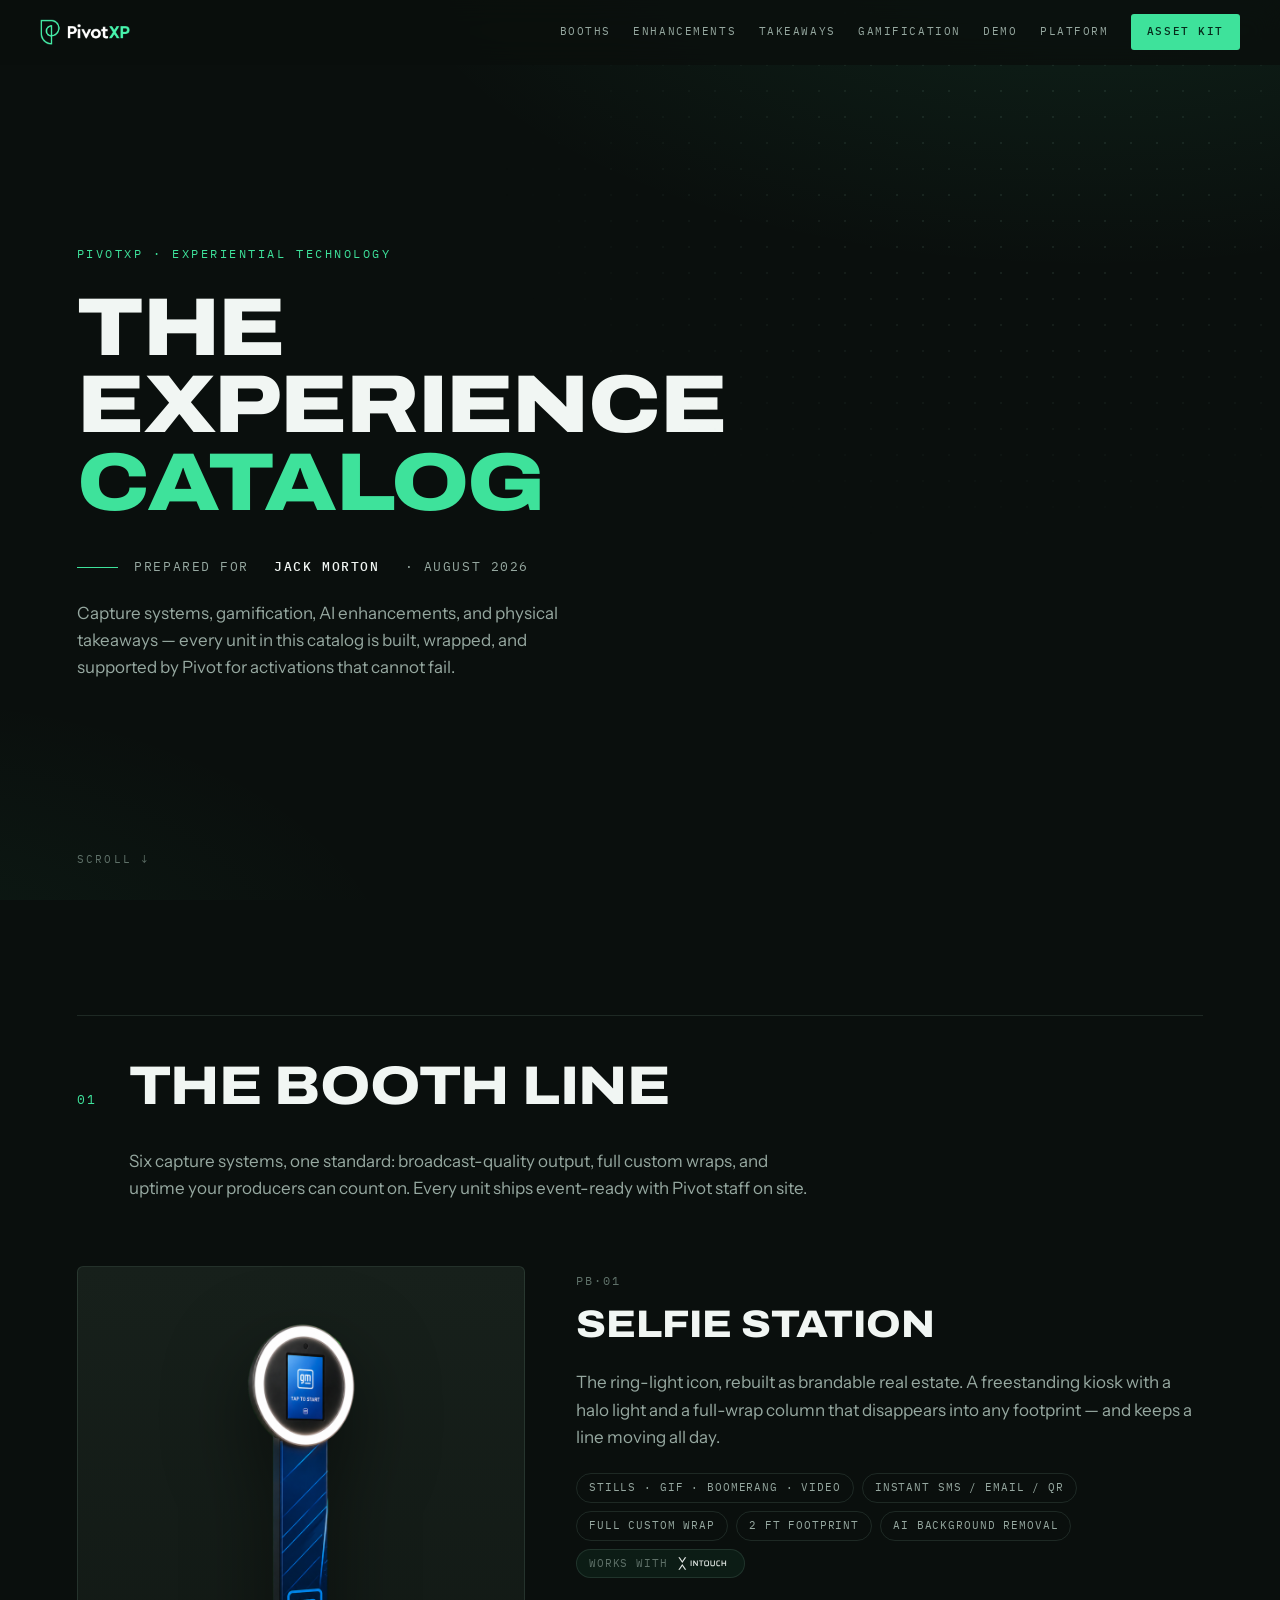
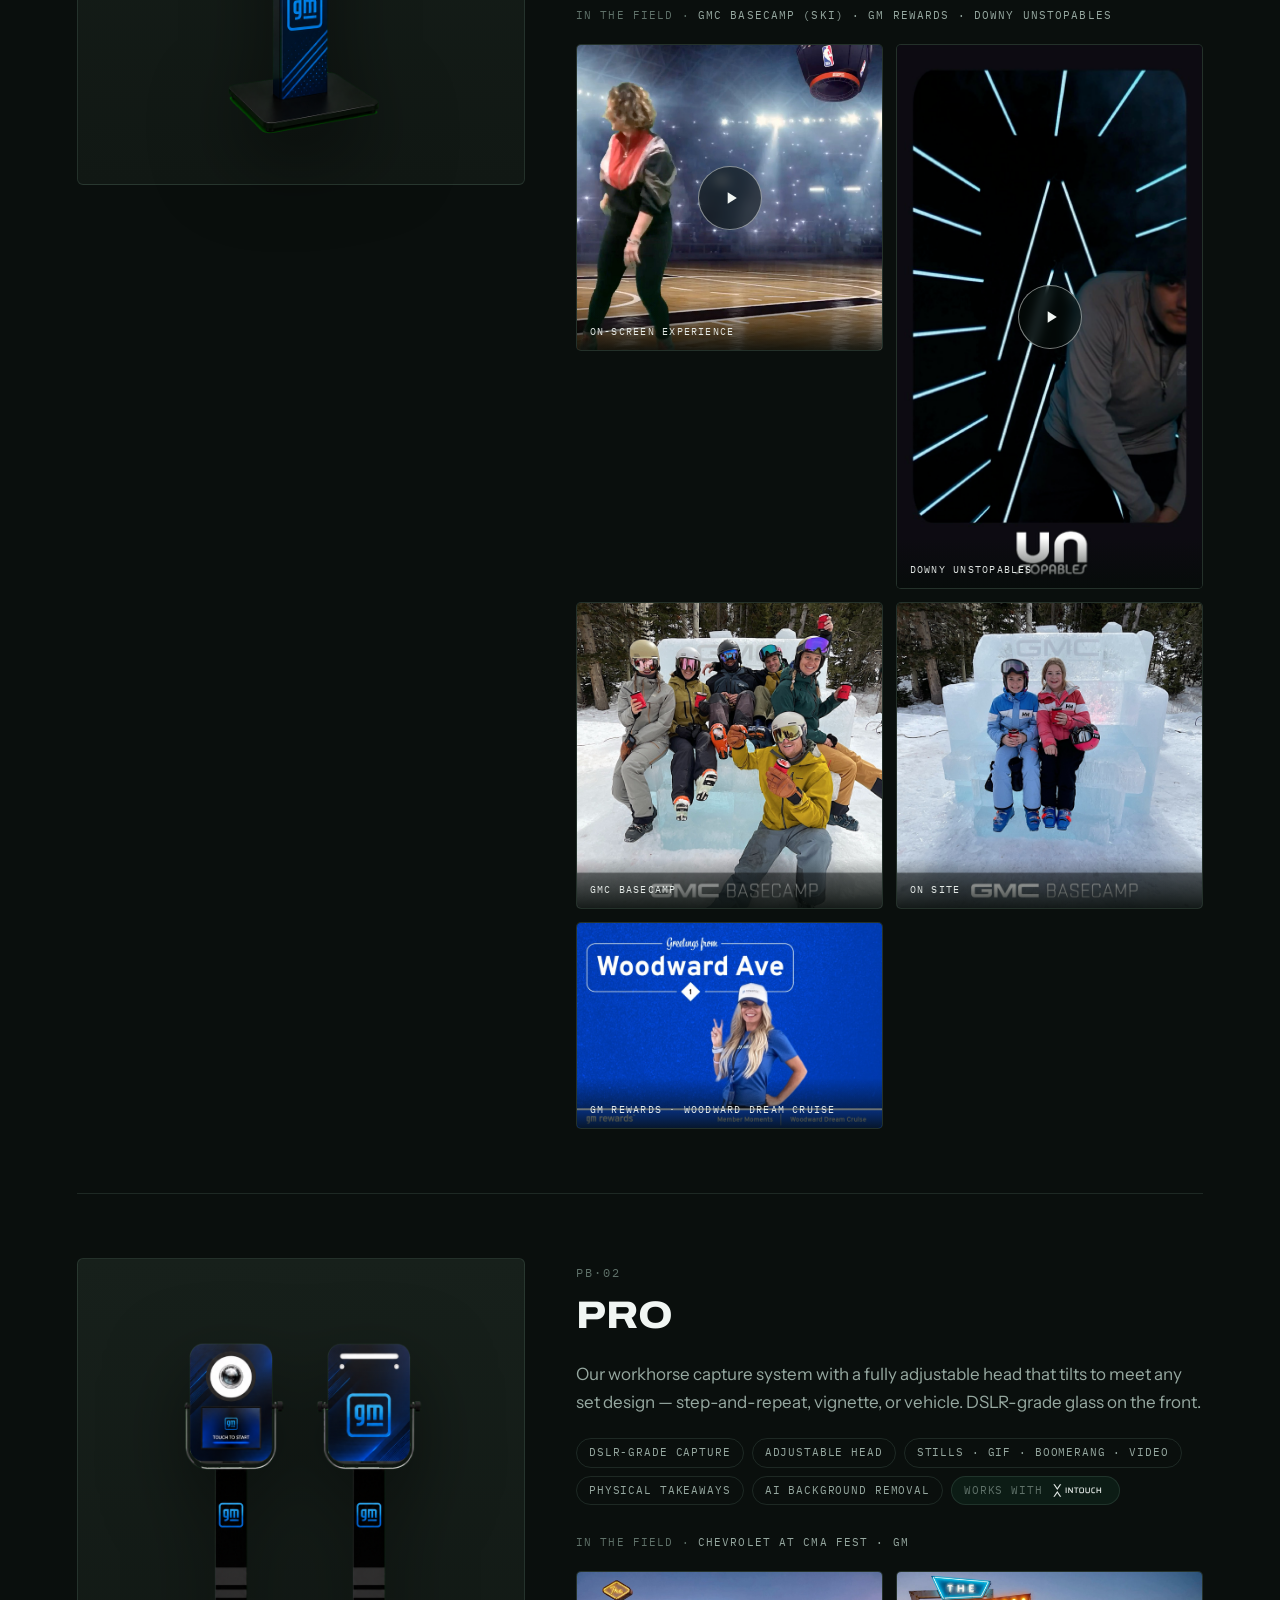
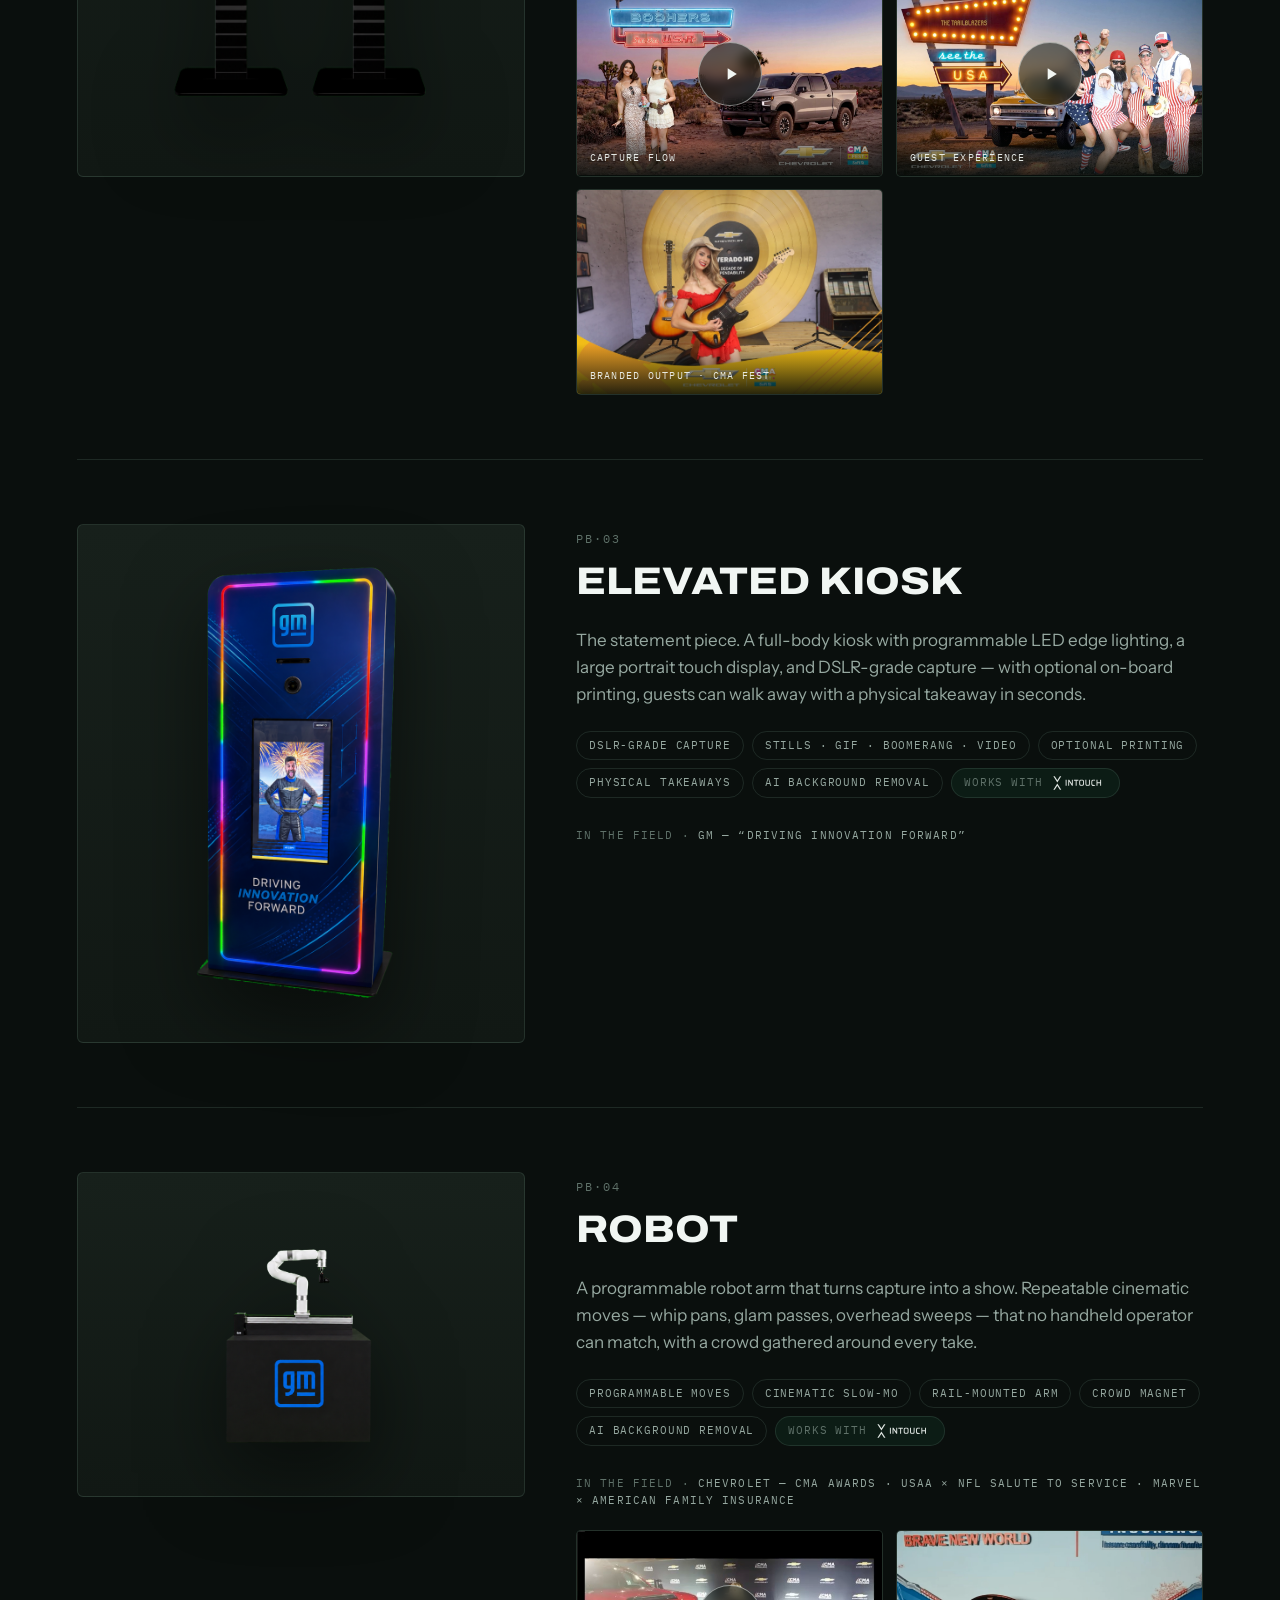
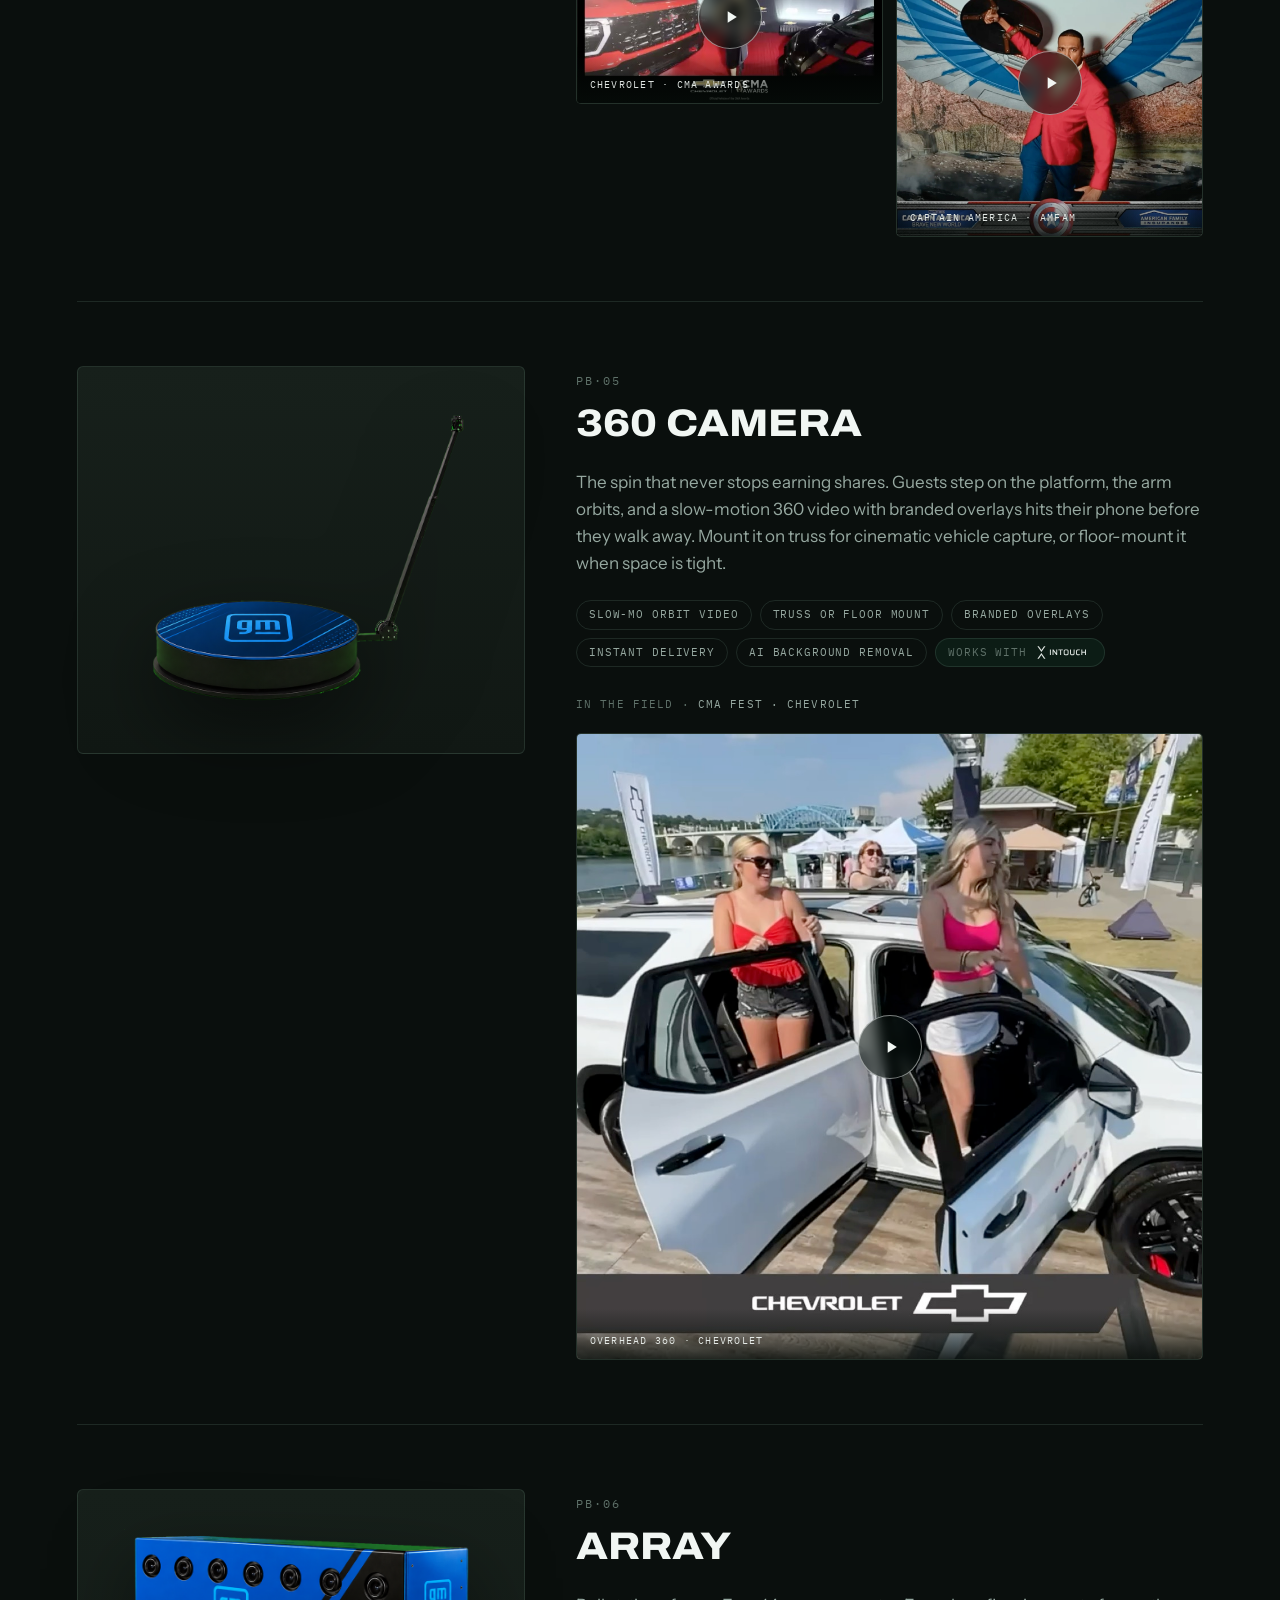
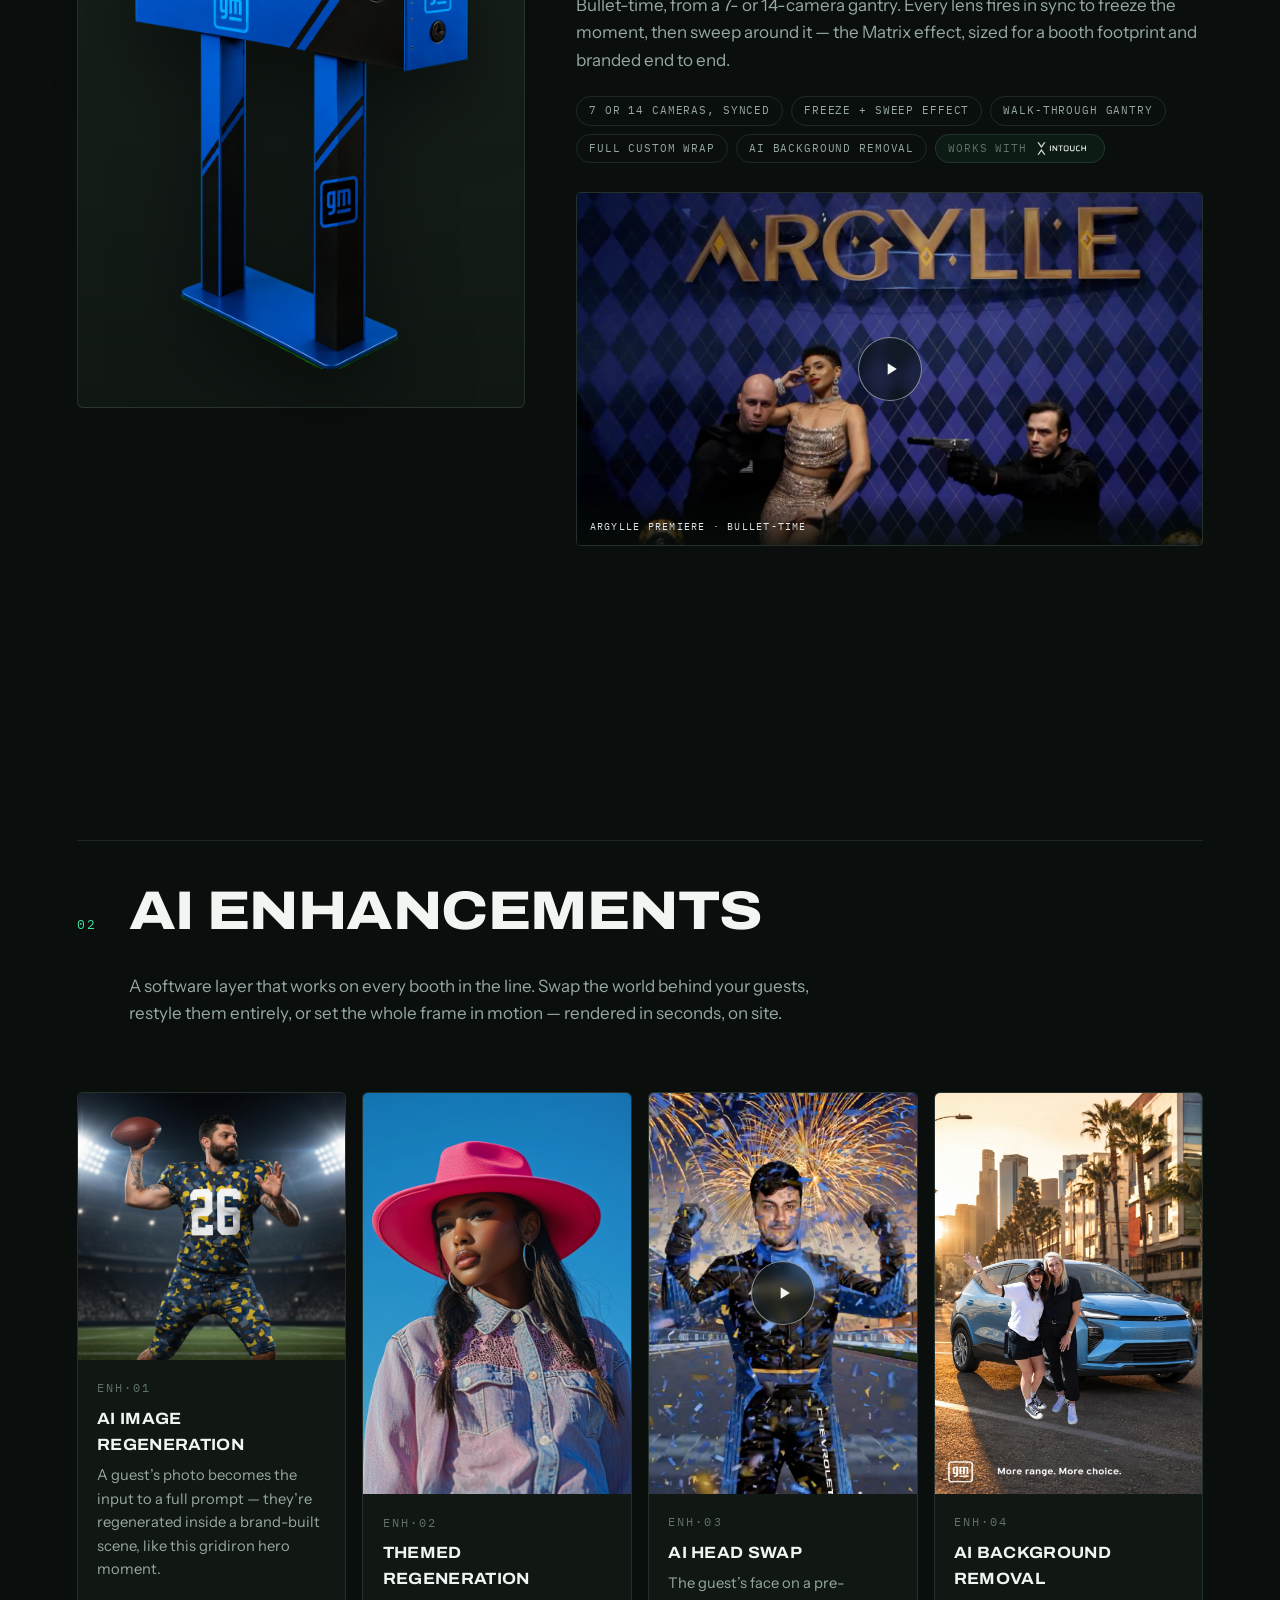
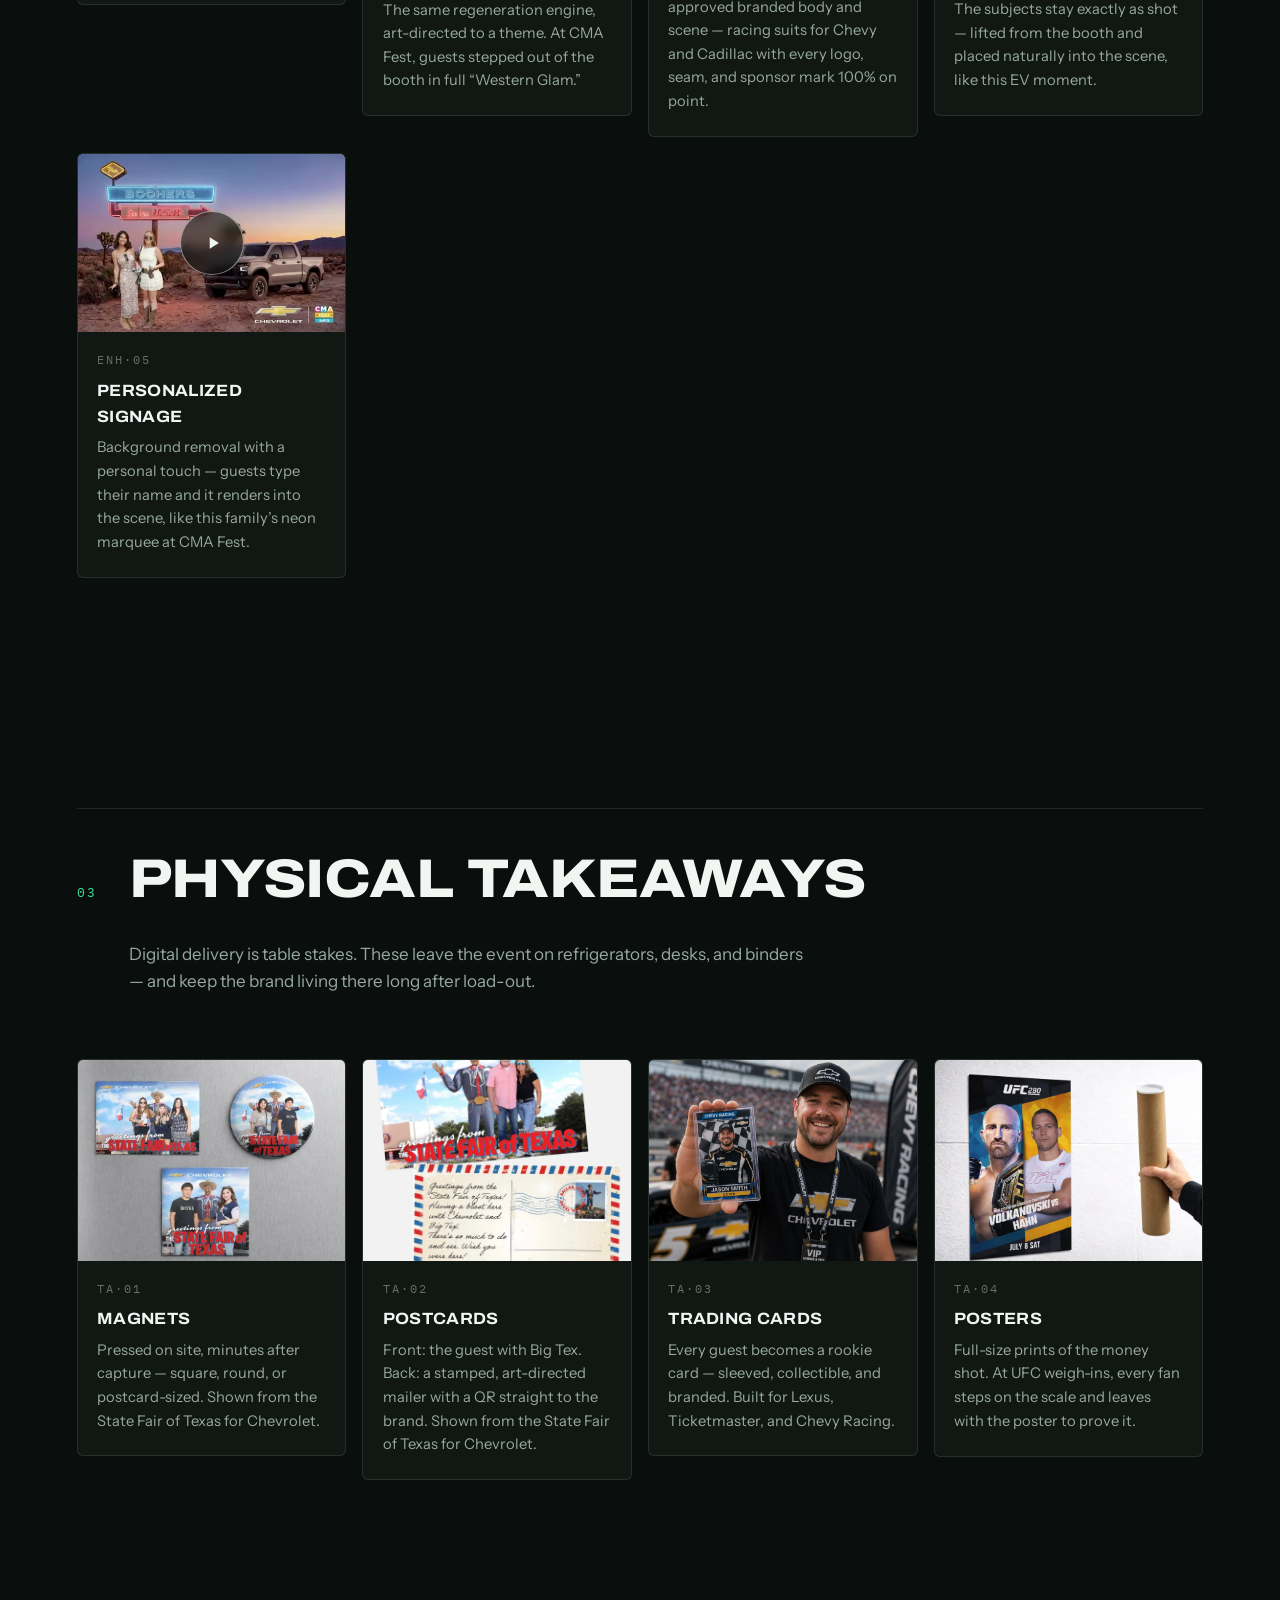
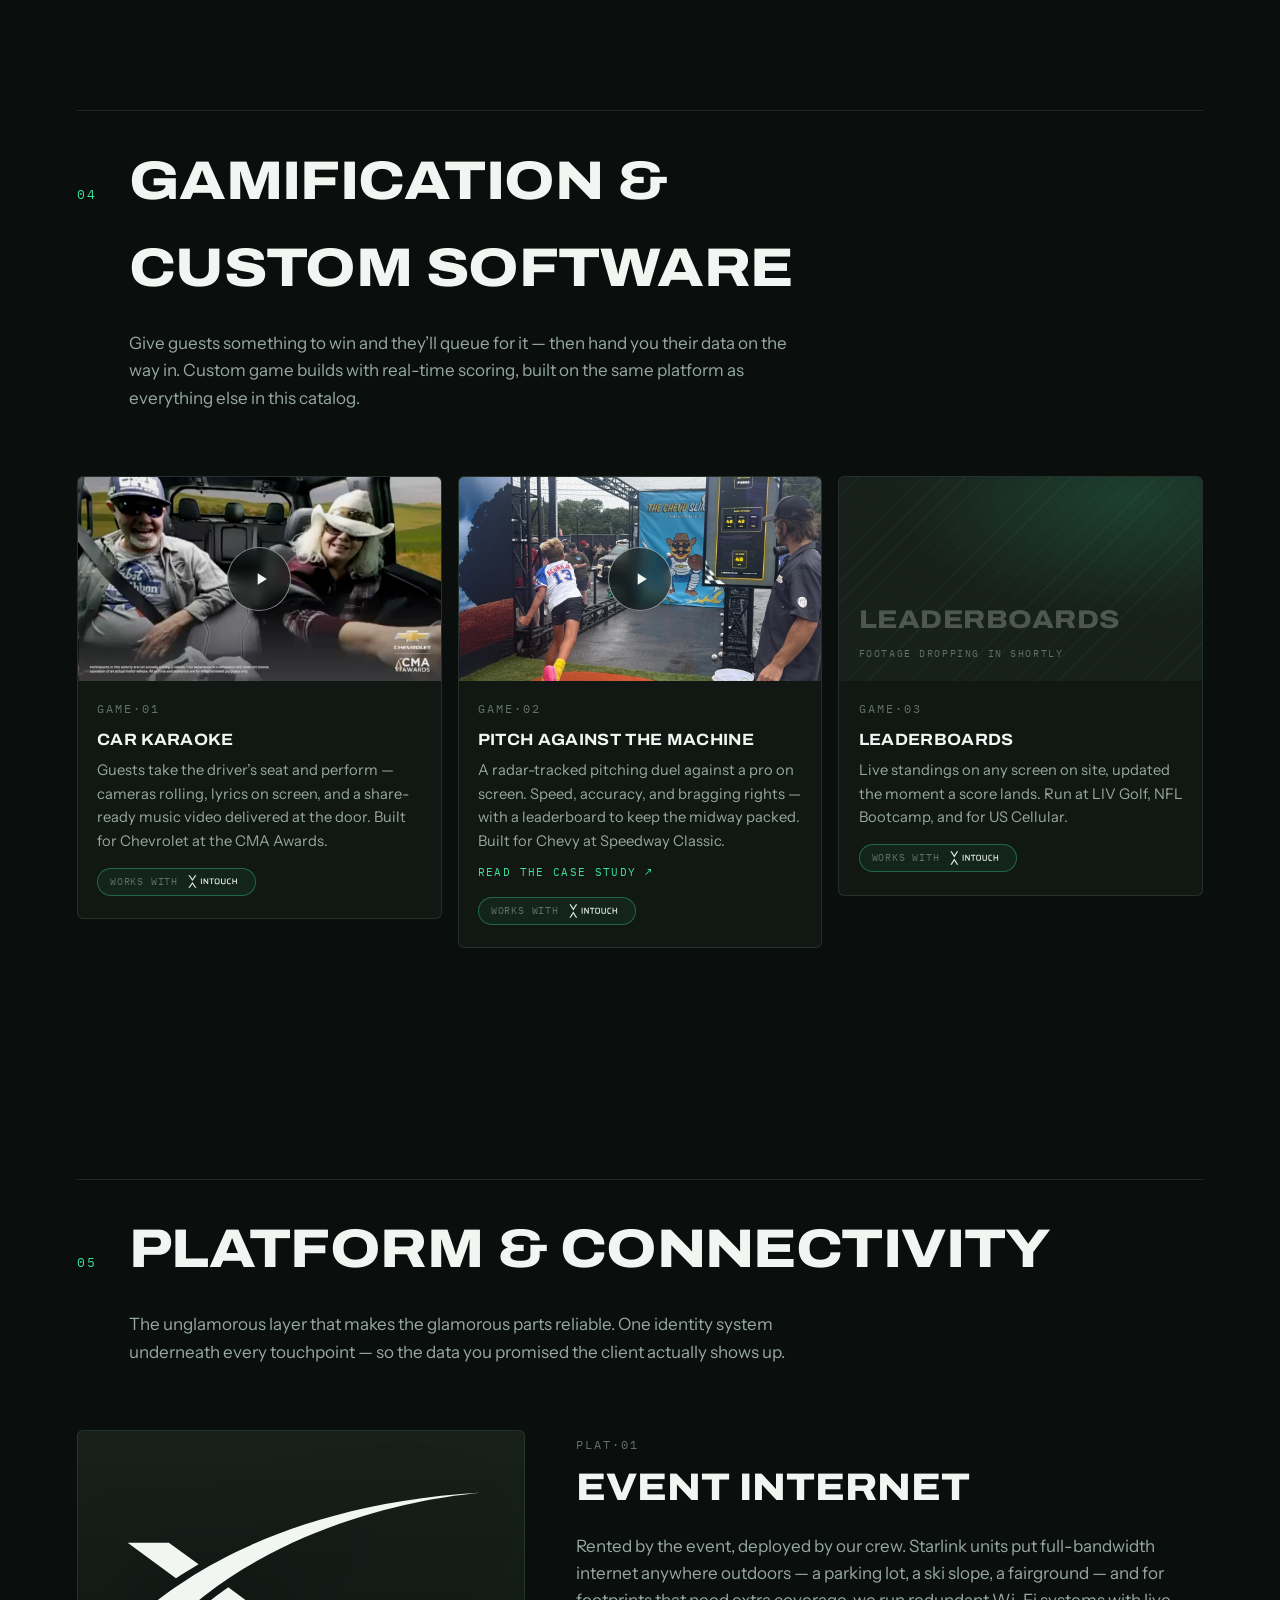
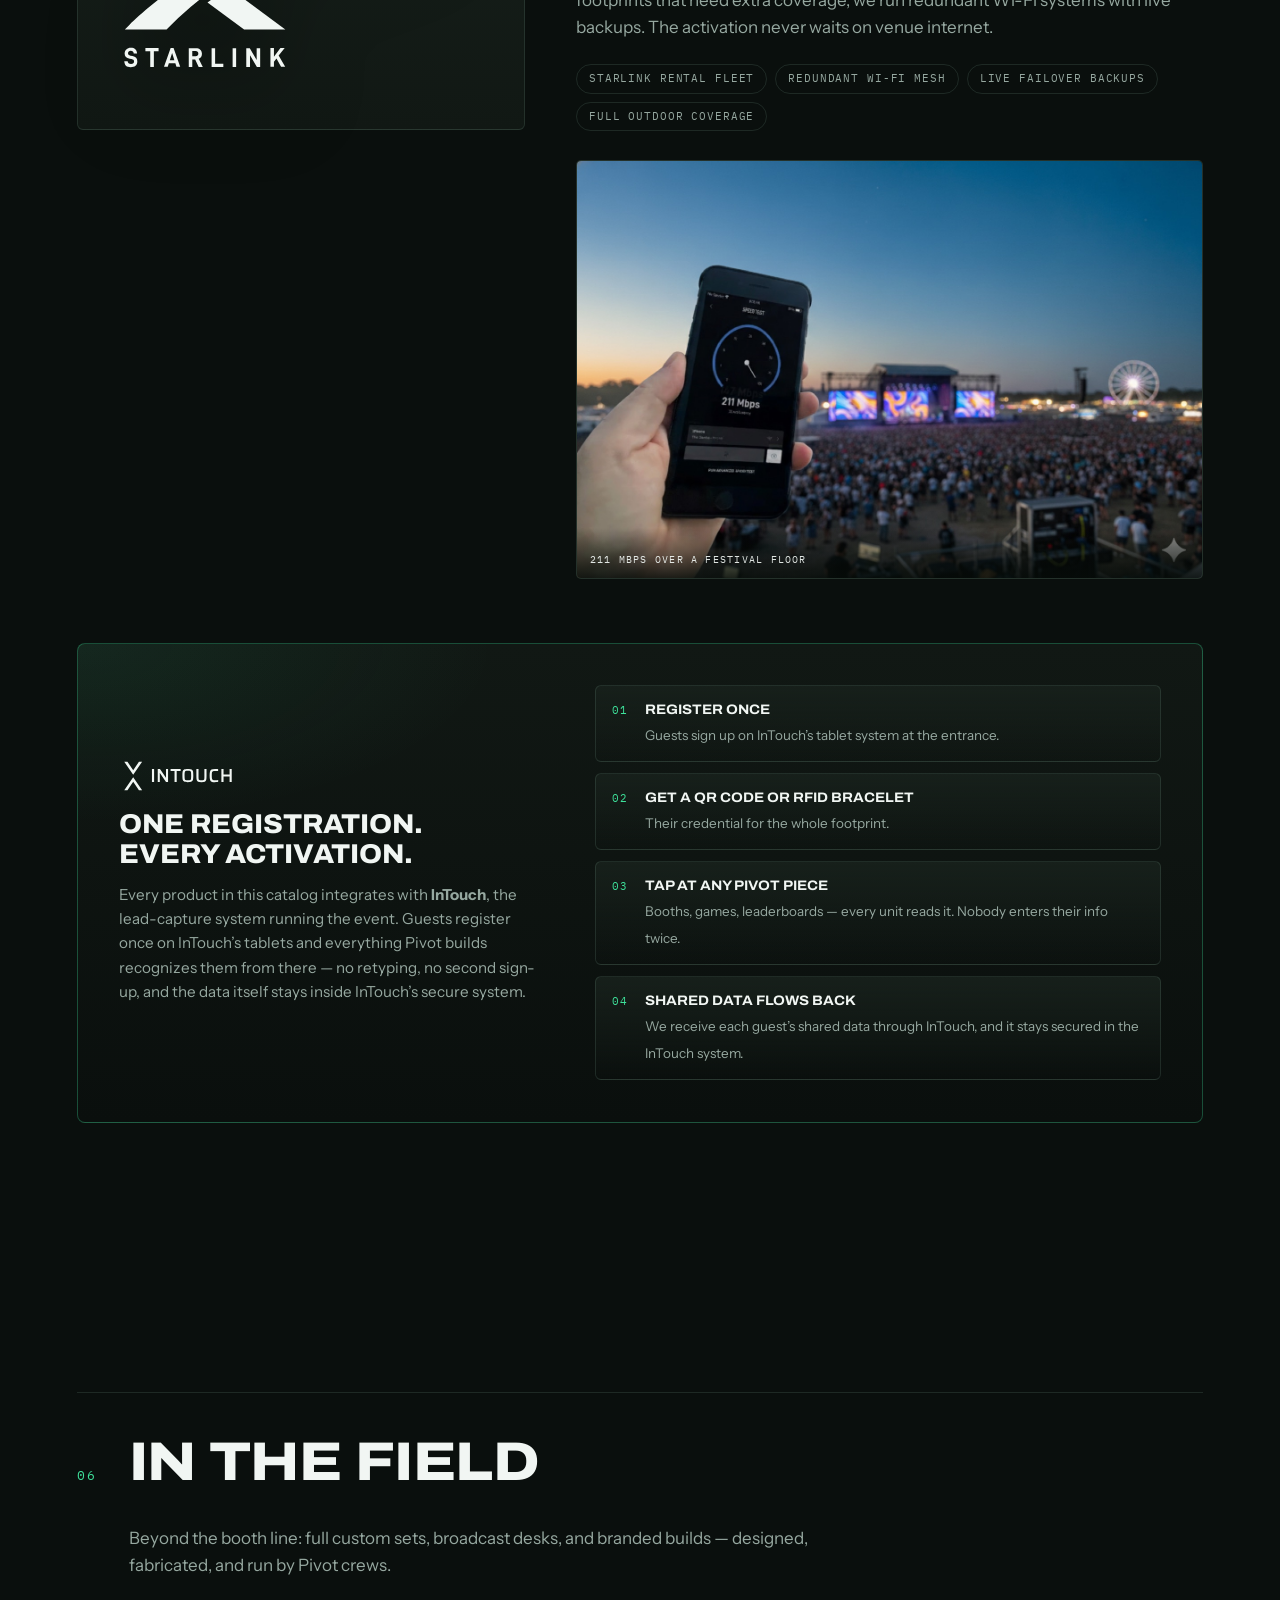
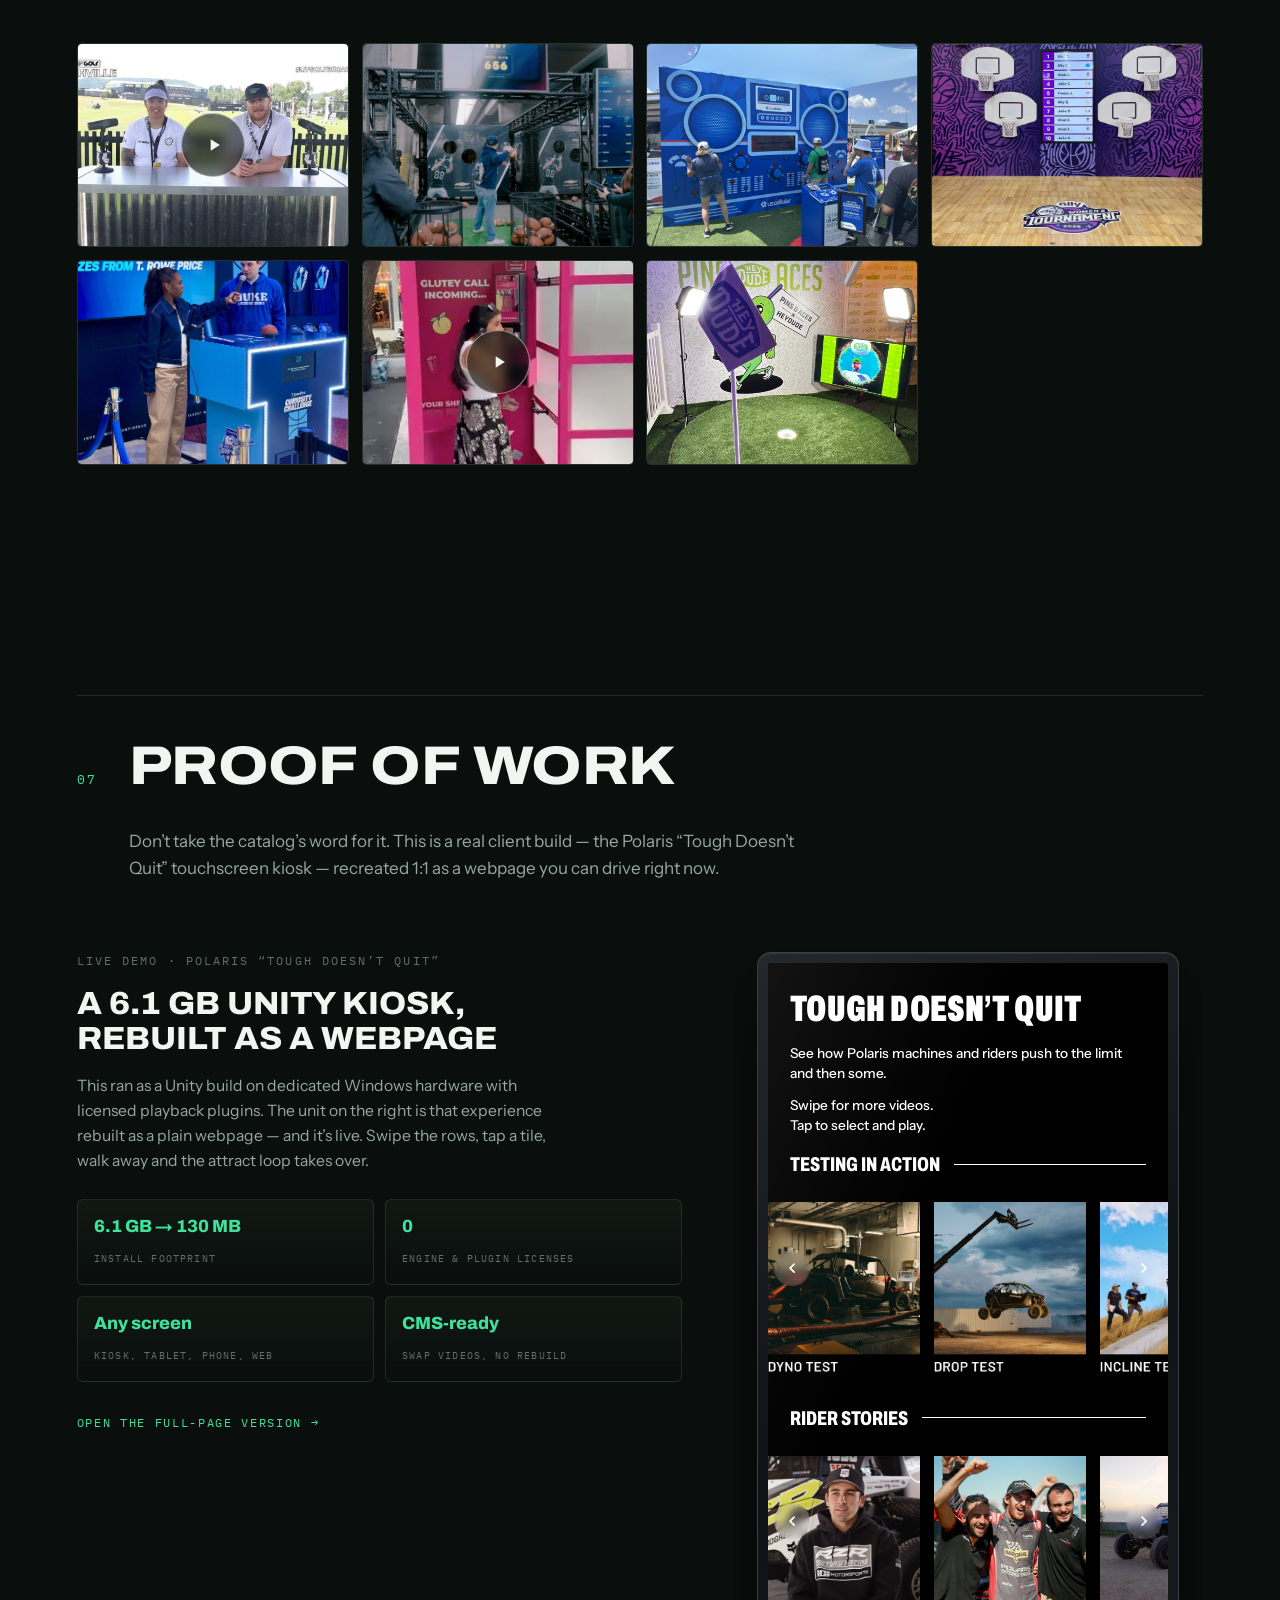
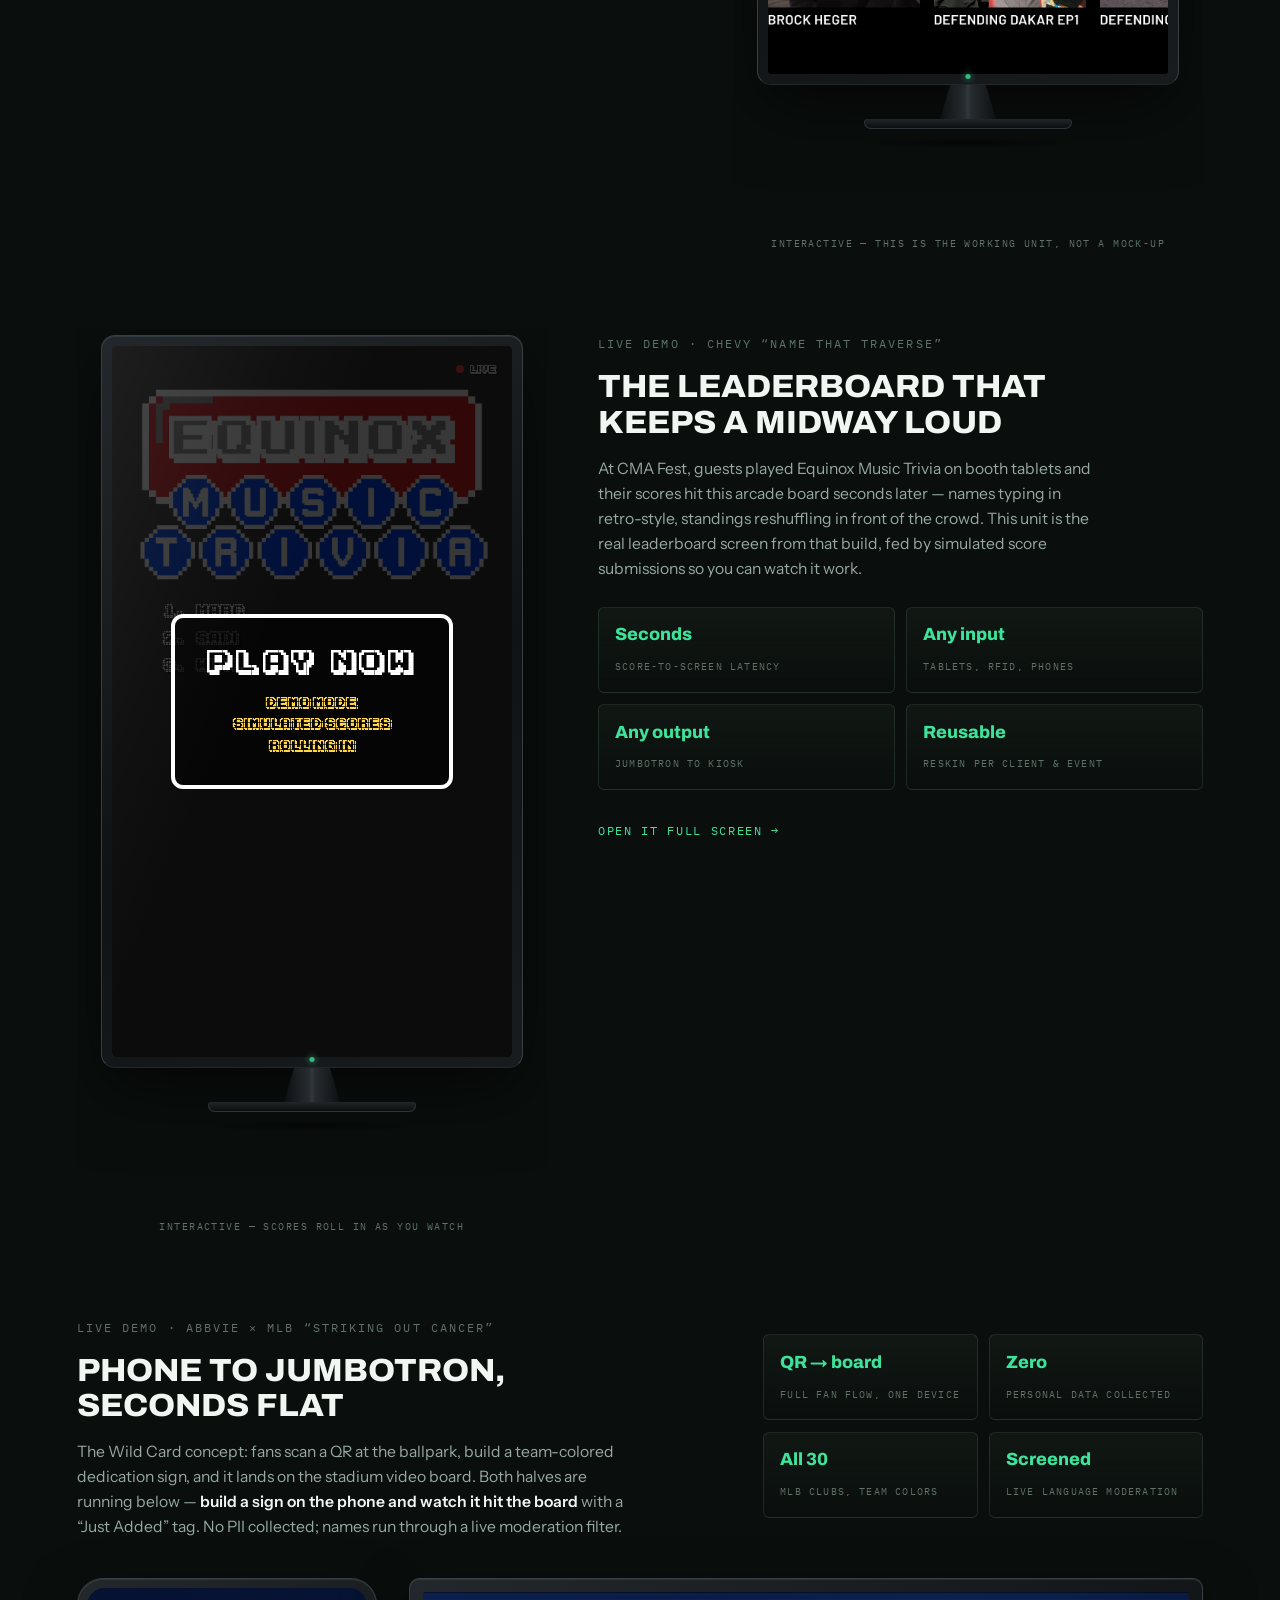
==== index.html @ 0d9f963c "Content pass: specs, AI enhancement corrections, InTouch scoping, Event Internet, field gallery - Bo" ====
<!doctype html>
<html lang="en">
<head>
<meta charset="utf-8">
<meta name="viewport" content="width=device-width, initial-scale=1">
<meta name="robots" content="noindex, nofollow">
<title>Pivot × Jack Morton — The Experience Catalog</title>
<meta name="description" content="PivotXP experiential product catalog, prepared for Jack Morton.">
<link rel="preconnect" href="https://fonts.googleapis.com">
<link rel="preconnect" href="https://fonts.gstatic.com" crossorigin>
<link rel="stylesheet" href="https://fonts.googleapis.com/css2?family=Archivo:wdth,wght@62..125,100..900&family=Instrument+Sans:wght@400;500;600&family=IBM+Plex+Mono:wght@400;500&display=swap">
<link rel="icon" href="data:image/svg+xml,%3Csvg xmlns='http://www.w3.org/2000/svg' viewBox='0 0 100 100'%3E%3Ccircle cx='50' cy='50' r='42' fill='none' stroke='%233EE29B' stroke-width='10'/%3E%3C/svg%3E">
<style>
:root{
  --bg:#0A0F0D; --surface:#111814; --raise:#17201B; --line:rgba(151,199,178,.14);
  --ink:#F1F6F3; --muted:#96A8A0; --dim:#5F7169;
  --mint:#3EE29B; --mint-deep:#1FA06C; --mint-ink:#062A1B;
  --disp:"Archivo",system-ui,sans-serif; --body:"Instrument Sans",system-ui,sans-serif; --mono:"IBM Plex Mono",ui-monospace,monospace;
}
*{margin:0;padding:0;box-sizing:border-box}
html{scroll-behavior:smooth}
body{background:var(--bg);color:var(--ink);font-family:var(--body);font-size:17px;line-height:1.6;-webkit-font-smoothing:antialiased}
img,video{max-width:100%;display:block}
a{color:var(--mint);text-decoration:none}
a:focus-visible,button:focus-visible{outline:2px solid var(--mint);outline-offset:3px}
::selection{background:var(--mint);color:var(--mint-ink)}

/* ---------- type ---------- */
h1,h2,h3{font-family:var(--disp);text-wrap:balance}
.eyebrow{font-family:var(--mono);font-size:.72rem;letter-spacing:.22em;text-transform:uppercase;color:var(--mint)}
.kicker{font-family:var(--mono);font-size:.72rem;letter-spacing:.18em;text-transform:uppercase;color:var(--dim)}

/* ---------- nav ---------- */
.nav{position:fixed;inset:0 0 auto 0;z-index:50;display:flex;align-items:center;gap:1.5rem;padding:.9rem clamp(1.2rem,4vw,2.5rem);background:color-mix(in srgb,var(--bg) 82%,transparent);backdrop-filter:blur(14px);border-bottom:1px solid transparent;transition:border-color .3s}
.nav.scrolled{border-bottom-color:var(--line)}
.nav img{height:26px;width:auto}
.nav-links{display:flex;gap:1.4rem;margin-left:auto;align-items:center}
.nav-links a{font-family:var(--mono);font-size:.7rem;letter-spacing:.14em;text-transform:uppercase;color:var(--muted);transition:color .2s}
.nav-links a:hover{color:var(--ink)}
.btn-kit{background:var(--mint);color:var(--mint-ink)!important;padding:.55rem 1rem;border-radius:3px;font-weight:500}
.btn-kit:hover{background:#5BEFAF;color:var(--mint-ink)!important}
@media(max-width:900px){.nav-links a:not(.btn-kit){display:none}}

/* ---------- cover ---------- */
.cover{min-height:100svh;display:flex;flex-direction:column;justify-content:center;padding:clamp(5rem,10vh,8rem) clamp(1.2rem,6vw,5rem) 4rem;position:relative;overflow:hidden;background:
  radial-gradient(1200px 600px at 85% -10%,rgba(62,226,155,.10),transparent 60%),
  radial-gradient(900px 500px at -10% 110%,rgba(62,226,155,.06),transparent 60%),
  var(--bg)}
.cover::after{content:"";position:absolute;inset:0;background-image:radial-gradient(rgba(151,199,178,.10) 1px,transparent 1px);background-size:26px 26px;mask-image:radial-gradient(700px 500px at 80% 20%,#000 20%,transparent 75%);pointer-events:none}
.cover .eyebrow{margin-bottom:1.6rem}
.cover h1{font-size:clamp(2.1rem,6.4vw,6.4rem);font-weight:840;font-stretch:118%;line-height:.95;letter-spacing:-.015em;text-transform:uppercase;max-width:12ch}
.cover h1 em{font-style:normal;color:var(--mint)}
.cover .prep{margin-top:2.2rem;display:flex;flex-wrap:wrap;align-items:center;gap:.6rem 1rem;font-family:var(--mono);font-size:.8rem;letter-spacing:.12em;text-transform:uppercase;color:var(--muted)}
.cover .prep b{color:var(--ink);font-weight:500}
.cover .prep::before{content:"";width:2.6rem;height:1px;background:var(--mint)}
.cover p.lede{margin-top:1.4rem;max-width:46ch;color:var(--muted);font-size:1.06rem}
.cover .scroll-cue{position:absolute;bottom:2rem;left:clamp(1.2rem,6vw,5rem);font-family:var(--mono);font-size:.68rem;letter-spacing:.2em;text-transform:uppercase;color:var(--dim);animation:cue 2.6s ease-in-out infinite}
@keyframes cue{50%{transform:translateY(6px);opacity:.5}}
@media(prefers-reduced-motion:reduce){.cover .scroll-cue{animation:none}.reveal{transition:none!important}}

/* ---------- section chrome ---------- */
section{padding:clamp(4rem,9vw,7.5rem) clamp(1.2rem,6vw,5rem)}
.sec-head{display:grid;grid-template-columns:auto 1fr;gap:1.2rem 2rem;align-items:baseline;border-top:1px solid var(--line);padding-top:1.6rem;margin-bottom:clamp(2.5rem,5vw,4rem)}
.sec-head .num{font-family:var(--mono);font-size:.8rem;color:var(--mint);letter-spacing:.15em}
.sec-head h2{font-size:clamp(1.45rem,4.5vw,3.4rem);font-weight:800;font-stretch:115%;text-transform:uppercase;letter-spacing:-.01em;overflow-wrap:anywhere}
.sec-head p{grid-column:2;max-width:62ch;color:var(--muted)}

/* ---------- product spreads ---------- */
.product{display:grid;grid-template-columns:minmax(0,5fr) minmax(0,7fr);gap:clamp(1.5rem,4vw,4rem);align-items:start;padding:clamp(2.5rem,5vw,4rem) 0;border-top:1px solid var(--line)}
.product:first-of-type{border-top:none;padding-top:0}
.product .stage{background:linear-gradient(180deg,var(--raise),var(--surface));border:1px solid var(--line);border-radius:6px;padding:clamp(1.5rem,3vw,2.6rem);display:flex;align-items:center;justify-content:center;position:sticky;top:5.2rem}
.product .stage img{max-height:440px;width:auto;max-width:100%;filter:drop-shadow(0 30px 40px rgba(0,0,0,.5))}
.product .info .kicker{margin-bottom:.5rem}
.product h3{font-size:clamp(1.6rem,3.2vw,2.4rem);font-weight:800;font-stretch:112%;text-transform:uppercase;margin-bottom:.9rem}
.product .desc{color:var(--muted);max-width:60ch;margin-bottom:1.4rem}
.specs{display:flex;flex-wrap:wrap;gap:.5rem;margin-bottom:1.8rem}
.specs span{font-family:var(--mono);font-size:.68rem;letter-spacing:.08em;text-transform:uppercase;color:var(--muted);border:1px solid var(--line);border-radius:99px;padding:.32rem .75rem}
.seen{font-family:var(--mono);font-size:.7rem;letter-spacing:.1em;text-transform:uppercase;color:var(--dim);margin-bottom:1.2rem}
.seen b{color:var(--muted);font-weight:400}
@media(max-width:960px){.product{grid-template-columns:1fr}.product .stage{position:static}.product .stage img{max-height:320px}}

/* ---------- media grids ---------- */
.media{display:grid;gap:.8rem;grid-template-columns:repeat(auto-fit,minmax(230px,1fr));align-items:start}
.media figure{position:relative;border-radius:5px;overflow:hidden;background:var(--surface);border:1px solid var(--line);cursor:zoom-in}
.media img,.media video{width:100%;height:auto}

.media figcaption{position:absolute;inset:auto 0 0 0;padding:1.5rem .8rem .6rem;font-family:var(--mono);font-size:.64rem;letter-spacing:.12em;text-transform:uppercase;color:rgba(241,246,243,.92);background:linear-gradient(transparent,rgba(6,12,9,.85));pointer-events:none}
.vwrap{position:relative;cursor:pointer}
.vwrap .playbtn{position:absolute;inset:0;margin:auto;width:64px;height:64px;border-radius:50%;border:1px solid rgba(241,246,243,.5);background:rgba(6,15,11,.55);backdrop-filter:blur(6px);display:flex;align-items:center;justify-content:center;transition:transform .2s,background .2s;pointer-events:none}
.vwrap:hover .playbtn{transform:scale(1.08);background:rgba(62,226,155,.25)}
.playbtn svg{width:20px;height:20px;fill:var(--ink);margin-left:3px}
.vwrap.playing .playbtn{display:none}
.vwrap video{cursor:pointer}

/* ---------- enhancement / takeaway cards ---------- */
.cards{display:grid;gap:1rem;grid-template-columns:repeat(auto-fit,minmax(260px,1fr));align-items:start}
.card{background:var(--surface);border:1px solid var(--line);border-radius:6px;overflow:hidden;display:flex;flex-direction:column}
.card .art{aspect-ratio:4/3;overflow:hidden;position:relative;background:var(--raise)}
#gamification-cards .card .art{aspect-ratio:16/9}
#enhancements .card .art{aspect-ratio:auto}
.cards .card .art:not(#gamification-cards .art){cursor:zoom-in}
.card .art img,.card .art video{width:100%;height:100%;object-fit:cover}
#enhancements .card .art img,#enhancements .card .art video{height:auto;object-fit:initial;display:block}
.card .txt{padding:1.2rem 1.2rem 1.4rem}
.card h4{font-family:var(--disp);font-weight:700;font-stretch:108%;text-transform:uppercase;font-size:1.02rem;letter-spacing:.02em;margin-bottom:.4rem}
.card p{color:var(--muted);font-size:.92rem}
.card .kicker{display:block;margin-bottom:.5rem}
.card a.case{display:inline-block;margin-top:.7rem;font-family:var(--mono);font-size:.7rem;letter-spacing:.12em;text-transform:uppercase}
.card a.case::after{content:" ↗"}

/* placeholder art for media pending upload */
.ph{width:100%;height:100%;aspect-ratio:4/3;display:flex;flex-direction:column;align-items:flex-start;justify-content:flex-end;gap:.3rem;padding:1.2rem;background:
  radial-gradient(400px 200px at 80% 10%,rgba(62,226,155,.16),transparent 60%),
  repeating-linear-gradient(135deg,transparent 0 14px,rgba(151,199,178,.05) 14px 15px),var(--raise)}
.ph b{font-family:var(--disp);font-weight:800;font-stretch:115%;text-transform:uppercase;font-size:1.6rem;color:rgba(241,246,243,.25);letter-spacing:.02em}
.ph span{font-family:var(--mono);font-size:.62rem;letter-spacing:.16em;text-transform:uppercase;color:var(--dim)}

/* ---------- platform ---------- */
.plat{display:grid;gap:1rem;grid-template-columns:repeat(auto-fit,minmax(240px,1fr))}
.plat .p{border:1px solid var(--line);border-radius:6px;padding:1.5rem;background:linear-gradient(180deg,var(--surface),transparent)}
.plat .p svg{width:26px;height:26px;stroke:var(--mint);fill:none;stroke-width:1.5;margin-bottom:1rem}
.plat h4{font-family:var(--disp);font-weight:700;font-stretch:108%;text-transform:uppercase;font-size:.98rem;margin-bottom:.45rem}
.plat p{color:var(--muted);font-size:.9rem}

/* ---------- asset kit band ---------- */
.kit{margin:0 clamp(1.2rem,6vw,5rem);border:1px solid var(--mint-deep);border-radius:8px;background:
  radial-gradient(600px 300px at 90% 0%,rgba(62,226,155,.14),transparent 60%),var(--surface);
  padding:clamp(2rem,5vw,3.5rem);display:grid;grid-template-columns:1fr auto;gap:2rem;align-items:center}
.kit h2{font-size:clamp(1.5rem,3.4vw,2.4rem);font-weight:800;font-stretch:112%;text-transform:uppercase;margin-bottom:.7rem}
.kit p{color:var(--muted);max-width:52ch}
.kit .actions{display:flex;flex-direction:column;gap:.7rem}
.kit .actions a{font-family:var(--mono);font-size:.78rem;letter-spacing:.1em;text-transform:uppercase;text-align:center;padding:.9rem 1.6rem;border-radius:4px}
.kit .actions .primary{background:var(--mint);color:var(--mint-ink);font-weight:500}
.kit .actions .primary:hover{background:#5BEFAF}
.kit .actions .ghost{border:1px solid var(--line);color:var(--muted)}
.kit .actions .ghost:hover{color:var(--ink);border-color:var(--muted)}
@media(max-width:800px){.kit{grid-template-columns:1fr}}

.connect-strip{display:flex;gap:1.2rem;align-items:flex-start;border:1px solid var(--line);border-radius:8px;
  padding:clamp(1.2rem,2.5vw,1.8rem) clamp(1.4rem,3vw,2.2rem);background:linear-gradient(180deg,var(--surface),transparent)}
.connect-strip svg{width:26px;height:26px;flex:none;stroke:var(--mint);fill:none;stroke-width:1.5;margin-top:.2rem}
.connect-strip p{color:var(--muted);font-size:.95rem;max-width:90ch}
.connect-strip b{color:var(--ink);font-weight:600}

.stage-logo{background:radial-gradient(420px 220px at 50% 42%,rgba(62,226,155,.10),transparent 70%),linear-gradient(180deg,var(--raise),var(--surface));min-height:300px}
.stage-logo img{width:min(340px,70%);max-height:none;filter:drop-shadow(0 0 34px rgba(241,246,243,.18))}

/* ---------- proof of work ---------- */
.proof-grid{display:grid;grid-template-columns:minmax(300px,1fr) minmax(320px,470px);gap:clamp(2rem,4vw,4rem);align-items:start}
.pg-copy h3{font-family:var(--disp);font-weight:800;font-stretch:105%;text-transform:uppercase;font-size:clamp(1.35rem,2.6vw,2rem);line-height:1.1;margin:.8rem 0 1rem}
.pg-copy>p{color:var(--muted);font-size:.98rem;max-width:50ch}
.pg-stats{display:grid;grid-template-columns:1fr 1fr;gap:.7rem;margin:1.6rem 0}
.pg-stats .s{border:1px solid var(--line);border-radius:6px;padding:.85rem 1rem;background:linear-gradient(180deg,var(--surface),transparent)}
.pg-stats .s b{display:block;font-family:var(--disp);font-weight:800;font-size:1.1rem;color:var(--mint);margin-bottom:.1rem}
.pg-stats .s span{font-family:var(--mono);font-size:.62rem;letter-spacing:.12em;text-transform:uppercase;color:var(--dim)}
.pc-cta{display:inline-block;font-family:var(--mono);font-size:.74rem;letter-spacing:.14em;text-transform:uppercase;color:var(--mint)}
.pg-unit iframe{display:block;width:100%;aspect-ratio:100/188;border:none;overflow:hidden}
.pg-cap{margin-top:.4rem;font-family:var(--mono);font-size:.64rem;letter-spacing:.14em;text-transform:uppercase;color:var(--dim);text-align:center}
.proof-grid+.proof-grid{margin-top:clamp(3rem,6vw,5rem)}
.proof-grid.flip{grid-template-columns:minmax(320px,470px) minmax(300px,1fr)}
.proof-grid.flip .pg-copy{order:2}
@media(max-width:820px){.proof-grid,.proof-grid.flip{grid-template-columns:1fr}.proof-grid.flip .pg-copy{order:0}.pg-unit{max-width:440px;margin:0 auto;width:100%}}

.field-grid img,.field-grid video{aspect-ratio:4/3;height:100%;object-fit:cover}

/* ---------- InTouch integration ---------- */
.intouch{display:inline-flex;align-items:center;gap:.5rem;font-family:var(--mono);font-size:.62rem;letter-spacing:.08em;
  text-transform:uppercase;color:var(--mint);border:1px solid rgba(62,226,155,.35);border-radius:99px;padding:.32rem .75rem;
  background:rgba(62,226,155,.06)}
.intouch em{font-style:normal;color:var(--dim)}
.intouch img{height:.85rem;width:auto;display:inline-block;opacity:.92}
.cards .card .txt .intouch{margin-top:.9rem;align-self:flex-start}
.cards .card .txt{display:flex;flex-direction:column;align-items:flex-start}
.intouch-band{border:1px solid rgba(62,226,155,.3);border-radius:8px;margin-bottom:clamp(1.6rem,3vw,2.4rem);
  padding:clamp(1.5rem,3.5vw,2.6rem);display:grid;grid-template-columns:minmax(280px,1.05fr) 1.4fr;gap:clamp(1.5rem,4vw,3.5rem);align-items:center;
  background:radial-gradient(700px 300px at 0% 0%,rgba(62,226,155,.08),transparent 60%),linear-gradient(180deg,var(--surface),var(--bg))}
.intouch-band .ib-logo{height:30px;width:auto;margin-bottom:1.1rem}
.intouch-band h3{font-family:var(--disp);font-weight:800;font-stretch:105%;text-transform:uppercase;font-size:clamp(1.2rem,2.2vw,1.7rem);line-height:1.12;margin-bottom:.8rem}
.intouch-band .ib-copy p{color:var(--muted);font-size:.95rem;max-width:48ch}
.ib-flow{display:grid;gap:.7rem}
.ib-flow .step{display:flex;gap:1rem;align-items:baseline;border:1px solid var(--line);border-radius:6px;padding:.8rem 1rem;background:linear-gradient(180deg,var(--raise),transparent)}
.ib-flow .step i{font-family:var(--mono);font-style:normal;font-size:.7rem;color:var(--mint);letter-spacing:.12em}
.ib-flow .step div b{display:block;font-family:var(--disp);font-weight:700;font-stretch:108%;text-transform:uppercase;font-size:.86rem}
.ib-flow .step div span{color:var(--muted);font-size:.84rem}
@media(max-width:820px){.intouch-band{grid-template-columns:1fr}}

/* ---------- strikeout duo demo ---------- */
.duo-block{margin-top:clamp(3rem,6vw,5rem)}
.duo-head{display:grid;grid-template-columns:minmax(300px,1fr) minmax(280px,440px);gap:clamp(2rem,4vw,4rem);align-items:center;margin-bottom:clamp(1.6rem,3vw,2.5rem)}
.duo-head h3{font-family:var(--disp);font-weight:800;font-stretch:105%;text-transform:uppercase;font-size:clamp(1.35rem,2.6vw,2rem);line-height:1.1;margin:.8rem 0 1rem}
.duo-head p{color:var(--muted);font-size:.98rem;max-width:56ch}
.duo-head b{color:var(--ink);font-weight:600}
.duo-head .pg-stats{margin:0}
.duo{display:grid;grid-template-columns:minmax(220px,300px) 1fr;gap:clamp(1.2rem,2.5vw,2.2rem);align-items:start}
.phone{border-radius:26px;padding:9px;background:linear-gradient(150deg,#23282c,#101315 60%,#181c1f);border:1px solid #383f44;
  box-shadow:inset 0 1px 0 rgba(255,255,255,.08),0 18px 50px rgba(0,0,0,.55)}
.phone iframe{display:block;width:100%;aspect-ratio:9/17.5;border:none;border-radius:18px;background:#000}
.board{border-radius:10px;padding:clamp(8px,1.2vw,13px);background:linear-gradient(150deg,#23282c,#101315 60%,#181c1f);border:1px solid #383f44;
  box-shadow:inset 0 1px 0 rgba(255,255,255,.08),0 18px 50px rgba(0,0,0,.55)}
.board iframe{display:block;width:100%;aspect-ratio:16/9;border:none;border-radius:4px;background:#000}
@media(max-width:820px){.duo-head{grid-template-columns:1fr}.duo{grid-template-columns:1fr}.duo-phone{max-width:300px;margin:0 auto;width:100%}}

/* ---------- lightbox ---------- */
#lightbox{position:fixed;inset:0;z-index:100;display:none;align-items:center;justify-content:center;flex-direction:column;gap:.9rem;
  background:rgba(4,8,6,.9);backdrop-filter:blur(10px);padding:clamp(1rem,4vw,3rem)}
#lightbox.open{display:flex}
#lightbox .lb-media{max-width:min(1100px,94vw);max-height:82vh;display:flex;align-items:center;justify-content:center}
#lightbox img,#lightbox video{max-width:100%;max-height:82vh;width:auto;height:auto;border-radius:6px;box-shadow:0 30px 90px rgba(0,0,0,.6)}
#lightbox .lb-cap{font-family:var(--mono);font-size:.7rem;letter-spacing:.14em;text-transform:uppercase;color:var(--muted)}
#lightbox .lb-close{position:absolute;top:1rem;right:1.2rem;width:44px;height:44px;border:1px solid var(--line);border-radius:50%;
  background:rgba(17,24,20,.8);color:var(--ink);font-size:1.15rem;line-height:1;cursor:pointer;display:flex;align-items:center;justify-content:center;transition:border-color .2s}
#lightbox .lb-close:hover{border-color:var(--mint)}

/* ---------- footer ---------- */
footer{padding:4rem clamp(1.2rem,6vw,5rem) 3rem;display:flex;flex-wrap:wrap;gap:2rem;align-items:center;justify-content:space-between;border-top:1px solid var(--line);margin-top:clamp(4rem,8vw,6rem)}
footer img{height:24px;width:auto}
footer .fine{font-family:var(--mono);font-size:.68rem;letter-spacing:.12em;text-transform:uppercase;color:var(--dim)}
footer .fine a{color:var(--muted)}

/* ---------- reveal ---------- */
.reveal{opacity:0;transform:translateY(24px);transition:opacity .7s ease,transform .7s ease}
.reveal.in{opacity:1;transform:none}
</style>
</head>
<body>

<nav class="nav" id="nav" aria-label="Catalog sections">
  <img src="assets/img/pivot-logo.png" alt="PivotXP">
  <div class="nav-links">
    <a href="#booths">Booths</a>
    <a href="#enhancements">Enhancements</a>
    <a href="#takeaways">Takeaways</a>
    <a href="#gamification">Gamification</a>
    <a href="#proof">Demo</a>
    <a href="#platform">Platform</a>
    <a class="btn-kit" href="https://drive.google.com/drive/folders/12oyMfS5YtjwqjWB_iHk6fWnoakLCNZFn" target="_blank" rel="noopener">Asset Kit</a>
  </div>
</nav>

<header class="cover">
  <p class="eyebrow">PivotXP · Experiential Technology</p>
  <h1>The<br>Experience<br><em>Catalog</em></h1>
  <p class="prep">Prepared for <b>&nbsp;Jack Morton</b>&nbsp;· August 2026</p>
  <p class="lede">Capture systems, gamification, AI enhancements, and physical takeaways — every unit in this catalog is built, wrapped, and supported by Pivot for activations that cannot fail.</p>
  <span class="scroll-cue">Scroll ↓</span>
</header>

<!-- ==================== 01 BOOTHS ==================== -->
<section id="booths">
  <div class="sec-head reveal">
    <span class="num">01</span>
    <h2>The Booth Line</h2>
    <p>Six capture systems, one standard: broadcast-quality output, full custom wraps, and uptime your producers can count on. Every unit ships event-ready with Pivot staff on site.</p>
  </div>

  <!-- Selfie Station -->
  <article class="product reveal">
    <div class="stage"><img src="assets/img/render-lite.png" alt="Selfie Station kiosk with halo ring light, shown in a GM custom wrap" loading="lazy"></div>
    <div class="info">
      <span class="kicker">PB·01</span>
      <h3>Selfie Station</h3>
      <p class="desc">The ring-light icon, rebuilt as brandable real estate. A freestanding kiosk with a halo light and a full-wrap column that disappears into any footprint — and keeps a line moving all day.</p>
      <div class="specs"><span>Stills · GIF · Boomerang · Video</span><span>Instant SMS / Email / QR</span><span>Full custom wrap</span><span>2 ft footprint</span><span>AI background removal</span><span class="intouch"><em>works with</em><img src="assets/img/intouch-logo.svg" alt="InTouch"></span></div>
      <p class="seen">In the field&nbsp;· <b>GMC Basecamp (ski) · GM Rewards · Downy Unstopables</b></p>
      <div class="media">
        <figure class="vwrap"><video preload="none" poster="assets/poster/selfie-demo.jpg" src="assets/video/selfie-demo.mp4" playsinline></video><span class="playbtn"><svg viewBox="0 0 24 24"><path d="M8 5v14l11-7z"/></svg></span><figcaption>On-screen experience</figcaption></figure>
        <figure class="vwrap"><video preload="none" poster="assets/poster/selfie-unstopables.jpg" src="assets/video/selfie-unstopables.mp4" playsinline></video><span class="playbtn"><svg viewBox="0 0 24 24"><path d="M8 5v14l11-7z"/></svg></span><figcaption>Downy Unstopables</figcaption></figure>
        <figure><img src="assets/img/selfie-event-1.jpg" alt="Group of skiers on an ice couch at GMC Basecamp with branded photo overlay" loading="lazy"><figcaption>GMC Basecamp</figcaption></figure>
        <figure><img src="assets/img/selfie-event-2.jpg" alt="Selfie Station activation on site" loading="lazy"><figcaption>On site</figcaption></figure>
        <figure><img src="assets/img/selfie-event-3.jpg" alt="GM Rewards Woodward Dream Cruise photo output with blue Greetings from Woodward Ave frame" loading="lazy"><figcaption>GM Rewards · Woodward Dream Cruise</figcaption></figure>
      </div>
    </div>
  </article>

  <!-- PRO -->
  <article class="product reveal">
    <div class="stage"><img src="assets/img/render-pro.png" alt="PRO booth, front and back, with adjustable tilting head unit" loading="lazy"></div>
    <div class="info">
      <span class="kicker">PB·02</span>
      <h3>PRO</h3>
      <p class="desc">Our workhorse capture system with a fully adjustable head that tilts to meet any set design — step-and-repeat, vignette, or vehicle. DSLR-grade glass on the front.</p>
      <div class="specs"><span>DSLR-grade capture</span><span>Adjustable head</span><span>Stills · GIF · Boomerang · Video</span><span>Physical takeaways</span><span>AI background removal</span><span class="intouch"><em>works with</em><img src="assets/img/intouch-logo.svg" alt="InTouch"></span></div>
      <p class="seen">In the field&nbsp;· <b>Chevrolet at CMA Fest · GM</b></p>
      <div class="media">
        <figure class="vwrap"><video preload="none" poster="assets/poster/pro-demo-1.jpg" src="assets/video/pro-demo-1.mp4" playsinline></video><span class="playbtn"><svg viewBox="0 0 24 24"><path d="M8 5v14l11-7z"/></svg></span><figcaption>Capture flow</figcaption></figure>
        <figure class="vwrap"><video preload="none" poster="assets/poster/pro-demo-2.jpg" src="assets/video/pro-demo-2.mp4" playsinline></video><span class="playbtn"><svg viewBox="0 0 24 24"><path d="M8 5v14l11-7z"/></svg></span><figcaption>Guest experience</figcaption></figure>
        <figure><img src="assets/img/pro-output.jpg" alt="Branded Chevrolet CMA Fest photo output of a guest with guitar in front of a gold record" loading="lazy"><figcaption>Branded output · CMA Fest</figcaption></figure>
      </div>
    </div>
  </article>

  <!-- Elevated Kiosk -->
  <article class="product reveal">
    <div class="stage"><img src="assets/img/render-kiosk.png" alt="Elevated Kiosk with LED edge lighting, large touch screen, and integrated printer" loading="lazy"></div>
    <div class="info">
      <span class="kicker">PB·03</span>
      <h3>Elevated Kiosk</h3>
      <p class="desc">The statement piece. A full-body kiosk with programmable LED edge lighting, a large portrait touch display, and DSLR-grade capture — with optional on-board printing, guests can walk away with a physical takeaway in seconds.</p>
      <div class="specs"><span>DSLR-grade capture</span><span>Stills · GIF · Boomerang · Video</span><span>Optional printing</span><span>Physical takeaways</span><span>AI background removal</span><span class="intouch"><em>works with</em><img src="assets/img/intouch-logo.svg" alt="InTouch"></span></div>
      <p class="seen">In the field&nbsp;· <b>GM — “Driving Innovation Forward”</b></p>
    </div>
  </article>

  <!-- Robot -->
  <article class="product reveal">
    <div class="stage"><img src="assets/img/render-robot.png" alt="Robotic camera arm mounted on a rail atop a branded base cabinet" loading="lazy"></div>
    <div class="info">
      <span class="kicker">PB·04</span>
      <h3>Robot</h3>
      <p class="desc">A programmable robot arm that turns capture into a show. Repeatable cinematic moves — whip pans, glam passes, overhead sweeps — that no handheld operator can match, with a crowd gathered around every take.</p>
      <div class="specs"><span>Programmable moves</span><span>Cinematic slow-mo</span><span>Rail-mounted arm</span><span>Crowd magnet</span><span>AI background removal</span><span class="intouch"><em>works with</em><img src="assets/img/intouch-logo.svg" alt="InTouch"></span></div>
      <p class="seen">In the field&nbsp;· <b>Chevrolet — CMA Awards · USAA × NFL Salute to Service · Marvel × American Family Insurance</b></p>
      <div class="media">
        <figure class="vwrap"><video preload="none" poster="assets/poster/robot-cma.jpg" src="assets/video/robot-cma.mp4" playsinline></video><span class="playbtn"><svg viewBox="0 0 24 24"><path d="M8 5v14l11-7z"/></svg></span><figcaption>Chevrolet · CMA Awards</figcaption></figure>
        <figure class="vwrap"><video preload="none" poster="assets/poster/robot-marvel.jpg" src="assets/video/robot-marvel.mp4" playsinline></video><span class="playbtn"><svg viewBox="0 0 24 24"><path d="M8 5v14l11-7z"/></svg></span><figcaption>Captain America · AmFam</figcaption></figure>
      </div>
    </div>
  </article>

  <!-- 360 -->
  <article class="product reveal">
    <div class="stage"><img src="assets/img/render-360.png" alt="360 camera platform with rotating boom arm, shown in GM wrap" loading="lazy"></div>
    <div class="info">
      <span class="kicker">PB·05</span>
      <h3>360 Camera</h3>
      <p class="desc">The spin that never stops earning shares. Guests step on the platform, the arm orbits, and a slow-motion 360 video with branded overlays hits their phone before they walk away. Mount it on truss for cinematic vehicle capture, or floor-mount it when space is tight.</p>
      <div class="specs"><span>Slow-mo orbit video</span><span>Truss or floor mount</span><span>Branded overlays</span><span>Instant delivery</span><span>AI background removal</span><span class="intouch"><em>works with</em><img src="assets/img/intouch-logo.svg" alt="InTouch"></span></div>
      <p class="seen">In the field&nbsp;· <b>CMA Fest · Chevrolet</b></p>
      <div class="media">
        <figure class="vwrap"><video preload="none" poster="assets/poster/360-overhead.jpg" src="assets/video/360-overhead.mp4" playsinline></video><span class="playbtn"><svg viewBox="0 0 24 24"><path d="M8 5v14l11-7z"/></svg></span><figcaption>Overhead 360 · Chevrolet</figcaption></figure>
      </div>
    </div>
  </article>

  <!-- Array -->
  <article class="product reveal">
    <div class="stage"><img src="assets/img/render-array.png" alt="Array multi-camera gantry with seven camera lenses across the top beam" loading="lazy"></div>
    <div class="info">
      <span class="kicker">PB·06</span>
      <h3>Array</h3>
      <p class="desc">Bullet-time, from a 7- or 14-camera gantry. Every lens fires in sync to freeze the moment, then sweep around it — the Matrix effect, sized for a booth footprint and branded end to end.</p>
      <div class="specs"><span>7 or 14 cameras, synced</span><span>Freeze + sweep effect</span><span>Walk-through gantry</span><span>Full custom wrap</span><span>AI background removal</span><span class="intouch"><em>works with</em><img src="assets/img/intouch-logo.svg" alt="InTouch"></span></div>
      <div class="media">
        <figure class="vwrap"><video preload="none" poster="assets/poster/array-demo.jpg?v=2" src="assets/video/array-demo.mp4?v=2" playsinline></video><span class="playbtn"><svg viewBox="0 0 24 24"><path d="M8 5v14l11-7z"/></svg></span><figcaption>Argylle premiere · bullet-time</figcaption></figure>
      </div>
    </div>
  </article>
</section>

<!-- ==================== 02 ENHANCEMENTS ==================== -->
<section id="enhancements">
  <div class="sec-head reveal">
    <span class="num">02</span>
    <h2>AI Enhancements</h2>
    <p>A software layer that works on every booth in the line. Swap the world behind your guests, restyle them entirely, or set the whole frame in motion — rendered in seconds, on site.</p>
  </div>
  <div class="cards reveal">
    <div class="card">
      <div class="art"><img src="assets/img/enhance-throwing.jpg" alt="AI image regeneration example" loading="lazy"></div>
      <div class="txt"><span class="kicker">ENH·01</span><h4>AI Image Regeneration</h4><p>A guest’s photo becomes the input to a full prompt — they’re regenerated inside a brand-built scene, like this gridiron hero moment.</p></div>
    </div>
    <div class="card">
      <div class="art"><img src="assets/img/enhance-western-glam.png" alt="Western Glam themed AI regeneration of a guest in a pink hat" loading="lazy"></div>
      <div class="txt"><span class="kicker">ENH·02</span><h4>Themed Regeneration</h4><p>The same regeneration engine, art-directed to a theme. At CMA Fest, guests stepped out of the booth in full “Western Glam.”</p></div>
    </div>
    <div class="card">
      <div class="art vwrap"><video preload="none" poster="assets/poster/ai-suit.jpg" src="assets/video/ai-suit.mp4" playsinline></video><span class="playbtn"><svg viewBox="0 0 24 24"><path d="M8 5v14l11-7z"/></svg></span></div>
      <div class="txt"><span class="kicker">ENH·03</span><h4>AI Head Swap</h4><p>The guest’s face on a pre-approved branded body and scene — racing suits for Chevy and Cadillac with every logo, seam, and sponsor mark 100% on point.</p></div>
    </div>
    <div class="card">
      <div class="art"><img src="assets/img/enhance-1.jpg" alt="AI background removal example with guests beside an EV" loading="lazy"></div>
      <div class="txt"><span class="kicker">ENH·04</span><h4>AI Background Removal</h4><p>The subjects stay exactly as shot — lifted from the booth and placed naturally into the scene, like this EV moment.</p></div>
    </div>
    <div class="card">
      <div class="art vwrap"><video preload="none" poster="assets/poster/enhance-name-sign.jpg" src="assets/video/enhance-name-sign.mp4" playsinline></video><span class="playbtn"><svg viewBox="0 0 24 24"><path d="M8 5v14l11-7z"/></svg></span></div>
      <div class="txt"><span class="kicker">ENH·05</span><h4>Personalized Signage</h4><p>Background removal with a personal touch — guests type their name and it renders into the scene, like this family’s neon marquee at CMA Fest.</p></div>
    </div>
  </div>
</section>

<!-- ==================== 03 TAKEAWAYS ==================== -->
<section id="takeaways">
  <div class="sec-head reveal">
    <span class="num">03</span>
    <h2>Physical Takeaways</h2>
    <p>Digital delivery is table stakes. These leave the event on refrigerators, desks, and binders — and keep the brand living there long after load-out.</p>
  </div>
  <div class="cards reveal">
    <div class="card">
      <div class="art"><img src="assets/img/takeaway-magnets.webp" alt="Chevrolet State Fair of Texas magnets on a refrigerator" loading="lazy"></div>
      <div class="txt"><span class="kicker">TA·01</span><h4>Magnets</h4><p>Pressed on site, minutes after capture — square, round, or postcard-sized. Shown from the State Fair of Texas for Chevrolet.</p></div>
    </div>
    <div class="card">
      <div class="art"><img src="assets/img/takeaway-postcard.jpg" alt="Chevrolet State Fair of Texas postcard, front and back with QR code" loading="lazy"></div>
      <div class="txt"><span class="kicker">TA·02</span><h4>Postcards</h4><p>Front: the guest with Big Tex. Back: a stamped, art-directed mailer with a QR straight to the brand. Shown from the State Fair of Texas for Chevrolet.</p></div>
    </div>
    <div class="card">
      <div class="art"><img src="assets/img/takeaway-cards.png" alt="Fan holding a Chevy Racing trading card of himself at the racetrack" loading="lazy"></div>
      <div class="txt"><span class="kicker">TA·03</span><h4>Trading Cards</h4><p>Every guest becomes a rookie card — sleeved, collectible, and branded. Built for Lexus, Ticketmaster, and Chevy Racing.</p></div>
    </div>
    <div class="card">
      <div class="art"><img src="assets/img/takeaway-poster.webp" alt="UFC 290 personalized fight poster with mailing tube" loading="lazy"></div>
      <div class="txt"><span class="kicker">TA·04</span><h4>Posters</h4><p>Full-size prints of the money shot. At UFC weigh-ins, every fan steps on the scale and leaves with the poster to prove it.</p></div>
    </div>
  </div>
</section>

<!-- ==================== 04 GAMIFICATION ==================== -->
<section id="gamification">
  <div class="sec-head reveal">
    <span class="num">04</span>
    <h2>Gamification &amp; Custom Software</h2>
    <p>Give guests something to win and they’ll queue for it — then hand you their data on the way in. Custom game builds with real-time scoring, built on the same platform as everything else in this catalog.</p>
  </div>
  <div class="cards reveal" id="gamification-cards">
    <div class="card">
      <div class="art" data-video="assets/video/karaoke.mp4?v=2" data-poster="assets/poster/karaoke.jpg?v=2"><div class="ph"><b>Car Karaoke</b><span>Footage dropping in shortly</span></div></div>
      <div class="txt"><span class="kicker">GAME·01</span><h4>Car Karaoke</h4><p>Guests take the driver’s seat and perform — cameras rolling, lyrics on screen, and a share-ready music video delivered at the door. Built for Chevrolet at the CMA Awards.</p><span class="intouch"><em>works with</em><img src="assets/img/intouch-logo.svg" alt="InTouch"></span></div>
    </div>
    <div class="card">
      <div class="art" data-video="assets/video/pitch.mp4" data-poster="assets/poster/pitch.jpg"><div class="ph"><b>Pitch ATM</b><span>Footage dropping in shortly</span></div></div>
      <div class="txt"><span class="kicker">GAME·02</span><h4>Pitch Against the Machine</h4><p>A radar-tracked pitching duel against a pro on screen. Speed, accuracy, and bragging rights — with a leaderboard to keep the midway packed. Built for Chevy at Speedway Classic.</p>
      <a class="case" href="https://pivotxp.com/case-studies/chevy-baseball-pitch-interactive-activation-system" target="_blank" rel="noopener">Read the case study</a><span class="intouch"><em>works with</em><img src="assets/img/intouch-logo.svg" alt="InTouch"></span></div>
    </div>
    <div class="card">
      <div class="art" data-video="assets/video/leaderboards.mp4" data-poster="assets/poster/leaderboards.jpg"><div class="ph"><b>Leaderboards</b><span>Footage dropping in shortly</span></div></div>
      <div class="txt"><span class="kicker">GAME·03</span><h4>Leaderboards</h4><p>Live standings on any screen on site, updated the moment a score lands. Run at LIV Golf, NFL Bootcamp, and for US Cellular.</p><span class="intouch"><em>works with</em><img src="assets/img/intouch-logo.svg" alt="InTouch"></span></div>
    </div>
  </div>
</section>

<!-- ==================== 05 PLATFORM ==================== -->
<section id="platform">
  <div class="sec-head reveal">
    <span class="num">05</span>
    <h2>Platform &amp; Connectivity</h2>
    <p>The unglamorous layer that makes the glamorous parts reliable. One identity system underneath every touchpoint — so the data you promised the client actually shows up.</p>
  </div>
  <article class="product reveal" style="border-top:none;padding-top:0">
    <div class="stage stage-logo"><img src="assets/img/starlink-logo.svg" alt="Starlink" loading="lazy"></div>
    <div class="info">
      <span class="kicker">PLAT·01</span>
      <h3>Event Internet</h3>
      <p class="desc">Rented by the event, deployed by our crew. Starlink units put full-bandwidth internet anywhere outdoors — a parking lot, a ski slope, a fairground — and for footprints that need extra coverage, we run redundant Wi-Fi systems with live backups. The activation never waits on venue internet.</p>
      <div class="specs"><span>Starlink rental fleet</span><span>Redundant Wi-Fi mesh</span><span>Live failover backups</span><span>Full outdoor coverage</span></div>
      <div class="media">
        <figure><img src="assets/img/starlink-event.jpg" alt="Speed test showing 211 Mbps over a festival crowd" loading="lazy"><figcaption>211 Mbps over a festival floor</figcaption></figure>
      </div>
    </div>
  </article>
  <div class="intouch-band reveal">
    <div class="ib-copy">
      <img class="ib-logo" src="assets/img/intouch-logo.svg" alt="InTouch">
      <h3>One registration.<br>Every activation.</h3>
      <p>Every product in this catalog integrates with <b>InTouch</b>, the lead-capture system running the event. Guests register once on InTouch’s tablets and everything Pivot builds recognizes them from there — no retyping, no second sign-up, and the data itself stays inside InTouch’s secure system.</p>
    </div>
    <div class="ib-flow">
      <div class="step"><i>01</i><div><b>Register once</b><span>Guests sign up on InTouch’s tablet system at the entrance.</span></div></div>
      <div class="step"><i>02</i><div><b>Get a QR code or RFID bracelet</b><span>Their credential for the whole footprint.</span></div></div>
      <div class="step"><i>03</i><div><b>Tap at any Pivot piece</b><span>Booths, games, leaderboards — every unit reads it. Nobody enters their info twice.</span></div></div>
      <div class="step"><i>04</i><div><b>Shared data flows back</b><span>We receive each guest’s shared data through InTouch, and it stays secured in the InTouch system.</span></div></div>
    </div>
  </div>
</section>

<!-- ==================== 06 INSTALLS ==================== -->
<section id="installs">
  <div class="sec-head reveal">
    <span class="num">06</span>
    <h2>In The Field</h2>
    <p>Beyond the booth line: full custom sets, broadcast desks, and branded builds — designed, fabricated, and run by Pivot crews.</p>
  </div>
  <div class="media reveal field-grid">
    <figure class="vwrap"><video preload="none" poster="assets/poster/install-liv.jpg" src="assets/video/install-liv.mp4" playsinline></video><span class="playbtn"><svg viewBox="0 0 24 24"><path d="M8 5v14l11-7z"/></svg></span></figure>
    <figure><img src="assets/img/field-armynavy.jpg" alt="Chevrolet football toss cage at the Army-Navy game with live scoreboard and leaderboard" loading="lazy"></figure>
    <figure><img src="assets/img/field-uscellular.jpg" alt="US Cellular giant boombox button wall at Summerfest" loading="lazy"></figure>
    <figure><img src="assets/img/field-ally.jpg" alt="Ally ACC Women's Tournament basketball bucket wall with live leaderboard" loading="lazy"></figure>
    <figure><img src="assets/img/field-trowe.jpg" alt="T. Rowe Price Curiosity Challenge trivia podium at the ACC Men's Tournament" loading="lazy"></figure>
    <figure class="vwrap"><video preload="none" poster="assets/poster/field-experience.jpg" src="assets/video/field-experience.mp4" playsinline></video><span class="playbtn"><svg viewBox="0 0 24 24"><path d="M8 5v14l11-7z"/></svg></span></figure>
    <figure><img src="assets/img/install-photo.jpg" alt="Custom activation install" loading="lazy"></figure>
  </div>
</section>

<!-- ==================== 07 PROOF OF WORK ==================== -->
<section id="proof">
  <div class="sec-head reveal">
    <span class="num">07</span>
    <h2>Proof of Work</h2>
    <p>Don’t take the catalog’s word for it. This is a real client build — the Polaris “Tough Doesn’t Quit” touchscreen kiosk — recreated 1:1 as a webpage you can drive right now.</p>
  </div>
  <div class="proof-grid reveal">
    <div class="pg-copy">
      <span class="kicker">Live demo · Polaris “Tough Doesn’t Quit”</span>
      <h3>A 6.1 GB Unity kiosk,<br>rebuilt as a webpage</h3>
      <p>This ran as a Unity build on dedicated Windows hardware with licensed playback plugins. The unit on the right is that experience rebuilt as a plain webpage — and it’s live. Swipe the rows, tap a tile, walk away and the attract loop takes over.</p>
      <div class="pg-stats">
        <div class="s"><b>6.1 GB → 130 MB</b><span>Install footprint</span></div>
        <div class="s"><b>0</b><span>Engine &amp; plugin licenses</span></div>
        <div class="s"><b>Any screen</b><span>Kiosk, tablet, phone, web</span></div>
        <div class="s"><b>CMS-ready</b><span>Swap videos, no rebuild</span></div>
      </div>
      <a class="pc-cta" href="polaris.html">Open the full-page version →</a>
    </div>
    <div class="pg-unit">
      <iframe src="polaris-embed.html" title="Polaris Tough Doesn't Quit — interactive kiosk demo" loading="lazy" scrolling="no"></iframe>
      <p class="pg-cap">Interactive — this is the working unit, not a mock-up</p>
    </div>
  </div>

  <div class="proof-grid flip reveal">
    <div class="pg-copy">
      <span class="kicker">Live demo · Chevy “Name That Traverse”</span>
      <h3>The leaderboard that<br>keeps a midway loud</h3>
      <p>At CMA Fest, guests played Equinox Music Trivia on booth tablets and their scores hit this arcade board seconds later — names typing in retro-style, standings reshuffling in front of the crowd. This unit is the real leaderboard screen from that build, fed by simulated score submissions so you can watch it work.</p>
      <div class="pg-stats">
        <div class="s"><b>Seconds</b><span>Score-to-screen latency</span></div>
        <div class="s"><b>Any input</b><span>Tablets, RFID, phones</span></div>
        <div class="s"><b>Any output</b><span>Jumbotron to kiosk</span></div>
        <div class="s"><b>Reusable</b><span>Reskin per client &amp; event</span></div>
      </div>
      <a class="pc-cta" href="leaderboard-embed.html" target="_blank" rel="noopener">Open it full screen →</a>
    </div>
    <div class="pg-unit">
      <iframe src="leaderboard-embed.html" title="Name That Traverse — live leaderboard demo" loading="lazy" scrolling="no"></iframe>
      <p class="pg-cap">Interactive — scores roll in as you watch</p>
    </div>
  </div>

  <div class="duo-block reveal">
    <div class="duo-head">
      <div>
        <span class="kicker">Live demo · AbbVie × MLB “Striking Out Cancer”</span>
        <h3>Phone to jumbotron,<br>seconds flat</h3>
        <p>The Wild Card concept: fans scan a QR at the ballpark, build a team-colored dedication sign, and it lands on the stadium video board. Both halves are running below — <b>build a sign on the phone and watch it hit the board</b> with a “Just Added” tag. No PII collected; names run through a live moderation filter.</p>
      </div>
      <div class="pg-stats">
        <div class="s"><b>QR → board</b><span>Full fan flow, one device</span></div>
        <div class="s"><b>Zero</b><span>Personal data collected</span></div>
        <div class="s"><b>All 30</b><span>MLB clubs, team colors</span></div>
        <div class="s"><b>Screened</b><span>Live language moderation</span></div>
      </div>
    </div>
    <div class="duo">
      <div class="duo-phone">
        <div class="phone"><iframe src="strikeout/index.html" title="Striking Out Cancer — fan sign builder" loading="lazy"></iframe></div>
        <p class="pg-cap">The fan’s phone — build &amp; post a sign</p>
      </div>
      <div class="duo-board">
        <div class="board"><iframe src="strikeout/wall.html" title="Striking Out Cancer — stadium wall display" loading="lazy" scrolling="no"></iframe></div>
        <p class="pg-cap">The video board — your sign arrives with a “Just Added” tag</p>
      </div>
    </div>
  </div>
</section>

<!-- ==================== ASSET KIT ==================== -->
<div class="kit reveal" id="assets">
  <div>
    <p class="eyebrow" style="margin-bottom:.8rem">For your pitch decks</p>
    <h2>Take these assets with you</h2>
    <p>Every photo, video, and render in this catalog — full resolution, organized by product, ready to drop into your client presentations. If you need a specific format, wrap mock-up, or client-branded comp, we’ll turn it around.</p>
  </div>
  <div class="actions">
    <a class="primary" href="https://drive.google.com/drive/folders/12oyMfS5YtjwqjWB_iHk6fWnoakLCNZFn" target="_blank" rel="noopener">Open the Asset Kit</a>
    <a class="ghost" href="mailto:matt@pivotxp.com?subject=Jack%20Morton%20%C3%97%20Pivot%20%E2%80%94%20Asset%20request">Request a custom comp</a>
  </div>
</div>

<footer>
  <img src="assets/img/pivot-logo.png" alt="PivotXP">
  <p class="fine">Built for activations that cannot fail&nbsp;·&nbsp;<a href="https://pivotxp.com" target="_blank" rel="noopener">pivotxp.com</a>&nbsp;·&nbsp;<a href="mailto:matt@pivotxp.com">matt@pivotxp.com</a></p>
</footer>

<div id="lightbox" role="dialog" aria-modal="true">
  <button class="lb-close" aria-label="Close">✕</button>
  <div class="lb-media"></div>
  <p class="lb-cap"></p>
</div>
<script>
// nav border on scroll
const nav=document.getElementById('nav');
addEventListener('scroll',()=>nav.classList.toggle('scrolled',scrollY>40),{passive:true});

// gallery lightbox: images and videos open enlarged in a frame
const lb=document.getElementById('lightbox'),lbMedia=lb.querySelector('.lb-media'),lbCap=lb.querySelector('.lb-cap');
function lbOpen(node,cap){lbMedia.innerHTML='';lbMedia.appendChild(node);lbCap.textContent=cap||'';lb.classList.add('open');document.body.style.overflow='hidden'}
function lbClose(){const v=lbMedia.querySelector('video');if(v)v.pause();lbMedia.innerHTML='';lb.classList.remove('open');document.body.style.overflow=''}
lb.addEventListener('click',e=>{if(e.target===lb||e.target.classList.contains('lb-close'))lbClose()});
document.addEventListener('keydown',e=>{if(e.key==='Escape')lbClose()});
document.querySelectorAll('.media figure').forEach(f=>{
  f.addEventListener('click',()=>{
    const cap=f.querySelector('figcaption')?.textContent||'';
    const vid=f.querySelector('video');
    if(vid){
      const v=document.createElement('video');
      v.src=vid.getAttribute('src');v.poster=vid.getAttribute('poster')||'';
      v.controls=true;v.playsInline=true;v.autoplay=true;
      lbOpen(v,cap);
    }else{
      const img=f.querySelector('img');if(!img)return;
      const big=document.createElement('img');big.src=img.src;big.alt=img.alt||'';
      lbOpen(big,cap);
    }
  });
});
// card artwork opens full-size in the lightbox (gamification keeps in-place play)
document.querySelectorAll('.cards .card .art').forEach(a=>{
  if(a.closest('#gamification-cards'))return;
  a.addEventListener('click',()=>{
    const cap=a.parentElement.querySelector('.txt h4')?.textContent||'';
    const vid=a.querySelector('video');
    if(vid){
      const v=document.createElement('video');
      v.src=vid.getAttribute('src');v.poster=vid.getAttribute('poster')||'';
      v.controls=true;v.playsInline=true;v.autoplay=true;
      lbOpen(v,cap);
    }else{
      const img=a.querySelector('img');if(!img)return;
      const big=document.createElement('img');big.src=img.src;big.alt=img.alt||'';
      lbOpen(big,cap);
    }
  });
});
// click-to-play video wraps (legacy, now unused for .media)
document.querySelectorAll('.vwrap:not(.media .vwrap):not(.cards .art)').forEach(w=>{
  const v=w.querySelector('video');if(!v)return;
  w.addEventListener('click',()=>{
    if(w.classList.contains('playing')){if(v.paused)v.play();else v.pause();return}
    document.querySelectorAll('.vwrap.playing video').forEach(o=>{if(o!==v){o.pause();}});
    w.classList.add('playing');v.controls=true;v.play();
  });
  v.addEventListener('ended',()=>{w.classList.remove('playing');v.controls=false;v.load();});
});

// scroll reveal
const io=new IntersectionObserver(es=>es.forEach(e=>{if(e.isIntersecting){e.target.classList.add('in');io.unobserve(e.target)}}),{threshold:.08});
document.querySelectorAll('.reveal').forEach(el=>io.observe(el));

// gamification: swap image for video player when video assets exist
document.querySelectorAll('[data-video]').forEach(async art=>{
  try{
    const head=await fetch(art.dataset.video,{method:'HEAD'});
    if(!head.ok)return;
    const img=art.querySelector('img,.ph');
    const v=document.createElement('video');
    v.preload='none';v.playsInline=true;v.poster=art.dataset.poster||'';v.src=art.dataset.video;
    const btn=document.createElement('span');btn.className='playbtn';btn.innerHTML='<svg viewBox="0 0 24 24"><path d="M8 5v14l11-7z"/></svg>';
    art.classList.add('vwrap');img.replaceWith(v);art.appendChild(btn);
    art.addEventListener('click',()=>{
      if(art.classList.contains('playing')){if(v.paused)v.play();else v.pause();return}
      art.classList.add('playing');v.controls=true;v.play();
    });
    v.addEventListener('ended',()=>{art.classList.remove('playing');v.controls=false;v.load();});
  }catch(e){}
});
</script>
</body>
</html>
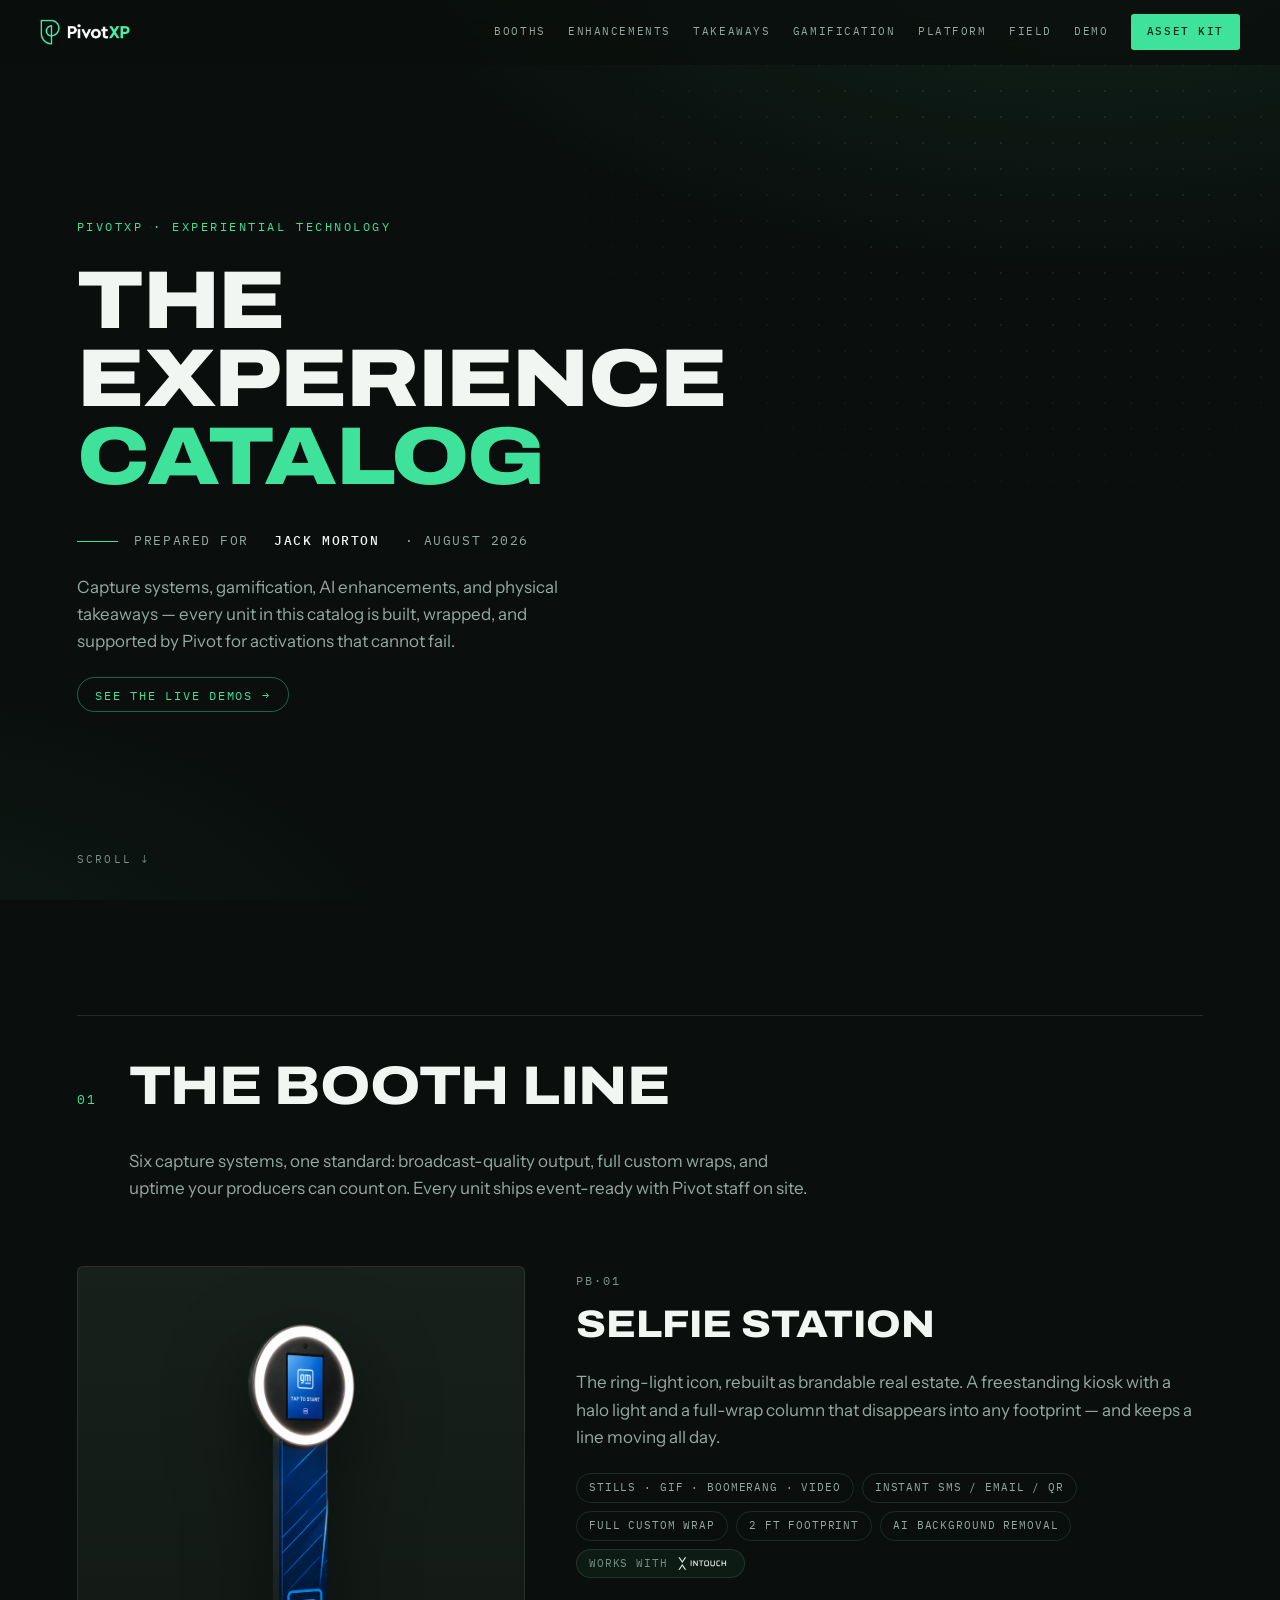
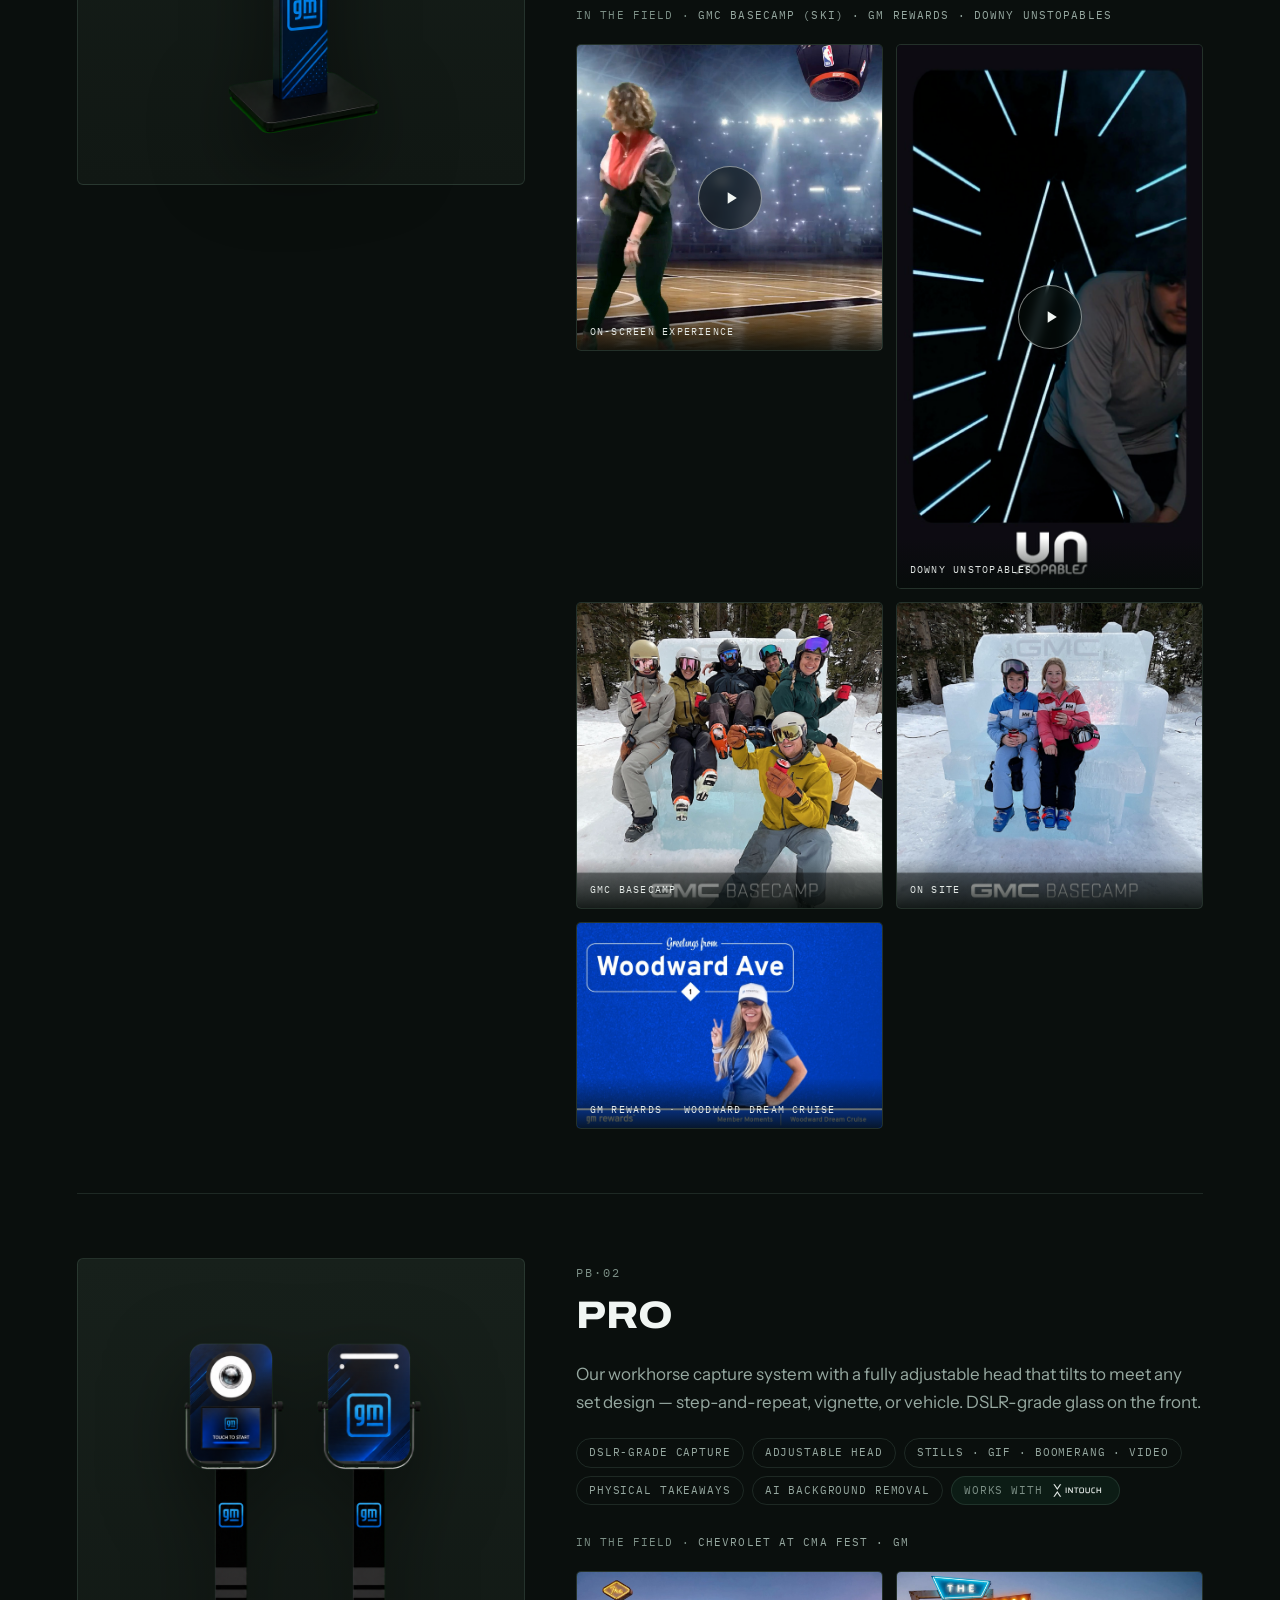
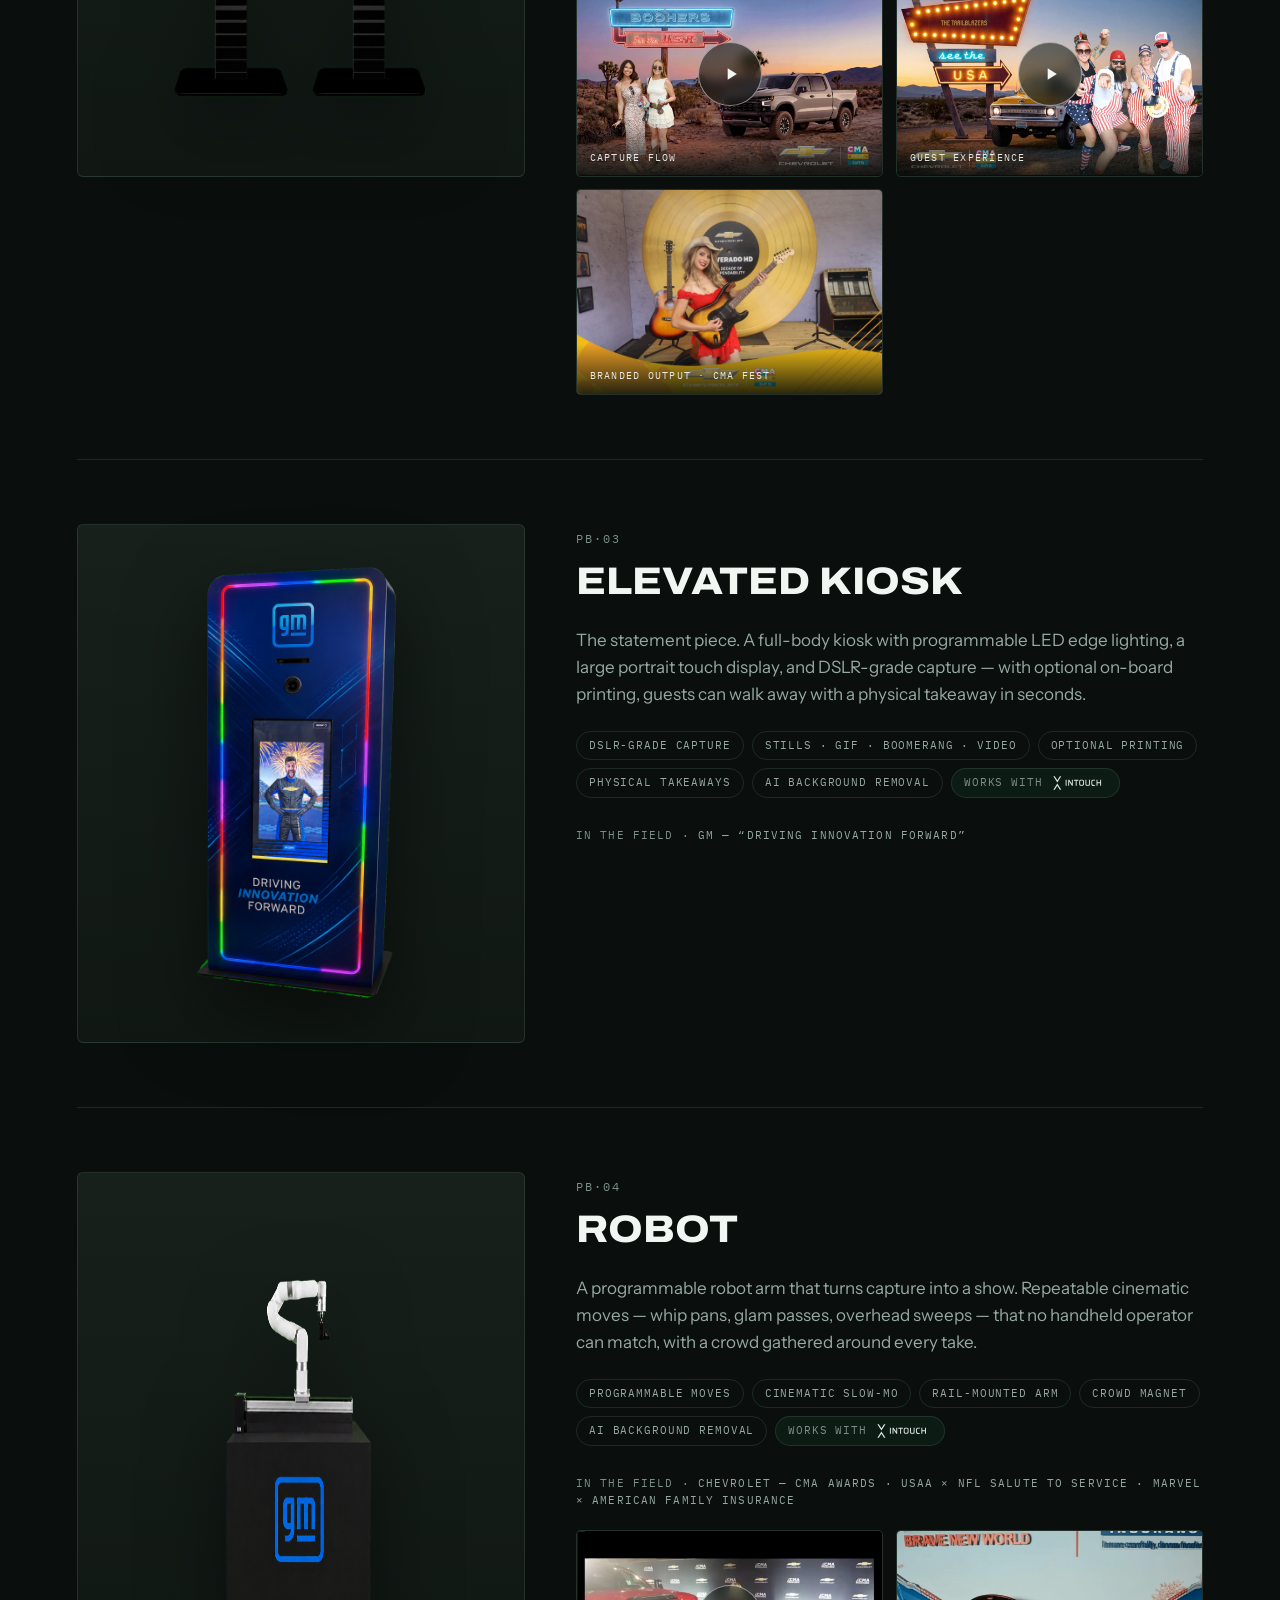
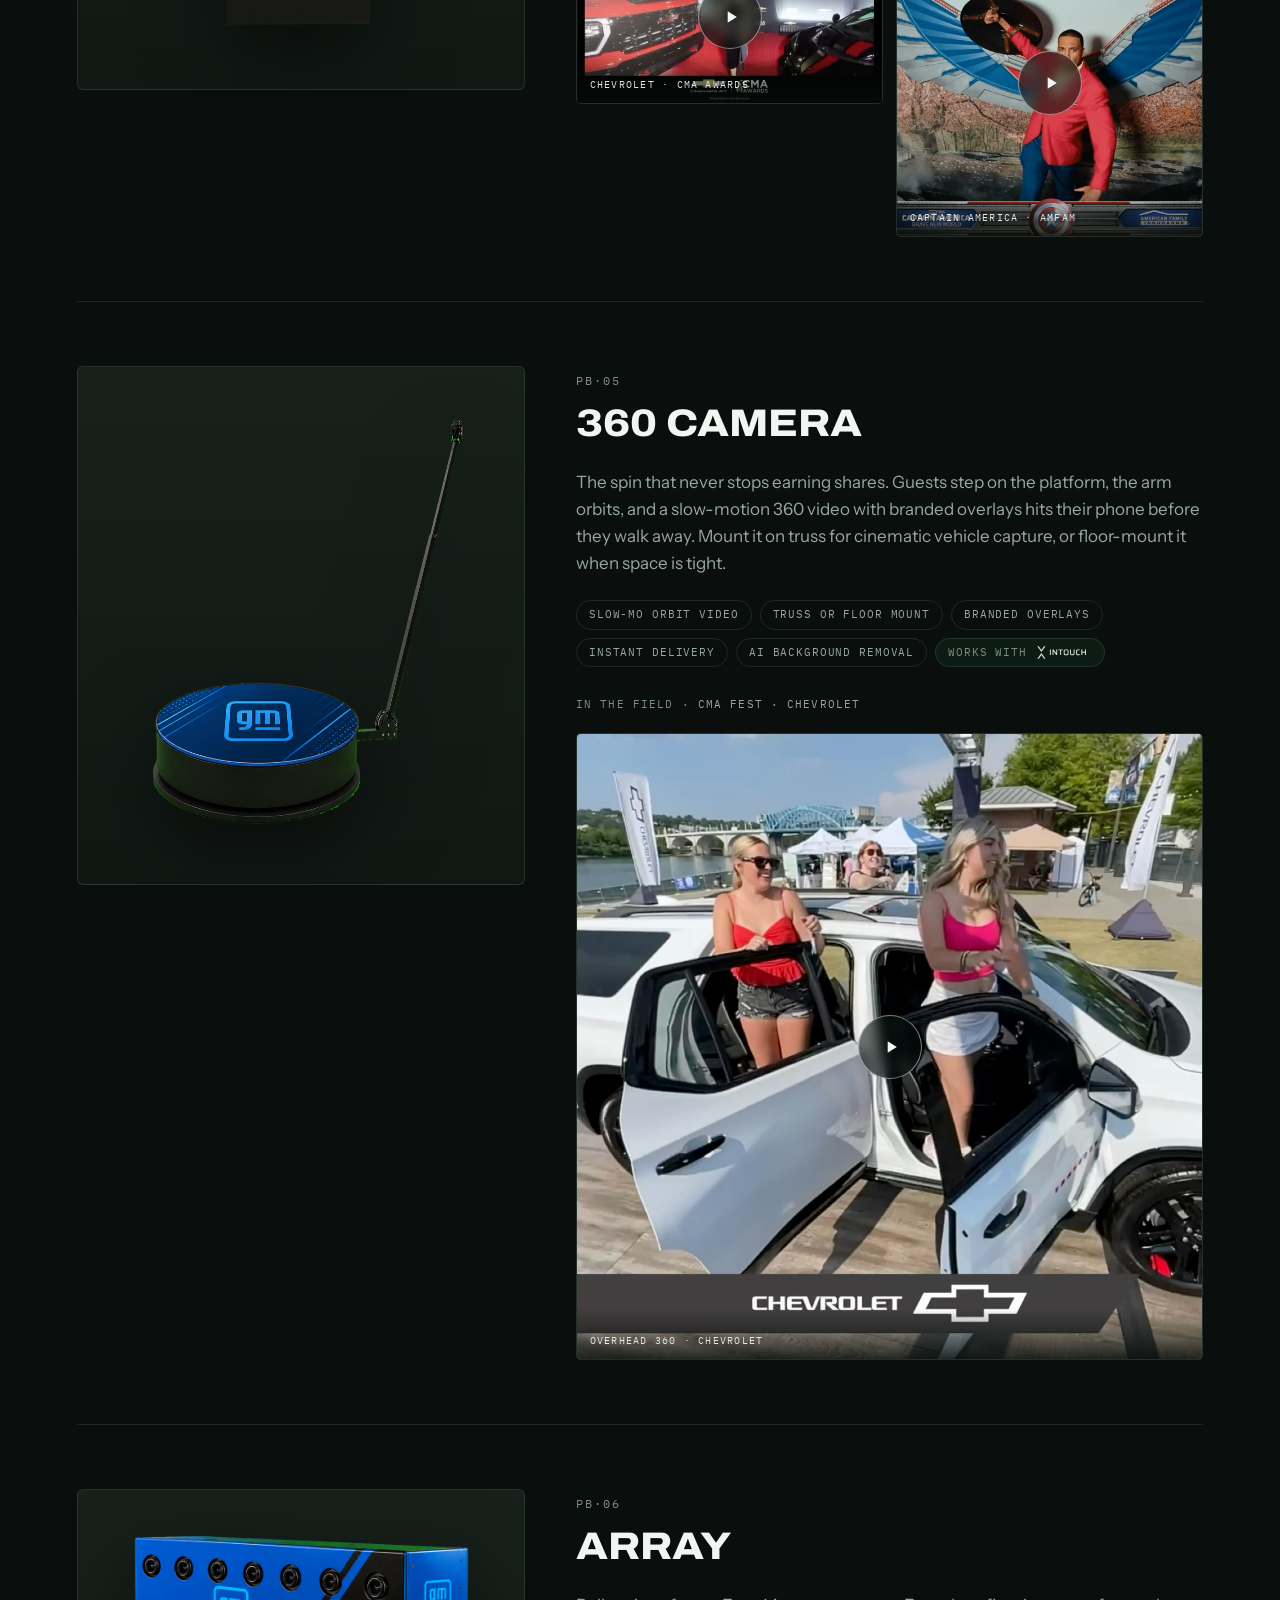
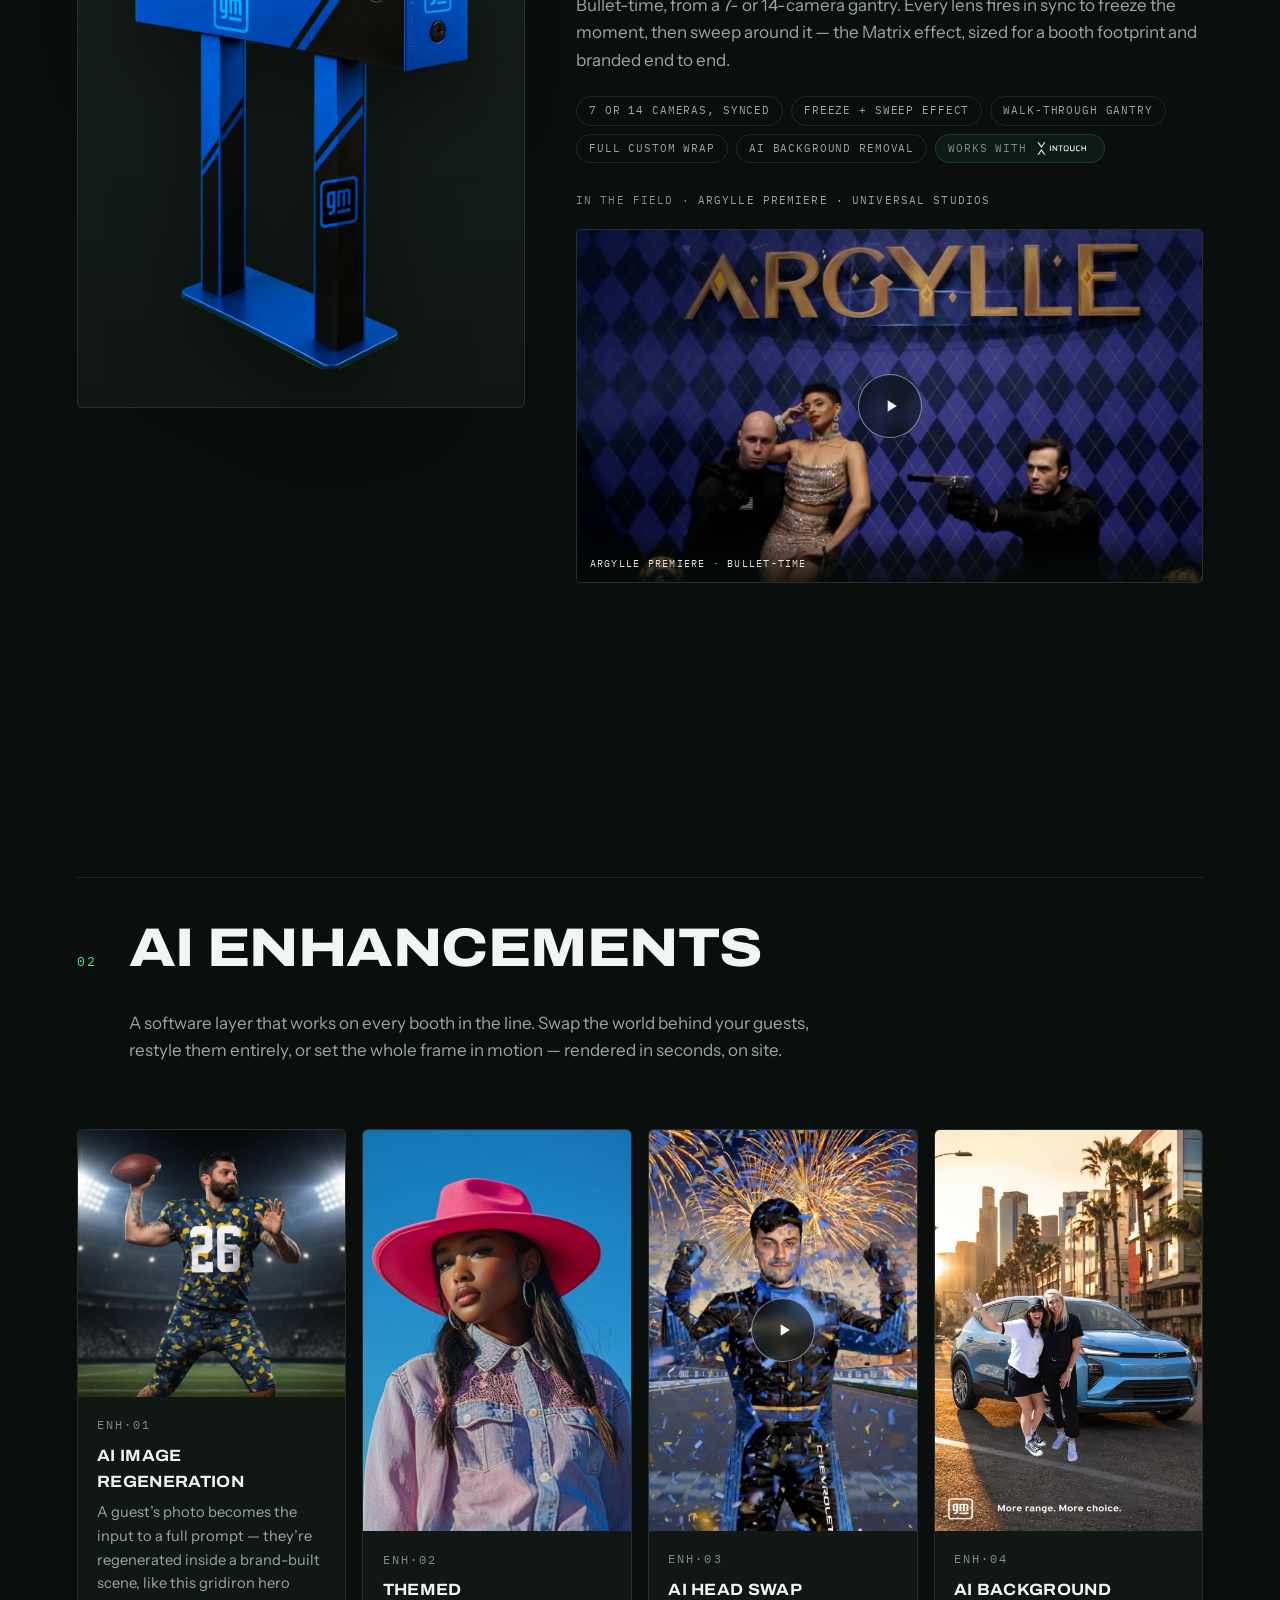
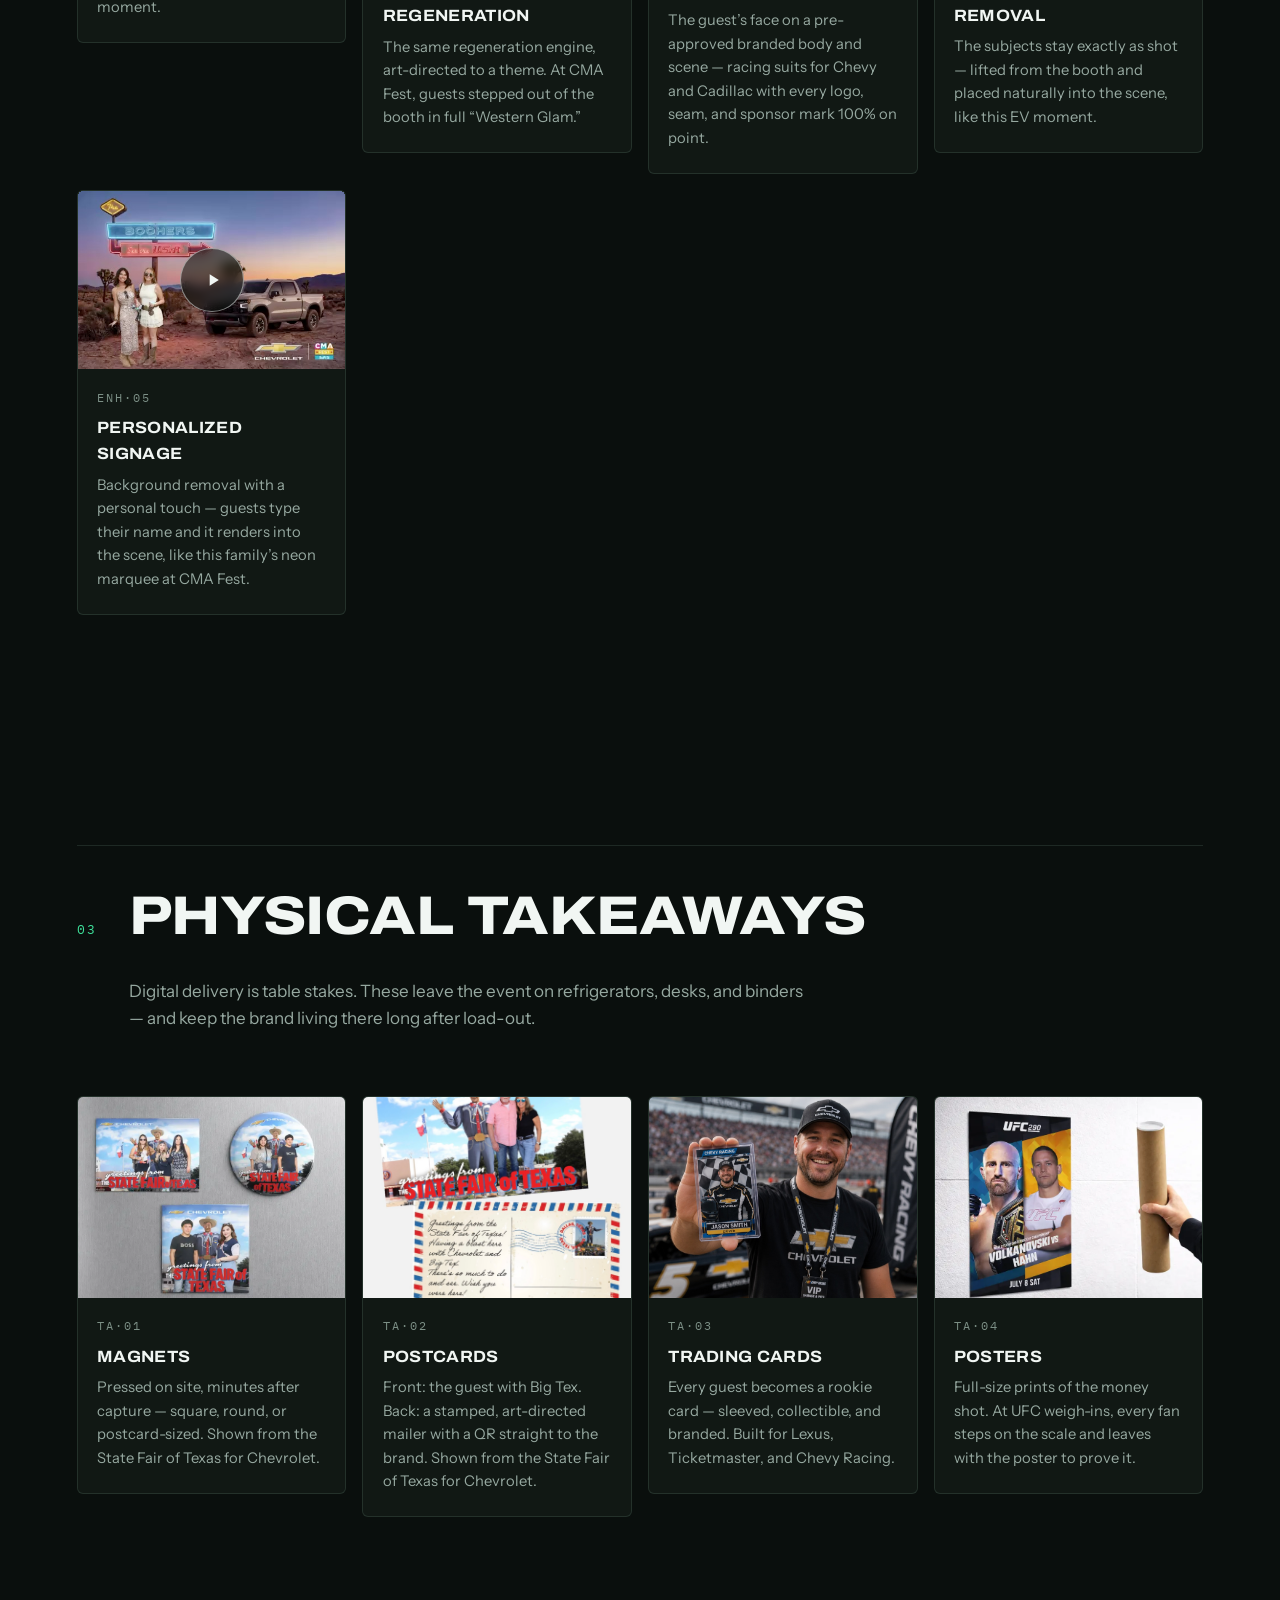
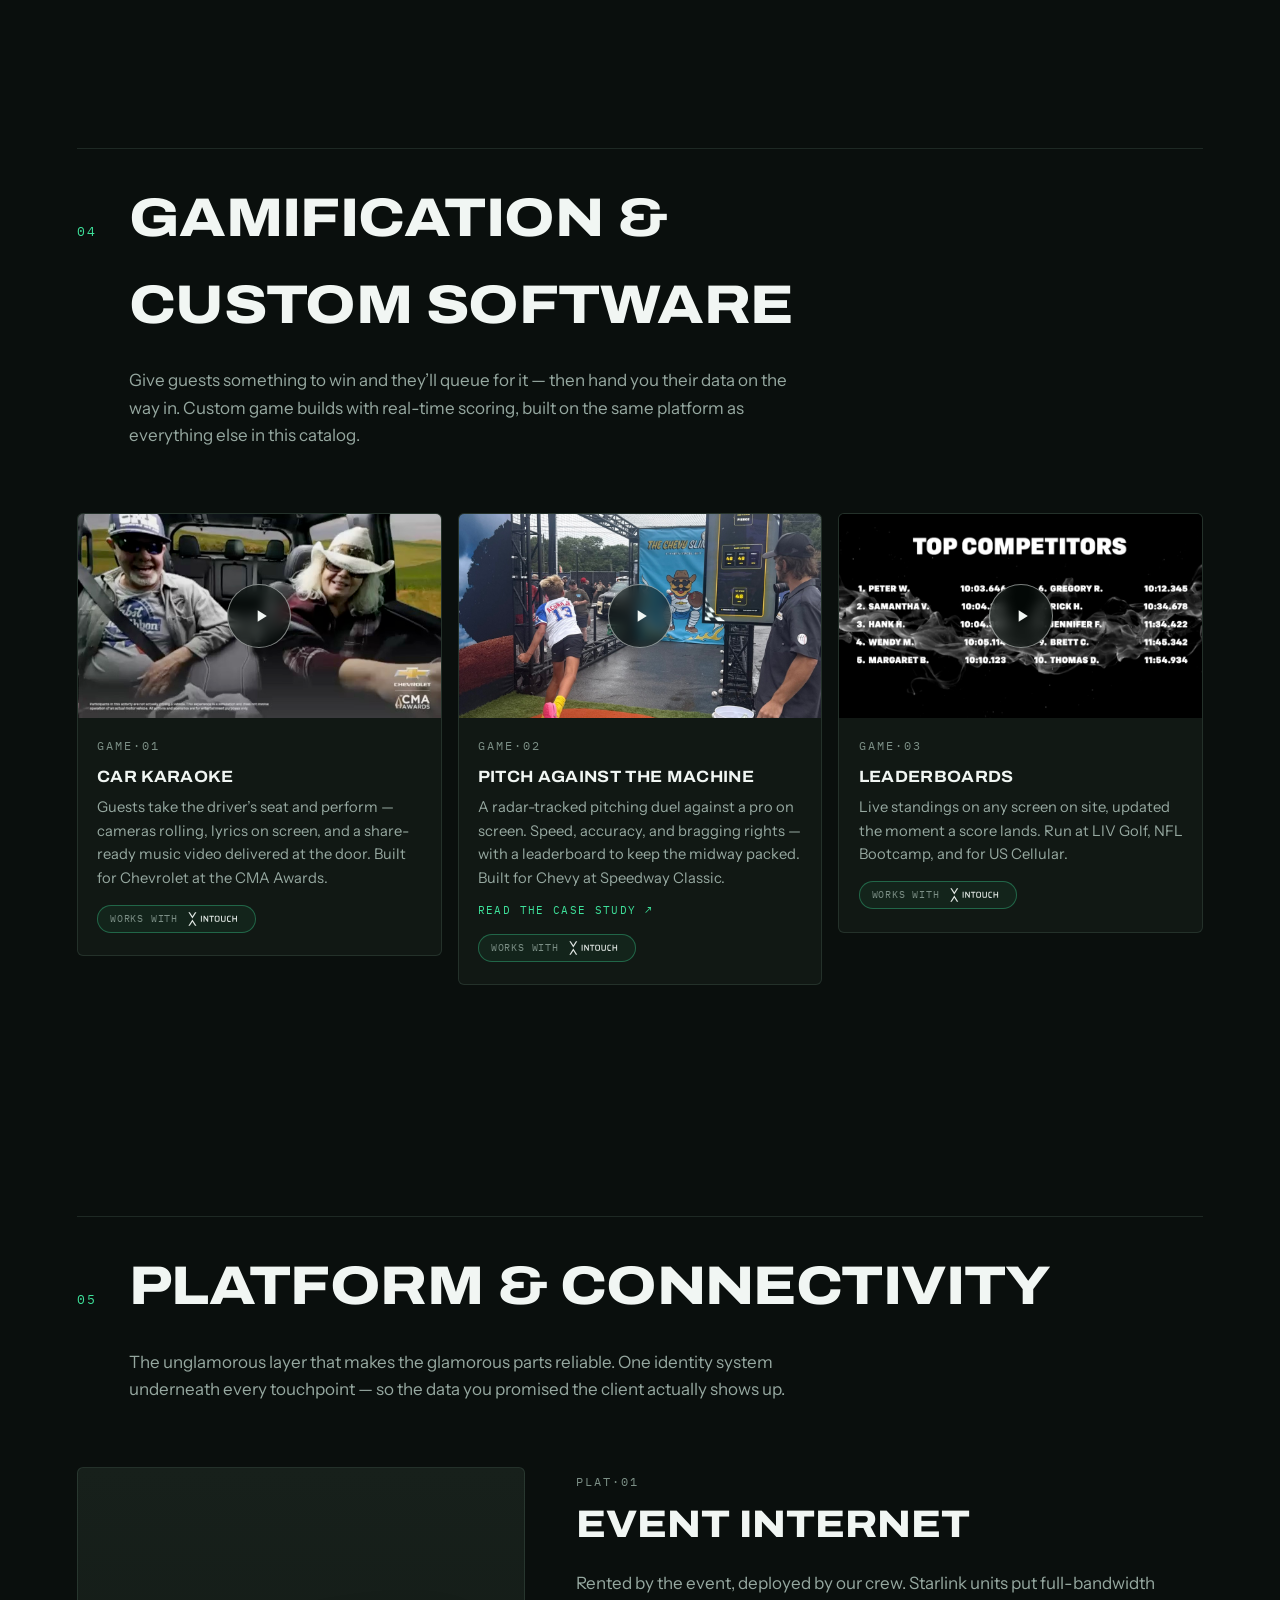
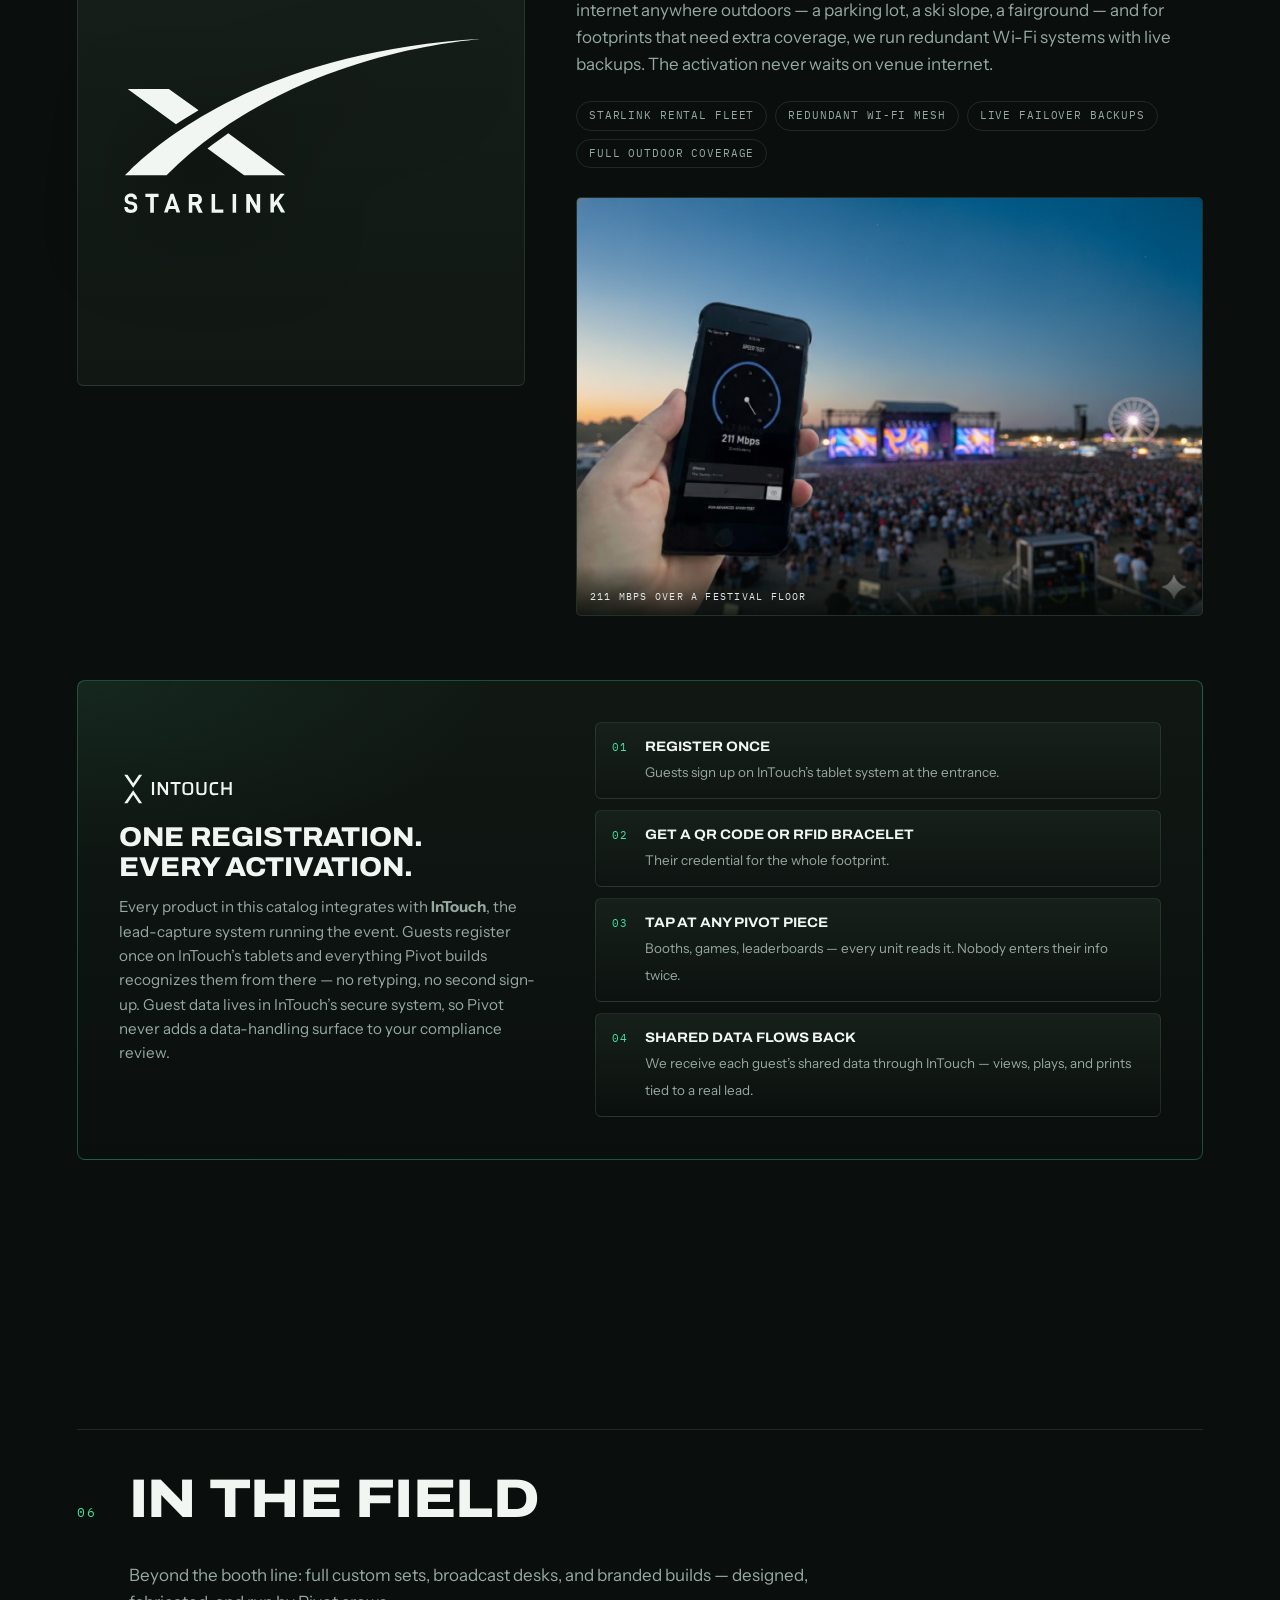
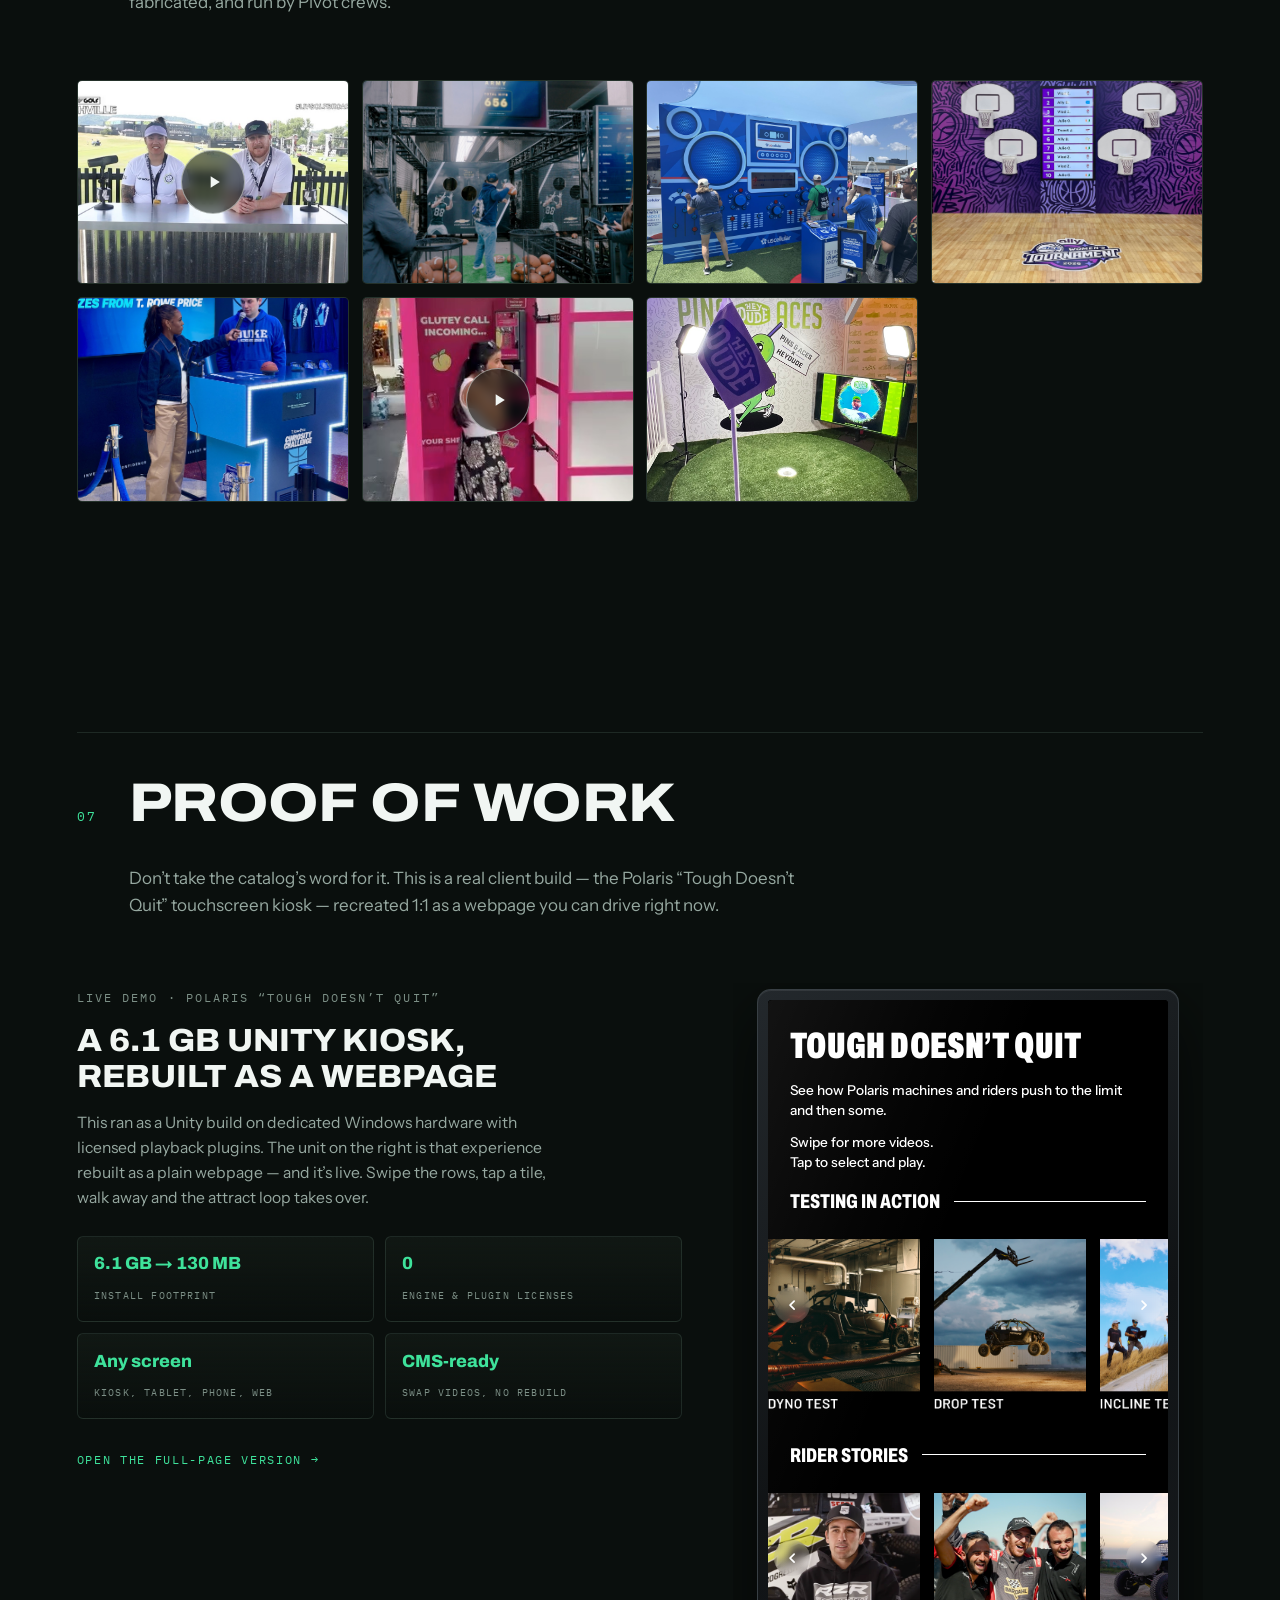
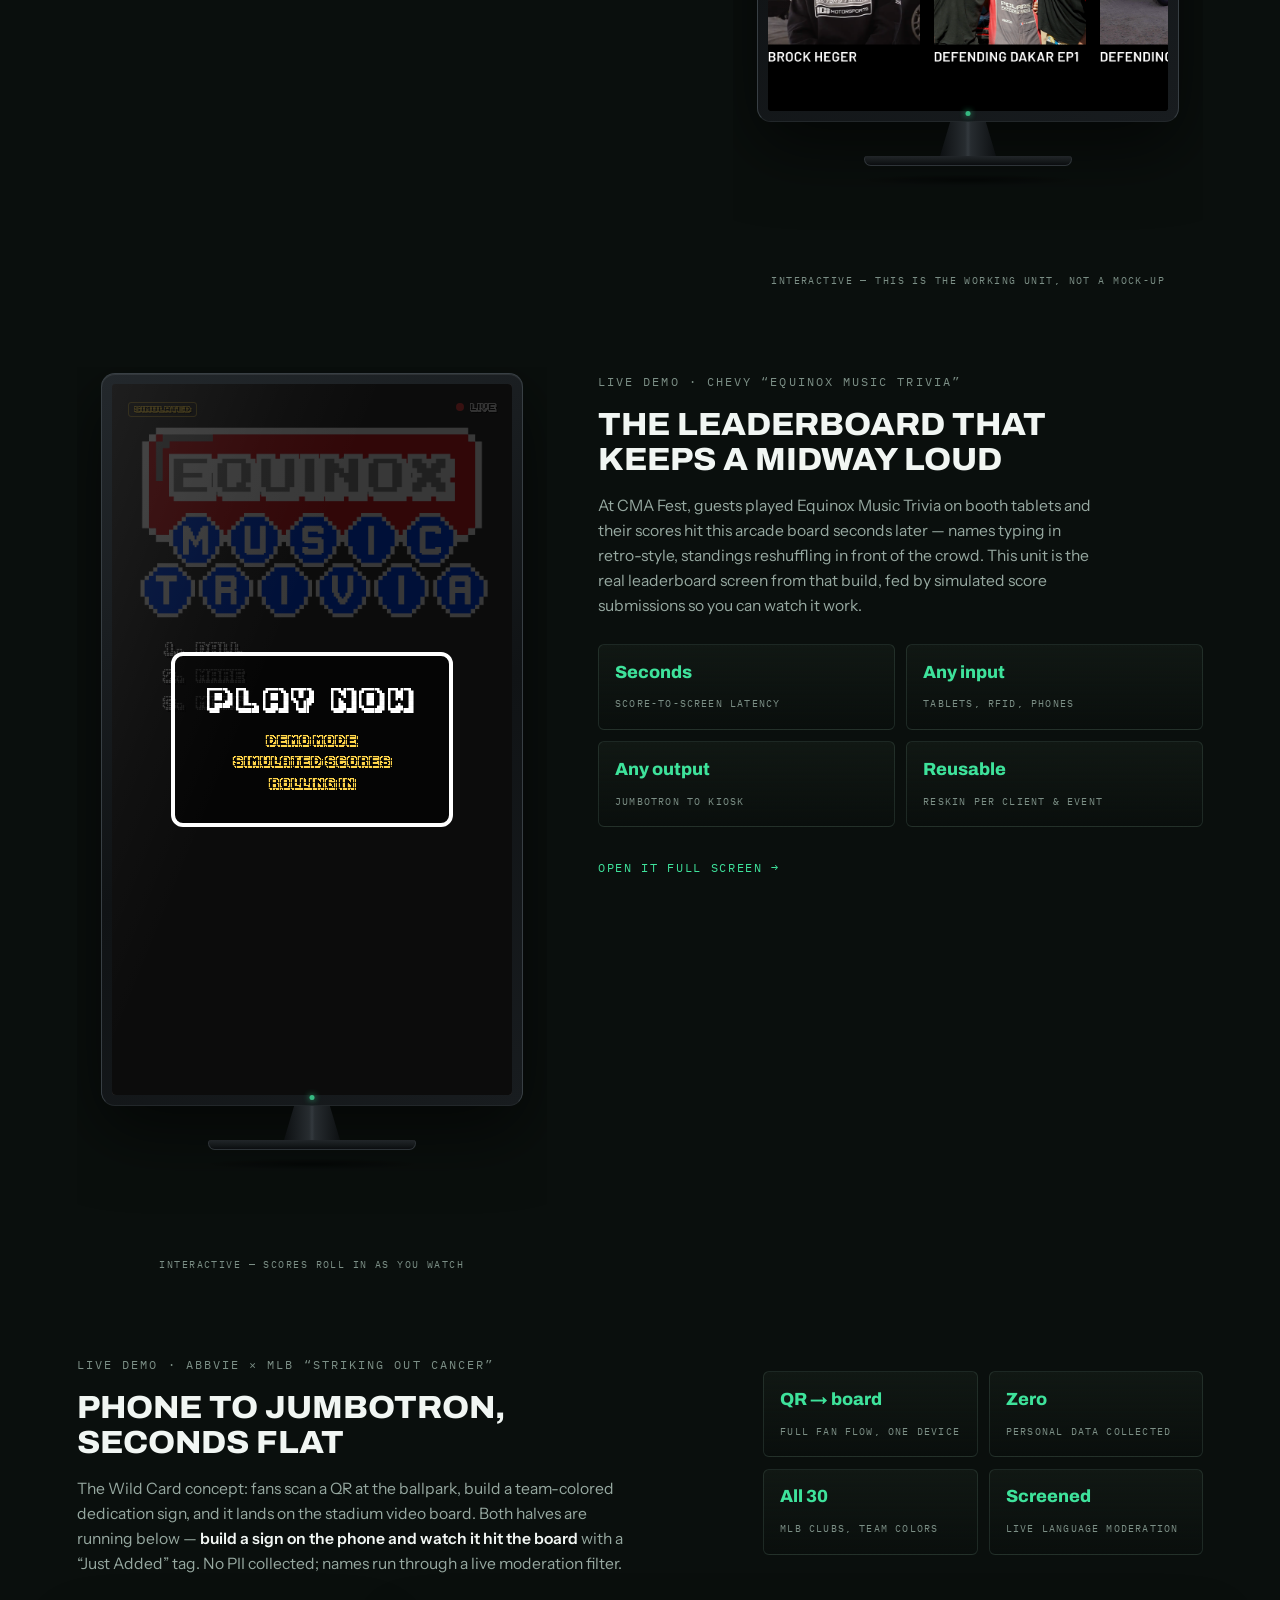
==== commit de6b4f15: "Audit remediation: P0-P2 fixes, strategy items, GitHub-hosted asset kit P0: Equinox Music Trivia nam" ====
--- a/index.html
+++ b/index.html
@@ -6,14 +6,20 @@
 <meta name="robots" content="noindex, nofollow">
 <title>Pivot × Jack Morton — The Experience Catalog</title>
 <meta name="description" content="PivotXP experiential product catalog, prepared for Jack Morton.">
+<meta property="og:title" content="Pivot × Jack Morton — The Experience Catalog">
+<meta property="og:description" content="Capture systems, gamification, AI enhancements, and physical takeaways — with three live demos you can drive in the browser.">
+<meta property="og:image" content="https://pivotxp.github.io/jack-morton-catalog/assets/img/og-cover.jpg">
+<meta property="og:url" content="https://pivotxp.github.io/jack-morton-catalog/">
+<meta property="og:type" content="website">
+<meta name="twitter:card" content="summary_large_image">
 <link rel="preconnect" href="https://fonts.googleapis.com">
 <link rel="preconnect" href="https://fonts.gstatic.com" crossorigin>
-<link rel="stylesheet" href="https://fonts.googleapis.com/css2?family=Archivo:wdth,wght@62..125,100..900&family=Instrument+Sans:wght@400;500;600&family=IBM+Plex+Mono:wght@400;500&display=swap">
+<link rel="stylesheet" href="https://fonts.googleapis.com/css2?family=Archivo:wdth,wght@62..125,100..900&amp;family=Instrument+Sans:wght@400;500;600&amp;family=IBM+Plex+Mono:wght@400;500&amp;display=swap">
 <link rel="icon" href="data:image/svg+xml,%3Csvg xmlns='http://www.w3.org/2000/svg' viewBox='0 0 100 100'%3E%3Ccircle cx='50' cy='50' r='42' fill='none' stroke='%233EE29B' stroke-width='10'/%3E%3C/svg%3E">
 <style>
 :root{
   --bg:#0A0F0D; --surface:#111814; --raise:#17201B; --line:rgba(151,199,178,.14);
-  --ink:#F1F6F3; --muted:#96A8A0; --dim:#5F7169;
+  --ink:#F1F6F3; --muted:#96A8A0; --dim:#7C8F86;
   --mint:#3EE29B; --mint-deep:#1FA06C; --mint-ink:#062A1B;
   --disp:"Archivo",system-ui,sans-serif; --body:"Instrument Sans",system-ui,sans-serif; --mono:"IBM Plex Mono",ui-monospace,monospace;
 }
@@ -39,7 +45,13 @@
 .nav-links a:hover{color:var(--ink)}
 .btn-kit{background:var(--mint);color:var(--mint-ink)!important;padding:.55rem 1rem;border-radius:3px;font-weight:500}
 .btn-kit:hover{background:#5BEFAF;color:var(--mint-ink)!important}
-@media(max-width:900px){.nav-links a:not(.btn-kit){display:none}}
+@media(max-width:900px){
+  .nav{flex-wrap:wrap;row-gap:.4rem;padding-bottom:.6rem}
+  .nav-links{order:3;width:100%;margin-left:0;overflow-x:auto;scrollbar-width:none;gap:1.1rem;padding-bottom:.2rem}
+  .nav-links::-webkit-scrollbar{display:none}
+  .nav-links a{white-space:nowrap}
+  .btn-kit{order:2;margin-left:auto}
+}
 
 /* ---------- cover ---------- */
 .cover{min-height:100svh;display:flex;flex-direction:column;justify-content:center;padding:clamp(5rem,10vh,8rem) clamp(1.2rem,6vw,5rem) 4rem;position:relative;overflow:hidden;background:
@@ -54,6 +66,9 @@
 .cover .prep b{color:var(--ink);font-weight:500}
 .cover .prep::before{content:"";width:2.6rem;height:1px;background:var(--mint)}
 .cover p.lede{margin-top:1.4rem;max-width:46ch;color:var(--muted);font-size:1.06rem}
+.cover .demo-cue{margin-top:1.6rem}
+.cover .demo-cue a{font-family:var(--mono);font-size:.78rem;letter-spacing:.14em;text-transform:uppercase;border:1px solid rgba(62,226,155,.4);border-radius:99px;padding:.55rem 1.1rem;transition:background .2s,border-color .2s}
+.cover .demo-cue a:hover{background:rgba(62,226,155,.12);border-color:var(--mint)}
 .cover .scroll-cue{position:absolute;bottom:2rem;left:clamp(1.2rem,6vw,5rem);font-family:var(--mono);font-size:.68rem;letter-spacing:.2em;text-transform:uppercase;color:var(--dim);animation:cue 2.6s ease-in-out infinite}
 @keyframes cue{50%{transform:translateY(6px);opacity:.5}}
 @media(prefers-reduced-motion:reduce){.cover .scroll-cue{animation:none}.reveal{transition:none!important}}
@@ -107,13 +122,6 @@
 .card .kicker{display:block;margin-bottom:.5rem}
 .card a.case{display:inline-block;margin-top:.7rem;font-family:var(--mono);font-size:.7rem;letter-spacing:.12em;text-transform:uppercase}
 .card a.case::after{content:" ↗"}
-
-/* placeholder art for media pending upload */
-.ph{width:100%;height:100%;aspect-ratio:4/3;display:flex;flex-direction:column;align-items:flex-start;justify-content:flex-end;gap:.3rem;padding:1.2rem;background:
-  radial-gradient(400px 200px at 80% 10%,rgba(62,226,155,.16),transparent 60%),
-  repeating-linear-gradient(135deg,transparent 0 14px,rgba(151,199,178,.05) 14px 15px),var(--raise)}
-.ph b{font-family:var(--disp);font-weight:800;font-stretch:115%;text-transform:uppercase;font-size:1.6rem;color:rgba(241,246,243,.25);letter-spacing:.02em}
-.ph span{font-family:var(--mono);font-size:.62rem;letter-spacing:.16em;text-transform:uppercase;color:var(--dim)}
 
 /* ---------- platform ---------- */
 .plat{display:grid;gap:1rem;grid-template-columns:repeat(auto-fit,minmax(240px,1fr))}
@@ -225,15 +233,16 @@
 <body>
 
 <nav class="nav" id="nav" aria-label="Catalog sections">
-  <img src="assets/img/pivot-logo.png" alt="PivotXP">
+  <img src="assets/img/pivot-logo.png" alt="PivotXP" width="2101" height="607">
   <div class="nav-links">
     <a href="#booths">Booths</a>
     <a href="#enhancements">Enhancements</a>
     <a href="#takeaways">Takeaways</a>
     <a href="#gamification">Gamification</a>
+    <a href="#platform">Platform</a>
+    <a href="#installs">Field</a>
     <a href="#proof">Demo</a>
-    <a href="#platform">Platform</a>
-    <a class="btn-kit" href="https://drive.google.com/drive/folders/12oyMfS5YtjwqjWB_iHk6fWnoakLCNZFn" target="_blank" rel="noopener">Asset Kit</a>
+    <a class="btn-kit" href="kit.html">Asset Kit</a>
   </div>
 </nav>
 
@@ -242,6 +251,7 @@
   <h1>The<br>Experience<br><em>Catalog</em></h1>
   <p class="prep">Prepared for <b>&nbsp;Jack Morton</b>&nbsp;· August 2026</p>
   <p class="lede">Capture systems, gamification, AI enhancements, and physical takeaways — every unit in this catalog is built, wrapped, and supported by Pivot for activations that cannot fail.</p>
+  <p class="demo-cue"><a href="#proof">See the live demos →</a></p>
   <span class="scroll-cue">Scroll ↓</span>
 </header>
 
@@ -255,60 +265,60 @@
 
   <!-- Selfie Station -->
   <article class="product reveal">
-    <div class="stage"><img src="assets/img/render-lite.png" alt="Selfie Station kiosk with halo ring light, shown in a GM custom wrap" loading="lazy"></div>
+    <div class="stage"><img src="assets/img/render-lite.png" alt="Selfie Station kiosk with halo ring light, shown in a GM custom wrap" loading="lazy" width="487" height="1000"></div>
     <div class="info">
       <span class="kicker">PB·01</span>
       <h3>Selfie Station</h3>
       <p class="desc">The ring-light icon, rebuilt as brandable real estate. A freestanding kiosk with a halo light and a full-wrap column that disappears into any footprint — and keeps a line moving all day.</p>
-      <div class="specs"><span>Stills · GIF · Boomerang · Video</span><span>Instant SMS / Email / QR</span><span>Full custom wrap</span><span>2 ft footprint</span><span>AI background removal</span><span class="intouch"><em>works with</em><img src="assets/img/intouch-logo.svg" alt="InTouch"></span></div>
+      <div class="specs"><span>Stills · GIF · Boomerang · Video</span><span>Instant SMS / Email / QR</span><span>Full custom wrap</span><span>2 ft footprint</span><span>AI background removal</span><span class="intouch"><em>works with</em><img src="assets/img/intouch-logo.svg" alt="InTouch" width="142" height="34"></span></div>
       <p class="seen">In the field&nbsp;· <b>GMC Basecamp (ski) · GM Rewards · Downy Unstopables</b></p>
       <div class="media">
         <figure class="vwrap"><video preload="none" poster="assets/poster/selfie-demo.jpg" src="assets/video/selfie-demo.mp4" playsinline></video><span class="playbtn"><svg viewBox="0 0 24 24"><path d="M8 5v14l11-7z"/></svg></span><figcaption>On-screen experience</figcaption></figure>
         <figure class="vwrap"><video preload="none" poster="assets/poster/selfie-unstopables.jpg" src="assets/video/selfie-unstopables.mp4" playsinline></video><span class="playbtn"><svg viewBox="0 0 24 24"><path d="M8 5v14l11-7z"/></svg></span><figcaption>Downy Unstopables</figcaption></figure>
-        <figure><img src="assets/img/selfie-event-1.jpg" alt="Group of skiers on an ice couch at GMC Basecamp with branded photo overlay" loading="lazy"><figcaption>GMC Basecamp</figcaption></figure>
-        <figure><img src="assets/img/selfie-event-2.jpg" alt="Selfie Station activation on site" loading="lazy"><figcaption>On site</figcaption></figure>
-        <figure><img src="assets/img/selfie-event-3.jpg" alt="GM Rewards Woodward Dream Cruise photo output with blue Greetings from Woodward Ave frame" loading="lazy"><figcaption>GM Rewards · Woodward Dream Cruise</figcaption></figure>
+        <figure><img src="assets/img/selfie-event-1.jpg" alt="Group of skiers on an ice couch at GMC Basecamp with branded photo overlay" loading="lazy" width="1400" height="1400"><figcaption>GMC Basecamp</figcaption></figure>
+        <figure><img src="assets/img/selfie-event-2.jpg" alt="Selfie Station activation on site" loading="lazy" width="1400" height="1400"><figcaption>On site</figcaption></figure>
+        <figure><img src="assets/img/selfie-event-3.jpg" alt="GM Rewards Woodward Dream Cruise photo output with blue Greetings from Woodward Ave frame" loading="lazy" width="1400" height="941"><figcaption>GM Rewards · Woodward Dream Cruise</figcaption></figure>
       </div>
     </div>
   </article>
 
   <!-- PRO -->
   <article class="product reveal">
-    <div class="stage"><img src="assets/img/render-pro.png" alt="PRO booth, front and back, with adjustable tilting head unit" loading="lazy"></div>
+    <div class="stage"><img src="assets/img/render-pro.png" alt="PRO booth, front and back, with adjustable tilting head unit" loading="lazy" width="793" height="1000"></div>
     <div class="info">
       <span class="kicker">PB·02</span>
       <h3>PRO</h3>
       <p class="desc">Our workhorse capture system with a fully adjustable head that tilts to meet any set design — step-and-repeat, vignette, or vehicle. DSLR-grade glass on the front.</p>
-      <div class="specs"><span>DSLR-grade capture</span><span>Adjustable head</span><span>Stills · GIF · Boomerang · Video</span><span>Physical takeaways</span><span>AI background removal</span><span class="intouch"><em>works with</em><img src="assets/img/intouch-logo.svg" alt="InTouch"></span></div>
+      <div class="specs"><span>DSLR-grade capture</span><span>Adjustable head</span><span>Stills · GIF · Boomerang · Video</span><span>Physical takeaways</span><span>AI background removal</span><span class="intouch"><em>works with</em><img src="assets/img/intouch-logo.svg" alt="InTouch" width="142" height="34"></span></div>
       <p class="seen">In the field&nbsp;· <b>Chevrolet at CMA Fest · GM</b></p>
       <div class="media">
         <figure class="vwrap"><video preload="none" poster="assets/poster/pro-demo-1.jpg" src="assets/video/pro-demo-1.mp4" playsinline></video><span class="playbtn"><svg viewBox="0 0 24 24"><path d="M8 5v14l11-7z"/></svg></span><figcaption>Capture flow</figcaption></figure>
         <figure class="vwrap"><video preload="none" poster="assets/poster/pro-demo-2.jpg" src="assets/video/pro-demo-2.mp4" playsinline></video><span class="playbtn"><svg viewBox="0 0 24 24"><path d="M8 5v14l11-7z"/></svg></span><figcaption>Guest experience</figcaption></figure>
-        <figure><img src="assets/img/pro-output.jpg" alt="Branded Chevrolet CMA Fest photo output of a guest with guitar in front of a gold record" loading="lazy"><figcaption>Branded output · CMA Fest</figcaption></figure>
+        <figure><img src="assets/img/pro-output.jpg" alt="Branded Chevrolet CMA Fest photo output of a guest with guitar in front of a gold record" loading="lazy" width="1400" height="933"><figcaption>Branded output · CMA Fest</figcaption></figure>
       </div>
     </div>
   </article>
 
   <!-- Elevated Kiosk -->
   <article class="product reveal">
-    <div class="stage"><img src="assets/img/render-kiosk.png" alt="Elevated Kiosk with LED edge lighting, large touch screen, and integrated printer" loading="lazy"></div>
+    <div class="stage"><img src="assets/img/render-kiosk.png" alt="Elevated Kiosk with LED edge lighting, large touch screen, and integrated printer" loading="lazy" width="750" height="1000"></div>
     <div class="info">
       <span class="kicker">PB·03</span>
       <h3>Elevated Kiosk</h3>
       <p class="desc">The statement piece. A full-body kiosk with programmable LED edge lighting, a large portrait touch display, and DSLR-grade capture — with optional on-board printing, guests can walk away with a physical takeaway in seconds.</p>
-      <div class="specs"><span>DSLR-grade capture</span><span>Stills · GIF · Boomerang · Video</span><span>Optional printing</span><span>Physical takeaways</span><span>AI background removal</span><span class="intouch"><em>works with</em><img src="assets/img/intouch-logo.svg" alt="InTouch"></span></div>
+      <div class="specs"><span>DSLR-grade capture</span><span>Stills · GIF · Boomerang · Video</span><span>Optional printing</span><span>Physical takeaways</span><span>AI background removal</span><span class="intouch"><em>works with</em><img src="assets/img/intouch-logo.svg" alt="InTouch" width="142" height="34"></span></div>
       <p class="seen">In the field&nbsp;· <b>GM — “Driving Innovation Forward”</b></p>
     </div>
   </article>
 
   <!-- Robot -->
   <article class="product reveal">
-    <div class="stage"><img src="assets/img/render-robot.png" alt="Robotic camera arm mounted on a rail atop a branded base cabinet" loading="lazy"></div>
+    <div class="stage"><img src="assets/img/render-robot.png" alt="Robotic camera arm mounted on a rail atop a branded base cabinet" loading="lazy" width="1000" height="667"></div>
     <div class="info">
       <span class="kicker">PB·04</span>
       <h3>Robot</h3>
       <p class="desc">A programmable robot arm that turns capture into a show. Repeatable cinematic moves — whip pans, glam passes, overhead sweeps — that no handheld operator can match, with a crowd gathered around every take.</p>
-      <div class="specs"><span>Programmable moves</span><span>Cinematic slow-mo</span><span>Rail-mounted arm</span><span>Crowd magnet</span><span>AI background removal</span><span class="intouch"><em>works with</em><img src="assets/img/intouch-logo.svg" alt="InTouch"></span></div>
+      <div class="specs"><span>Programmable moves</span><span>Cinematic slow-mo</span><span>Rail-mounted arm</span><span>Crowd magnet</span><span>AI background removal</span><span class="intouch"><em>works with</em><img src="assets/img/intouch-logo.svg" alt="InTouch" width="142" height="34"></span></div>
       <p class="seen">In the field&nbsp;· <b>Chevrolet — CMA Awards · USAA × NFL Salute to Service · Marvel × American Family Insurance</b></p>
       <div class="media">
         <figure class="vwrap"><video preload="none" poster="assets/poster/robot-cma.jpg" src="assets/video/robot-cma.mp4" playsinline></video><span class="playbtn"><svg viewBox="0 0 24 24"><path d="M8 5v14l11-7z"/></svg></span><figcaption>Chevrolet · CMA Awards</figcaption></figure>
@@ -319,12 +329,12 @@
 
   <!-- 360 -->
   <article class="product reveal">
-    <div class="stage"><img src="assets/img/render-360.png" alt="360 camera platform with rotating boom arm, shown in GM wrap" loading="lazy"></div>
+    <div class="stage"><img src="assets/img/render-360.png" alt="360 camera platform with rotating boom arm, shown in GM wrap" loading="lazy" width="1000" height="839"></div>
     <div class="info">
       <span class="kicker">PB·05</span>
       <h3>360 Camera</h3>
       <p class="desc">The spin that never stops earning shares. Guests step on the platform, the arm orbits, and a slow-motion 360 video with branded overlays hits their phone before they walk away. Mount it on truss for cinematic vehicle capture, or floor-mount it when space is tight.</p>
-      <div class="specs"><span>Slow-mo orbit video</span><span>Truss or floor mount</span><span>Branded overlays</span><span>Instant delivery</span><span>AI background removal</span><span class="intouch"><em>works with</em><img src="assets/img/intouch-logo.svg" alt="InTouch"></span></div>
+      <div class="specs"><span>Slow-mo orbit video</span><span>Truss or floor mount</span><span>Branded overlays</span><span>Instant delivery</span><span>AI background removal</span><span class="intouch"><em>works with</em><img src="assets/img/intouch-logo.svg" alt="InTouch" width="142" height="34"></span></div>
       <p class="seen">In the field&nbsp;· <b>CMA Fest · Chevrolet</b></p>
       <div class="media">
         <figure class="vwrap"><video preload="none" poster="assets/poster/360-overhead.jpg" src="assets/video/360-overhead.mp4" playsinline></video><span class="playbtn"><svg viewBox="0 0 24 24"><path d="M8 5v14l11-7z"/></svg></span><figcaption>Overhead 360 · Chevrolet</figcaption></figure>
@@ -334,12 +344,13 @@
 
   <!-- Array -->
   <article class="product reveal">
-    <div class="stage"><img src="assets/img/render-array.png" alt="Array multi-camera gantry with seven camera lenses across the top beam" loading="lazy"></div>
+    <div class="stage"><img src="assets/img/render-array.png" alt="Array multi-camera gantry with seven camera lenses across the top beam" loading="lazy" width="803" height="1000"></div>
     <div class="info">
       <span class="kicker">PB·06</span>
       <h3>Array</h3>
       <p class="desc">Bullet-time, from a 7- or 14-camera gantry. Every lens fires in sync to freeze the moment, then sweep around it — the Matrix effect, sized for a booth footprint and branded end to end.</p>
-      <div class="specs"><span>7 or 14 cameras, synced</span><span>Freeze + sweep effect</span><span>Walk-through gantry</span><span>Full custom wrap</span><span>AI background removal</span><span class="intouch"><em>works with</em><img src="assets/img/intouch-logo.svg" alt="InTouch"></span></div>
+      <div class="specs"><span>7 or 14 cameras, synced</span><span>Freeze + sweep effect</span><span>Walk-through gantry</span><span>Full custom wrap</span><span>AI background removal</span><span class="intouch"><em>works with</em><img src="assets/img/intouch-logo.svg" alt="InTouch" width="142" height="34"></span></div>
+      <p class="seen">In the field&nbsp;· <b>Argylle premiere · Universal Studios</b></p>
       <div class="media">
         <figure class="vwrap"><video preload="none" poster="assets/poster/array-demo.jpg?v=2" src="assets/video/array-demo.mp4?v=2" playsinline></video><span class="playbtn"><svg viewBox="0 0 24 24"><path d="M8 5v14l11-7z"/></svg></span><figcaption>Argylle premiere · bullet-time</figcaption></figure>
       </div>
@@ -356,11 +367,11 @@
   </div>
   <div class="cards reveal">
     <div class="card">
-      <div class="art"><img src="assets/img/enhance-throwing.jpg" alt="AI image regeneration example" loading="lazy"></div>
+      <div class="art"><img src="assets/img/enhance-throwing.jpg" alt="AI image regeneration example" loading="lazy" width="1400" height="1400"></div>
       <div class="txt"><span class="kicker">ENH·01</span><h4>AI Image Regeneration</h4><p>A guest’s photo becomes the input to a full prompt — they’re regenerated inside a brand-built scene, like this gridiron hero moment.</p></div>
     </div>
     <div class="card">
-      <div class="art"><img src="assets/img/enhance-western-glam.png" alt="Western Glam themed AI regeneration of a guest in a pink hat" loading="lazy"></div>
+      <div class="art"><img src="assets/img/enhance-western-glam.jpg" alt="Western Glam themed AI regeneration of a guest in a pink hat" loading="lazy" width="666" height="1000"></div>
       <div class="txt"><span class="kicker">ENH·02</span><h4>Themed Regeneration</h4><p>The same regeneration engine, art-directed to a theme. At CMA Fest, guests stepped out of the booth in full “Western Glam.”</p></div>
     </div>
     <div class="card">
@@ -368,7 +379,7 @@
       <div class="txt"><span class="kicker">ENH·03</span><h4>AI Head Swap</h4><p>The guest’s face on a pre-approved branded body and scene — racing suits for Chevy and Cadillac with every logo, seam, and sponsor mark 100% on point.</p></div>
     </div>
     <div class="card">
-      <div class="art"><img src="assets/img/enhance-1.jpg" alt="AI background removal example with guests beside an EV" loading="lazy"></div>
+      <div class="art"><img src="assets/img/enhance-1.jpg" alt="AI background removal example with guests beside an EV" loading="lazy" width="933" height="1400"></div>
       <div class="txt"><span class="kicker">ENH·04</span><h4>AI Background Removal</h4><p>The subjects stay exactly as shot — lifted from the booth and placed naturally into the scene, like this EV moment.</p></div>
     </div>
     <div class="card">
@@ -387,19 +398,19 @@
   </div>
   <div class="cards reveal">
     <div class="card">
-      <div class="art"><img src="assets/img/takeaway-magnets.webp" alt="Chevrolet State Fair of Texas magnets on a refrigerator" loading="lazy"></div>
+      <div class="art"><img src="assets/img/takeaway-magnets.webp" alt="Chevrolet State Fair of Texas magnets on a refrigerator" loading="lazy" width="828" height="552"></div>
       <div class="txt"><span class="kicker">TA·01</span><h4>Magnets</h4><p>Pressed on site, minutes after capture — square, round, or postcard-sized. Shown from the State Fair of Texas for Chevrolet.</p></div>
     </div>
     <div class="card">
-      <div class="art"><img src="assets/img/takeaway-postcard.jpg" alt="Chevrolet State Fair of Texas postcard, front and back with QR code" loading="lazy"></div>
+      <div class="art"><img src="assets/img/takeaway-postcard.jpg" alt="Chevrolet State Fair of Texas postcard, front and back with QR code" loading="lazy" width="1119" height="1400"></div>
       <div class="txt"><span class="kicker">TA·02</span><h4>Postcards</h4><p>Front: the guest with Big Tex. Back: a stamped, art-directed mailer with a QR straight to the brand. Shown from the State Fair of Texas for Chevrolet.</p></div>
     </div>
     <div class="card">
-      <div class="art"><img src="assets/img/takeaway-cards.png" alt="Fan holding a Chevy Racing trading card of himself at the racetrack" loading="lazy"></div>
+      <div class="art"><img src="assets/img/takeaway-cards.jpg" alt="Fan holding a Chevy Racing trading card of himself at the racetrack" loading="lazy" width="1000" height="666"></div>
       <div class="txt"><span class="kicker">TA·03</span><h4>Trading Cards</h4><p>Every guest becomes a rookie card — sleeved, collectible, and branded. Built for Lexus, Ticketmaster, and Chevy Racing.</p></div>
     </div>
     <div class="card">
-      <div class="art"><img src="assets/img/takeaway-poster.webp" alt="UFC 290 personalized fight poster with mailing tube" loading="lazy"></div>
+      <div class="art"><img src="assets/img/takeaway-poster.webp" alt="UFC 290 personalized fight poster with mailing tube" loading="lazy" width="828" height="552"></div>
       <div class="txt"><span class="kicker">TA·04</span><h4>Posters</h4><p>Full-size prints of the money shot. At UFC weigh-ins, every fan steps on the scale and leaves with the poster to prove it.</p></div>
     </div>
   </div>
@@ -414,17 +425,17 @@
   </div>
   <div class="cards reveal" id="gamification-cards">
     <div class="card">
-      <div class="art" data-video="assets/video/karaoke.mp4?v=2" data-poster="assets/poster/karaoke.jpg?v=2"><div class="ph"><b>Car Karaoke</b><span>Footage dropping in shortly</span></div></div>
-      <div class="txt"><span class="kicker">GAME·01</span><h4>Car Karaoke</h4><p>Guests take the driver’s seat and perform — cameras rolling, lyrics on screen, and a share-ready music video delivered at the door. Built for Chevrolet at the CMA Awards.</p><span class="intouch"><em>works with</em><img src="assets/img/intouch-logo.svg" alt="InTouch"></span></div>
-    </div>
-    <div class="card">
-      <div class="art" data-video="assets/video/pitch.mp4" data-poster="assets/poster/pitch.jpg"><div class="ph"><b>Pitch ATM</b><span>Footage dropping in shortly</span></div></div>
+      <div class="art vwrap"><video preload="none" poster="assets/poster/karaoke.jpg?v=2" src="assets/video/karaoke.mp4?v=2" playsinline></video><span class="playbtn"><svg viewBox="0 0 24 24"><path d="M8 5v14l11-7z"/></svg></span></div>
+      <div class="txt"><span class="kicker">GAME·01</span><h4>Car Karaoke</h4><p>Guests take the driver’s seat and perform — cameras rolling, lyrics on screen, and a share-ready music video delivered at the door. Built for Chevrolet at the CMA Awards.</p><span class="intouch"><em>works with</em><img src="assets/img/intouch-logo.svg" alt="InTouch" width="142" height="34"></span></div>
+    </div>
+    <div class="card">
+      <div class="art vwrap"><video preload="none" poster="assets/poster/pitch.jpg" src="assets/video/pitch.mp4" playsinline></video><span class="playbtn"><svg viewBox="0 0 24 24"><path d="M8 5v14l11-7z"/></svg></span></div>
       <div class="txt"><span class="kicker">GAME·02</span><h4>Pitch Against the Machine</h4><p>A radar-tracked pitching duel against a pro on screen. Speed, accuracy, and bragging rights — with a leaderboard to keep the midway packed. Built for Chevy at Speedway Classic.</p>
-      <a class="case" href="https://pivotxp.com/case-studies/chevy-baseball-pitch-interactive-activation-system" target="_blank" rel="noopener">Read the case study</a><span class="intouch"><em>works with</em><img src="assets/img/intouch-logo.svg" alt="InTouch"></span></div>
-    </div>
-    <div class="card">
-      <div class="art" data-video="assets/video/leaderboards.mp4" data-poster="assets/poster/leaderboards.jpg"><div class="ph"><b>Leaderboards</b><span>Footage dropping in shortly</span></div></div>
-      <div class="txt"><span class="kicker">GAME·03</span><h4>Leaderboards</h4><p>Live standings on any screen on site, updated the moment a score lands. Run at LIV Golf, NFL Bootcamp, and for US Cellular.</p><span class="intouch"><em>works with</em><img src="assets/img/intouch-logo.svg" alt="InTouch"></span></div>
+      <a class="case" href="https://pivotxp.com/case-studies/chevy-baseball-pitch-interactive-activation-system" target="_blank" rel="noopener">Read the case study</a><span class="intouch"><em>works with</em><img src="assets/img/intouch-logo.svg" alt="InTouch" width="142" height="34"></span></div>
+    </div>
+    <div class="card">
+      <div class="art vwrap"><video preload="none" poster="assets/poster/leaderboards.jpg" src="assets/video/leaderboards.mp4" playsinline></video><span class="playbtn"><svg viewBox="0 0 24 24"><path d="M8 5v14l11-7z"/></svg></span></div>
+      <div class="txt"><span class="kicker">GAME·03</span><h4>Leaderboards</h4><p>Live standings on any screen on site, updated the moment a score lands. Run at LIV Golf, NFL Bootcamp, and for US Cellular.</p><span class="intouch"><em>works with</em><img src="assets/img/intouch-logo.svg" alt="InTouch" width="142" height="34"></span></div>
     </div>
   </div>
 </section>
@@ -437,28 +448,28 @@
     <p>The unglamorous layer that makes the glamorous parts reliable. One identity system underneath every touchpoint — so the data you promised the client actually shows up.</p>
   </div>
   <article class="product reveal" style="border-top:none;padding-top:0">
-    <div class="stage stage-logo"><img src="assets/img/starlink-logo.svg" alt="Starlink" loading="lazy"></div>
+    <div class="stage stage-logo"><img src="assets/img/starlink-logo.svg" alt="Starlink" loading="lazy" width="1032" height="524"></div>
     <div class="info">
       <span class="kicker">PLAT·01</span>
       <h3>Event Internet</h3>
       <p class="desc">Rented by the event, deployed by our crew. Starlink units put full-bandwidth internet anywhere outdoors — a parking lot, a ski slope, a fairground — and for footprints that need extra coverage, we run redundant Wi-Fi systems with live backups. The activation never waits on venue internet.</p>
       <div class="specs"><span>Starlink rental fleet</span><span>Redundant Wi-Fi mesh</span><span>Live failover backups</span><span>Full outdoor coverage</span></div>
       <div class="media">
-        <figure><img src="assets/img/starlink-event.jpg" alt="Speed test showing 211 Mbps over a festival crowd" loading="lazy"><figcaption>211 Mbps over a festival floor</figcaption></figure>
+        <figure><img src="assets/img/starlink-event.jpg" alt="Speed test showing 211 Mbps over a festival crowd" loading="lazy" width="1400" height="933"><figcaption>211 Mbps over a festival floor</figcaption></figure>
       </div>
     </div>
   </article>
   <div class="intouch-band reveal">
     <div class="ib-copy">
-      <img class="ib-logo" src="assets/img/intouch-logo.svg" alt="InTouch">
+      <img class="ib-logo" src="assets/img/intouch-logo.svg" alt="InTouch" width="142" height="34">
       <h3>One registration.<br>Every activation.</h3>
-      <p>Every product in this catalog integrates with <b>InTouch</b>, the lead-capture system running the event. Guests register once on InTouch’s tablets and everything Pivot builds recognizes them from there — no retyping, no second sign-up, and the data itself stays inside InTouch’s secure system.</p>
+      <p>Every product in this catalog integrates with <b>InTouch</b>, the lead-capture system running the event. Guests register once on InTouch’s tablets and everything Pivot builds recognizes them from there — no retyping, no second sign-up. Guest data lives in InTouch’s secure system, so Pivot never adds a data-handling surface to your compliance review.</p>
     </div>
     <div class="ib-flow">
       <div class="step"><i>01</i><div><b>Register once</b><span>Guests sign up on InTouch’s tablet system at the entrance.</span></div></div>
       <div class="step"><i>02</i><div><b>Get a QR code or RFID bracelet</b><span>Their credential for the whole footprint.</span></div></div>
       <div class="step"><i>03</i><div><b>Tap at any Pivot piece</b><span>Booths, games, leaderboards — every unit reads it. Nobody enters their info twice.</span></div></div>
-      <div class="step"><i>04</i><div><b>Shared data flows back</b><span>We receive each guest’s shared data through InTouch, and it stays secured in the InTouch system.</span></div></div>
+      <div class="step"><i>04</i><div><b>Shared data flows back</b><span>We receive each guest’s shared data through InTouch — views, plays, and prints tied to a real lead.</span></div></div>
     </div>
   </div>
 </section>
@@ -472,12 +483,12 @@
   </div>
   <div class="media reveal field-grid">
     <figure class="vwrap"><video preload="none" poster="assets/poster/install-liv.jpg" src="assets/video/install-liv.mp4" playsinline></video><span class="playbtn"><svg viewBox="0 0 24 24"><path d="M8 5v14l11-7z"/></svg></span></figure>
-    <figure><img src="assets/img/field-armynavy.jpg" alt="Chevrolet football toss cage at the Army-Navy game with live scoreboard and leaderboard" loading="lazy"></figure>
-    <figure><img src="assets/img/field-uscellular.jpg" alt="US Cellular giant boombox button wall at Summerfest" loading="lazy"></figure>
-    <figure><img src="assets/img/field-ally.jpg" alt="Ally ACC Women's Tournament basketball bucket wall with live leaderboard" loading="lazy"></figure>
-    <figure><img src="assets/img/field-trowe.jpg" alt="T. Rowe Price Curiosity Challenge trivia podium at the ACC Men's Tournament" loading="lazy"></figure>
+    <figure><img src="assets/img/field-armynavy.jpg" alt="Chevrolet football toss cage at the Army-Navy game with live scoreboard and leaderboard" loading="lazy" width="1600" height="900"></figure>
+    <figure><img src="assets/img/field-uscellular.jpg" alt="US Cellular giant boombox button wall at Summerfest" loading="lazy" width="1600" height="1200"></figure>
+    <figure><img src="assets/img/field-ally.jpg" alt="Ally ACC Women's Tournament basketball bucket wall with live leaderboard" loading="lazy" width="1299" height="1400"></figure>
+    <figure><img src="assets/img/field-trowe.jpg" alt="T. Rowe Price Curiosity Challenge trivia podium at the ACC Men's Tournament" loading="lazy" width="1233" height="1600"></figure>
     <figure class="vwrap"><video preload="none" poster="assets/poster/field-experience.jpg" src="assets/video/field-experience.mp4" playsinline></video><span class="playbtn"><svg viewBox="0 0 24 24"><path d="M8 5v14l11-7z"/></svg></span></figure>
-    <figure><img src="assets/img/install-photo.jpg" alt="Custom activation install" loading="lazy"></figure>
+    <figure><img src="assets/img/install-photo.jpg" alt="Custom activation install" loading="lazy" width="1400" height="1050"></figure>
   </div>
 </section>
 
@@ -499,7 +510,7 @@
         <div class="s"><b>Any screen</b><span>Kiosk, tablet, phone, web</span></div>
         <div class="s"><b>CMS-ready</b><span>Swap videos, no rebuild</span></div>
       </div>
-      <a class="pc-cta" href="polaris.html">Open the full-page version →</a>
+      <a class="pc-cta" href="polaris.html" target="_blank" rel="noopener">Open the full-page version →</a>
     </div>
     <div class="pg-unit">
       <iframe src="polaris-embed.html" title="Polaris Tough Doesn't Quit — interactive kiosk demo" loading="lazy" scrolling="no"></iframe>
@@ -509,7 +520,7 @@
 
   <div class="proof-grid flip reveal">
     <div class="pg-copy">
-      <span class="kicker">Live demo · Chevy “Name That Traverse”</span>
+      <span class="kicker">Live demo · Chevy “Equinox Music Trivia”</span>
       <h3>The leaderboard that<br>keeps a midway loud</h3>
       <p>At CMA Fest, guests played Equinox Music Trivia on booth tablets and their scores hit this arcade board seconds later — names typing in retro-style, standings reshuffling in front of the crowd. This unit is the real leaderboard screen from that build, fed by simulated score submissions so you can watch it work.</p>
       <div class="pg-stats">
@@ -521,7 +532,7 @@
       <a class="pc-cta" href="leaderboard-embed.html" target="_blank" rel="noopener">Open it full screen →</a>
     </div>
     <div class="pg-unit">
-      <iframe src="leaderboard-embed.html" title="Name That Traverse — live leaderboard demo" loading="lazy" scrolling="no"></iframe>
+      <iframe src="leaderboard-embed.html" title="Equinox Music Trivia — live leaderboard demo" loading="lazy" scrolling="no"></iframe>
       <p class="pg-cap">Interactive — scores roll in as you watch</p>
     </div>
   </div>
@@ -561,14 +572,14 @@
     <p>Every photo, video, and render in this catalog — full resolution, organized by product, ready to drop into your client presentations. If you need a specific format, wrap mock-up, or client-branded comp, we’ll turn it around.</p>
   </div>
   <div class="actions">
-    <a class="primary" href="https://drive.google.com/drive/folders/12oyMfS5YtjwqjWB_iHk6fWnoakLCNZFn" target="_blank" rel="noopener">Open the Asset Kit</a>
-    <a class="ghost" href="mailto:matt@pivotxp.com?subject=Jack%20Morton%20%C3%97%20Pivot%20%E2%80%94%20Asset%20request">Request a custom comp</a>
+    <a class="primary" href="kit.html">Open the Asset Kit</a>
+    <a class="ghost" href="mailto:mikah@pivotxp.com?subject=Jack%20Morton%20%C3%97%20Pivot%20%E2%80%94%20Asset%20request">Request a custom comp</a>
   </div>
 </div>
 
 <footer>
-  <img src="assets/img/pivot-logo.png" alt="PivotXP">
-  <p class="fine">Built for activations that cannot fail&nbsp;·&nbsp;<a href="https://pivotxp.com" target="_blank" rel="noopener">pivotxp.com</a>&nbsp;·&nbsp;<a href="mailto:matt@pivotxp.com">matt@pivotxp.com</a></p>
+  <img src="assets/img/pivot-logo.png" alt="PivotXP" width="2101" height="607">
+  <p class="fine">Built for activations that cannot fail&nbsp;·&nbsp;<a href="https://pivotxp.com" target="_blank" rel="noopener">pivotxp.com</a>&nbsp;·&nbsp;<a href="mailto:mikah@pivotxp.com">mikah@pivotxp.com</a></p>
 </footer>
 
 <div id="lightbox" role="dialog" aria-modal="true">
@@ -581,13 +592,25 @@
 const nav=document.getElementById('nav');
 addEventListener('scroll',()=>nav.classList.toggle('scrolled',scrollY>40),{passive:true});
 
+// pause live demo iframes while off-screen
+const frameIO=new IntersectionObserver(es=>es.forEach(e=>{
+  try{e.target.contentWindow.postMessage({cmd:e.isIntersecting?'resume':'pause'},'*')}catch(_){}
+}),{threshold:.05});
+document.querySelectorAll('.pg-unit iframe,.duo iframe').forEach(f=>{
+  if(f.complete||true)f.addEventListener('load',()=>frameIO.observe(f));
+  frameIO.observe(f);
+});
+
 // gallery lightbox: images and videos open enlarged in a frame
 const lb=document.getElementById('lightbox'),lbMedia=lb.querySelector('.lb-media'),lbCap=lb.querySelector('.lb-cap');
-function lbOpen(node,cap){lbMedia.innerHTML='';lbMedia.appendChild(node);lbCap.textContent=cap||'';lb.classList.add('open');document.body.style.overflow='hidden'}
-function lbClose(){const v=lbMedia.querySelector('video');if(v)v.pause();lbMedia.innerHTML='';lb.classList.remove('open');document.body.style.overflow=''}
+let lbPrevFocus=null;
+function lbOpen(node,cap){lbPrevFocus=document.activeElement;lbMedia.innerHTML='';lbMedia.appendChild(node);lbCap.textContent=cap||'';lb.classList.add('open');document.body.style.overflow='hidden';lb.querySelector('.lb-close')?.focus()}
+function lbClose(){const v=lbMedia.querySelector('video');if(v)v.pause();lbMedia.innerHTML='';lb.classList.remove('open');document.body.style.overflow='';lbPrevFocus?.focus?.()}
 lb.addEventListener('click',e=>{if(e.target===lb||e.target.classList.contains('lb-close'))lbClose()});
 document.addEventListener('keydown',e=>{if(e.key==='Escape')lbClose()});
 document.querySelectorAll('.media figure').forEach(f=>{
+  f.setAttribute('role','button');f.setAttribute('tabindex','0');
+  f.addEventListener('keydown',e=>{if(e.key==='Enter'||e.key===' '){e.preventDefault();f.click()}});
   f.addEventListener('click',()=>{
     const cap=f.querySelector('figcaption')?.textContent||'';
     const vid=f.querySelector('video');
@@ -606,6 +629,8 @@
 // card artwork opens full-size in the lightbox (gamification keeps in-place play)
 document.querySelectorAll('.cards .card .art').forEach(a=>{
   if(a.closest('#gamification-cards'))return;
+  a.setAttribute('role','button');a.setAttribute('tabindex','0');
+  a.addEventListener('keydown',e=>{if(e.key==='Enter'||e.key===' '){e.preventDefault();a.click()}});
   a.addEventListener('click',()=>{
     const cap=a.parentElement.querySelector('.txt h4')?.textContent||'';
     const vid=a.querySelector('video');
@@ -622,7 +647,7 @@
   });
 });
 // click-to-play video wraps (legacy, now unused for .media)
-document.querySelectorAll('.vwrap:not(.media .vwrap):not(.cards .art)').forEach(w=>{
+document.querySelectorAll('#gamification-cards .art.vwrap').forEach(w=>{
   const v=w.querySelector('video');if(!v)return;
   w.addEventListener('click',()=>{
     if(w.classList.contains('playing')){if(v.paused)v.play();else v.pause();return}
@@ -636,23 +661,7 @@
 const io=new IntersectionObserver(es=>es.forEach(e=>{if(e.isIntersecting){e.target.classList.add('in');io.unobserve(e.target)}}),{threshold:.08});
 document.querySelectorAll('.reveal').forEach(el=>io.observe(el));
 
-// gamification: swap image for video player when video assets exist
-document.querySelectorAll('[data-video]').forEach(async art=>{
-  try{
-    const head=await fetch(art.dataset.video,{method:'HEAD'});
-    if(!head.ok)return;
-    const img=art.querySelector('img,.ph');
-    const v=document.createElement('video');
-    v.preload='none';v.playsInline=true;v.poster=art.dataset.poster||'';v.src=art.dataset.video;
-    const btn=document.createElement('span');btn.className='playbtn';btn.innerHTML='<svg viewBox="0 0 24 24"><path d="M8 5v14l11-7z"/></svg>';
-    art.classList.add('vwrap');img.replaceWith(v);art.appendChild(btn);
-    art.addEventListener('click',()=>{
-      if(art.classList.contains('playing')){if(v.paused)v.play();else v.pause();return}
-      art.classList.add('playing');v.controls=true;v.play();
-    });
-    v.addEventListener('ended',()=>{art.classList.remove('playing');v.controls=false;v.load();});
-  }catch(e){}
-});
 </script>
+<script data-goatcounter="https://pivotxp-jm.goatcounter.com/count" async src="https://gc.zgo.at/count.js"></script>
 </body>
 </html>
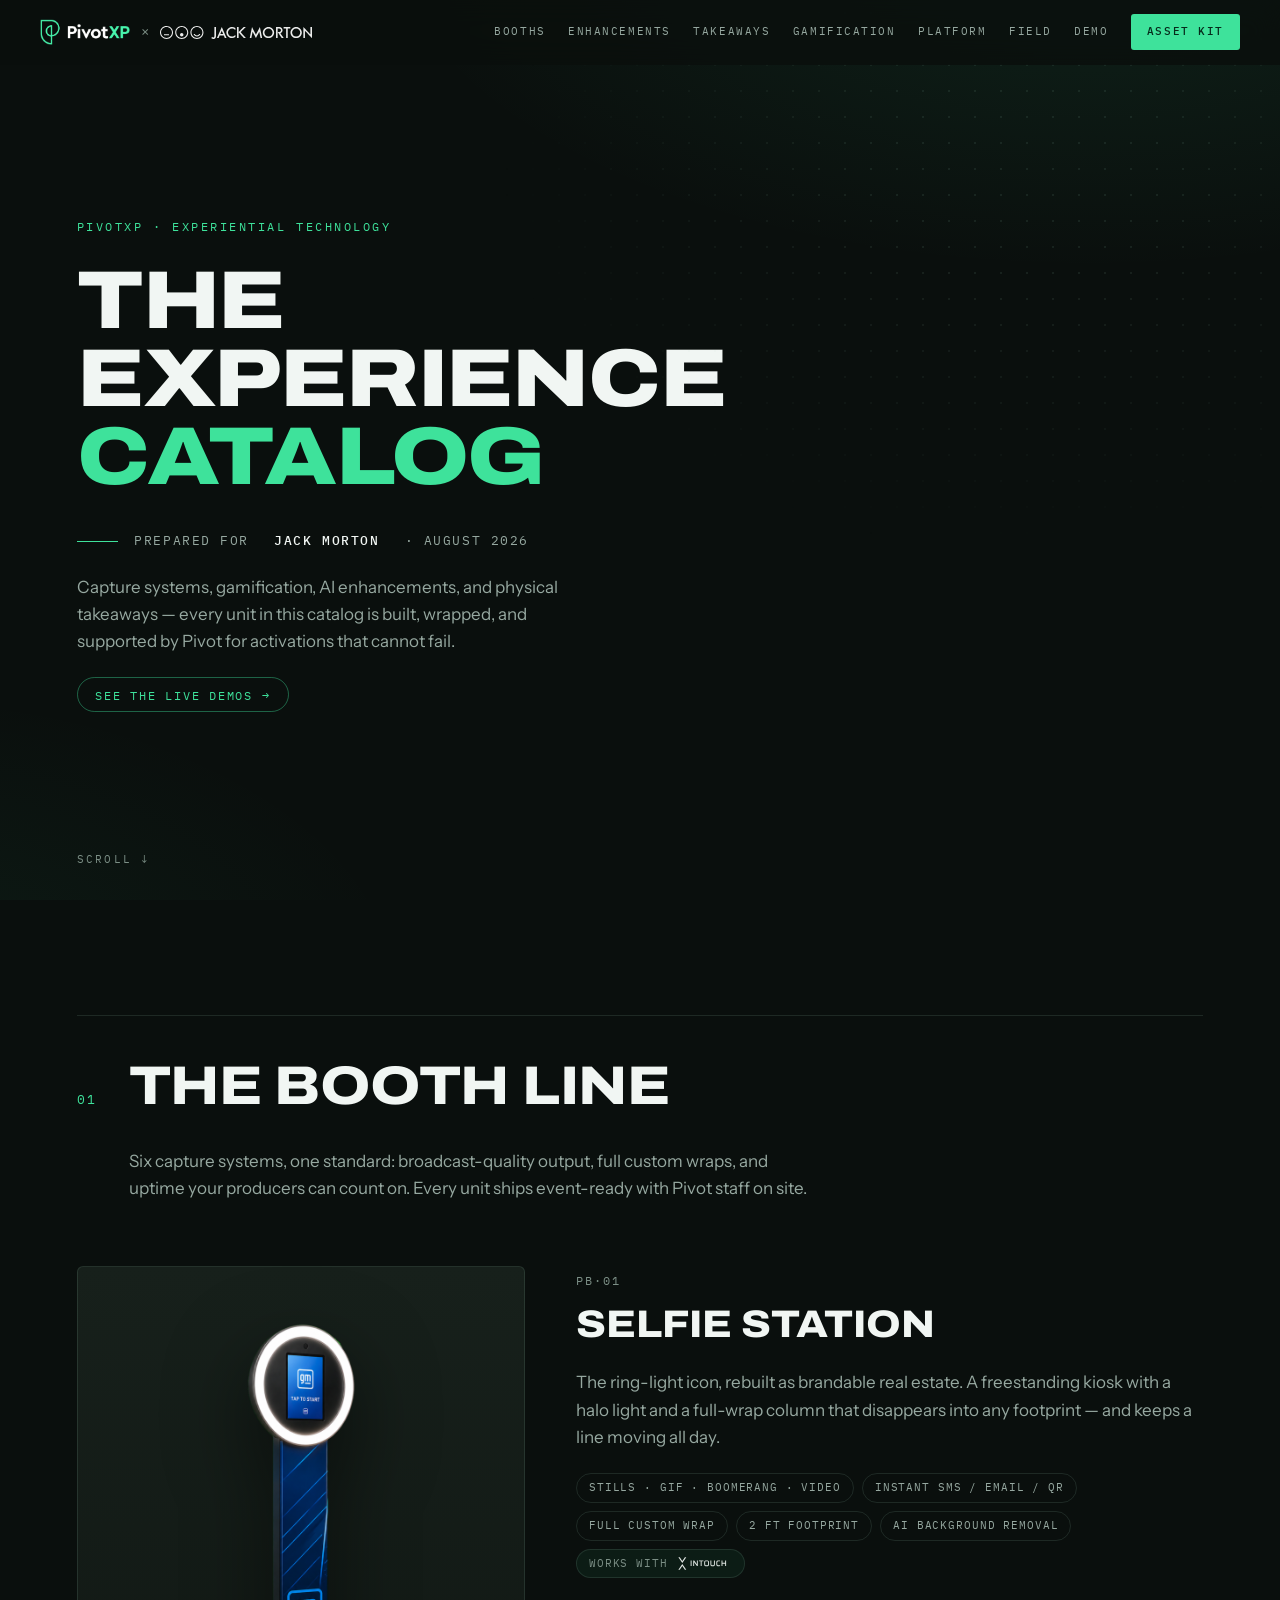
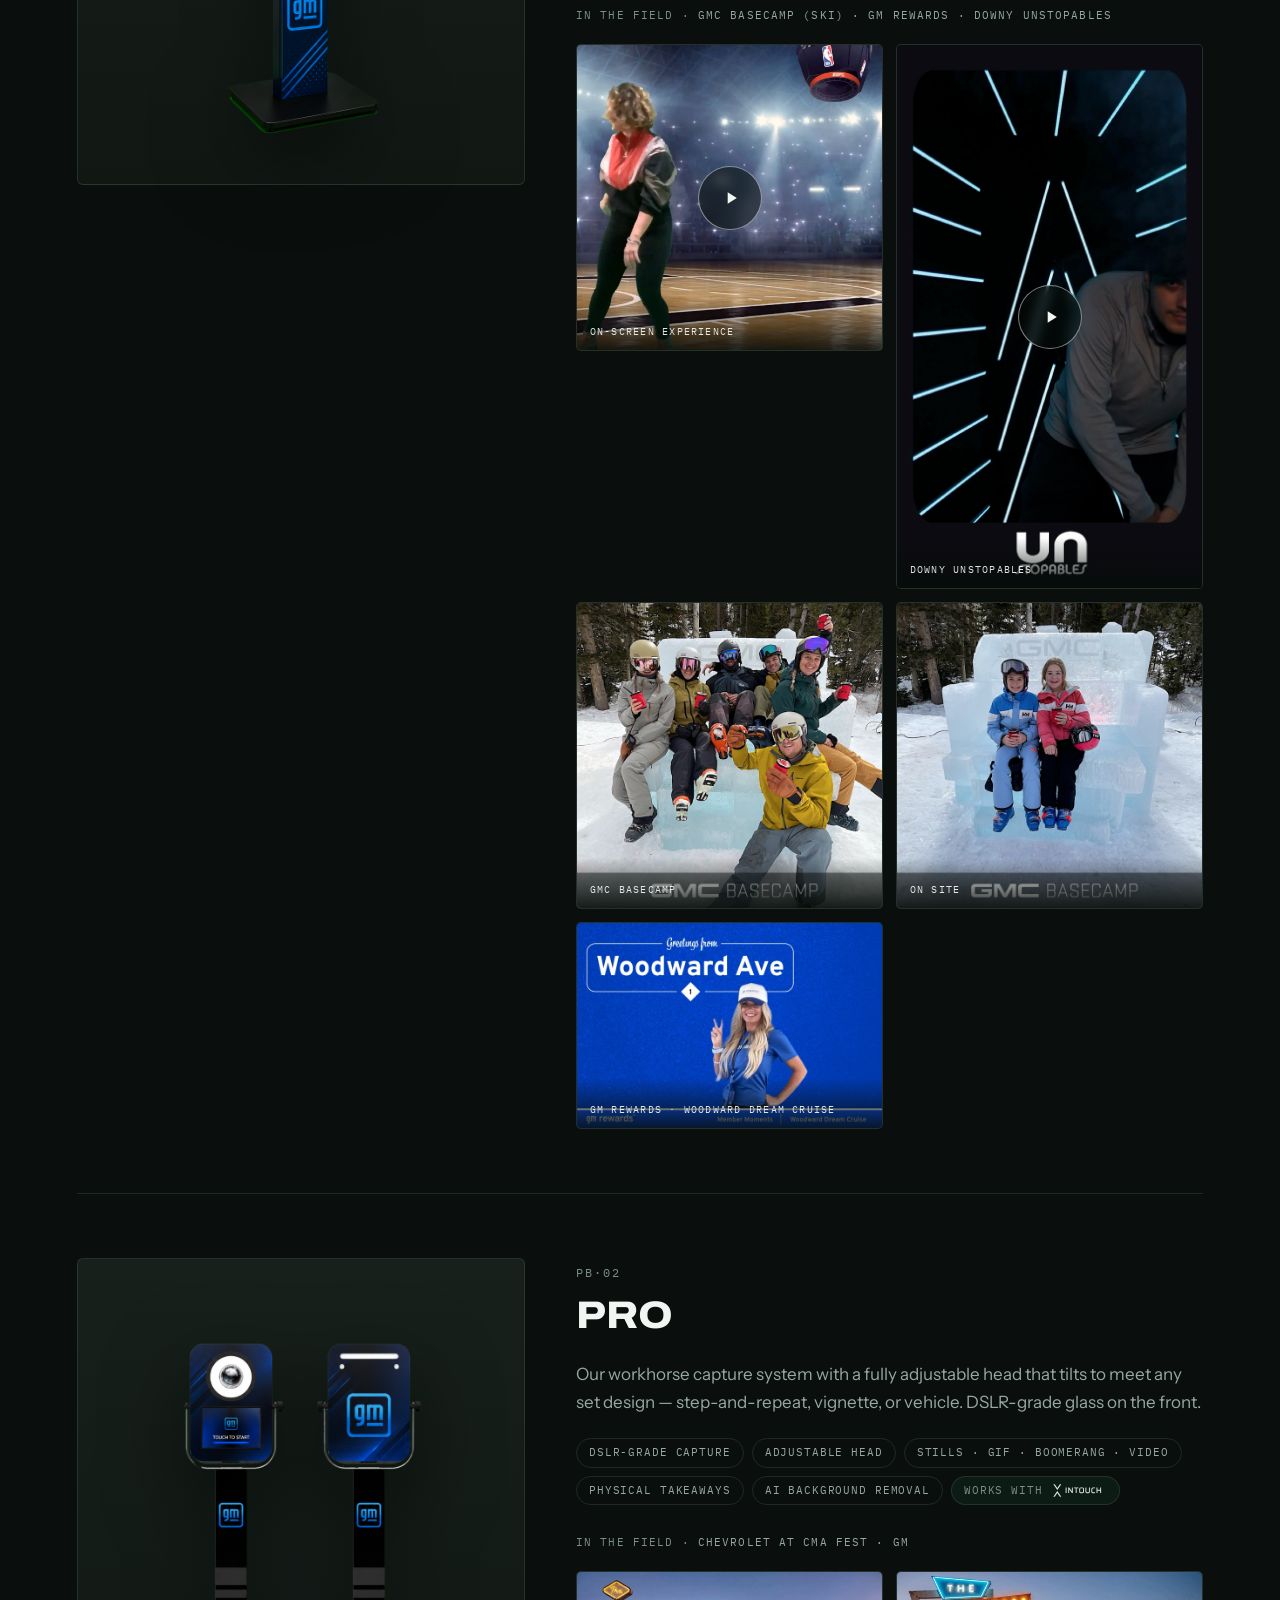
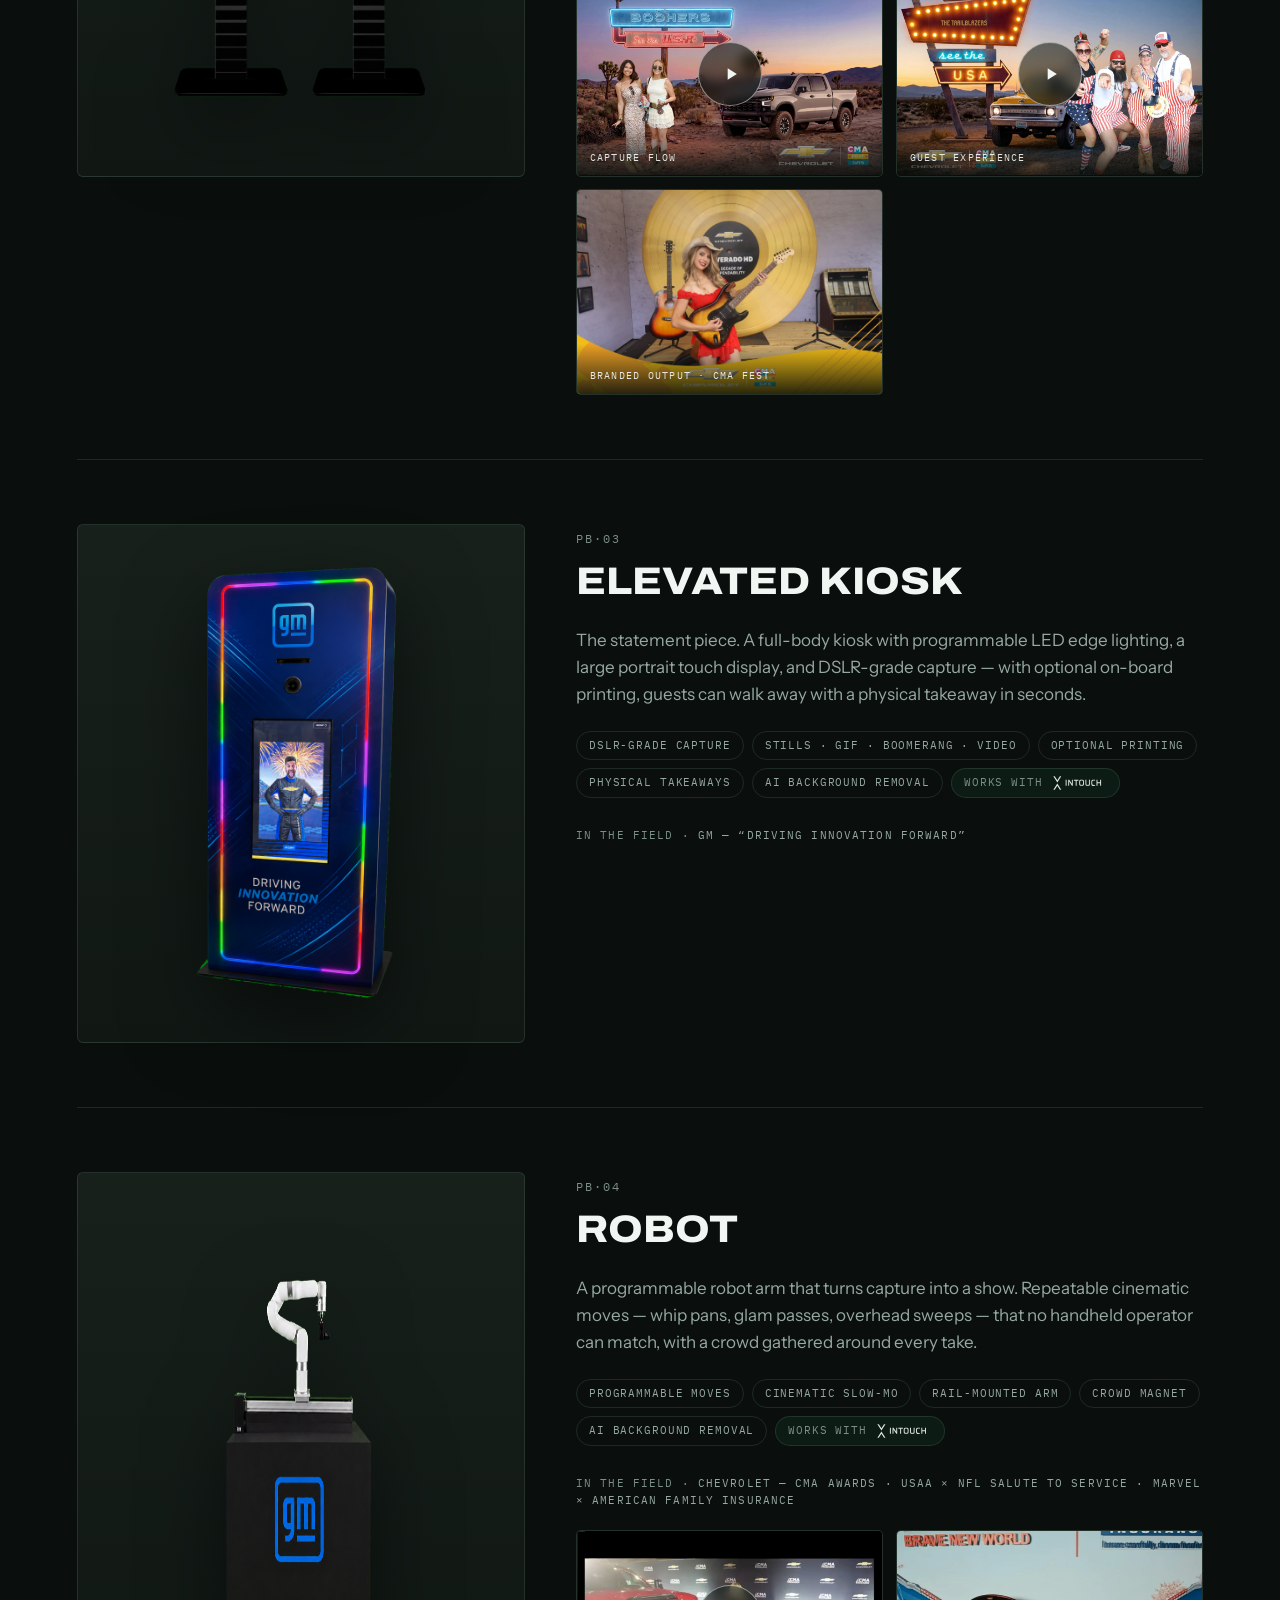
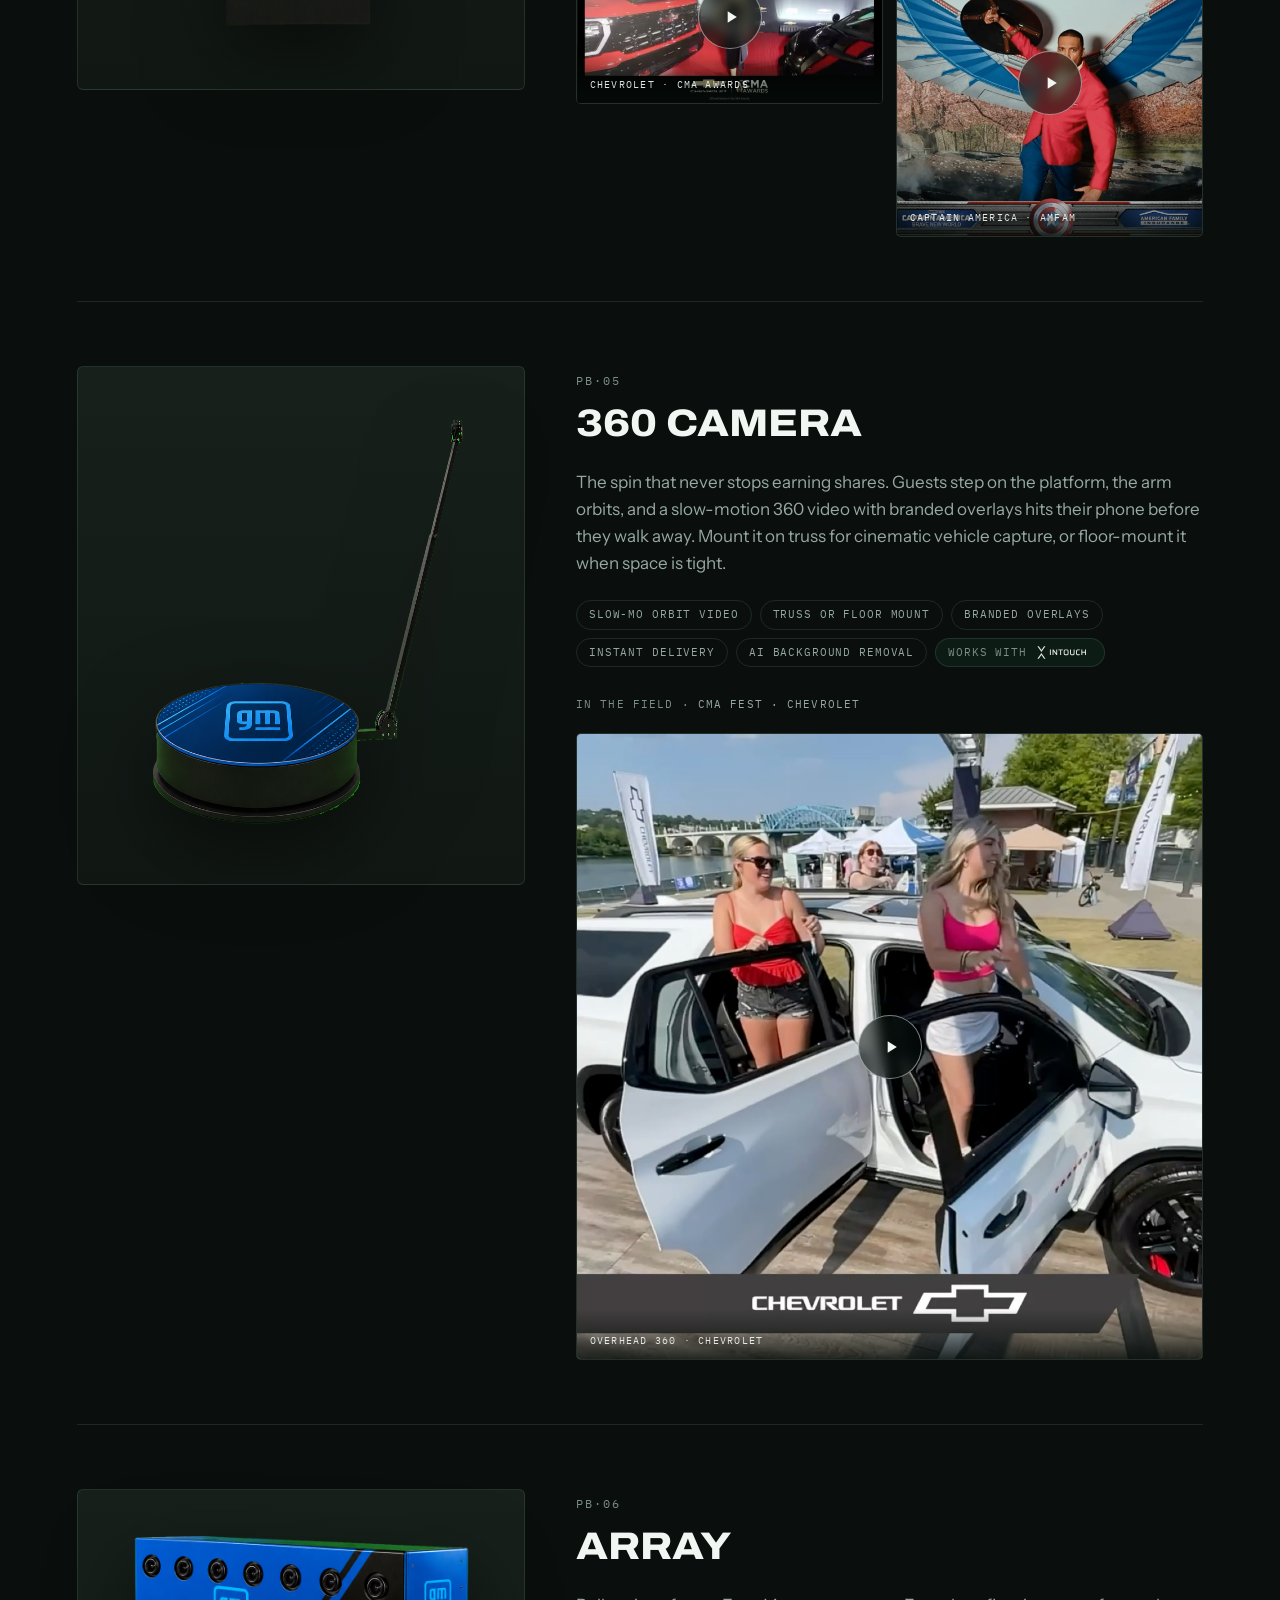
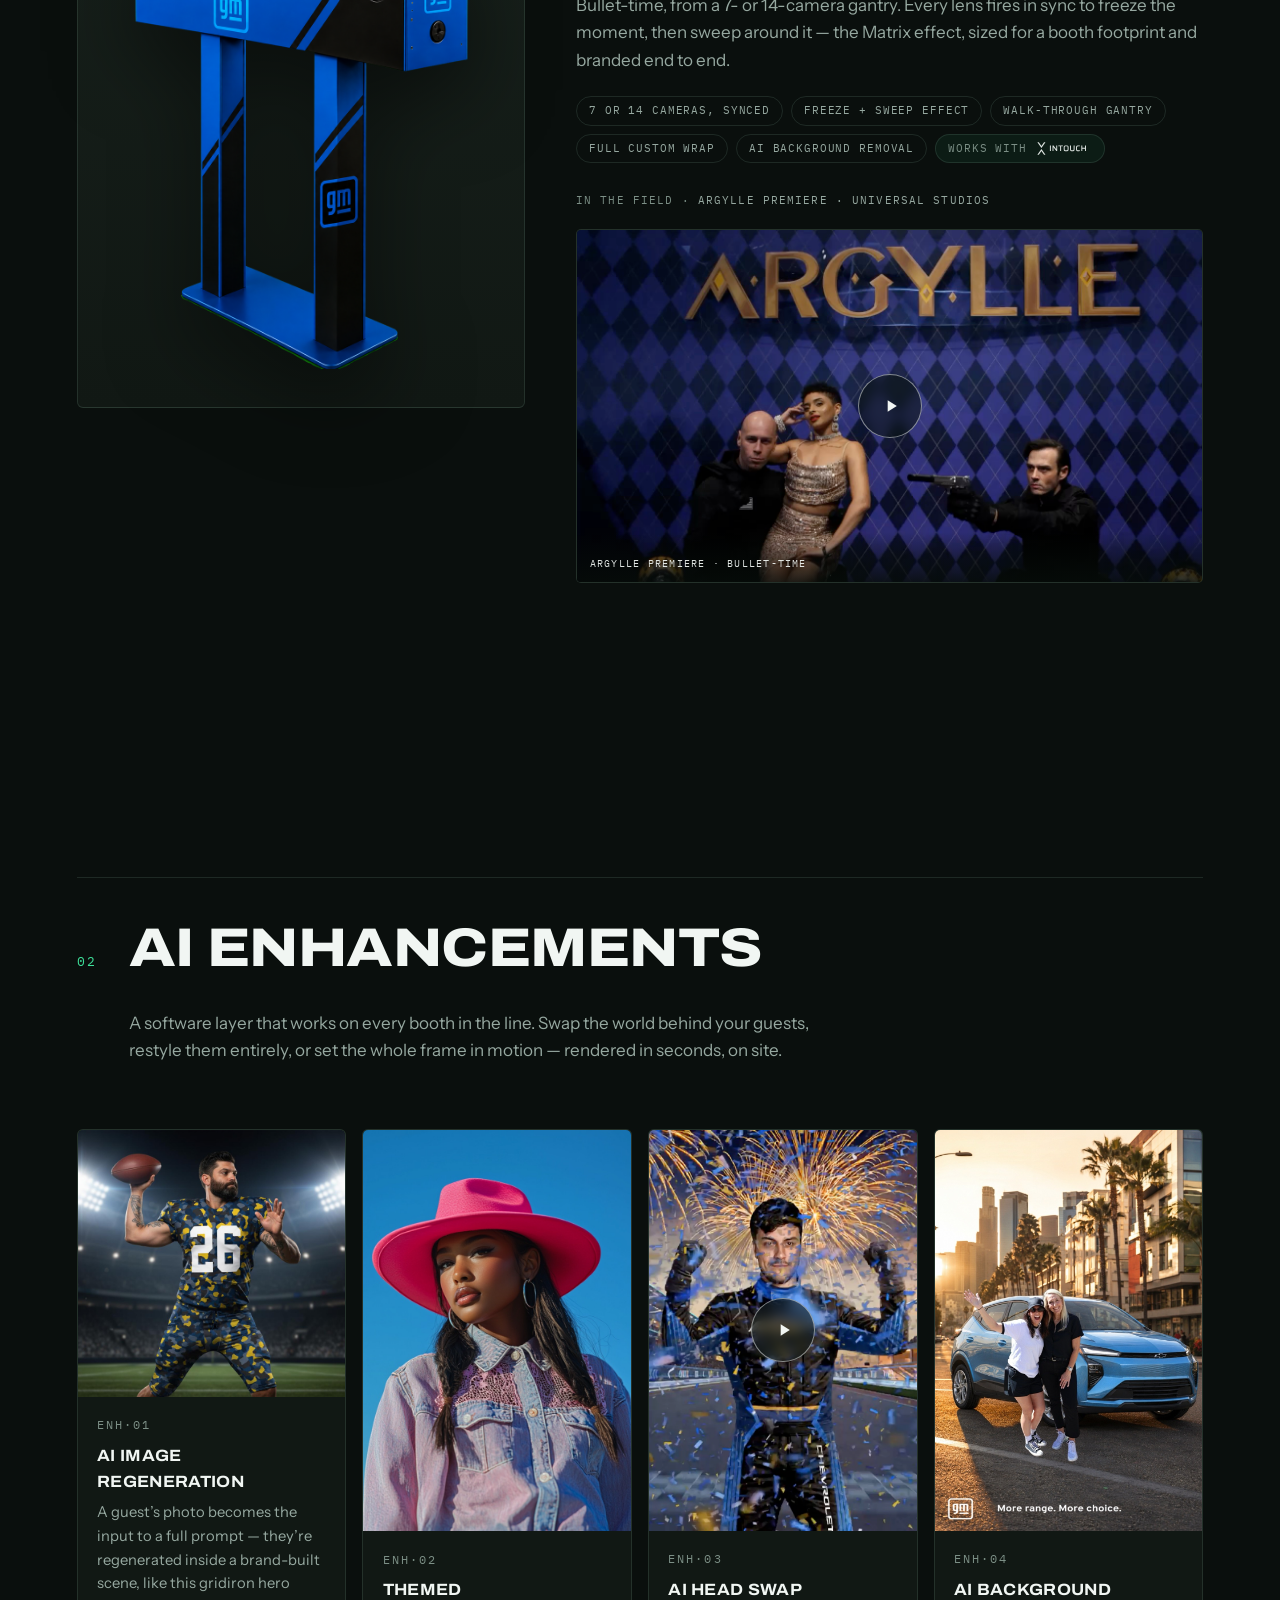
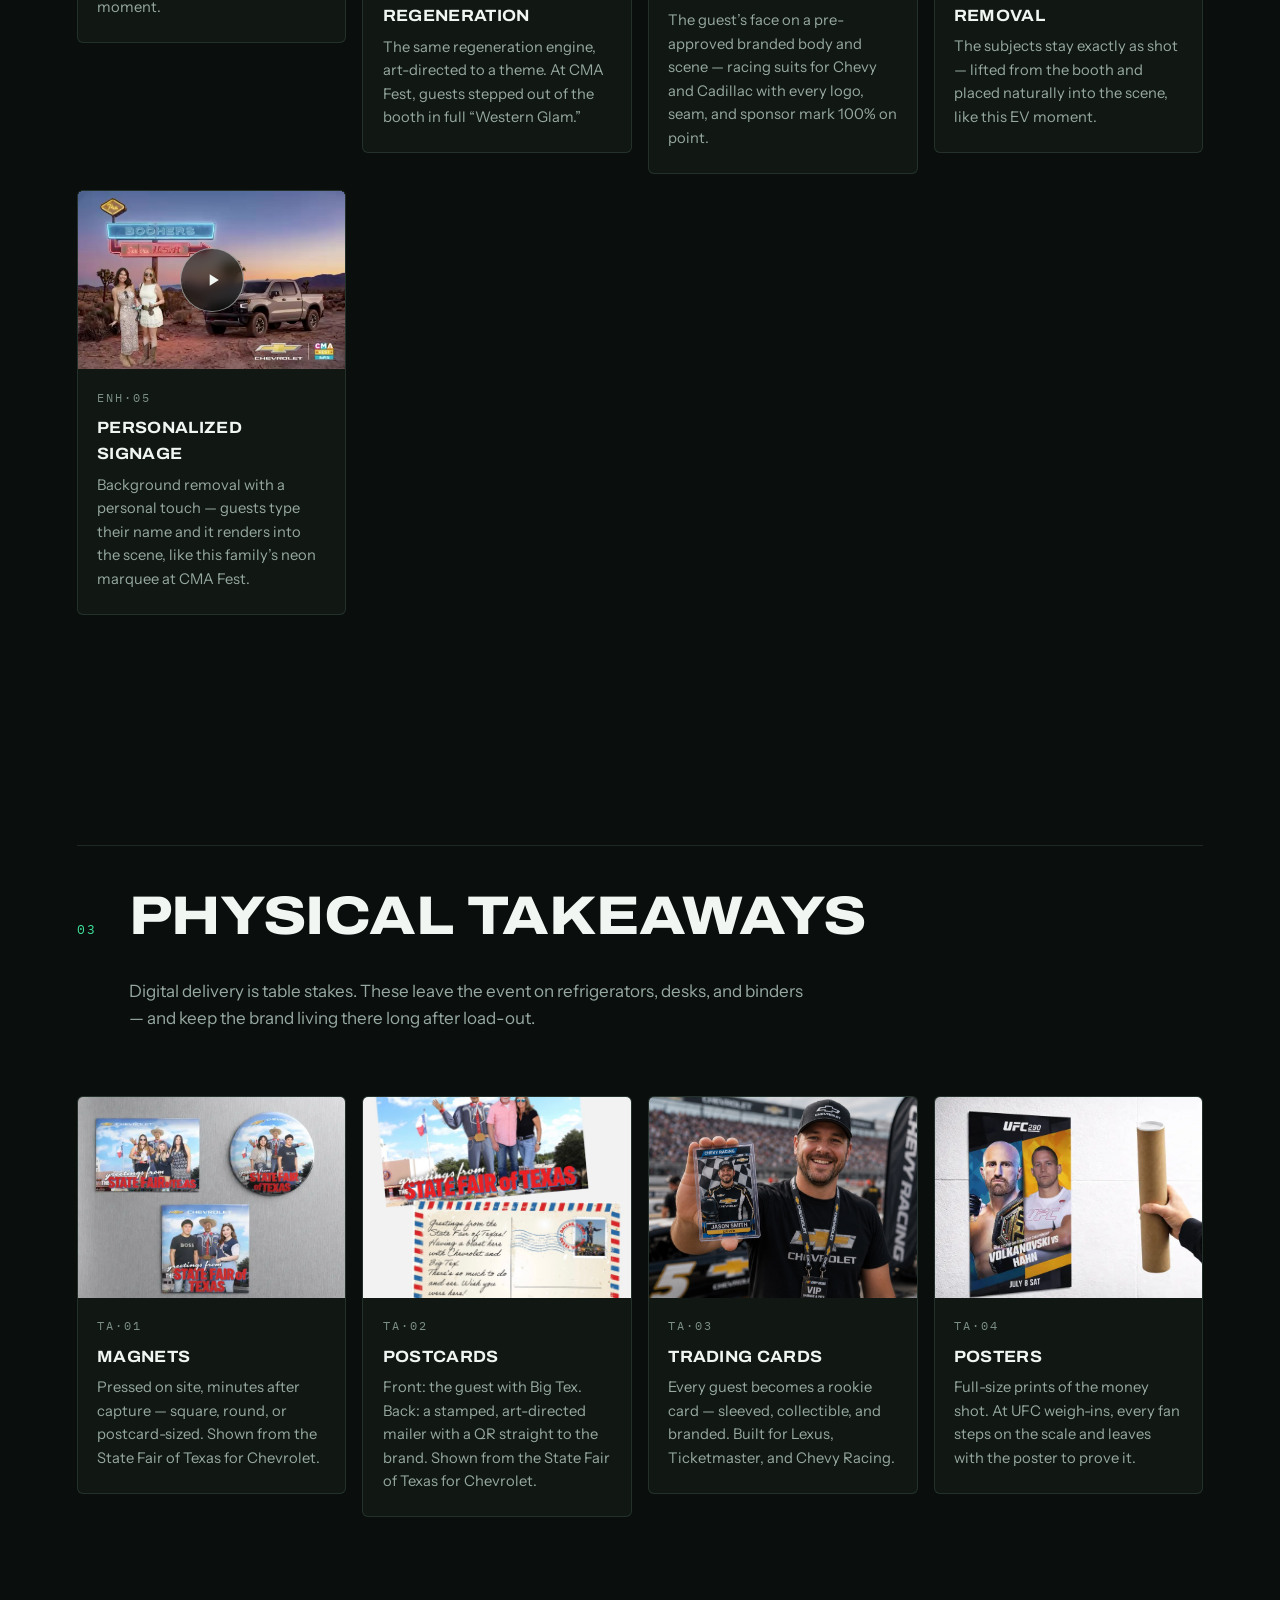
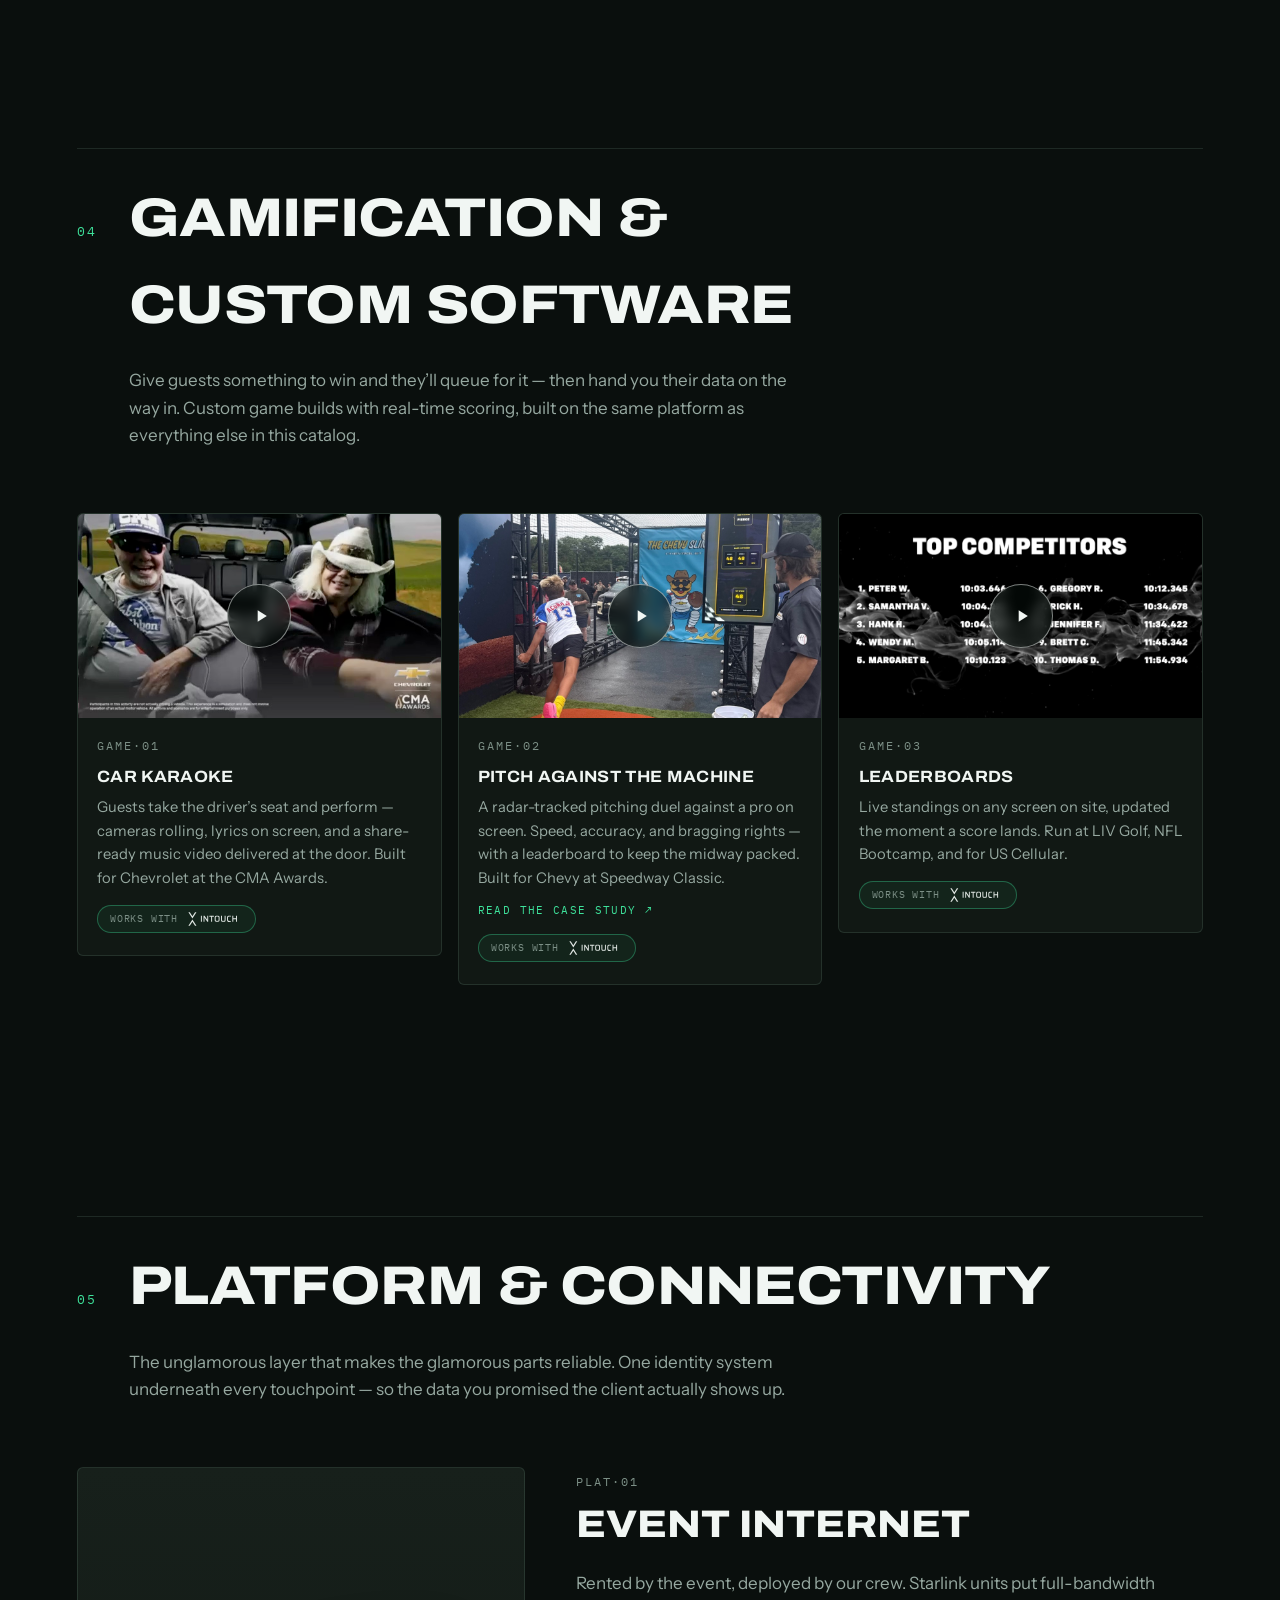
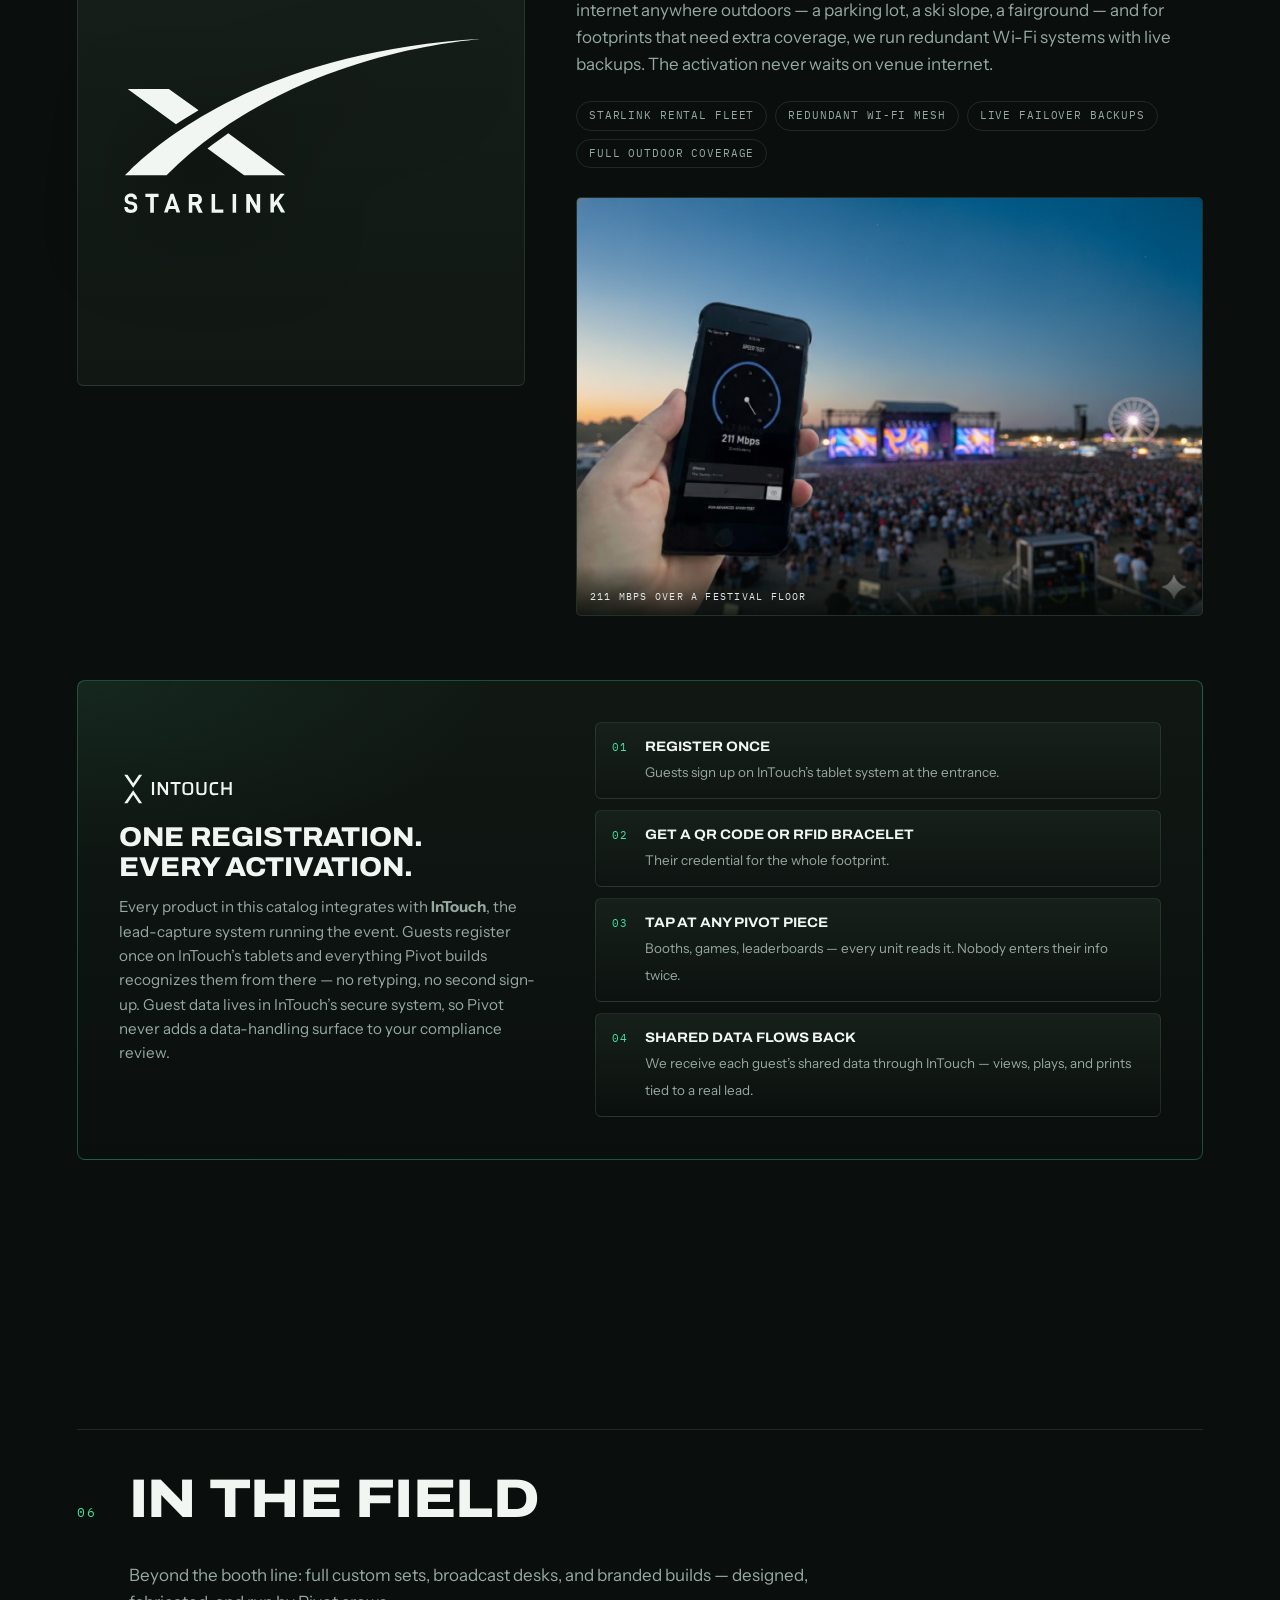
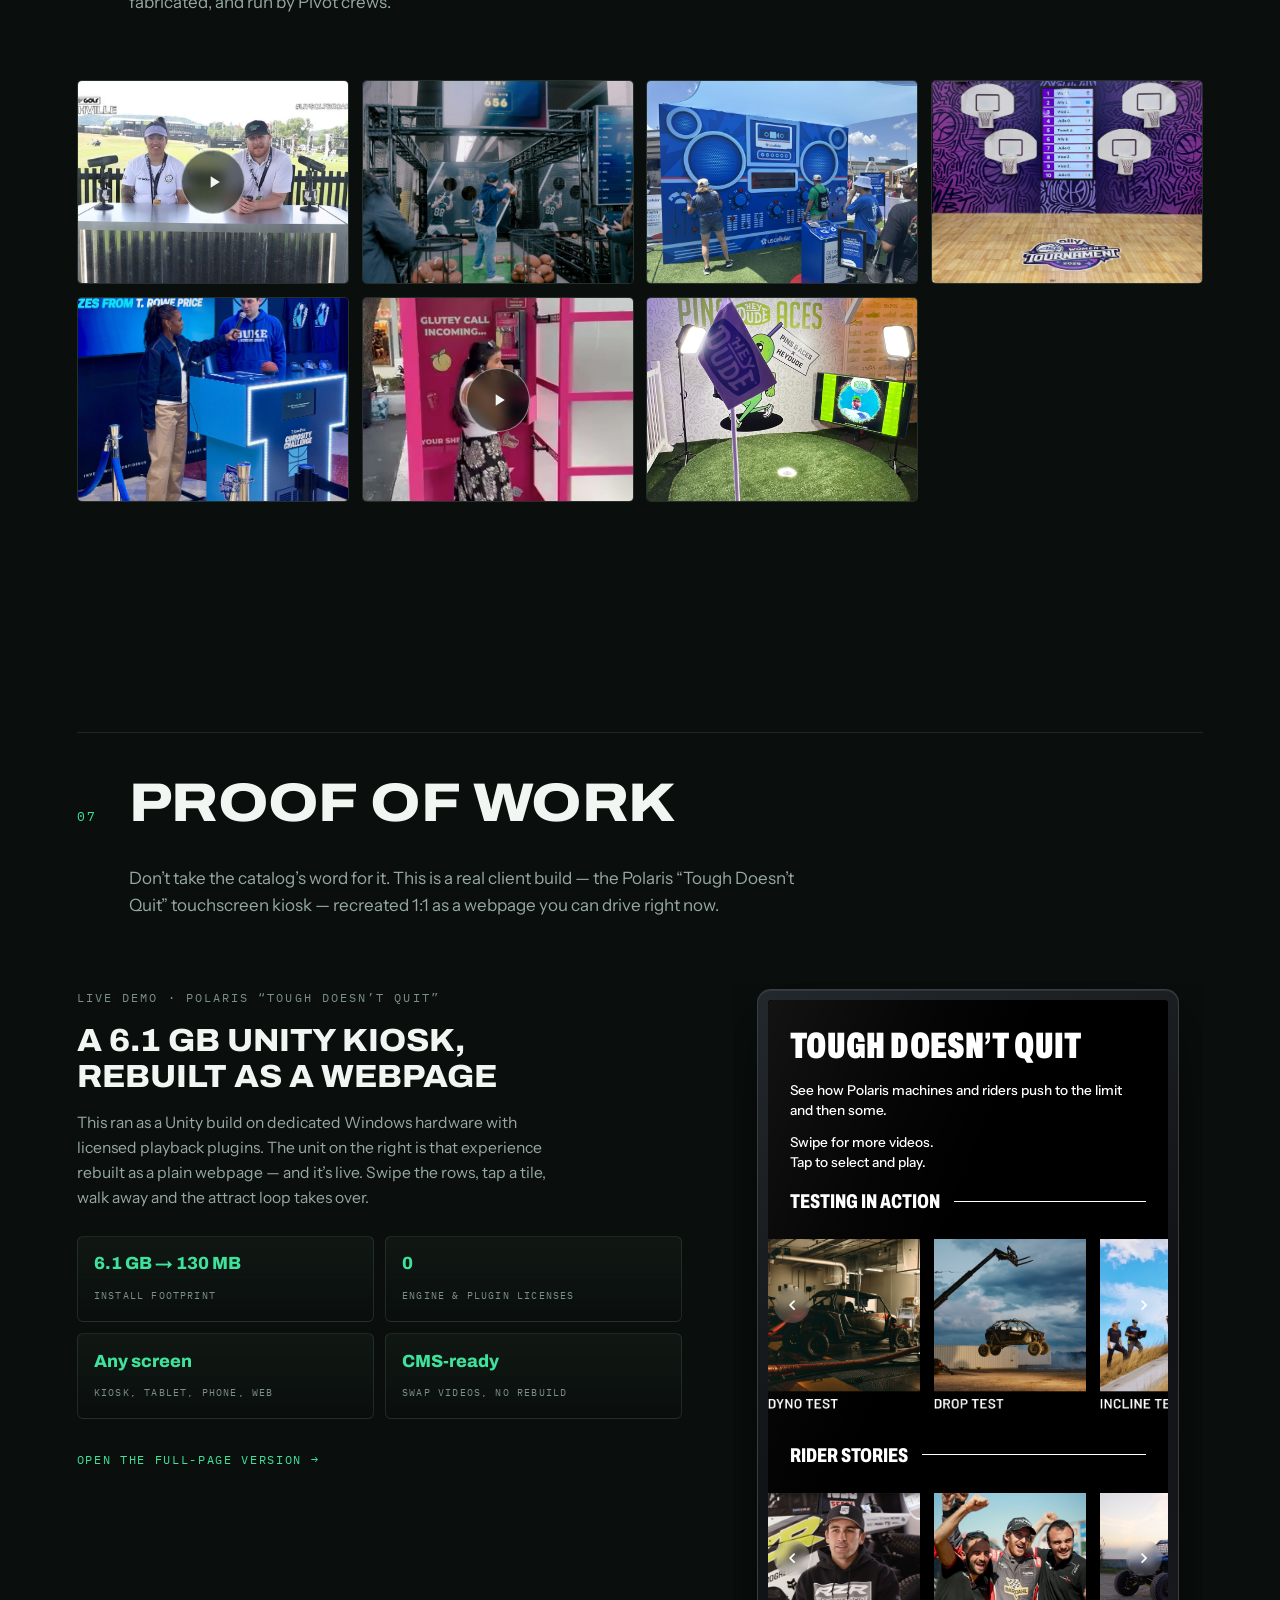
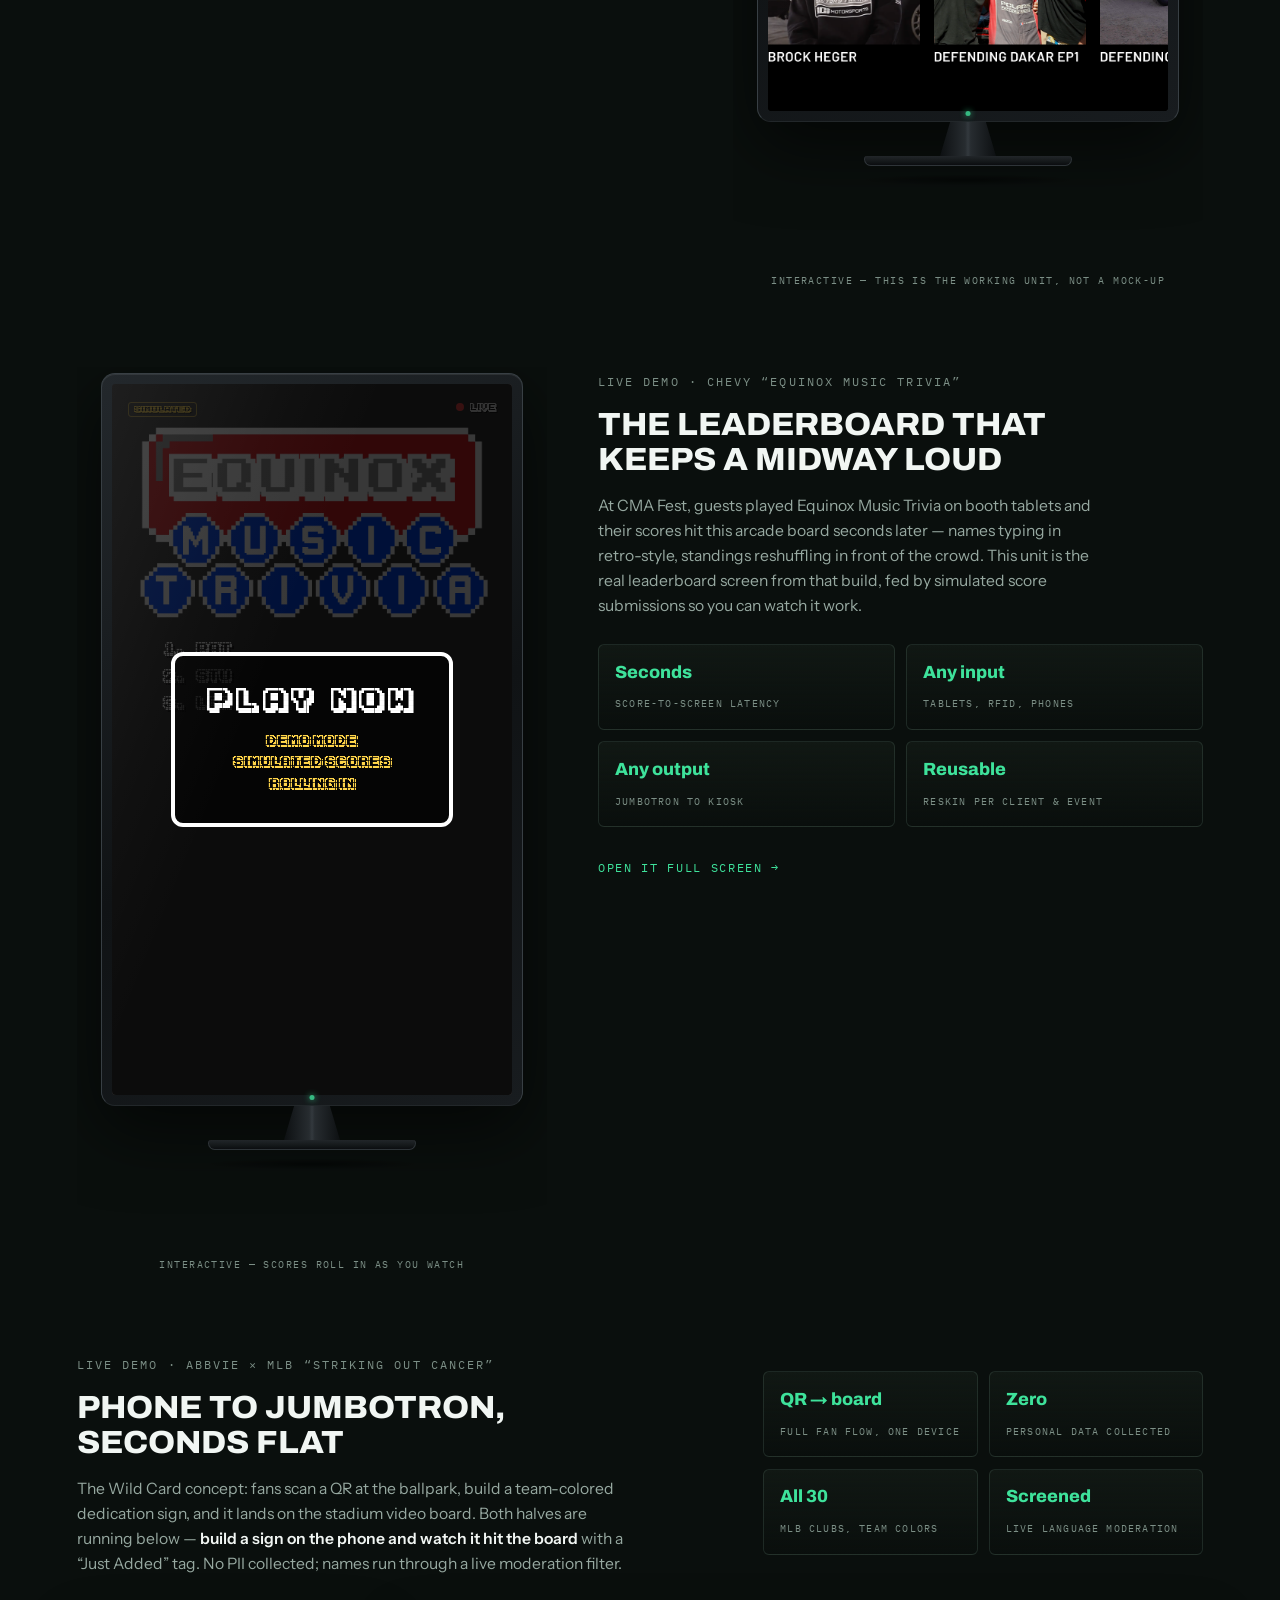
==== commit 5eac085c: "PivotXP x Jack Morton co-brand lockup in nav, footer, and subpage headers Co-Authored-By: Claude Fab" ====
--- a/index.html
+++ b/index.html
@@ -39,7 +39,10 @@
 /* ---------- nav ---------- */
 .nav{position:fixed;inset:0 0 auto 0;z-index:50;display:flex;align-items:center;gap:1.5rem;padding:.9rem clamp(1.2rem,4vw,2.5rem);background:color-mix(in srgb,var(--bg) 82%,transparent);backdrop-filter:blur(14px);border-bottom:1px solid transparent;transition:border-color .3s}
 .nav.scrolled{border-bottom-color:var(--line)}
+.nav .brand{display:flex;align-items:center;gap:.7rem}
 .nav img{height:26px;width:auto}
+.brand .bx{font-family:var(--mono);font-size:.85rem;color:var(--dim)}
+.brand img.jm{height:13px;width:auto;opacity:.92}
 .nav-links{display:flex;gap:1.4rem;margin-left:auto;align-items:center}
 .nav-links a{font-family:var(--mono);font-size:.7rem;letter-spacing:.14em;text-transform:uppercase;color:var(--muted);transition:color .2s}
 .nav-links a:hover{color:var(--ink)}
@@ -233,7 +236,7 @@
 <body>
 
 <nav class="nav" id="nav" aria-label="Catalog sections">
-  <img src="assets/img/pivot-logo.png" alt="PivotXP" width="2101" height="607">
+  <a class="brand" href="#top"><img src="assets/img/pivot-logo.png" alt="PivotXP" width="142" height="34"><span class="bx">×</span><img class="jm" src="assets/img/jackmorton-logo.svg" alt="Jack Morton"></a>
   <div class="nav-links">
     <a href="#booths">Booths</a>
     <a href="#enhancements">Enhancements</a>
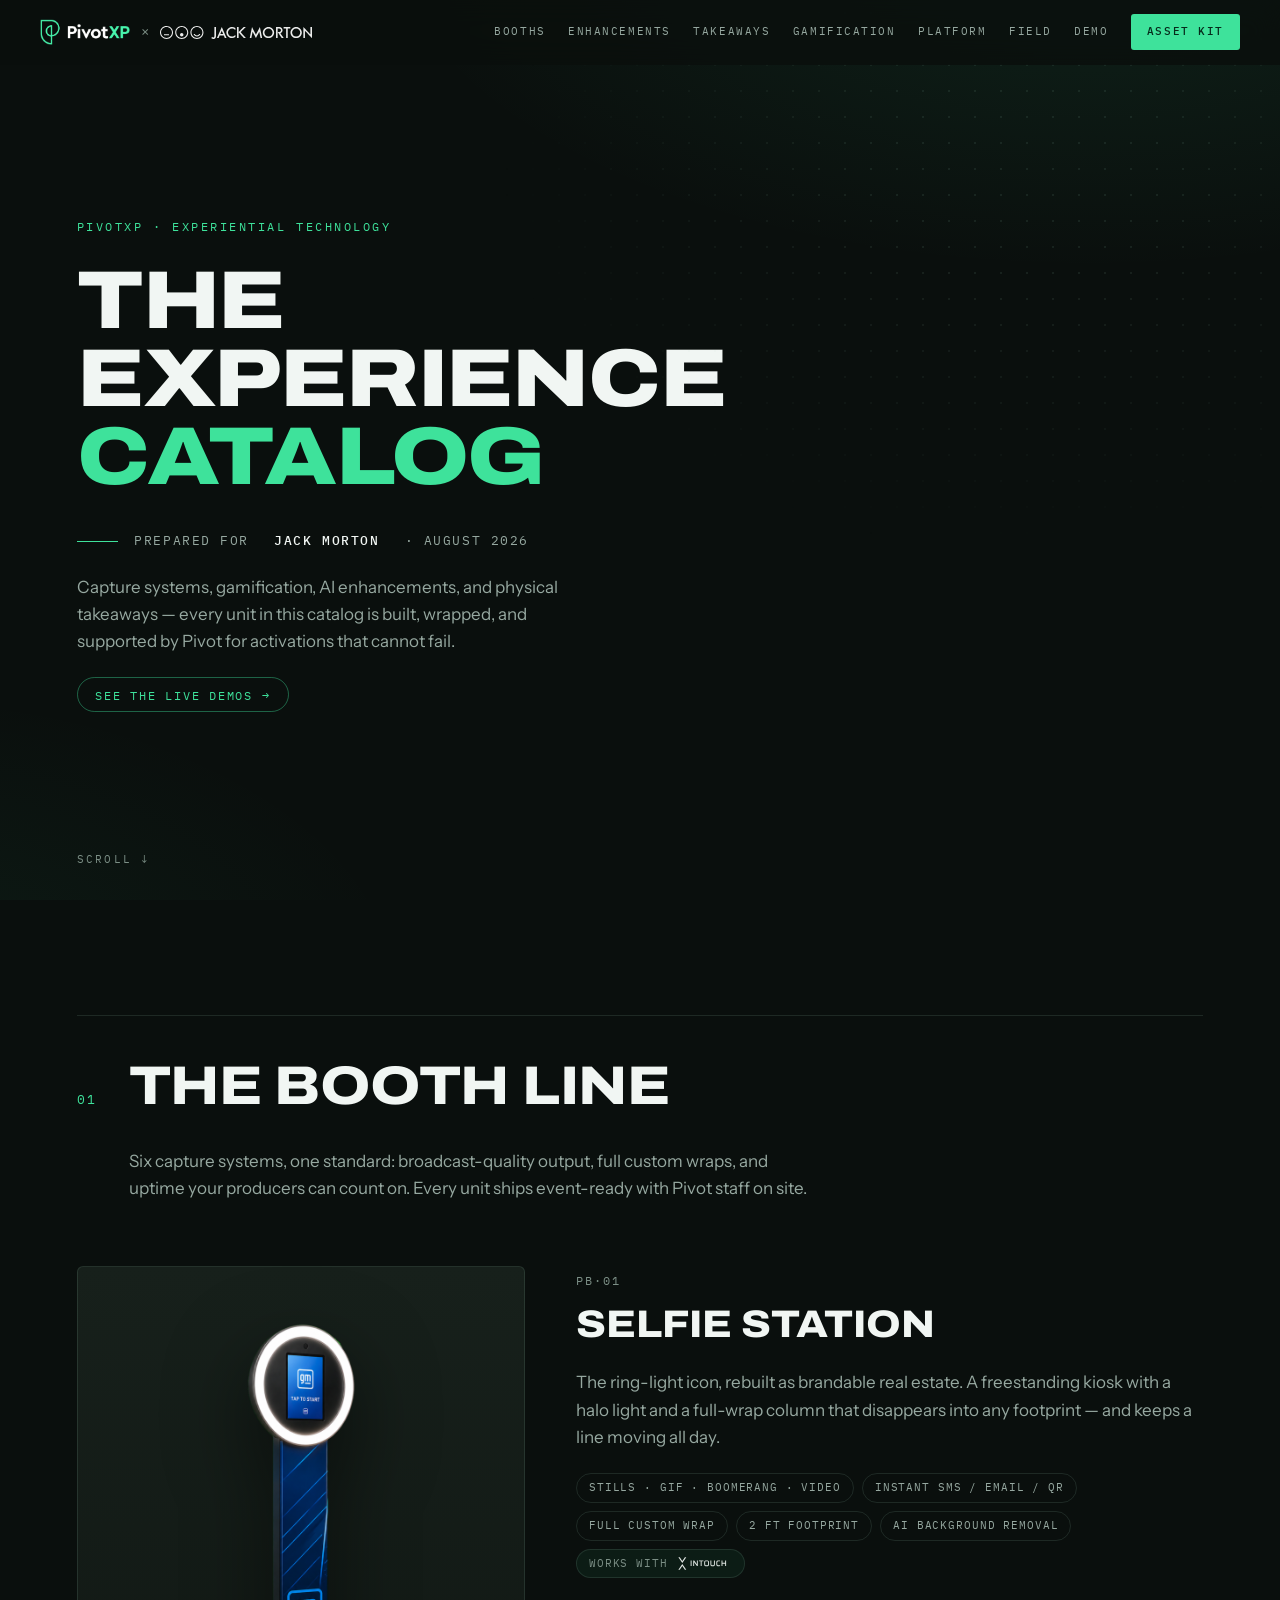
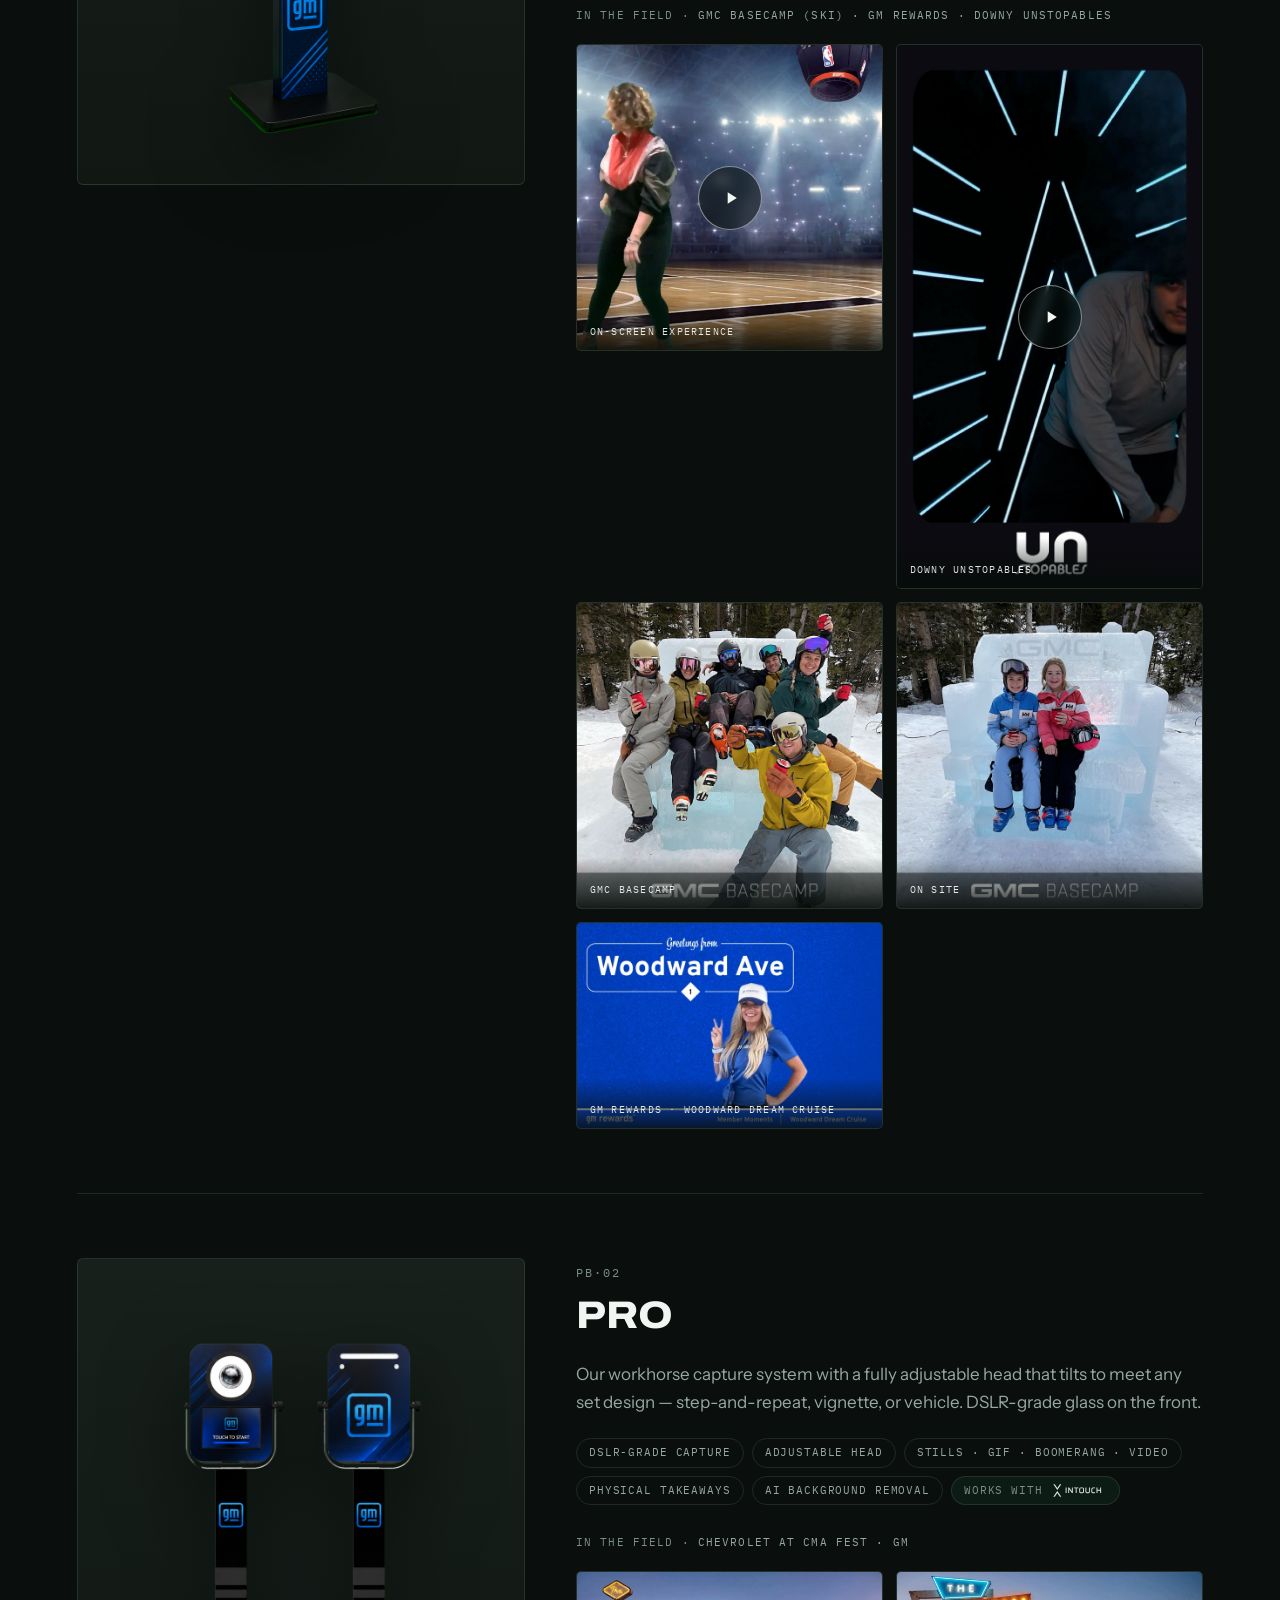
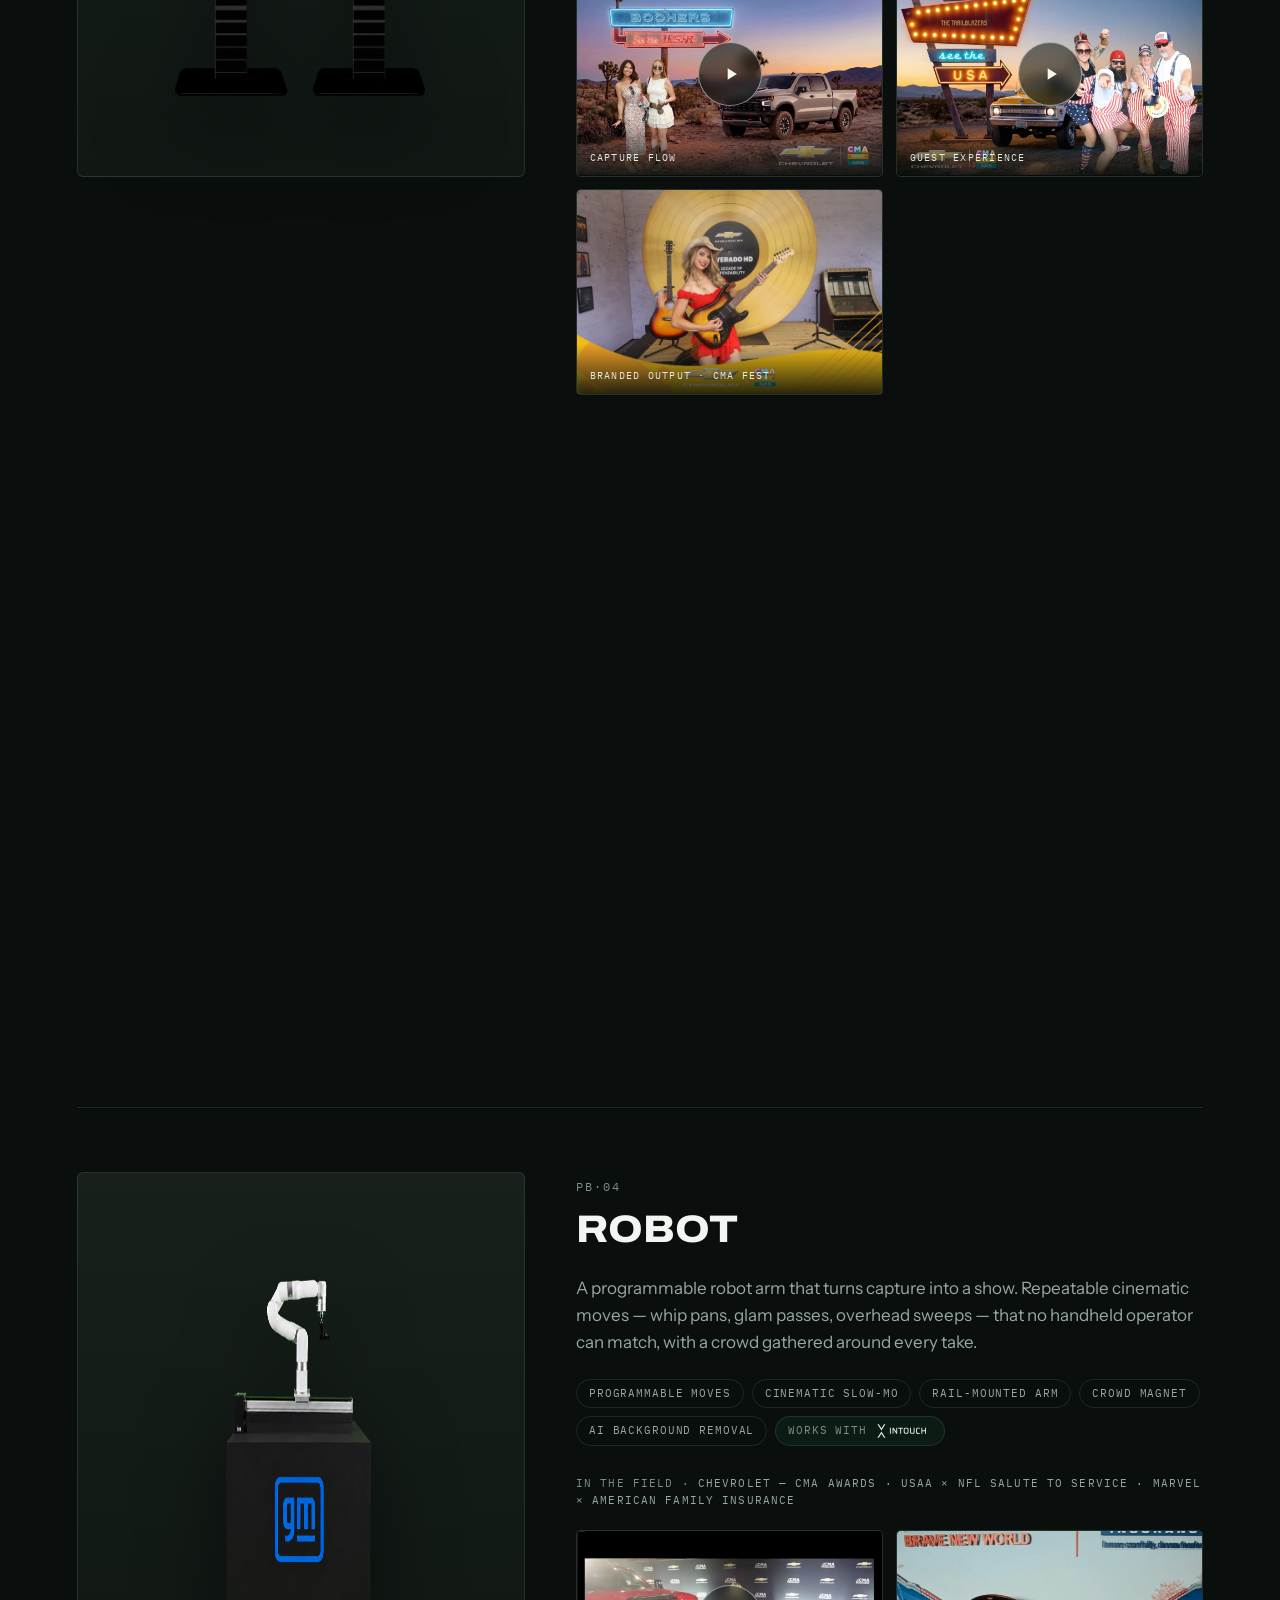
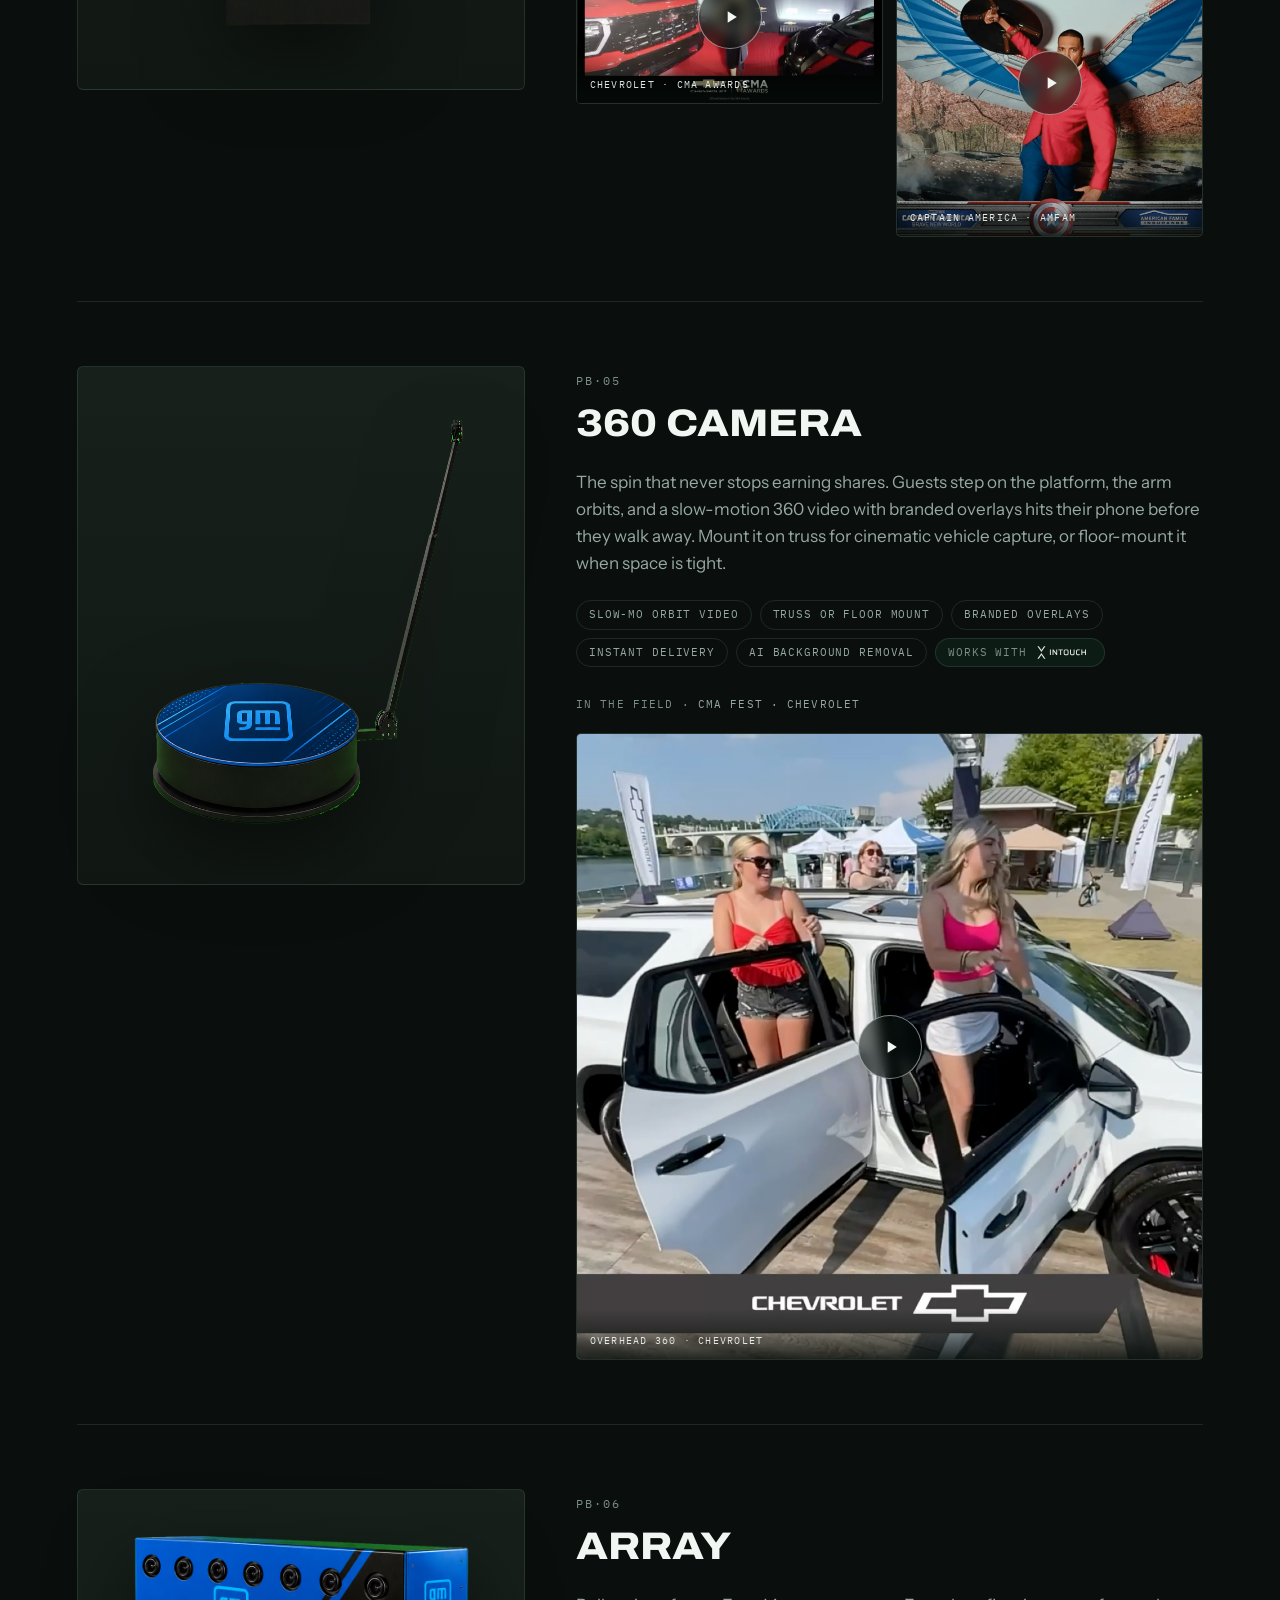
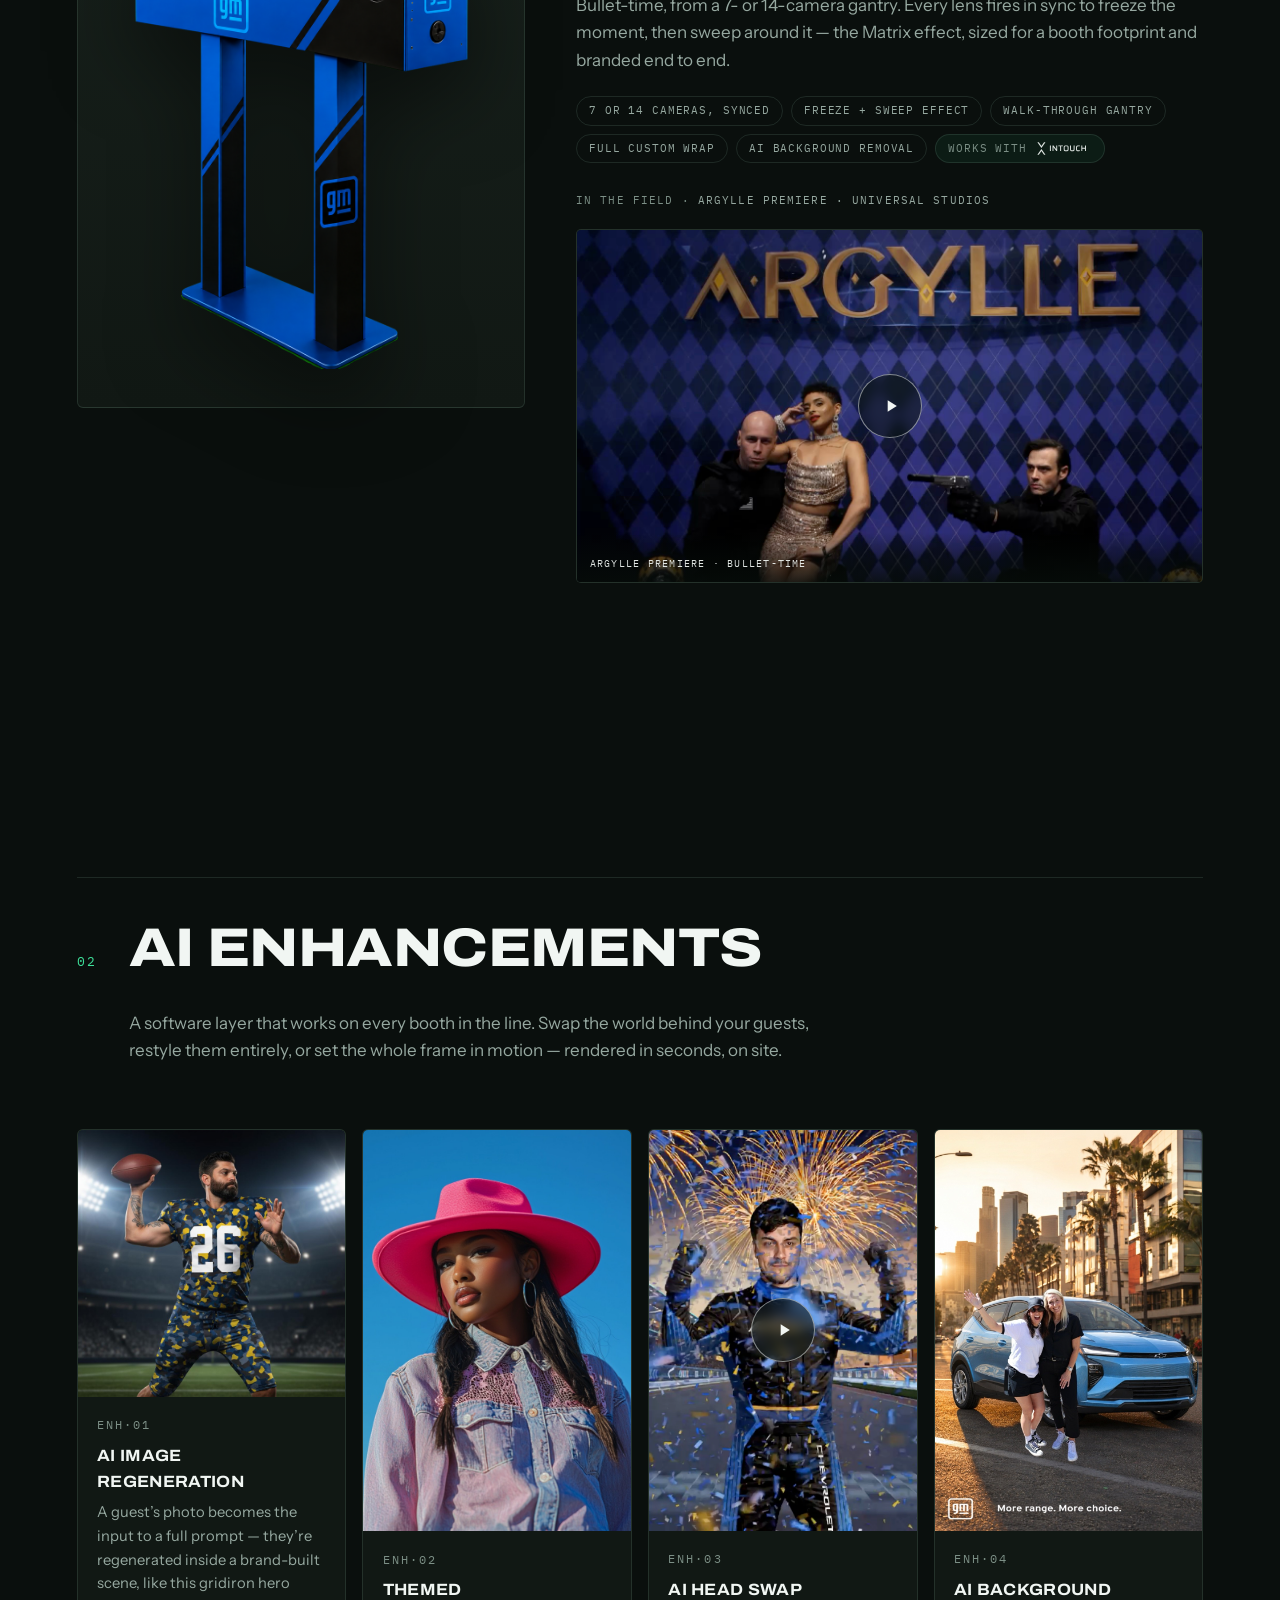
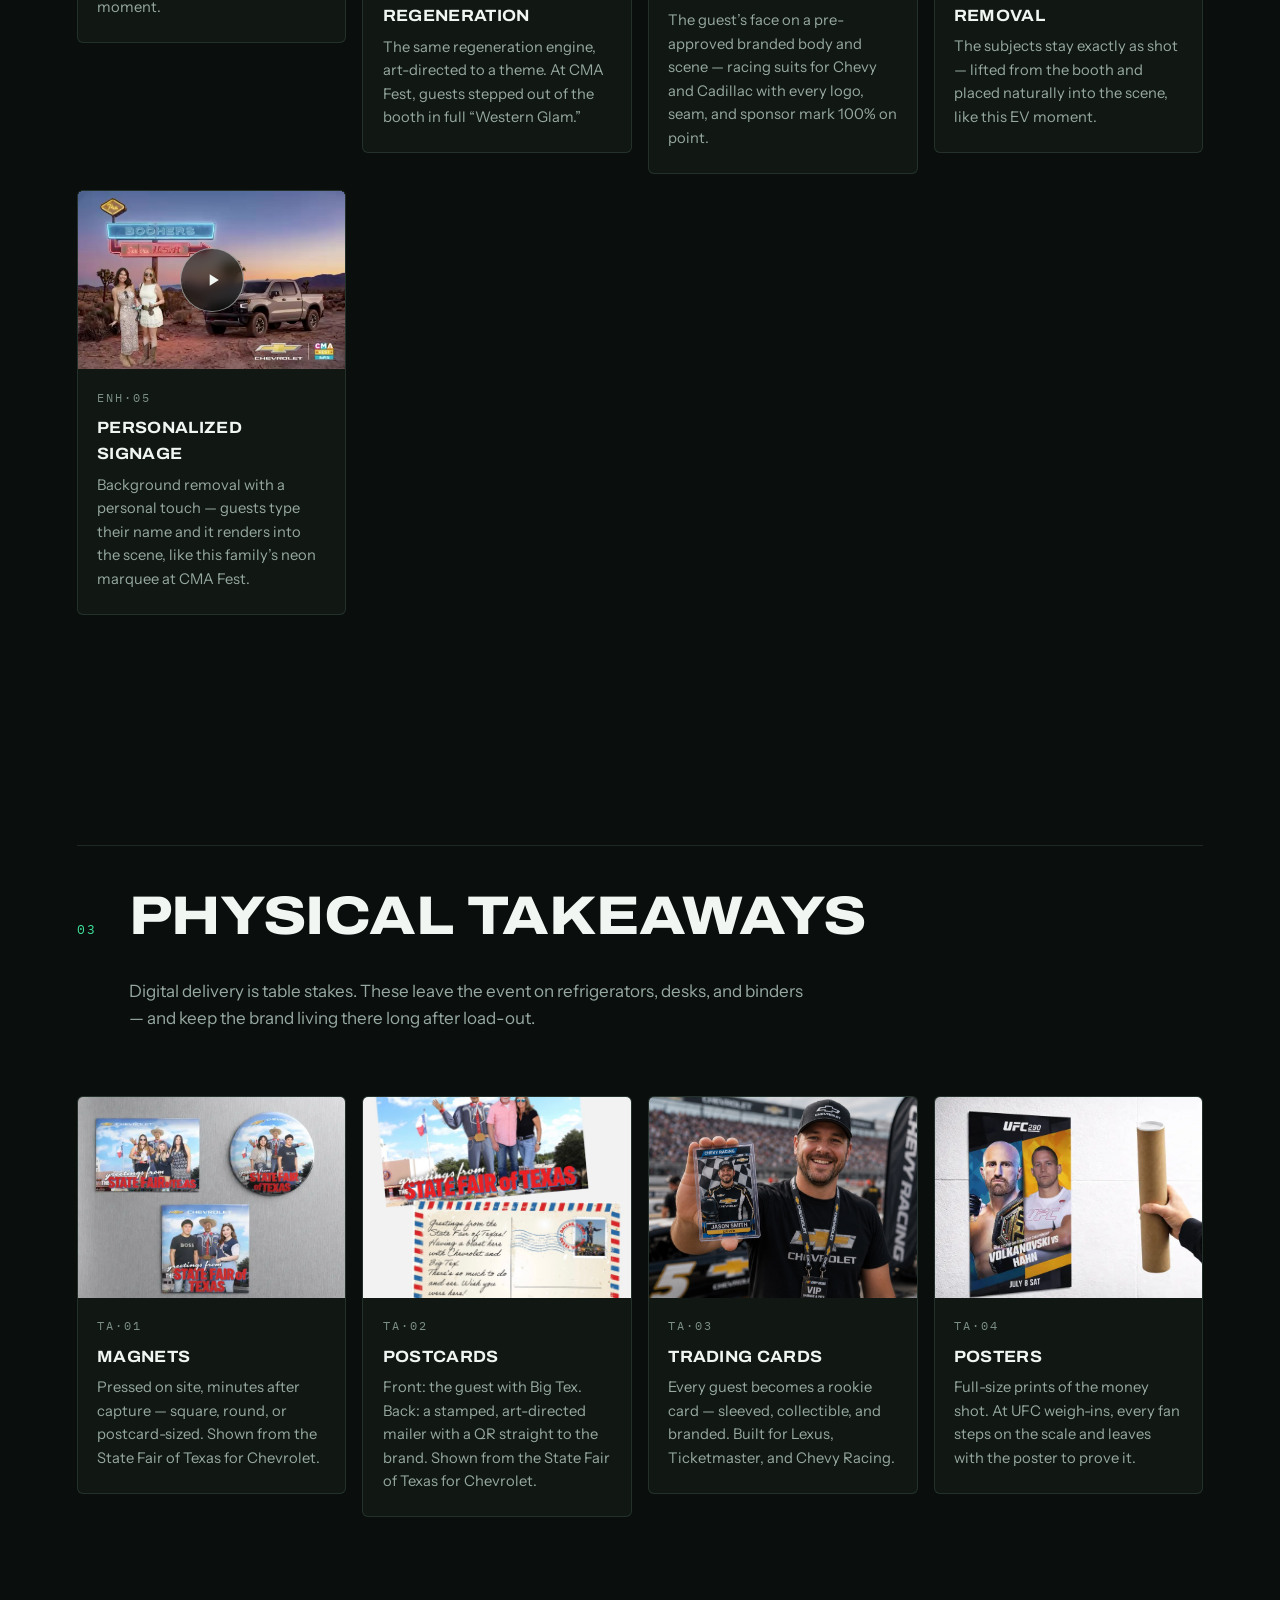
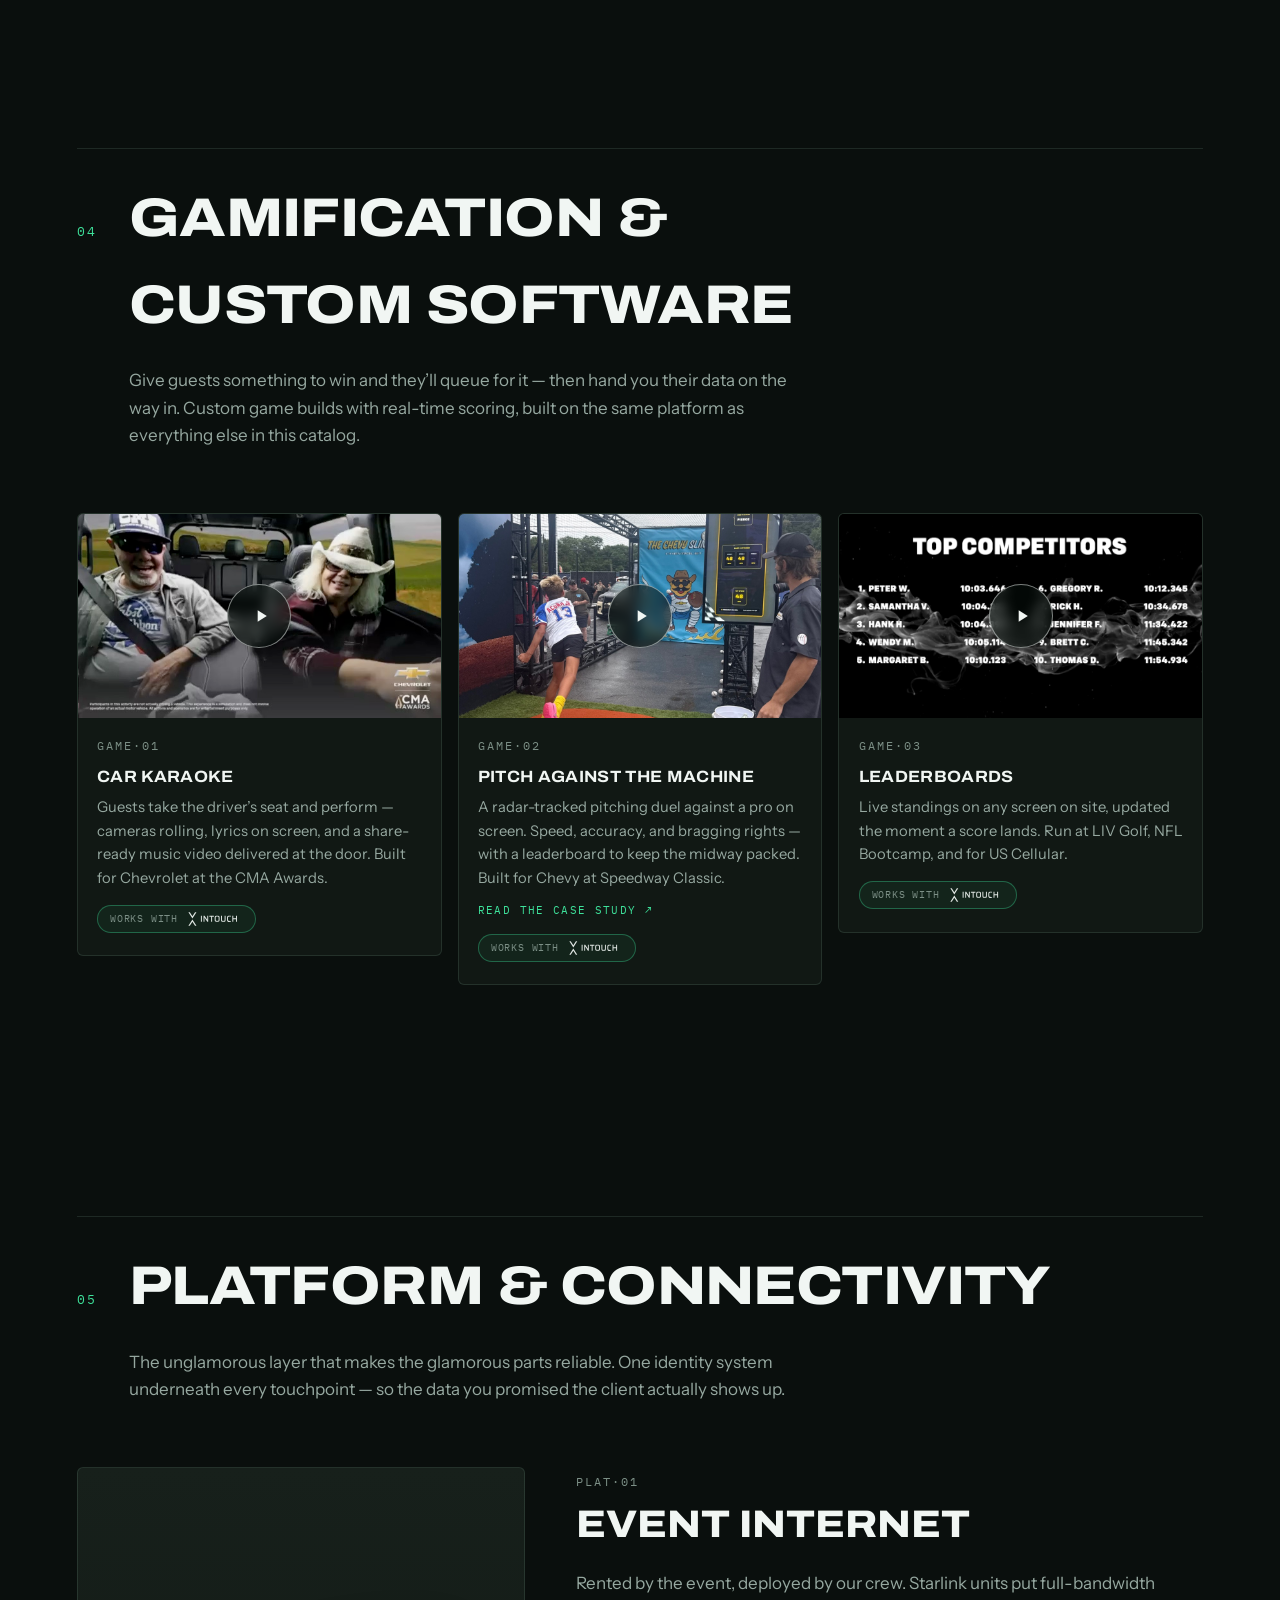
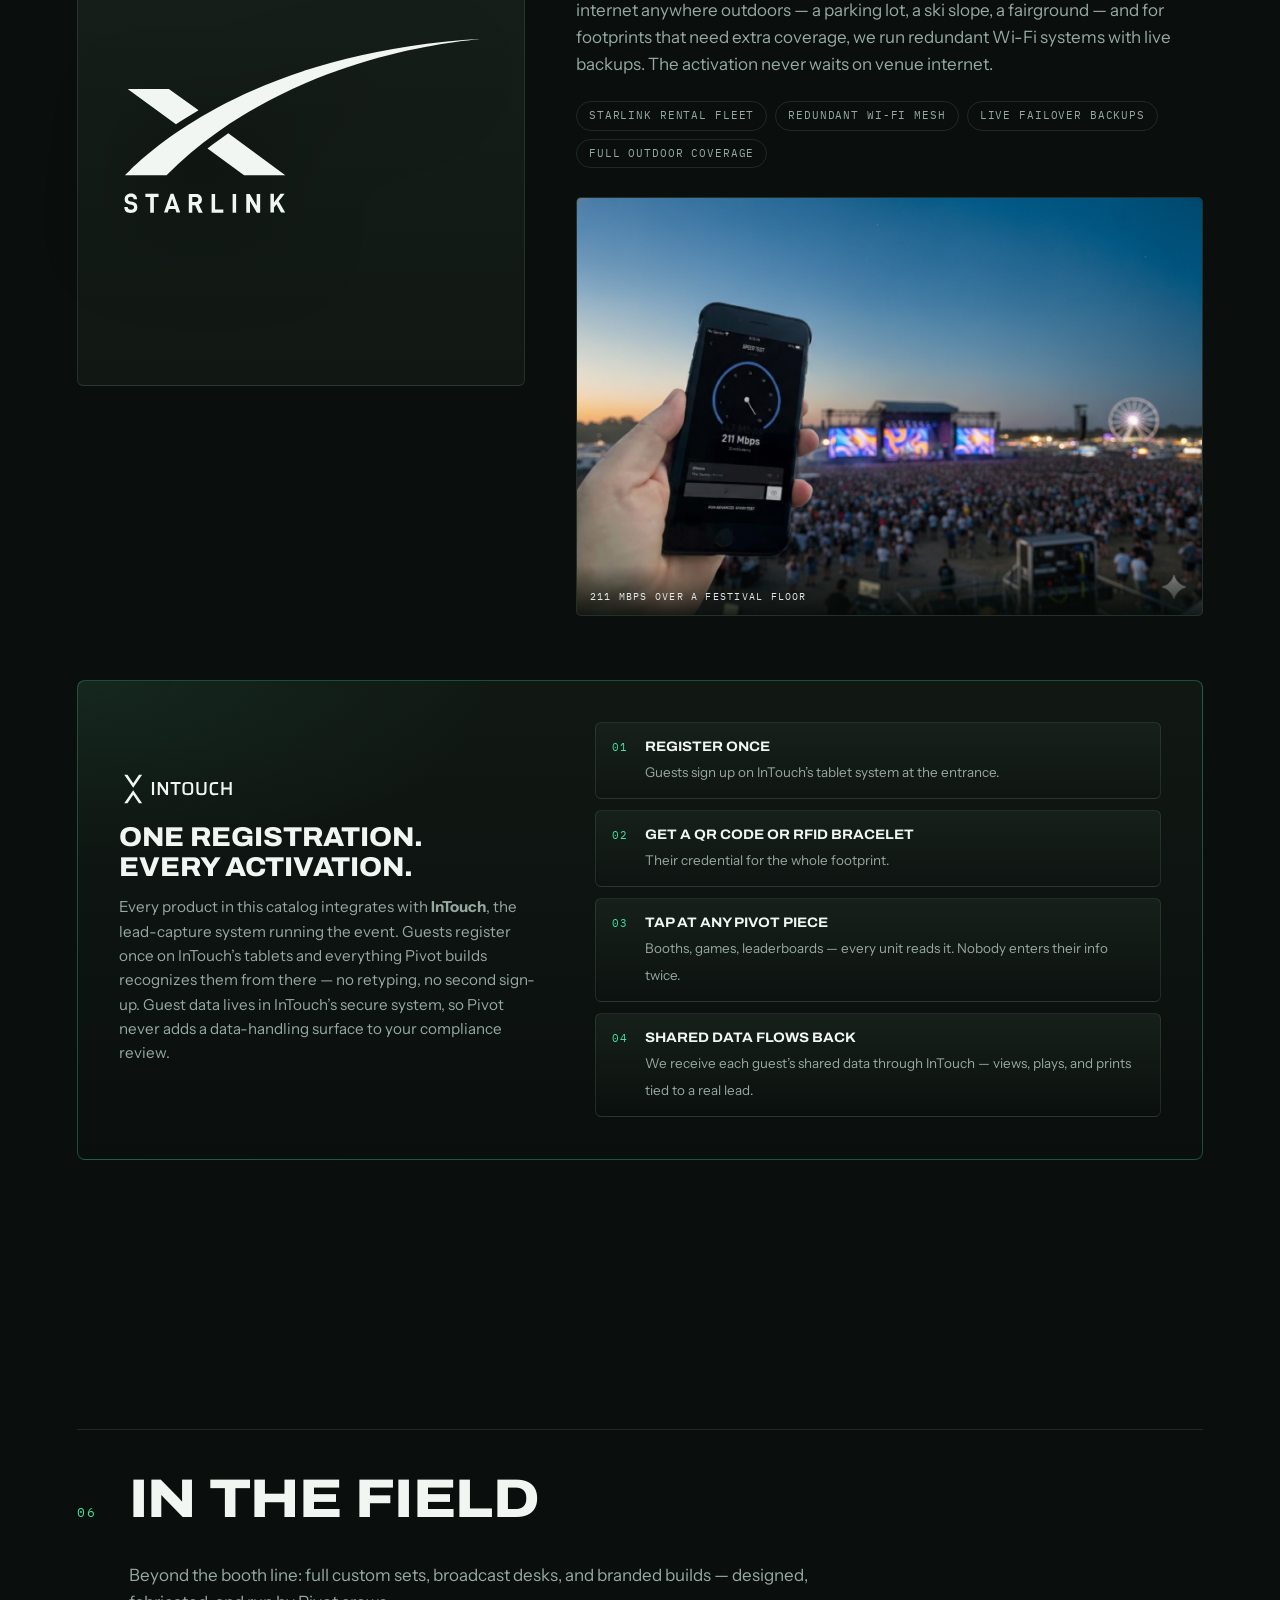
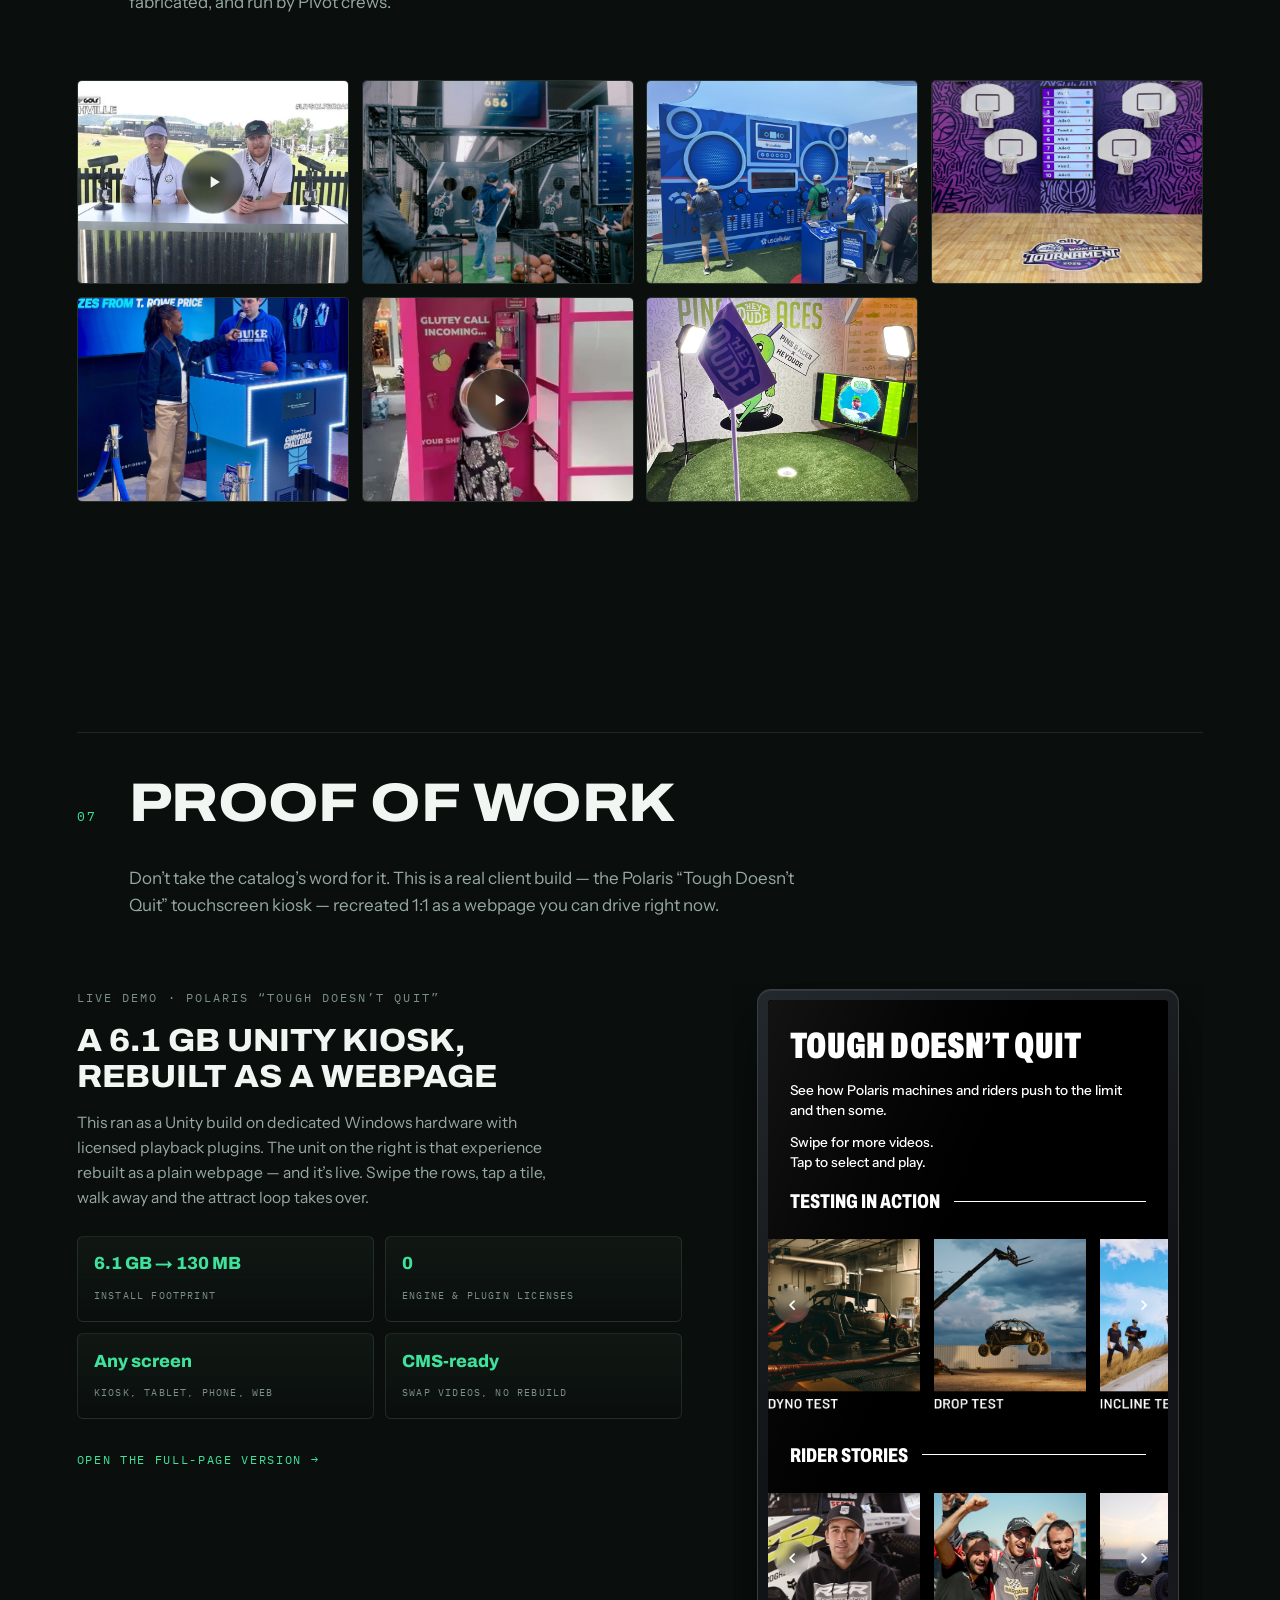
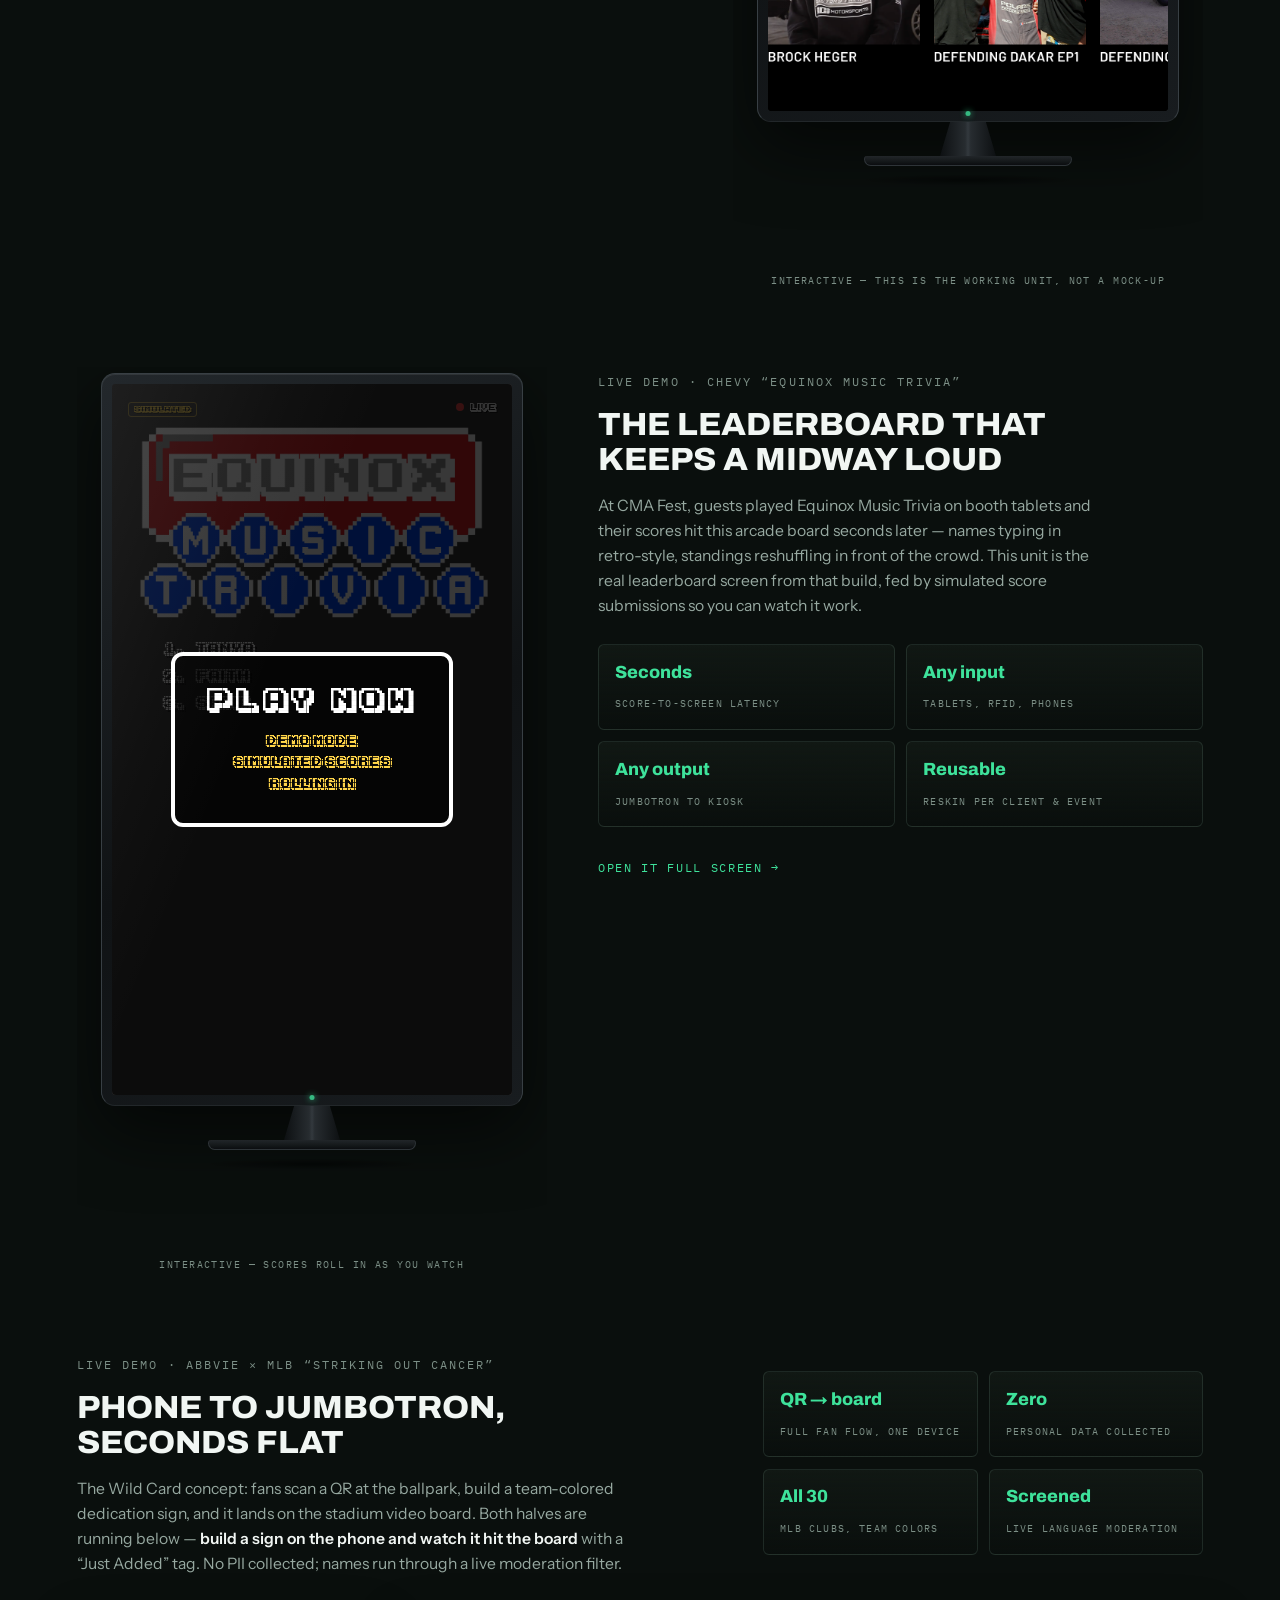
==== commit b42cd9ea: "Point GoatCounter at the real pivotxp site code Co-Authored-By: Claude Fable 5 <noreply@anthropic.co" ====
--- a/index.html
+++ b/index.html
@@ -665,6 +665,6 @@
 document.querySelectorAll('.reveal').forEach(el=>io.observe(el));
 
 </script>
-<script data-goatcounter="https://pivotxp-jm.goatcounter.com/count" async src="https://gc.zgo.at/count.js"></script>
+<script data-goatcounter="https://pivotxp.goatcounter.com/count" async src="https://gc.zgo.at/count.js"></script>
 </body>
 </html>
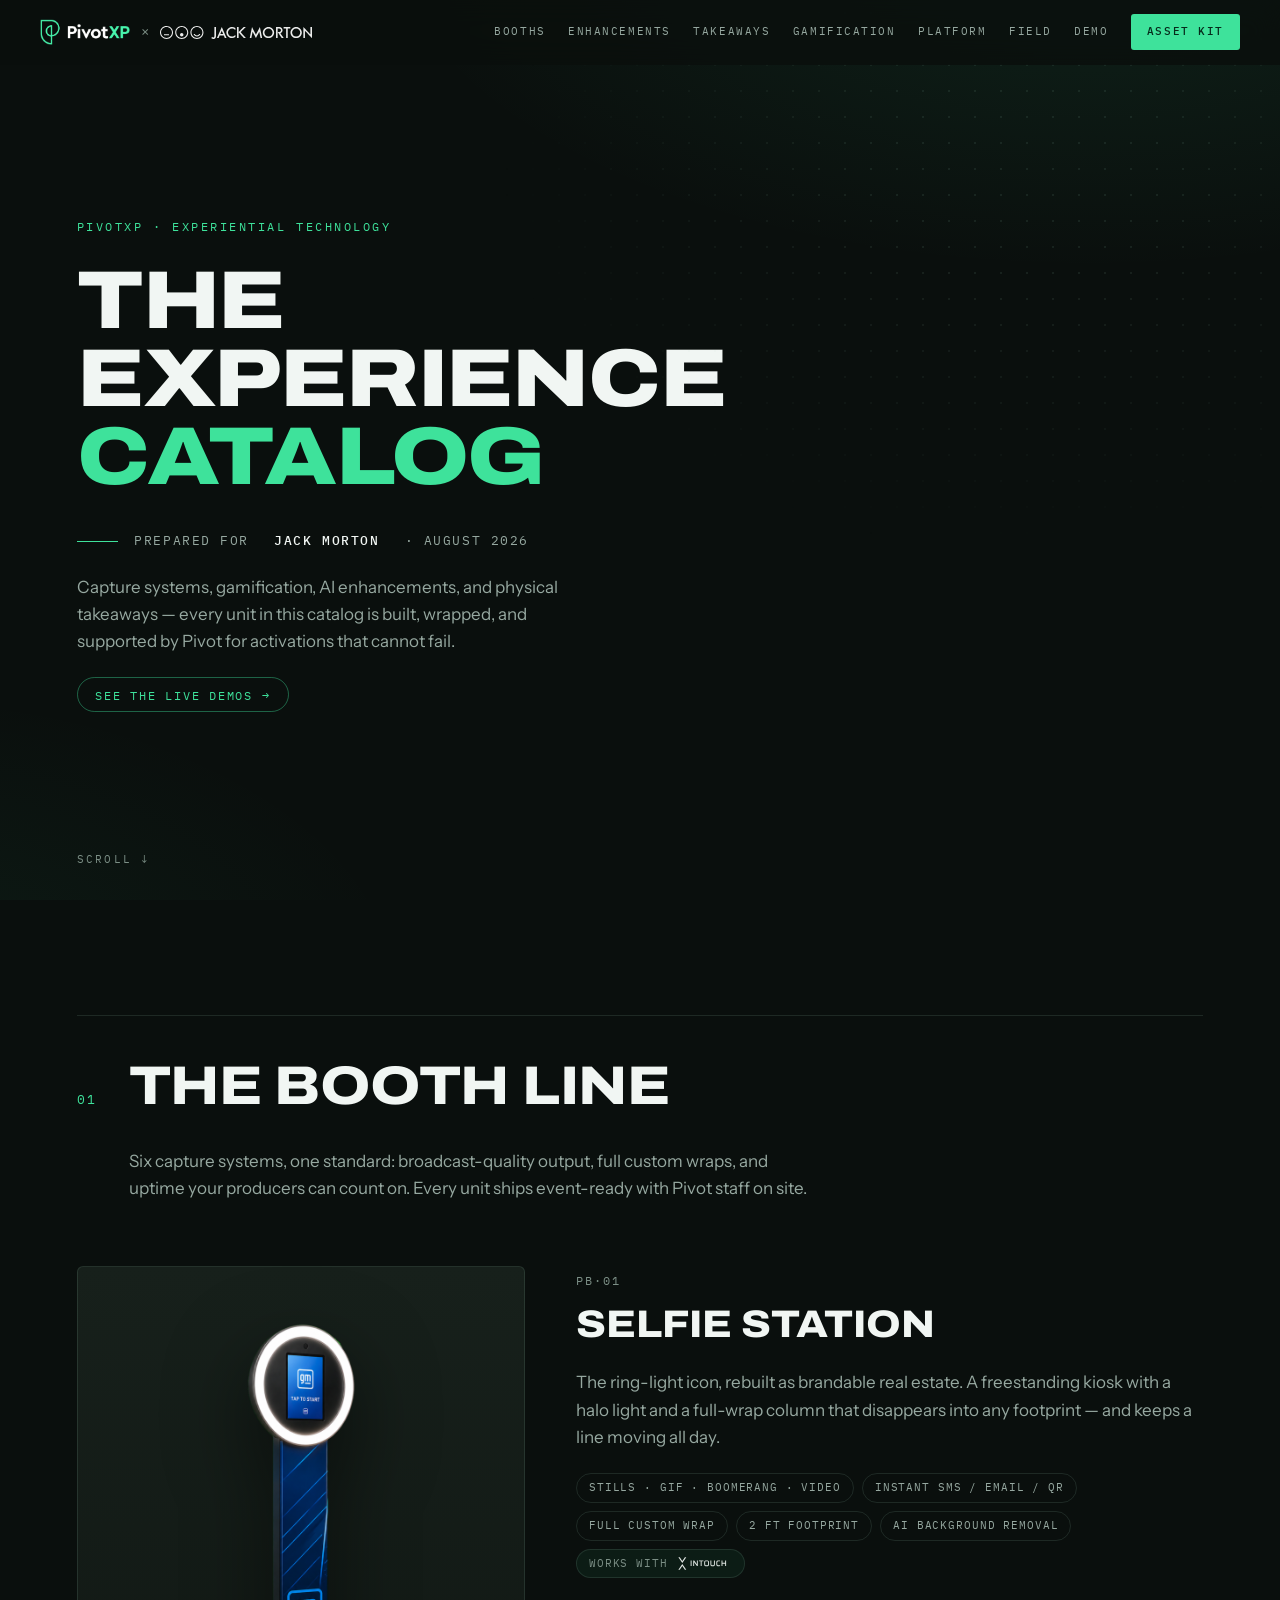
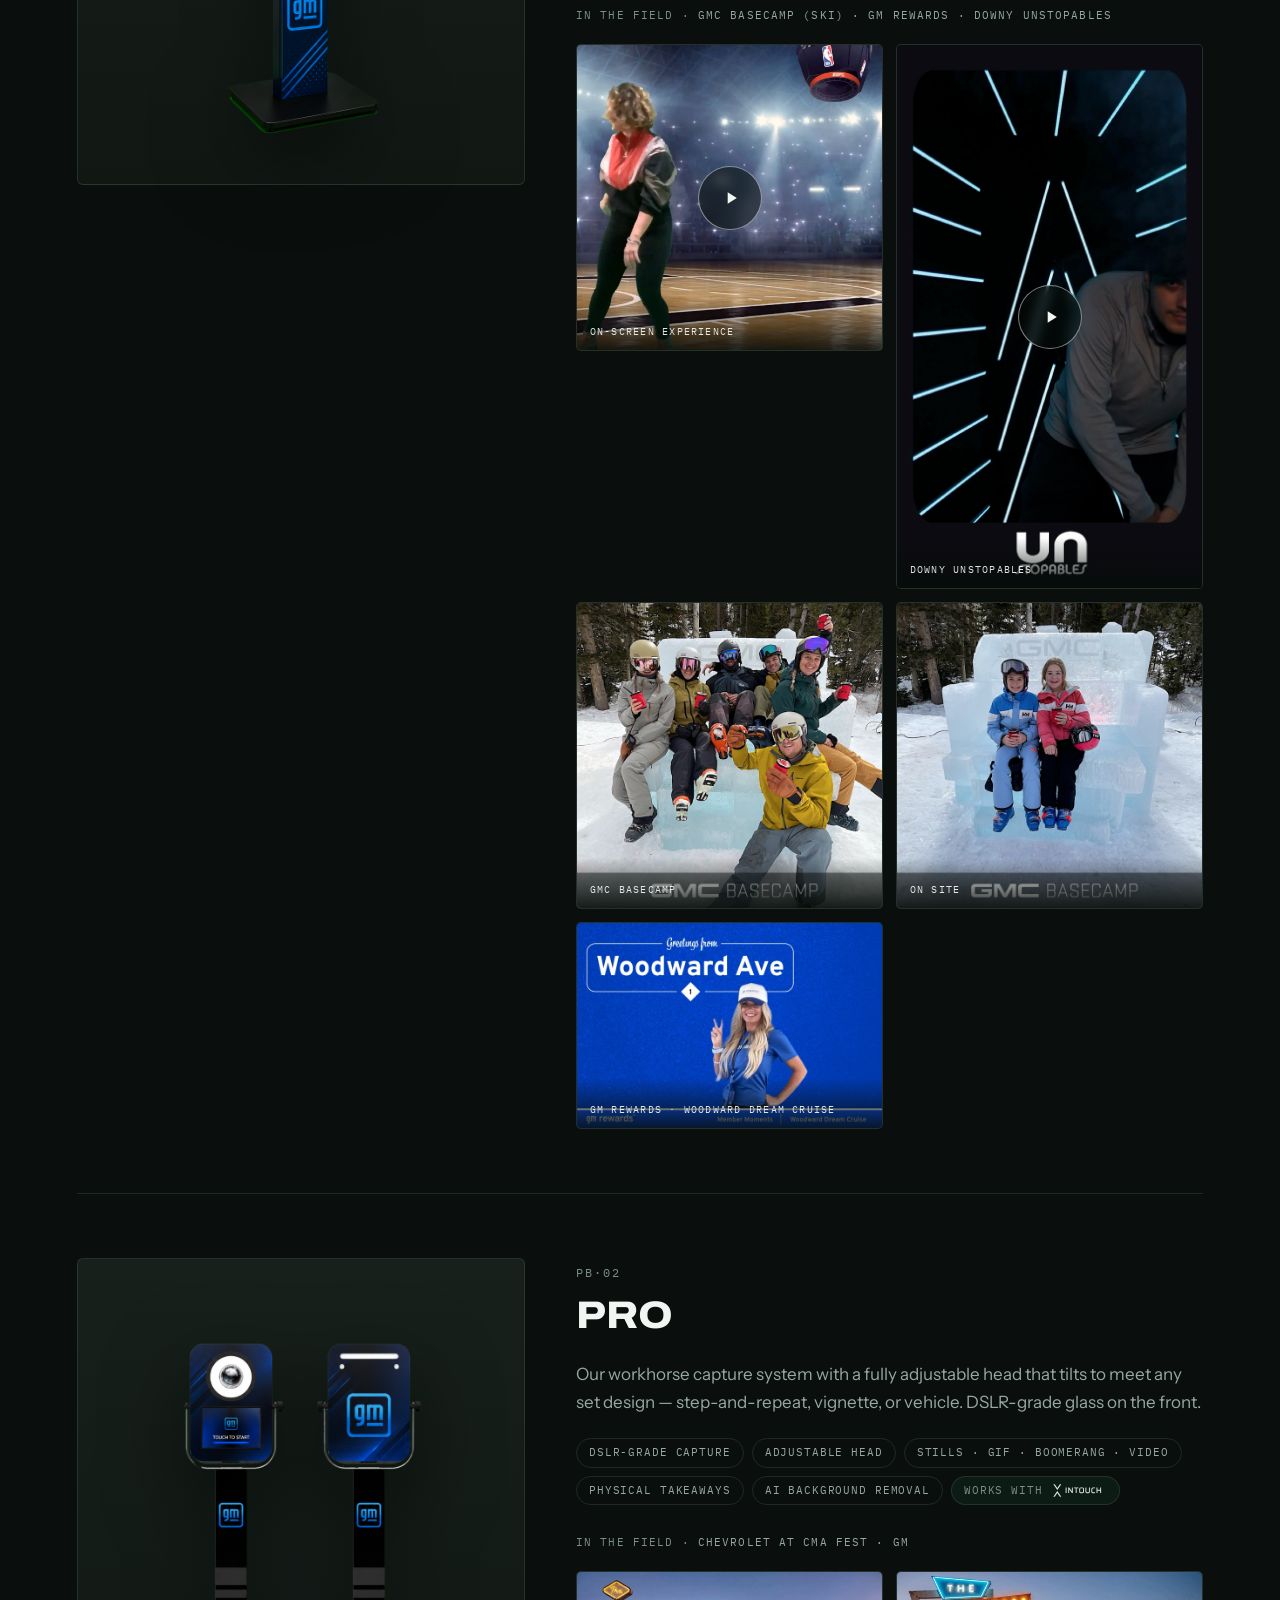
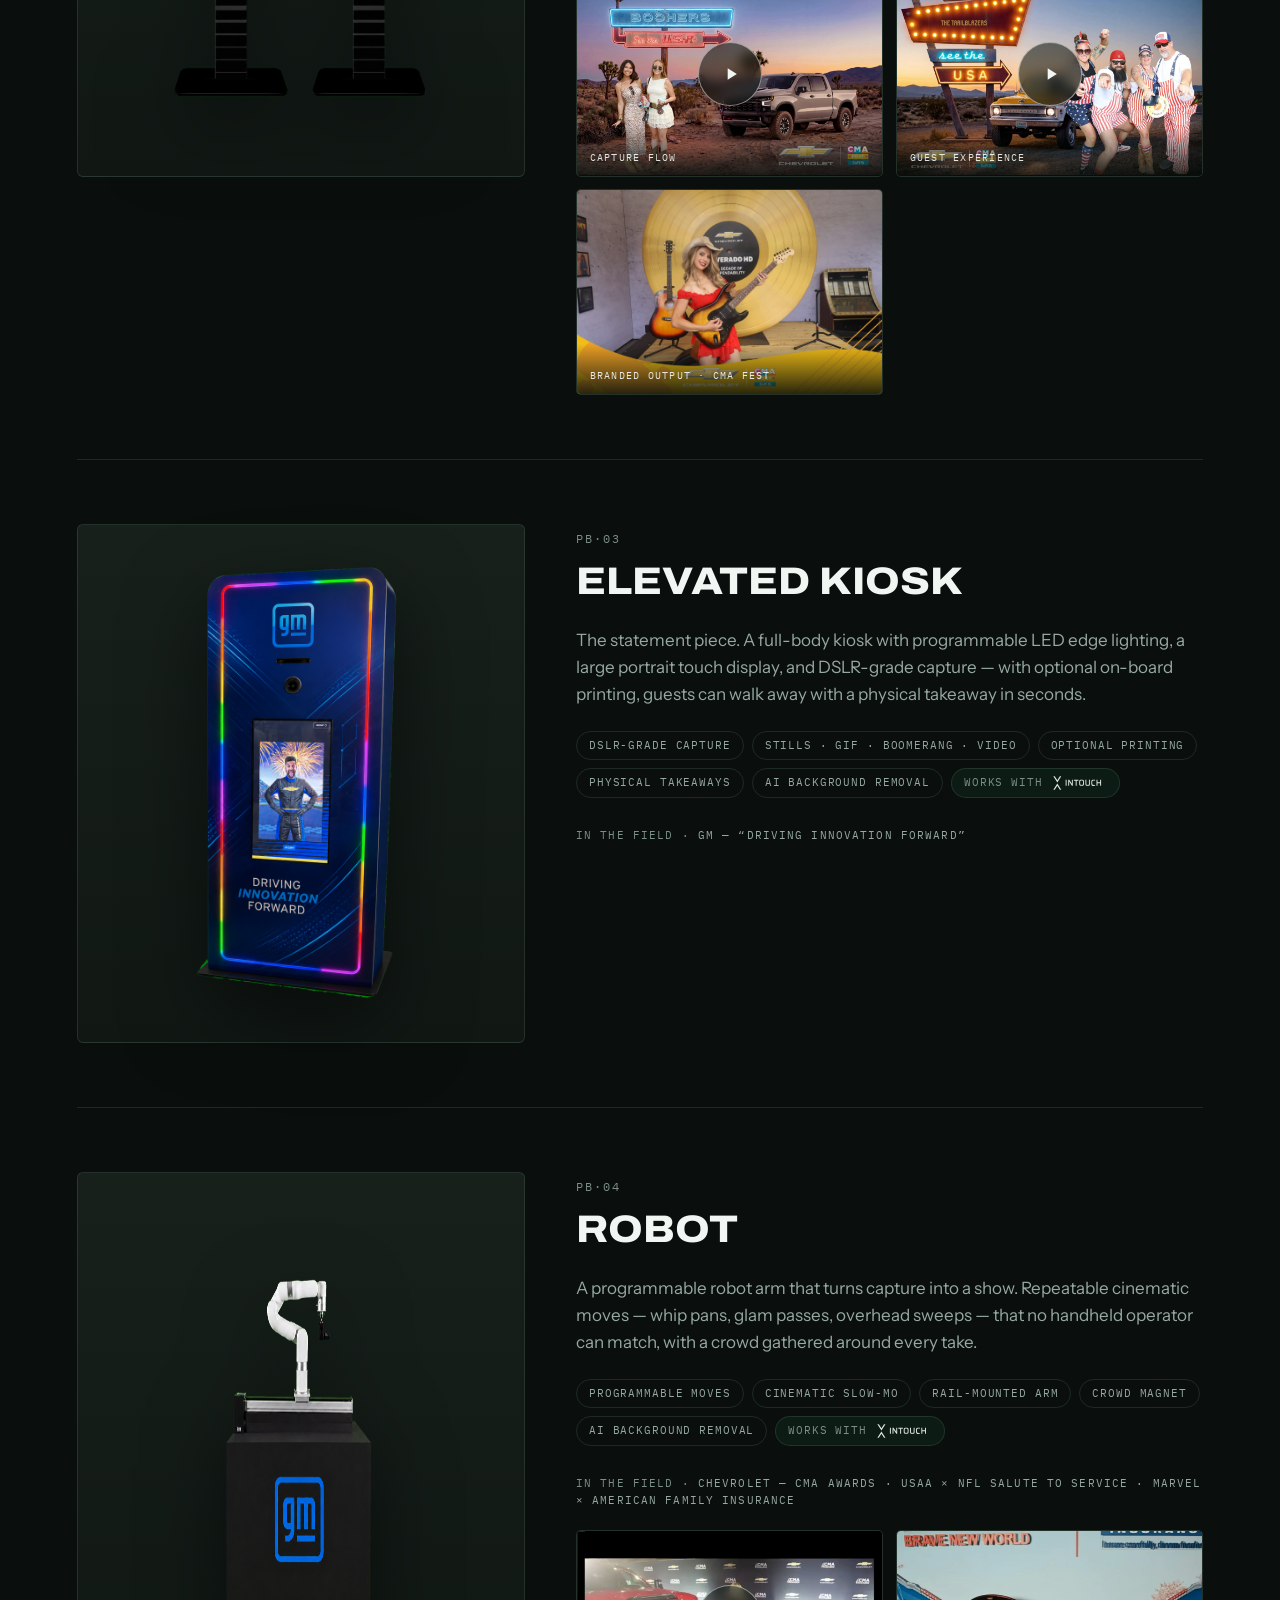
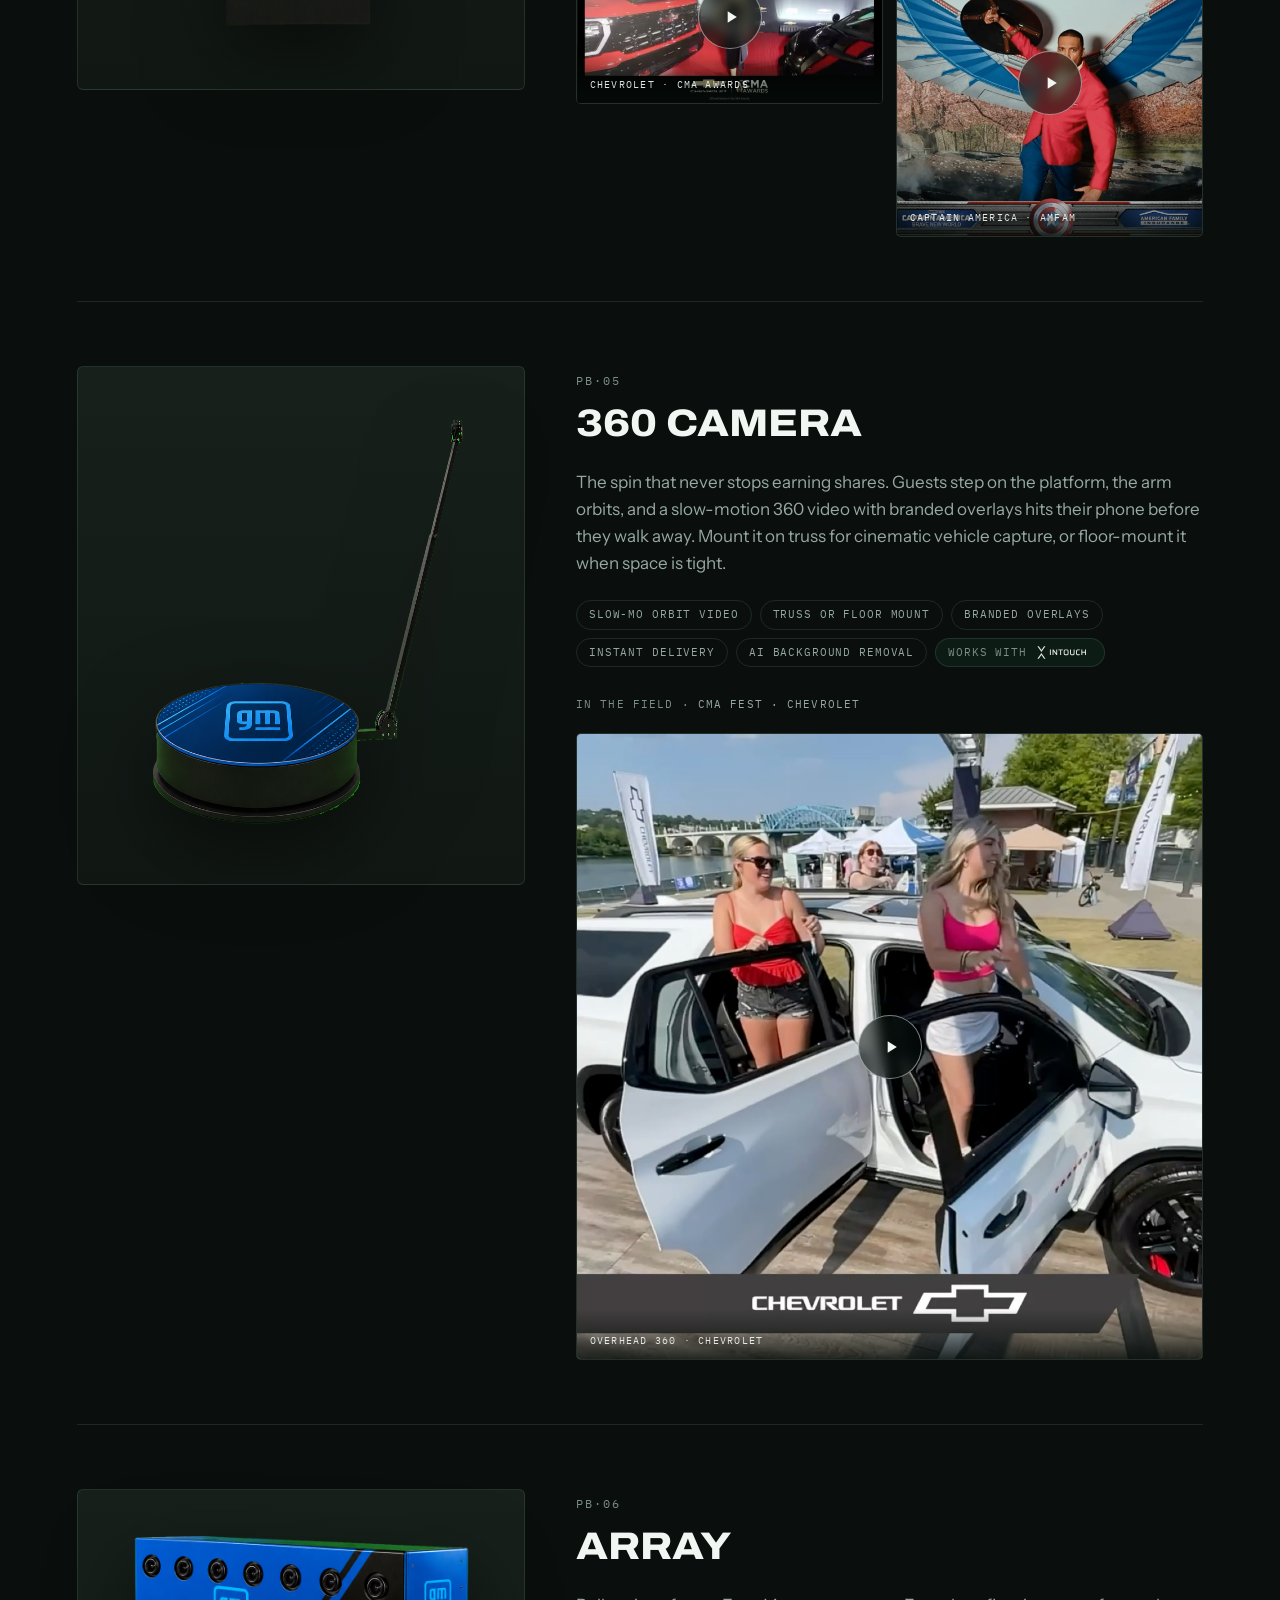
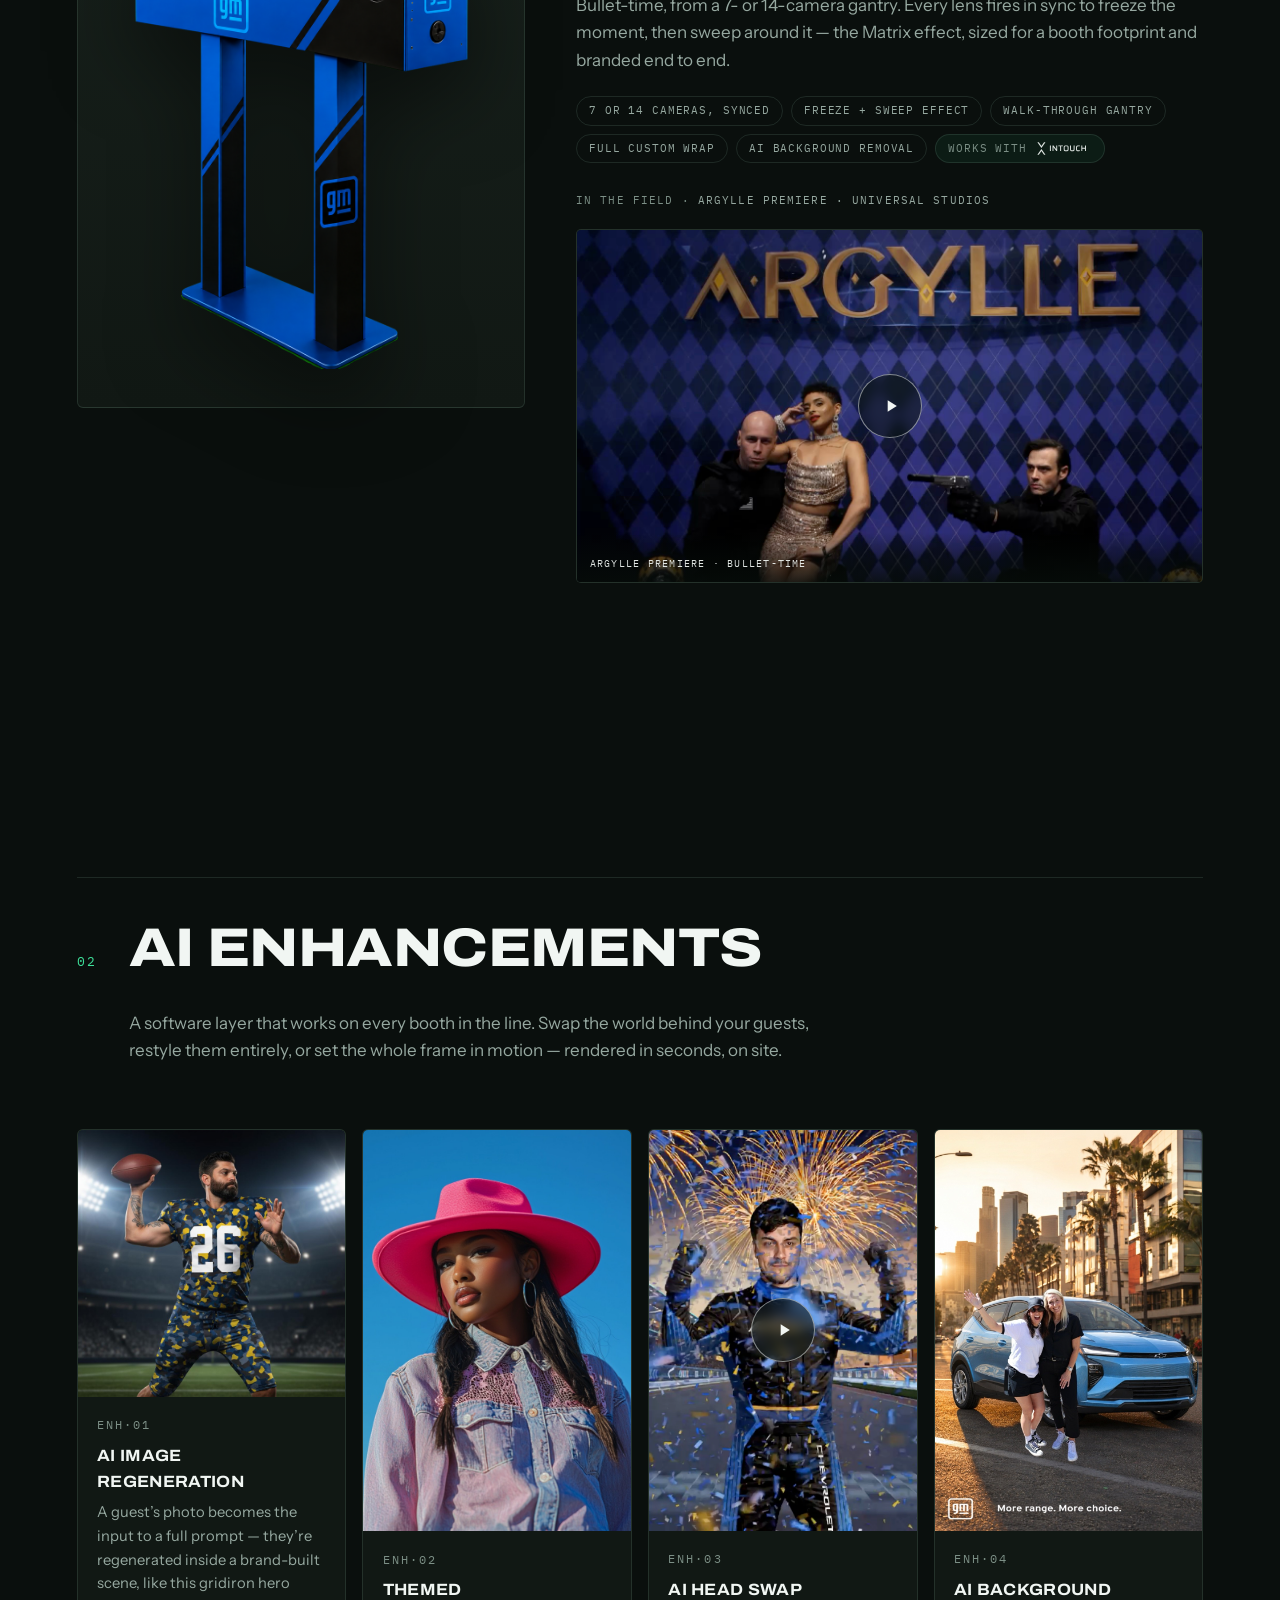
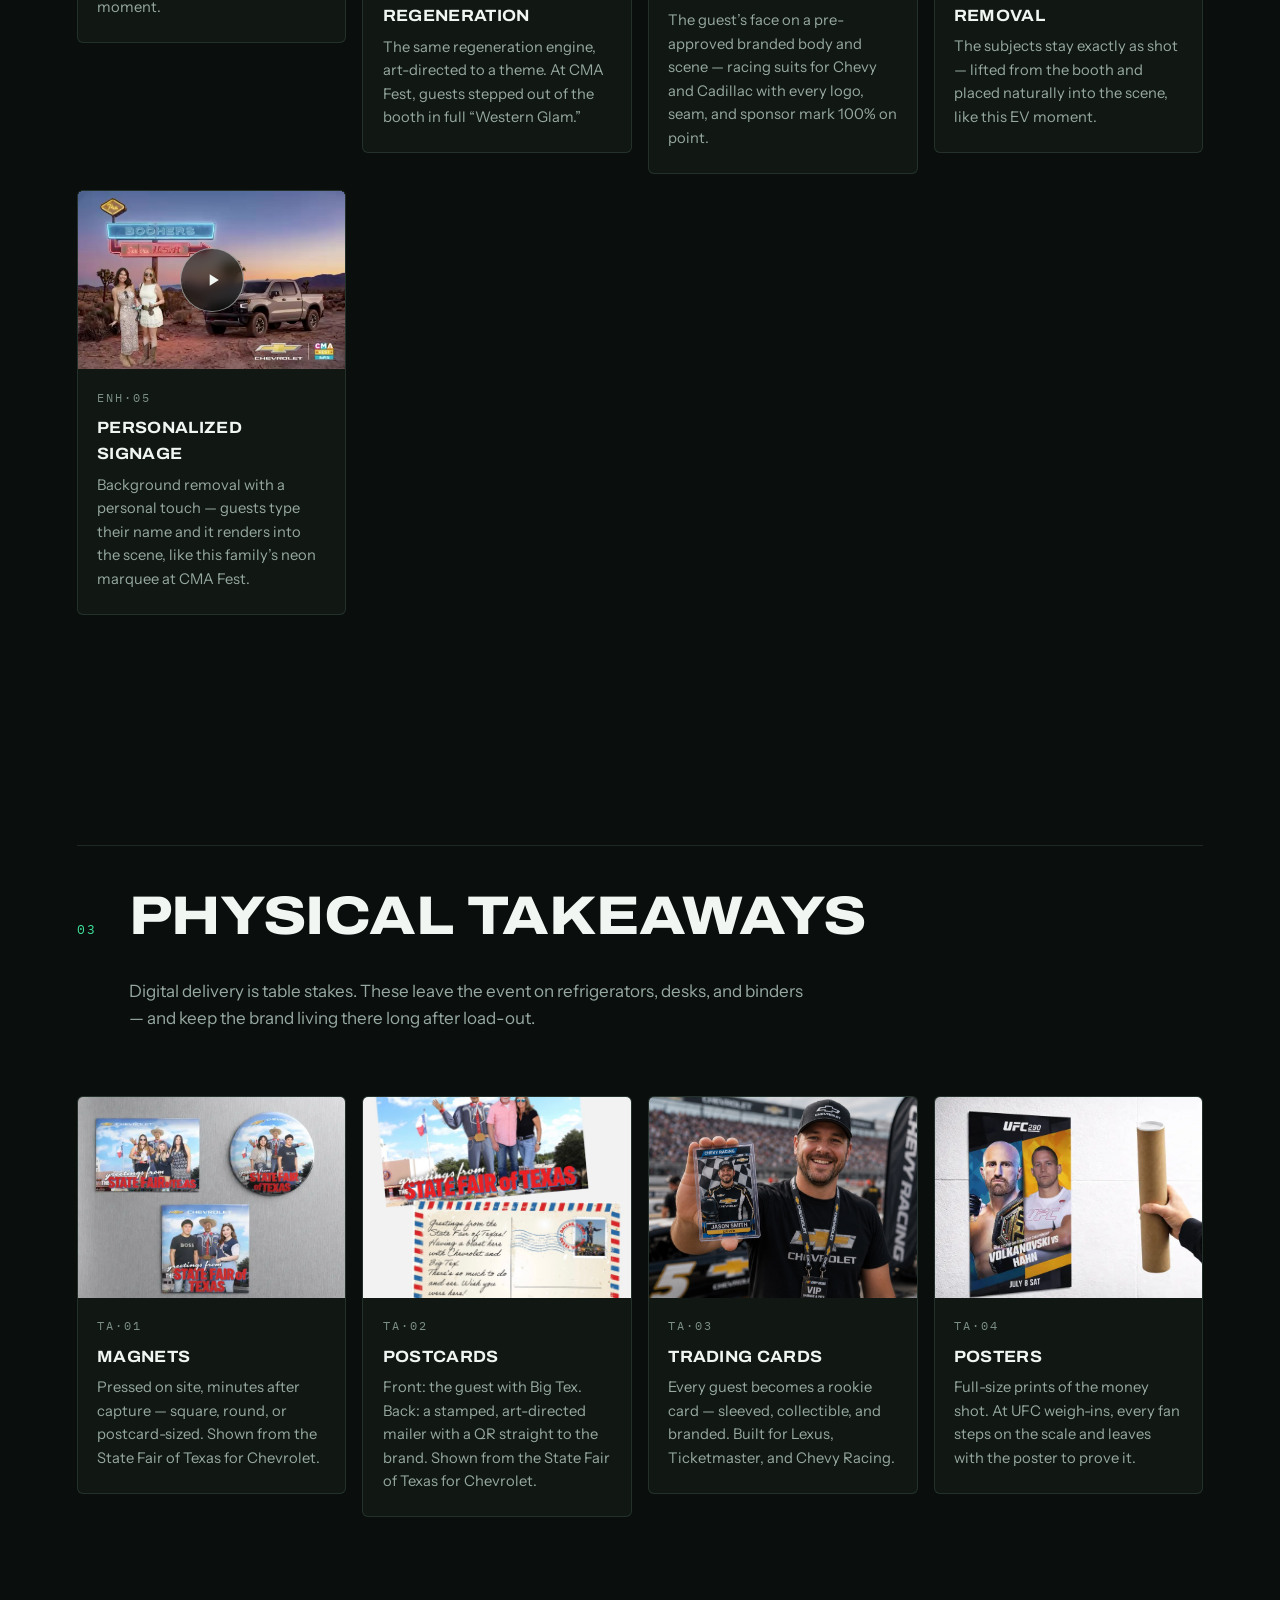
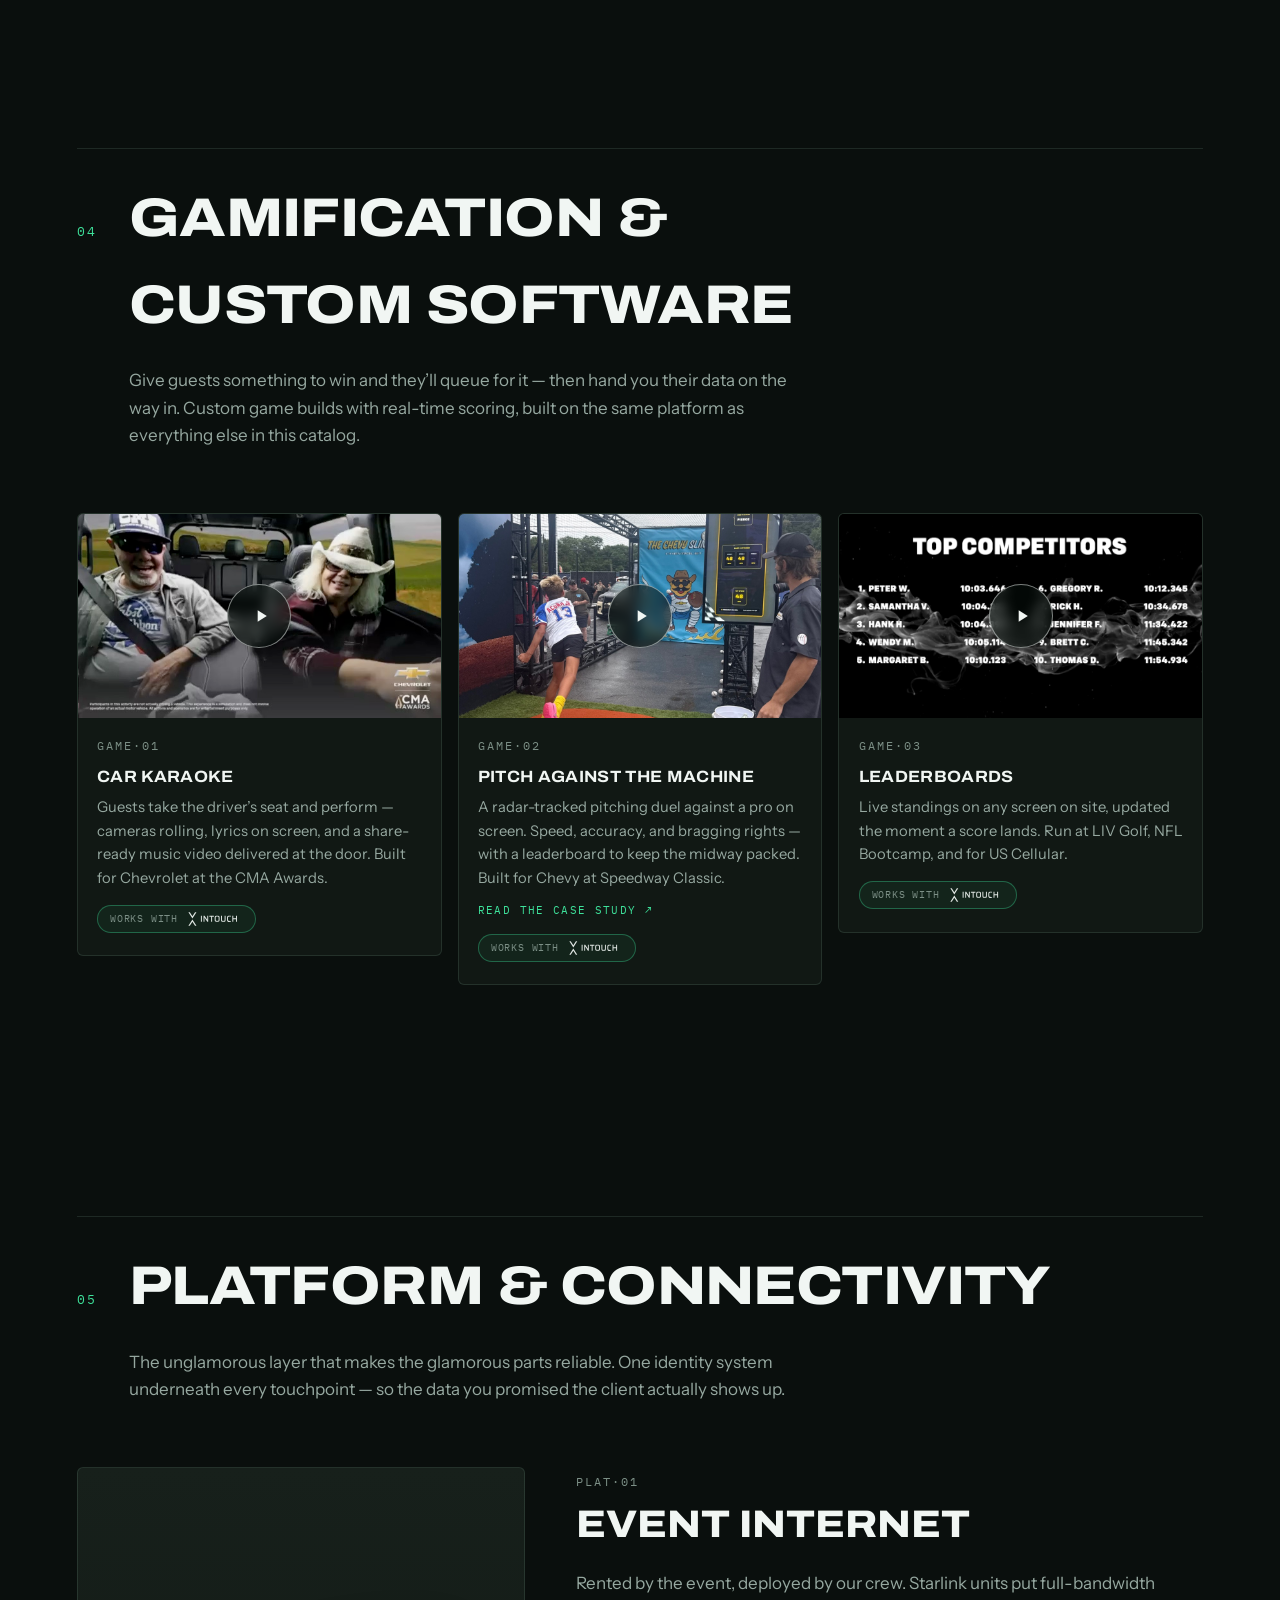
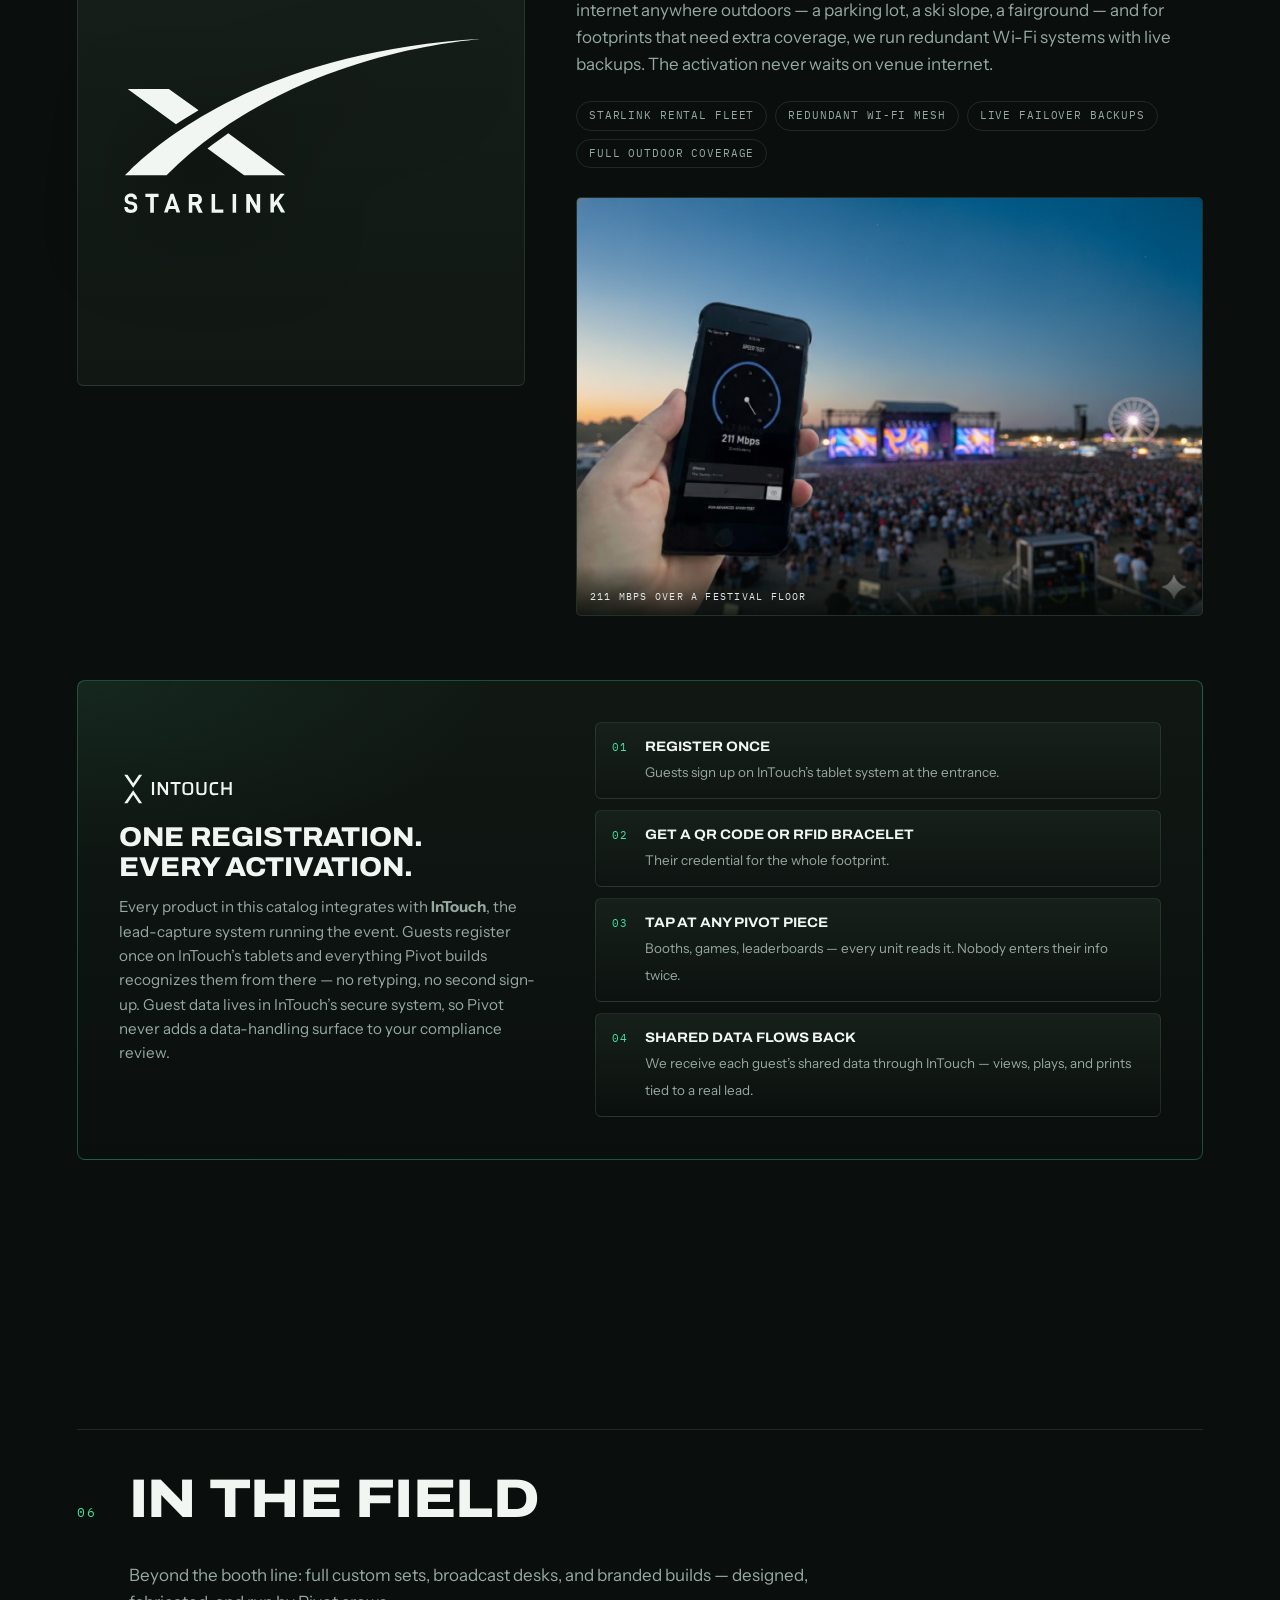
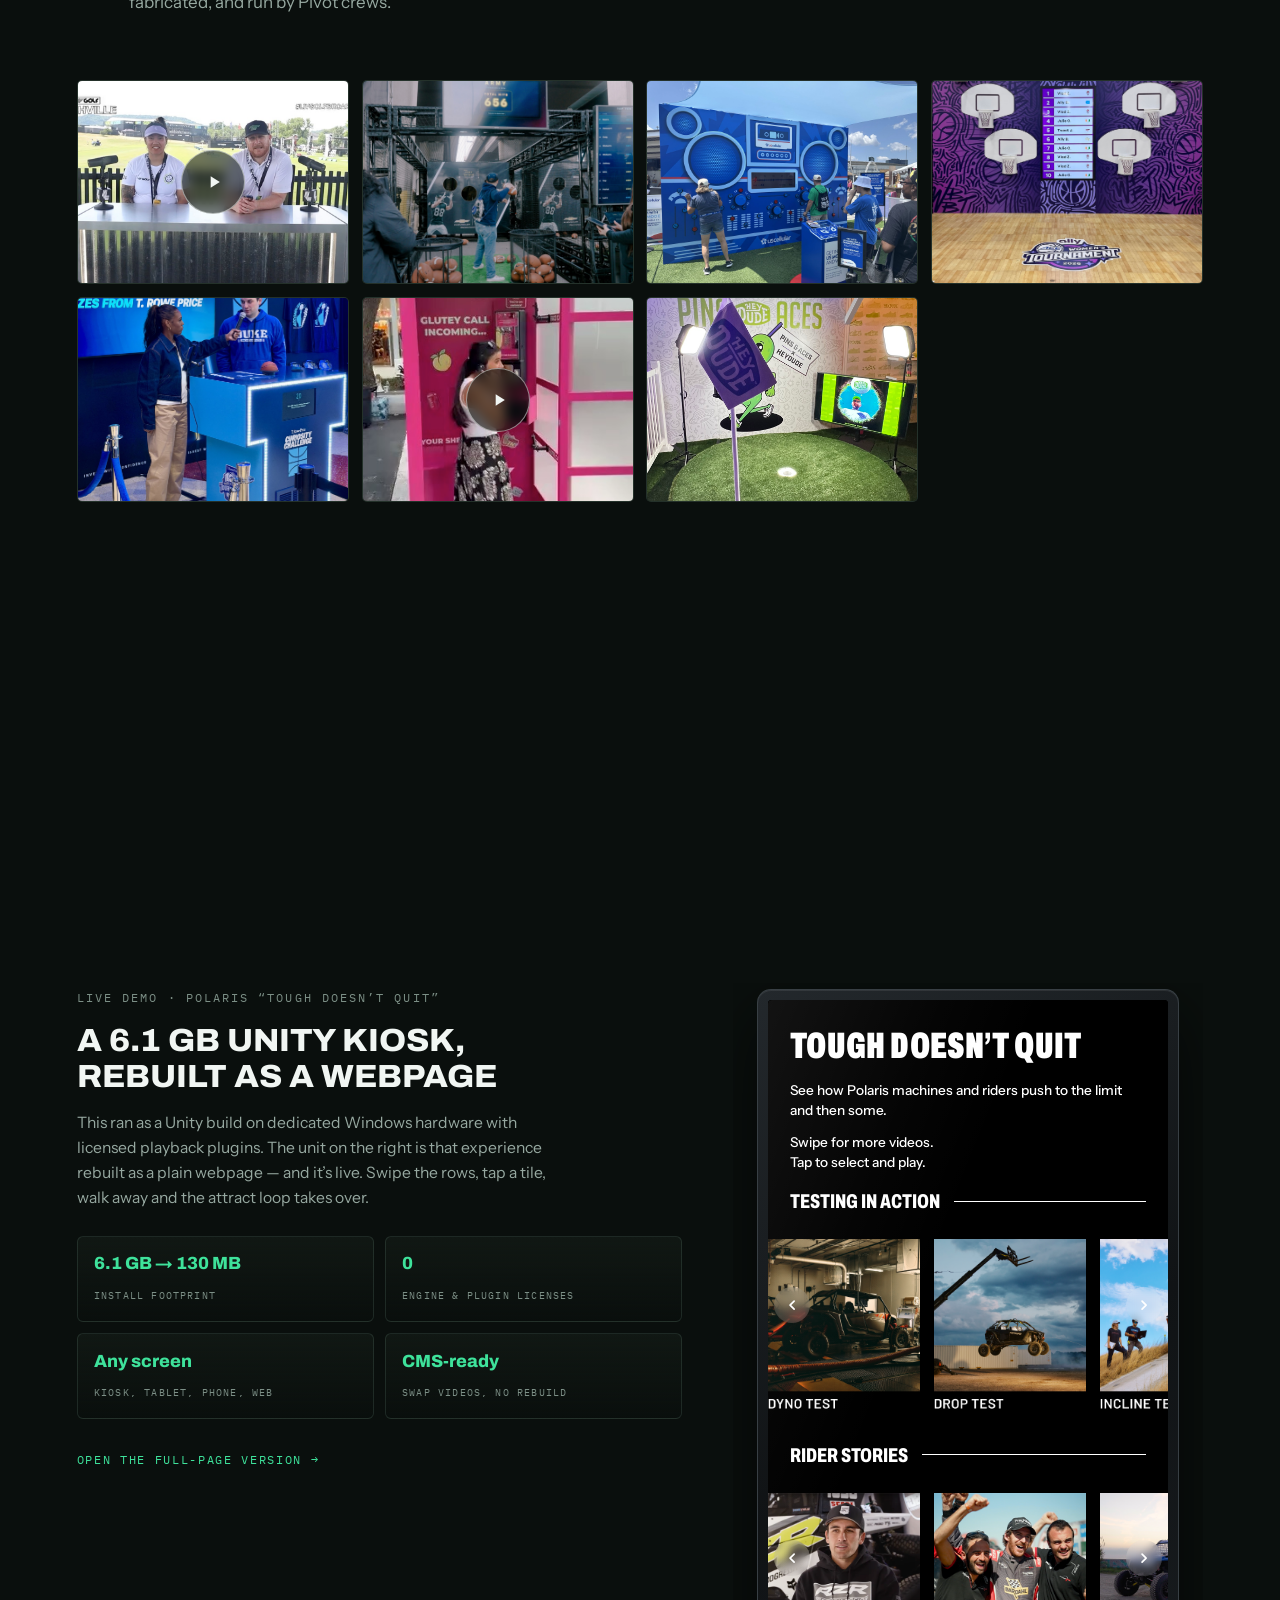
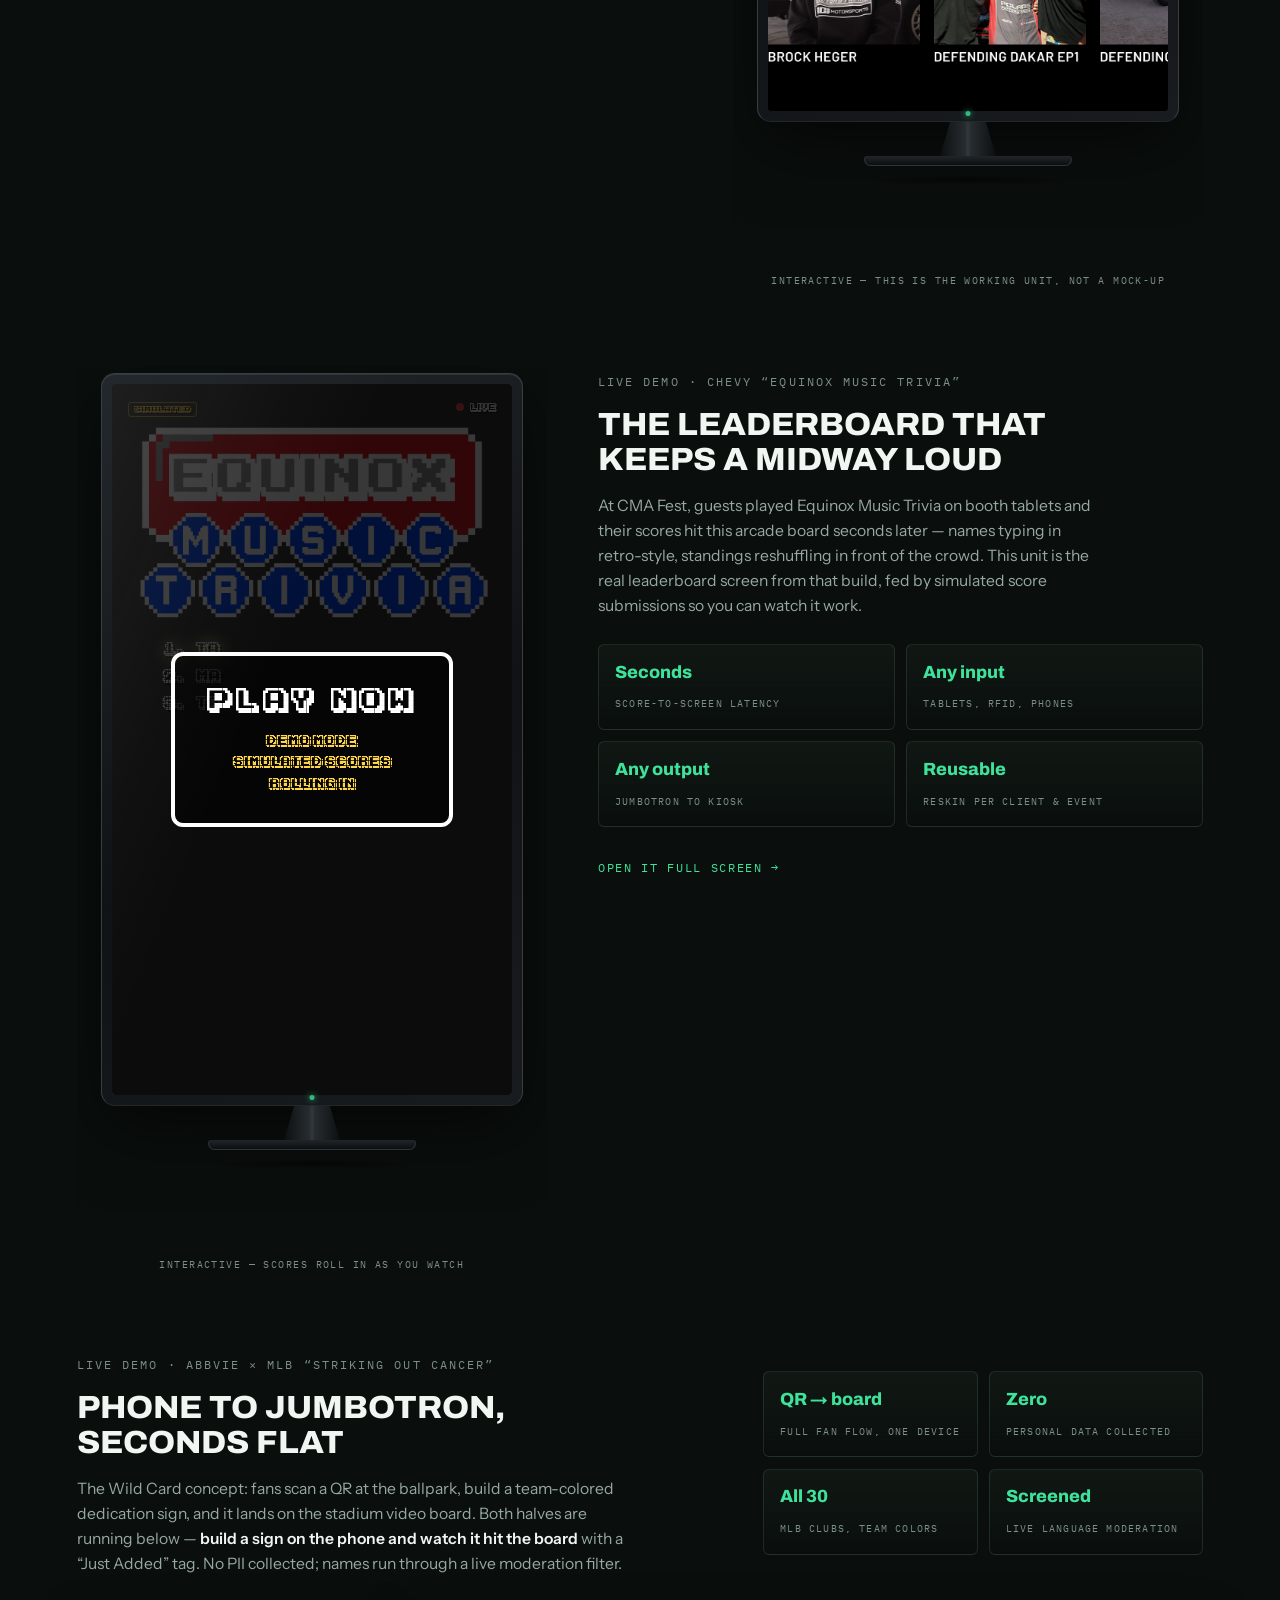
==== commit 72cc7d52: "PDF edition: rebuilt print.html to current content, 7-page letter PDF, download links Co-Authored-By" ====
--- a/index.html
+++ b/index.html
@@ -576,6 +576,7 @@
   </div>
   <div class="actions">
     <a class="primary" href="kit.html">Open the Asset Kit</a>
+    <a class="ghost" href="Pivot-x-Jack-Morton-Experience-Catalog.pdf" download>Download the PDF</a>
     <a class="ghost" href="mailto:mikah@pivotxp.com?subject=Jack%20Morton%20%C3%97%20Pivot%20%E2%80%94%20Asset%20request">Request a custom comp</a>
   </div>
 </div>
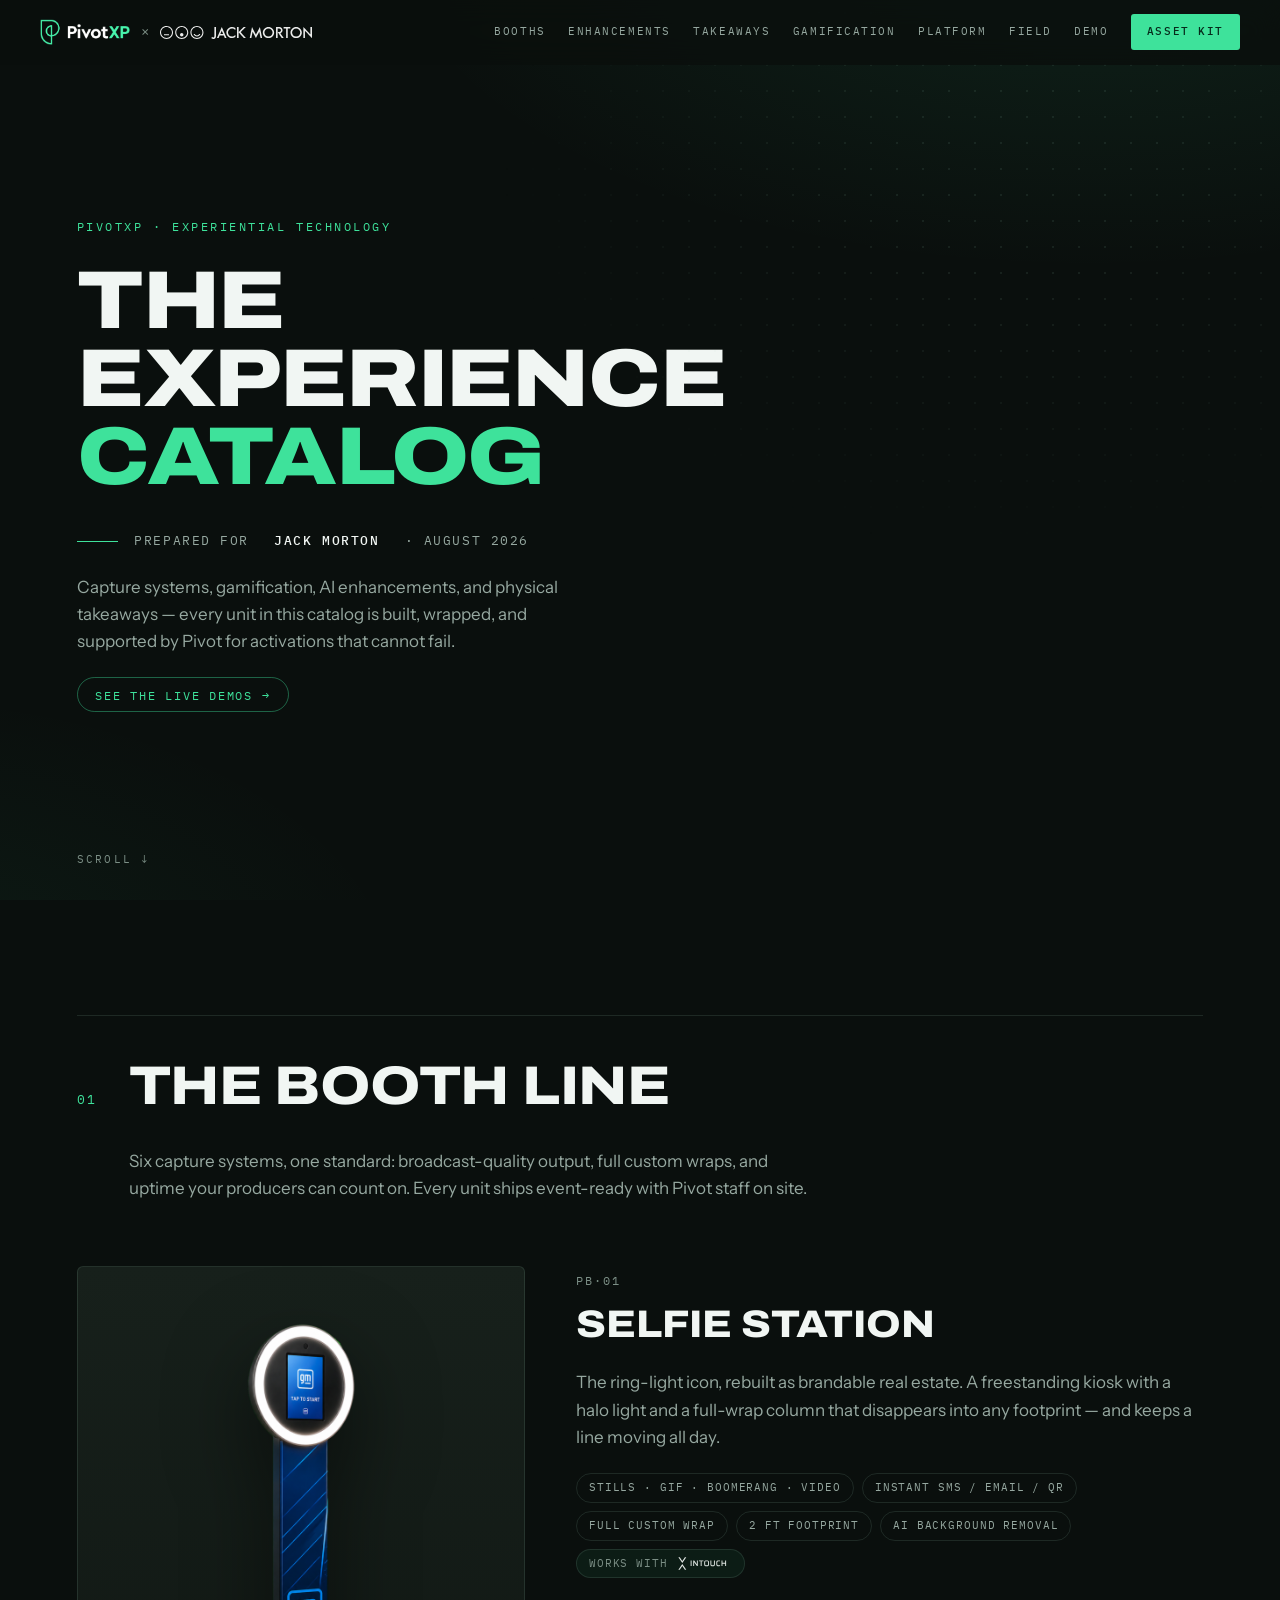
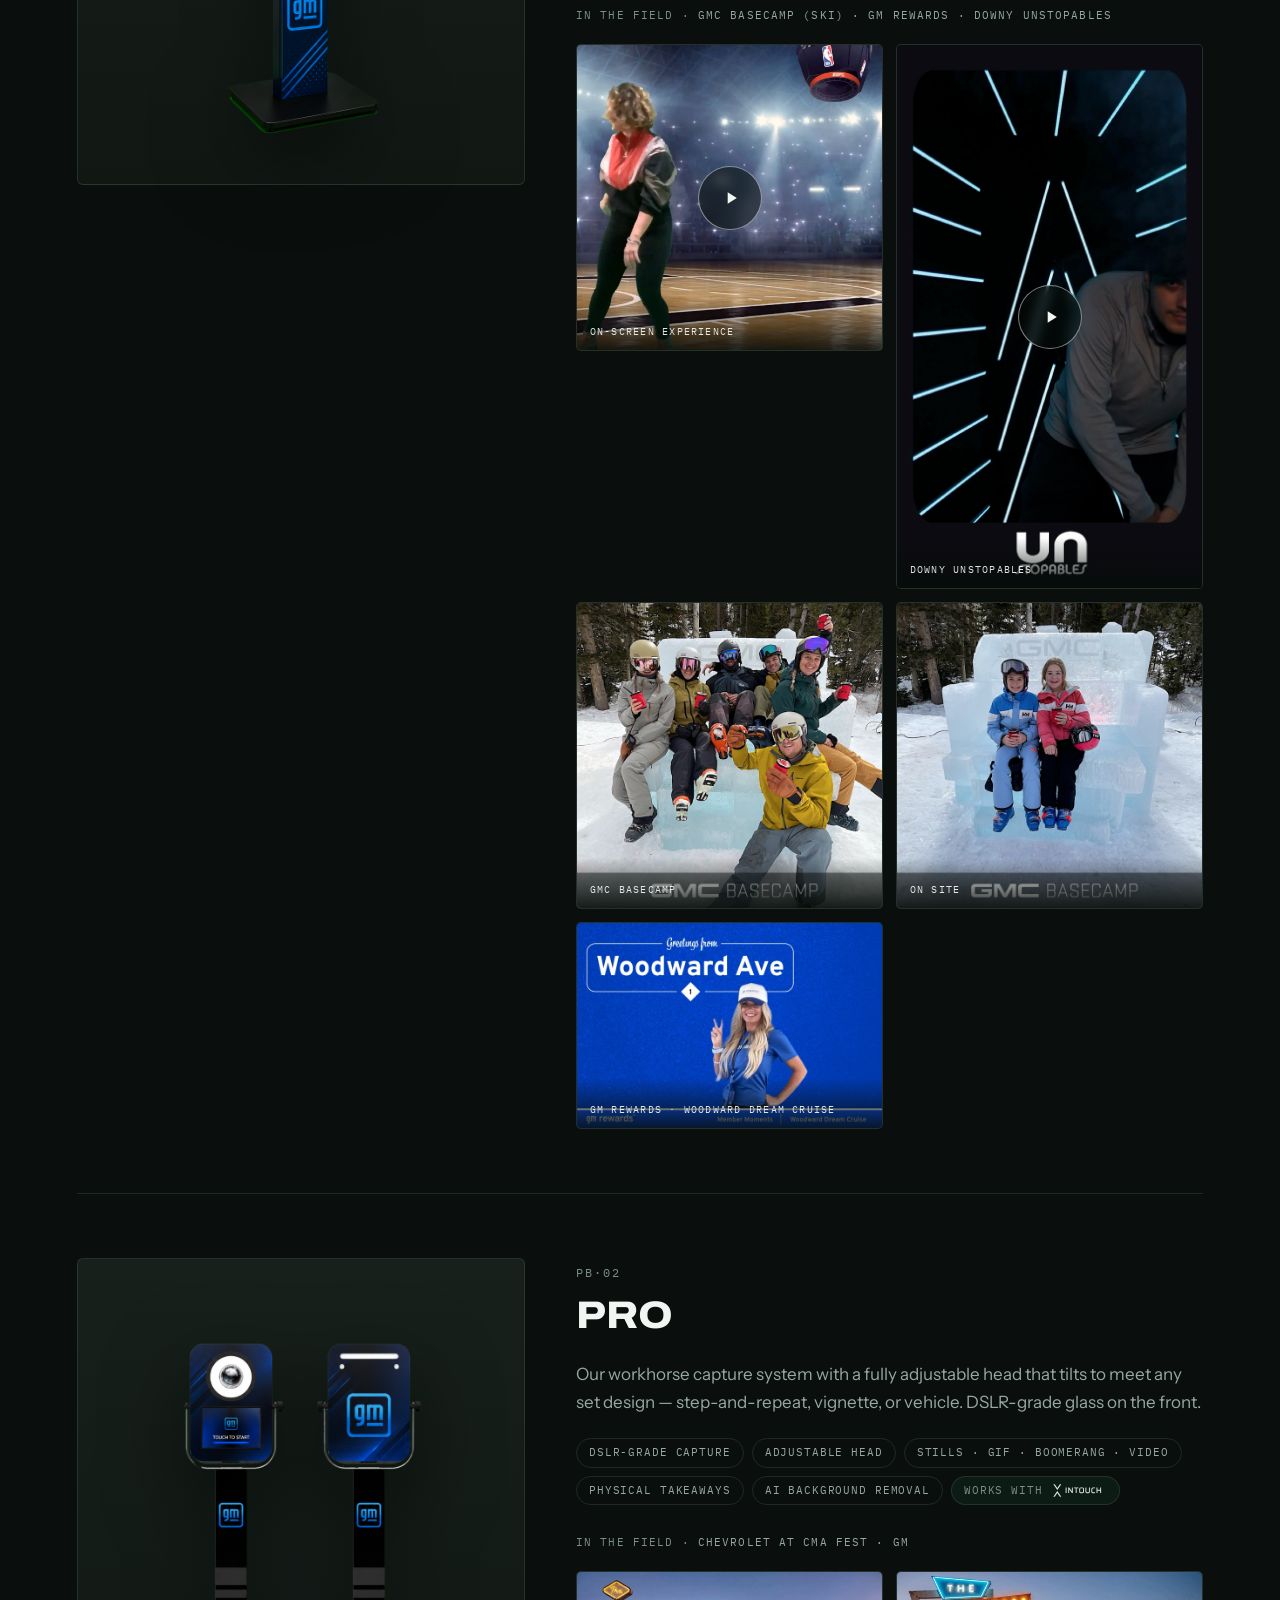
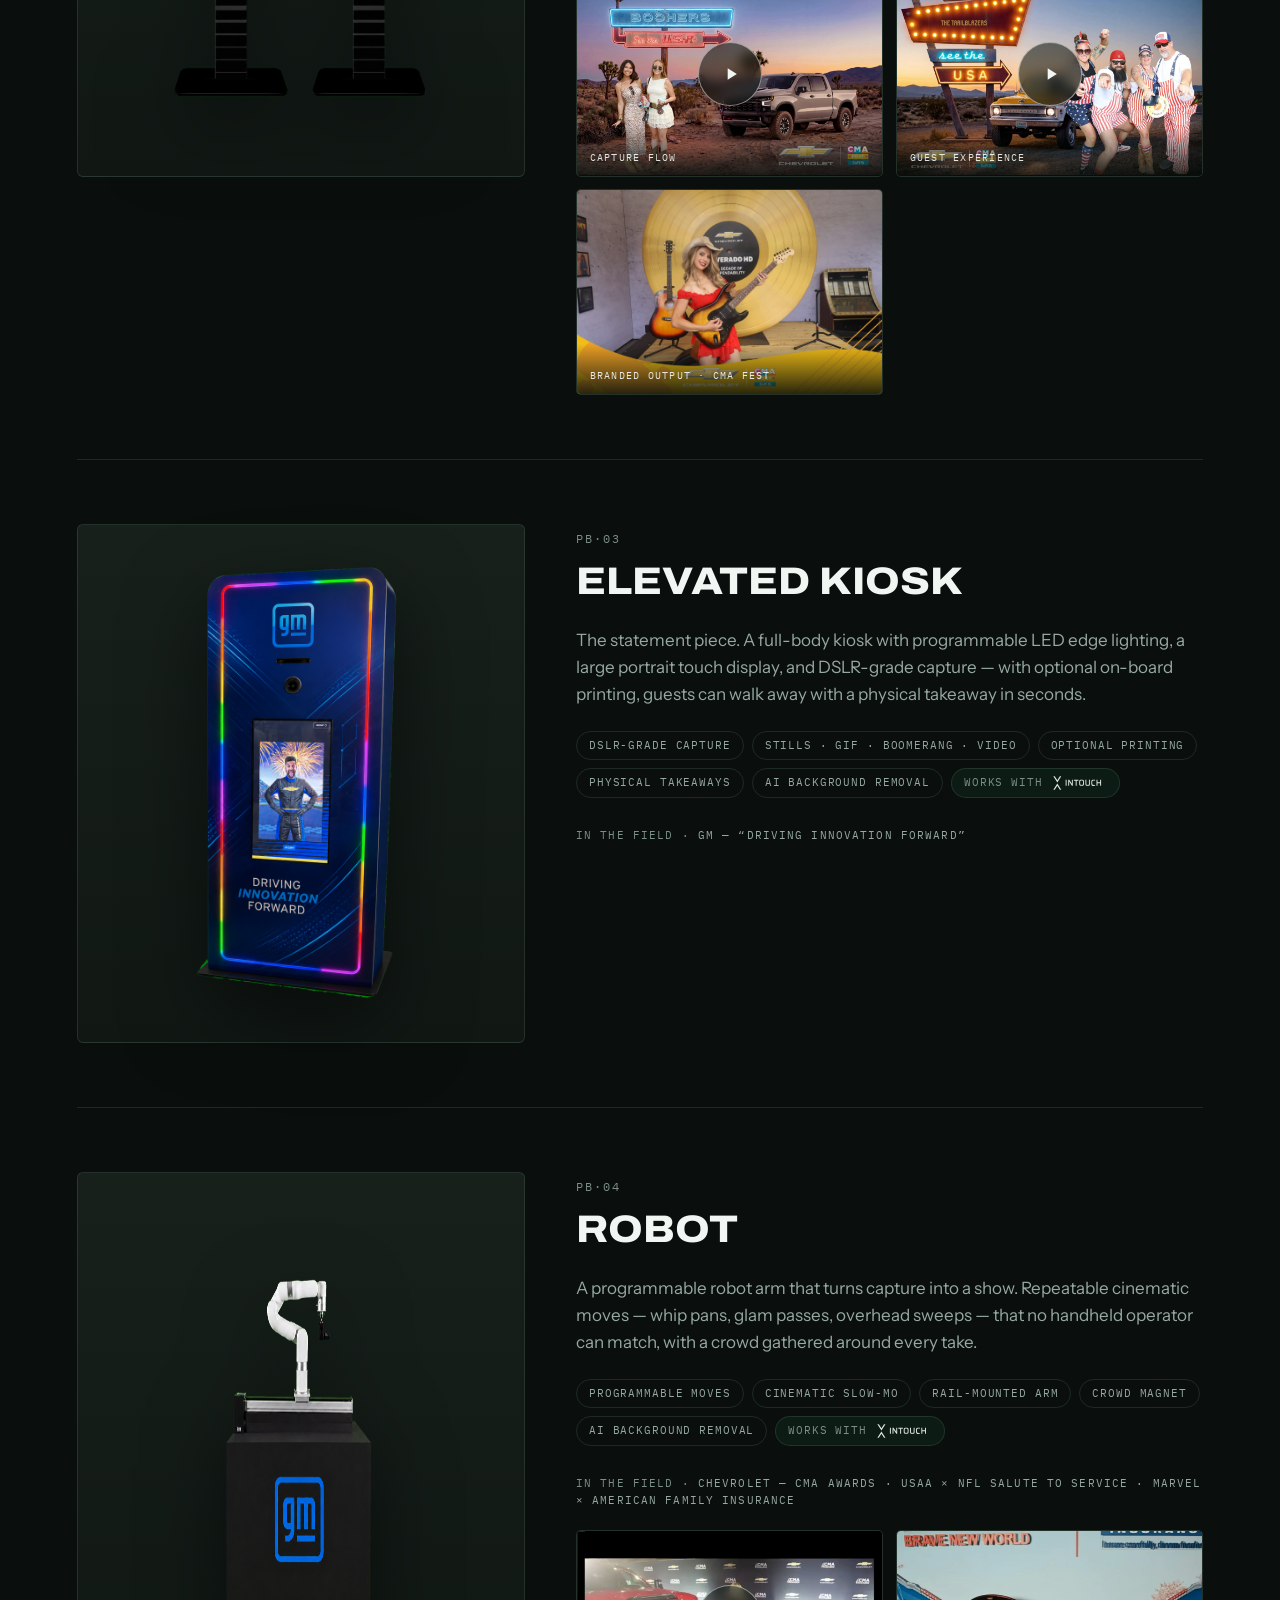
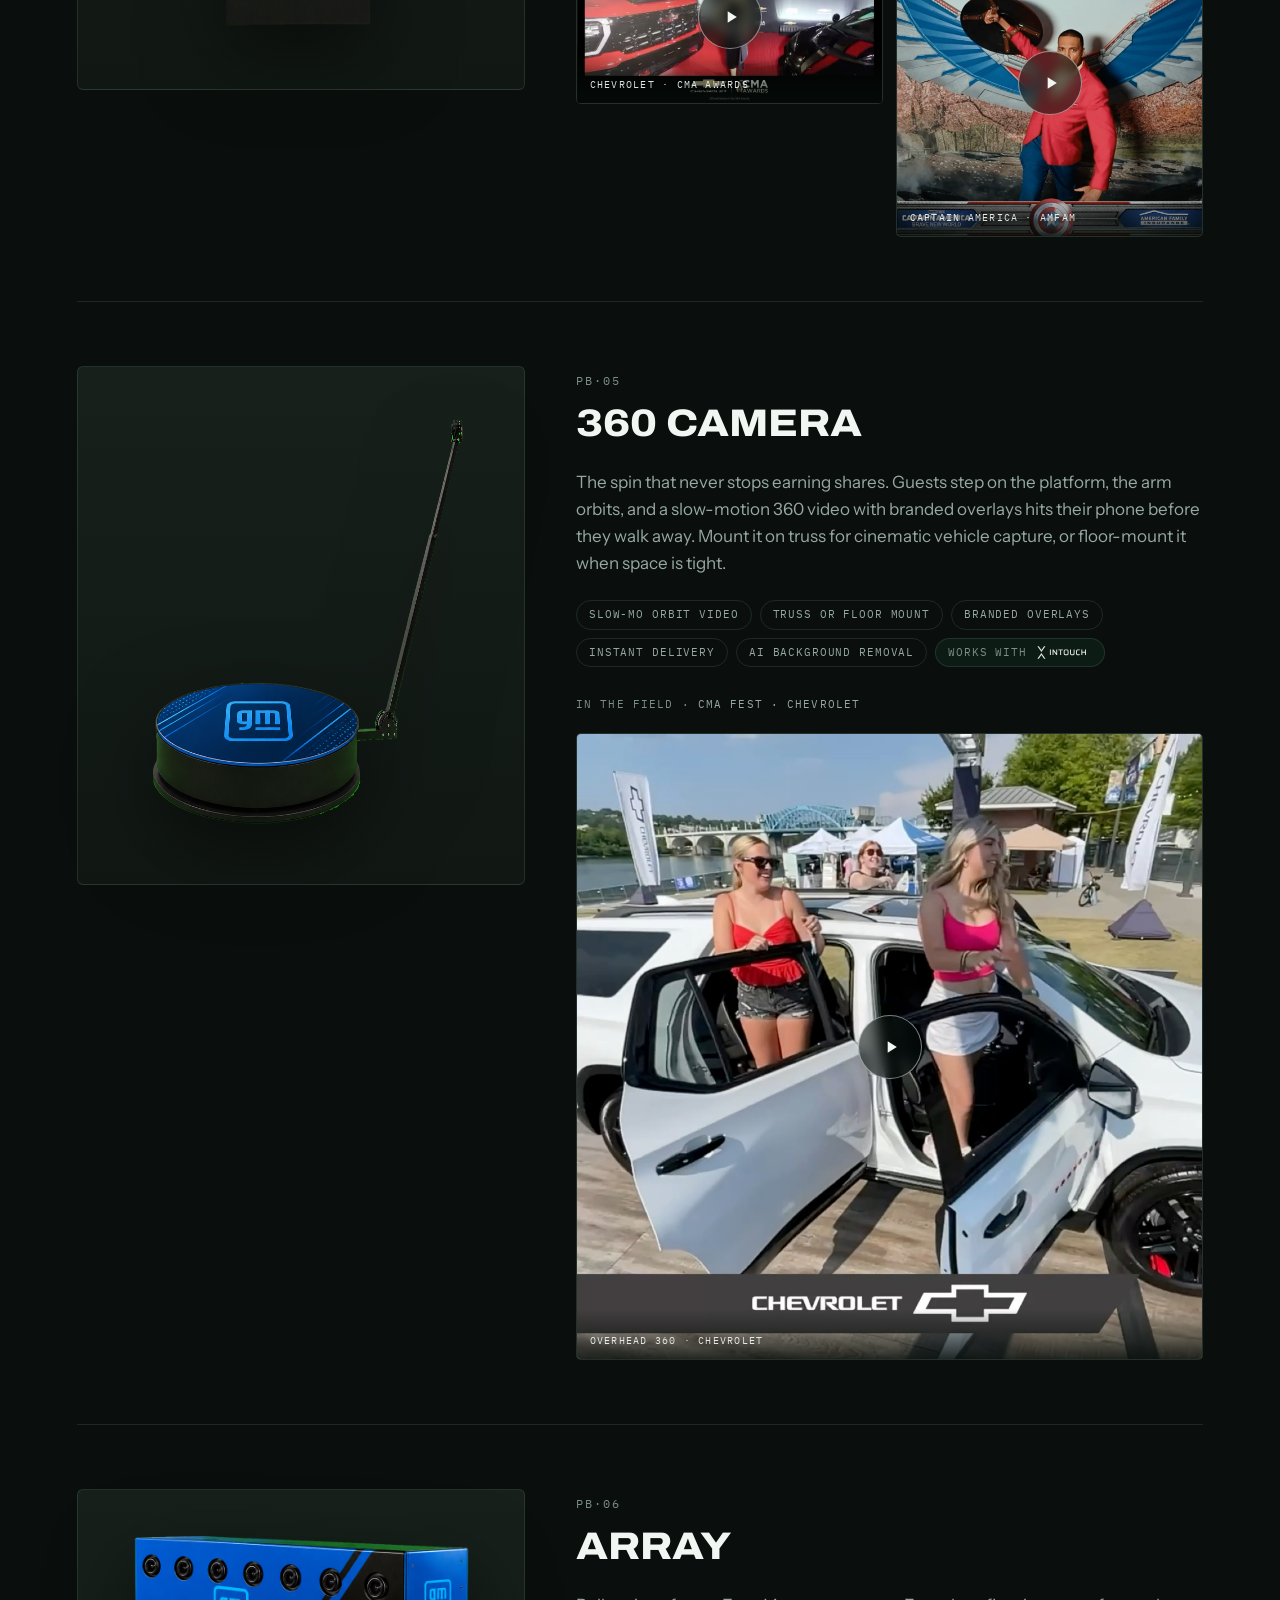
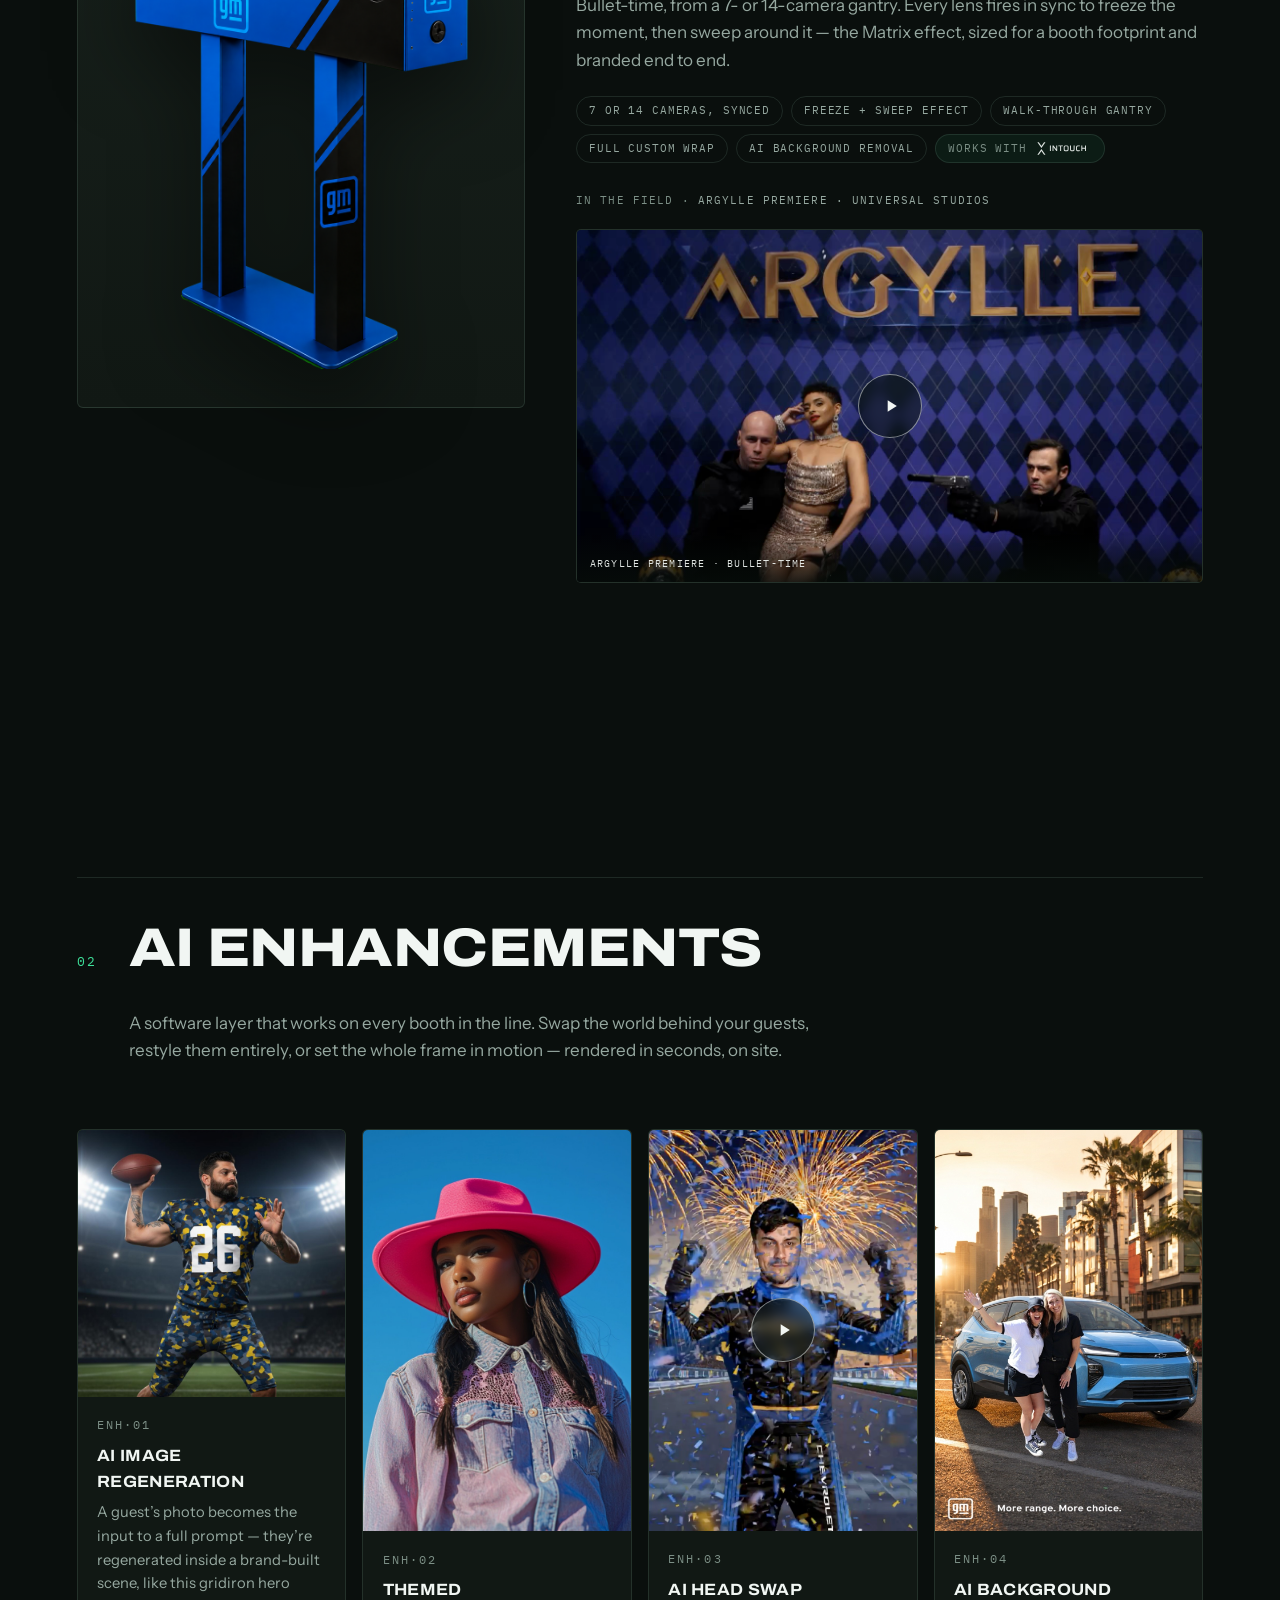
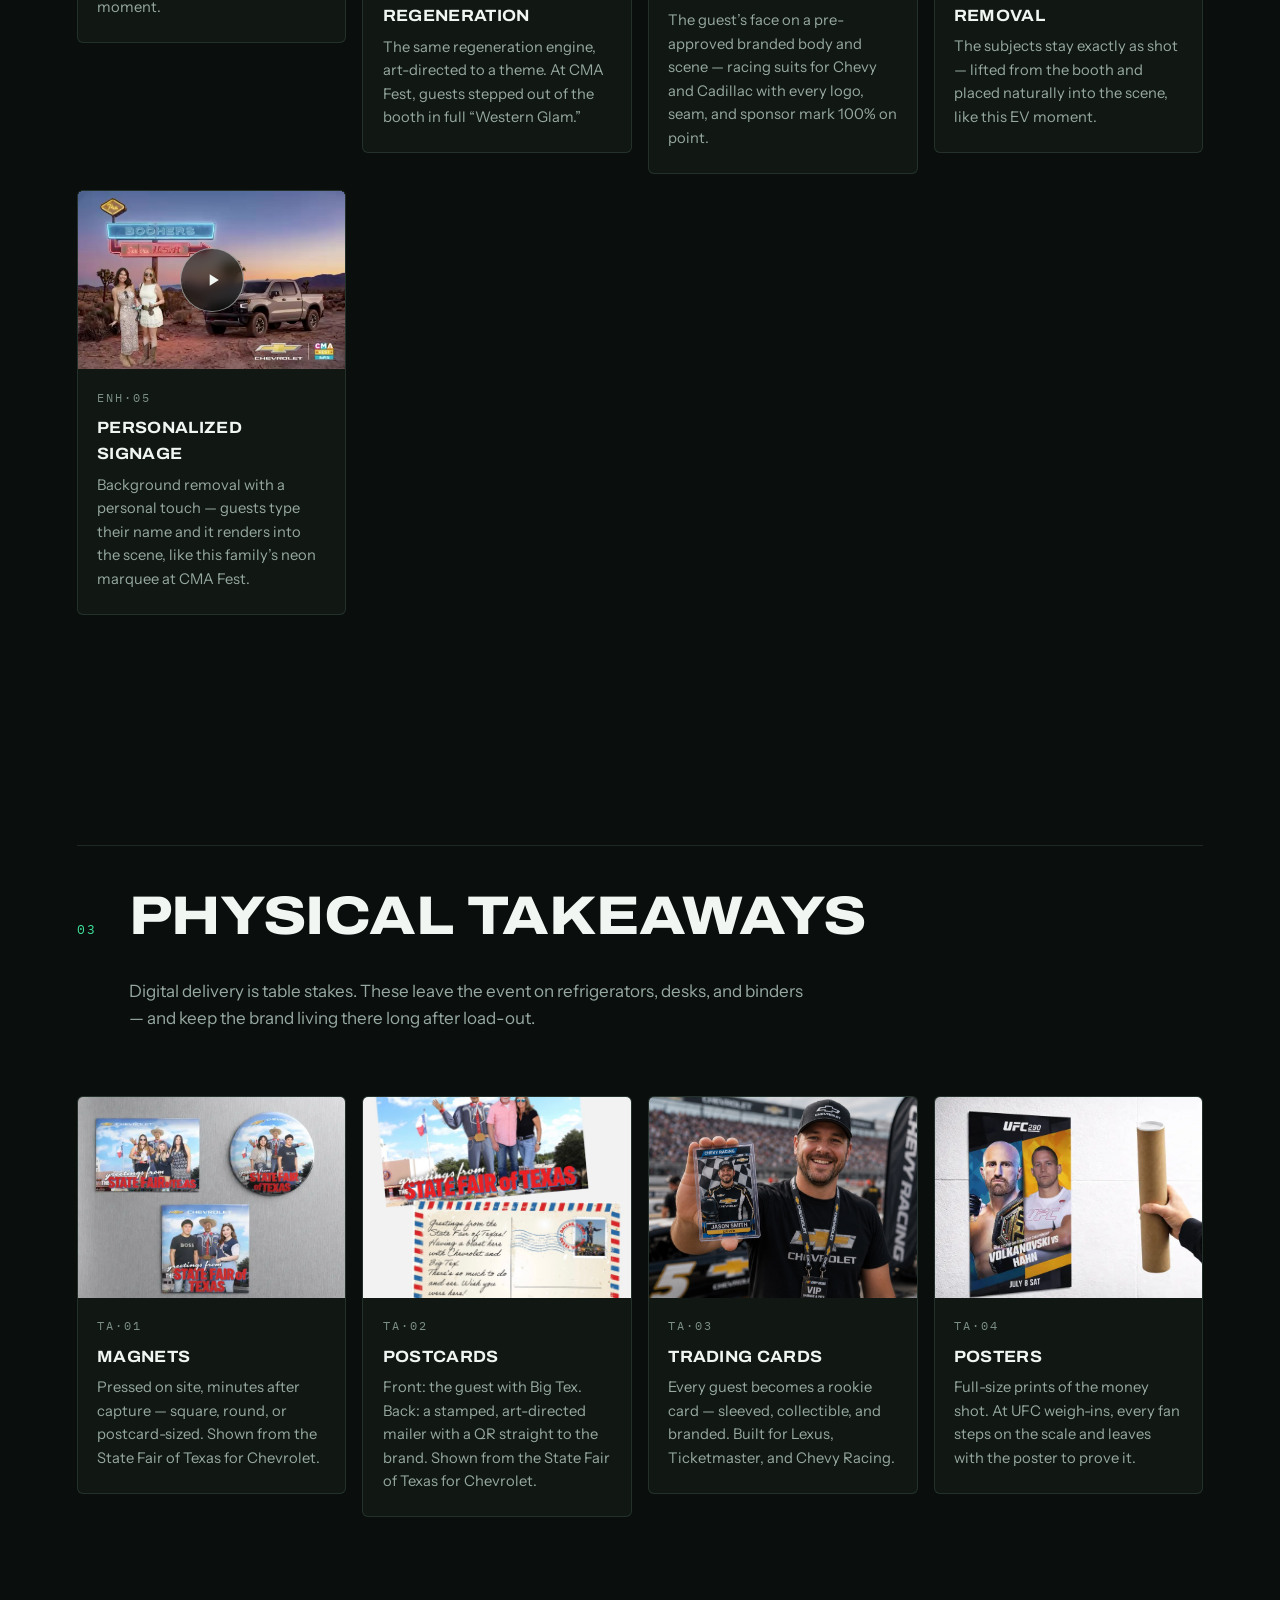
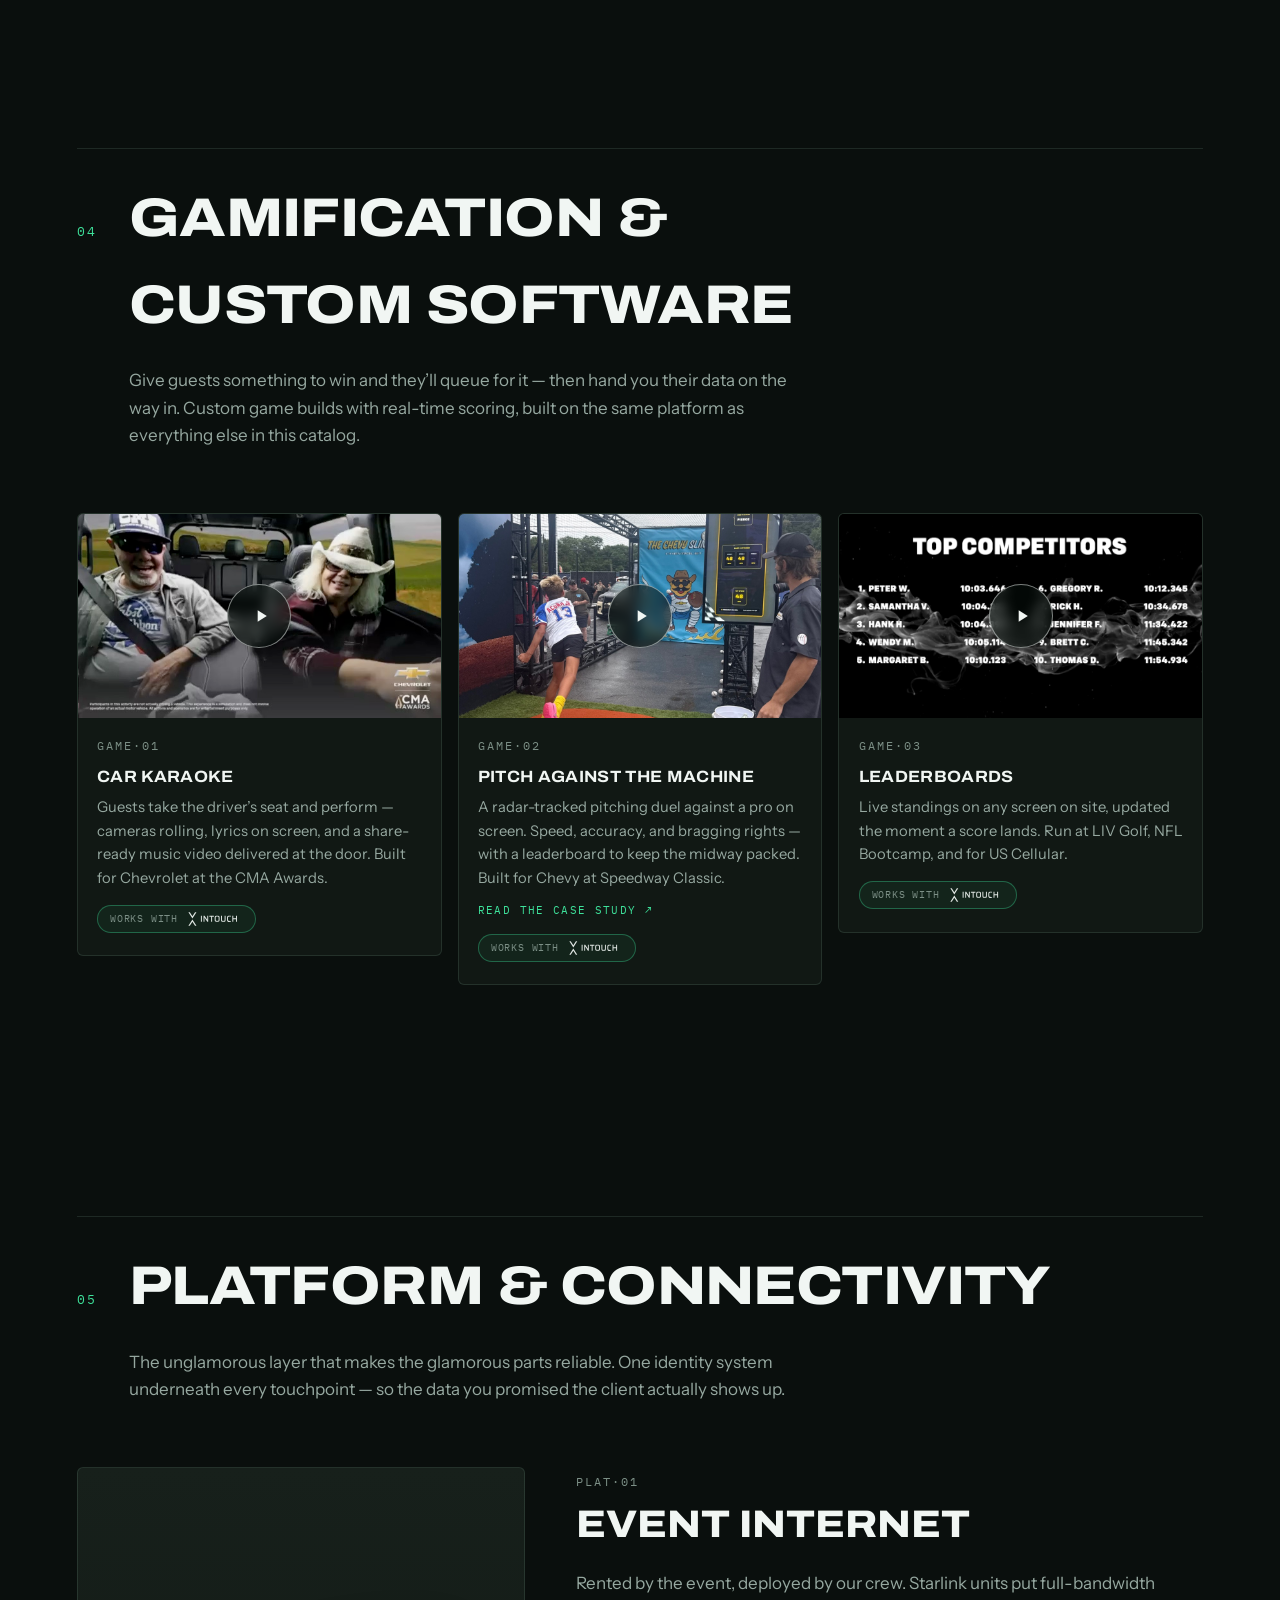
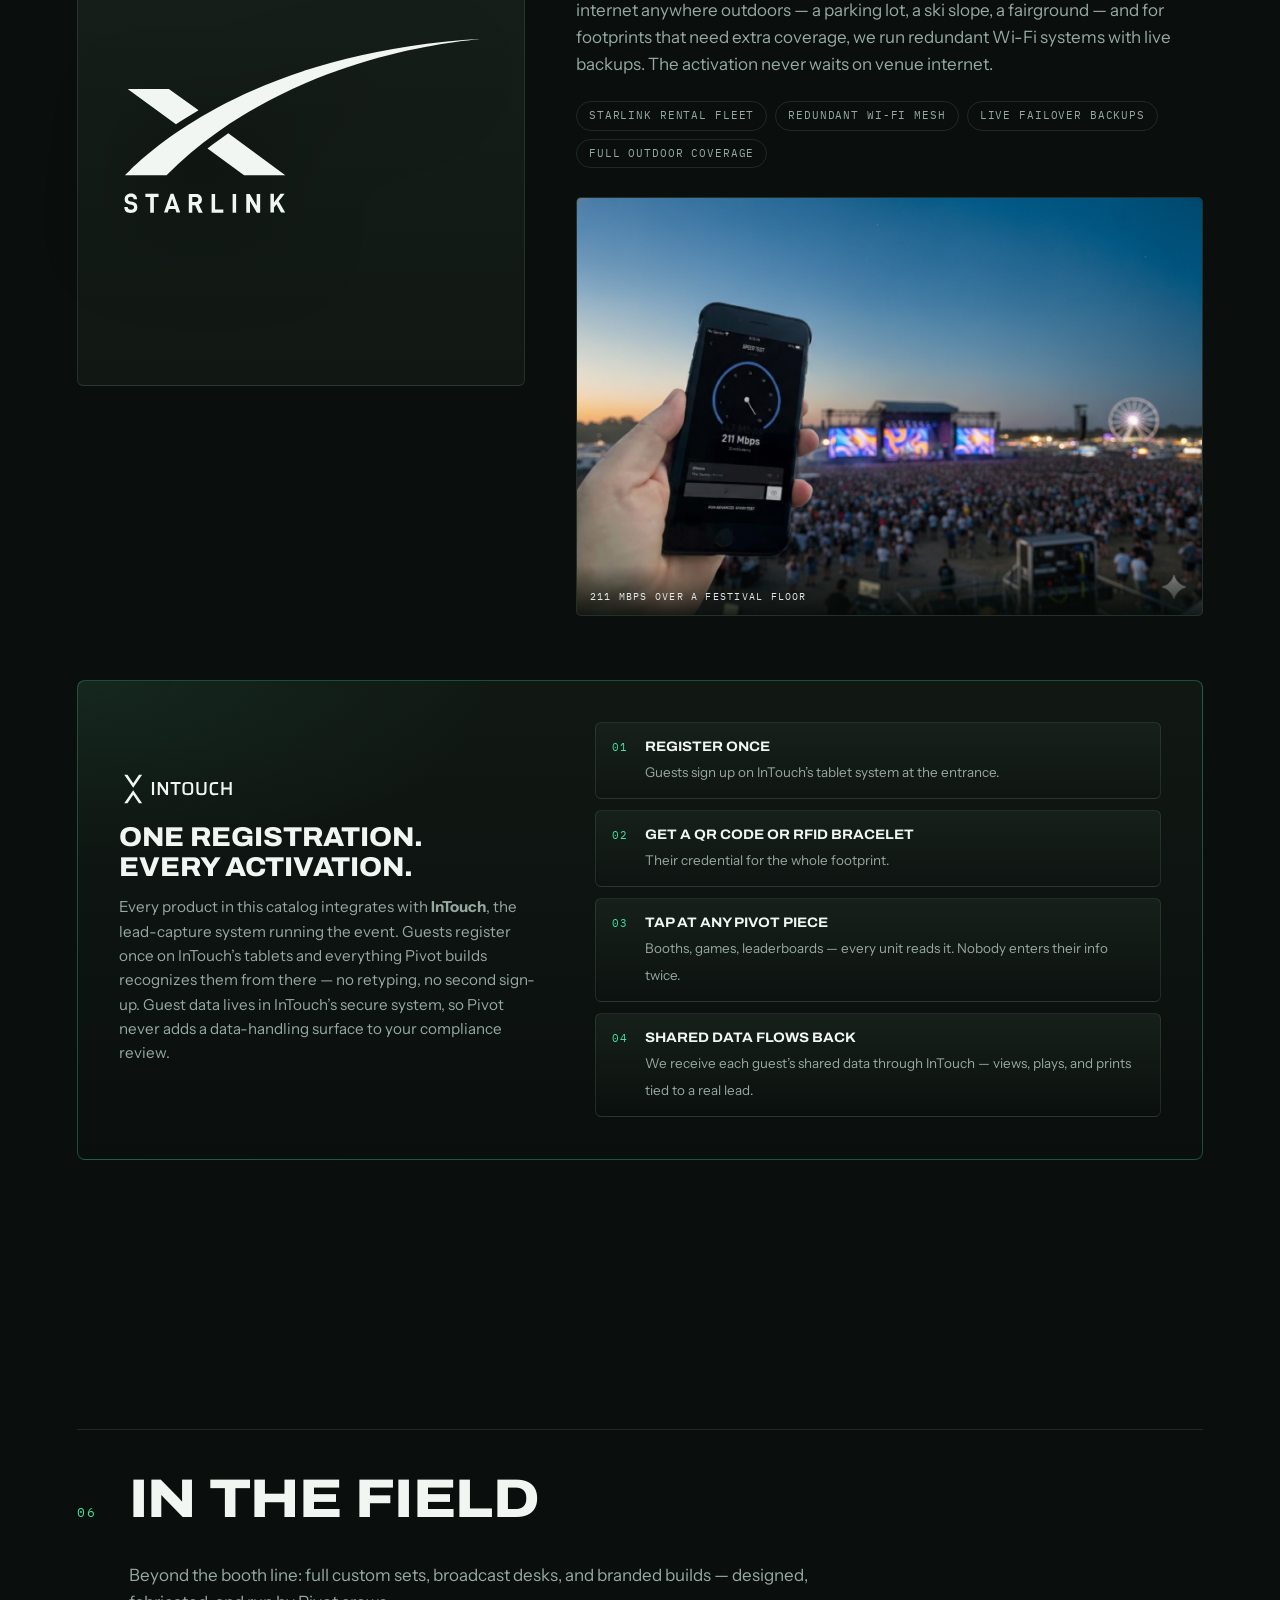
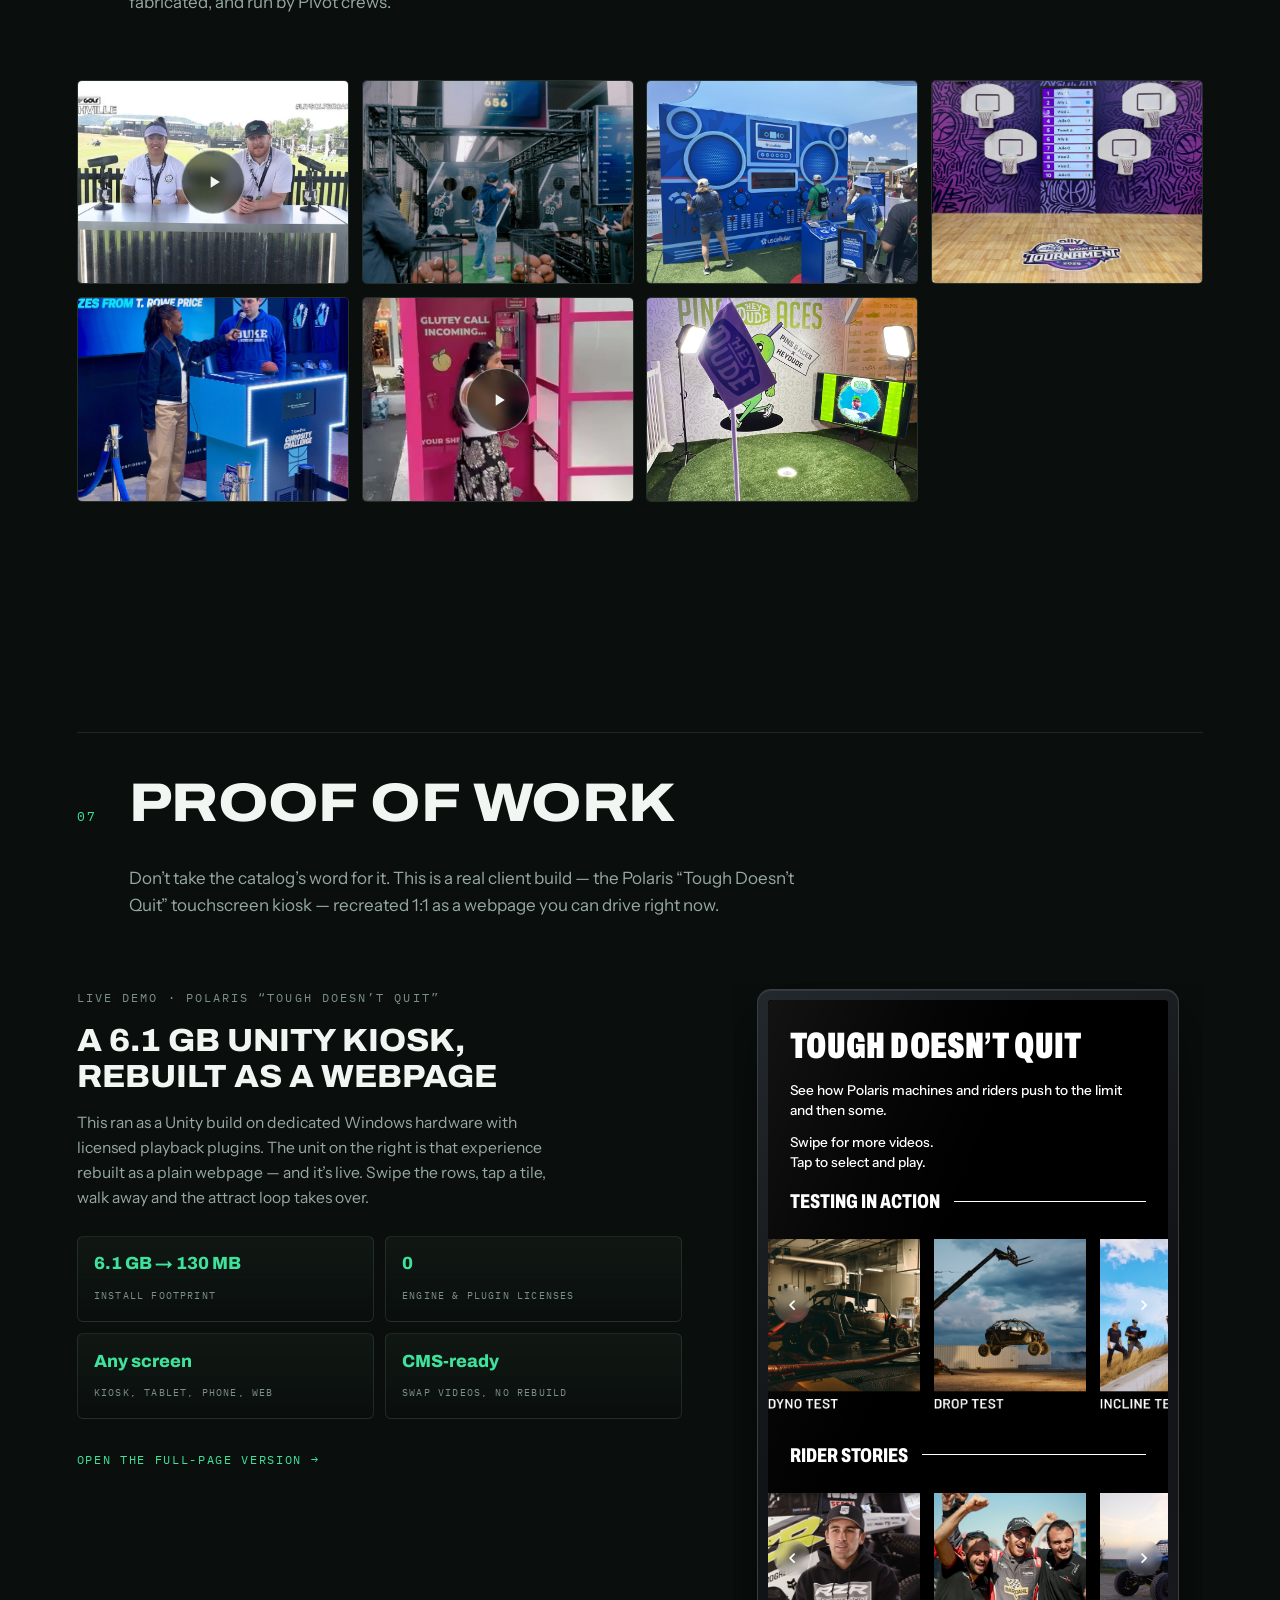
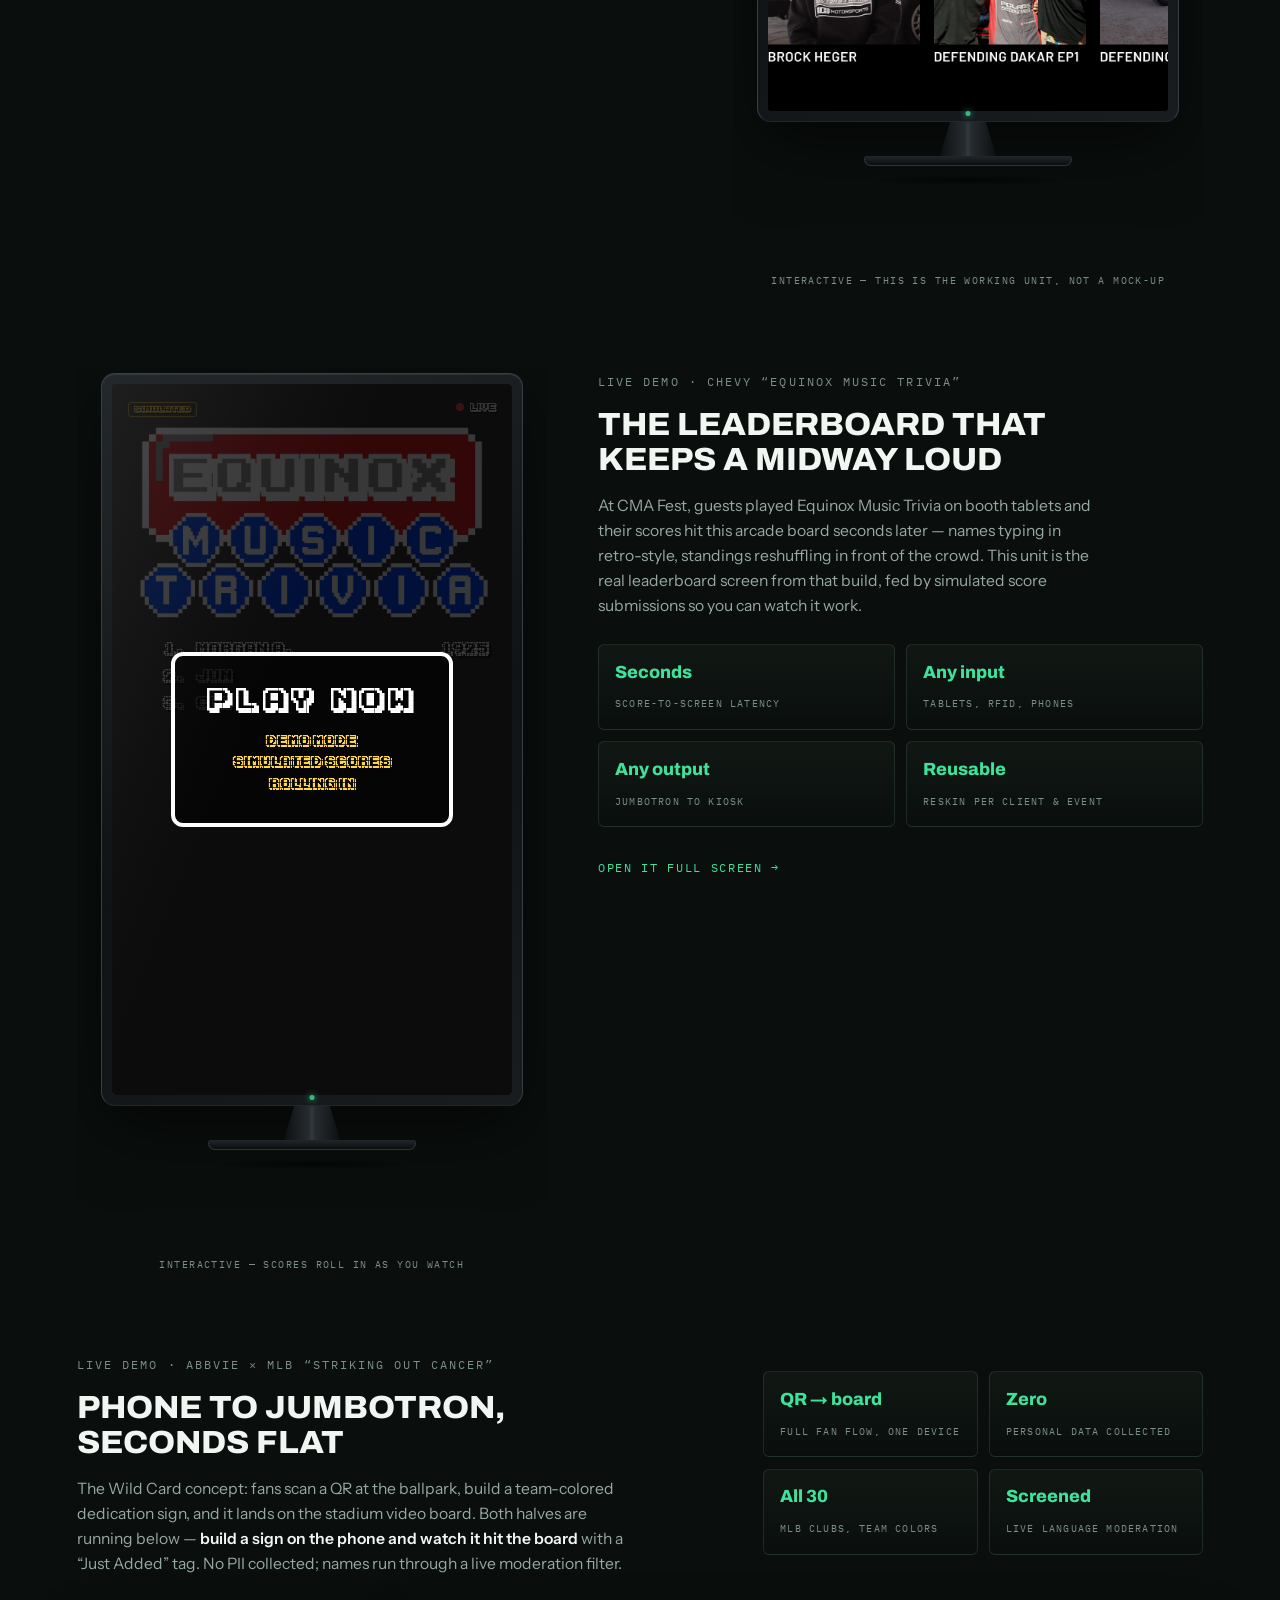
==== commit 1141e8d1: "Cache-bust PDF download links Co-Authored-By: Claude Fable 5 <noreply@anthropic.com>" ====
--- a/index.html
+++ b/index.html
@@ -576,7 +576,7 @@
   </div>
   <div class="actions">
     <a class="primary" href="kit.html">Open the Asset Kit</a>
-    <a class="ghost" href="Pivot-x-Jack-Morton-Experience-Catalog.pdf" download>Download the PDF</a>
+    <a class="ghost" href="Pivot-x-Jack-Morton-Experience-Catalog.pdf?v=3" download>Download the PDF</a>
     <a class="ghost" href="mailto:mikah@pivotxp.com?subject=Jack%20Morton%20%C3%97%20Pivot%20%E2%80%94%20Asset%20request">Request a custom comp</a>
   </div>
 </div>
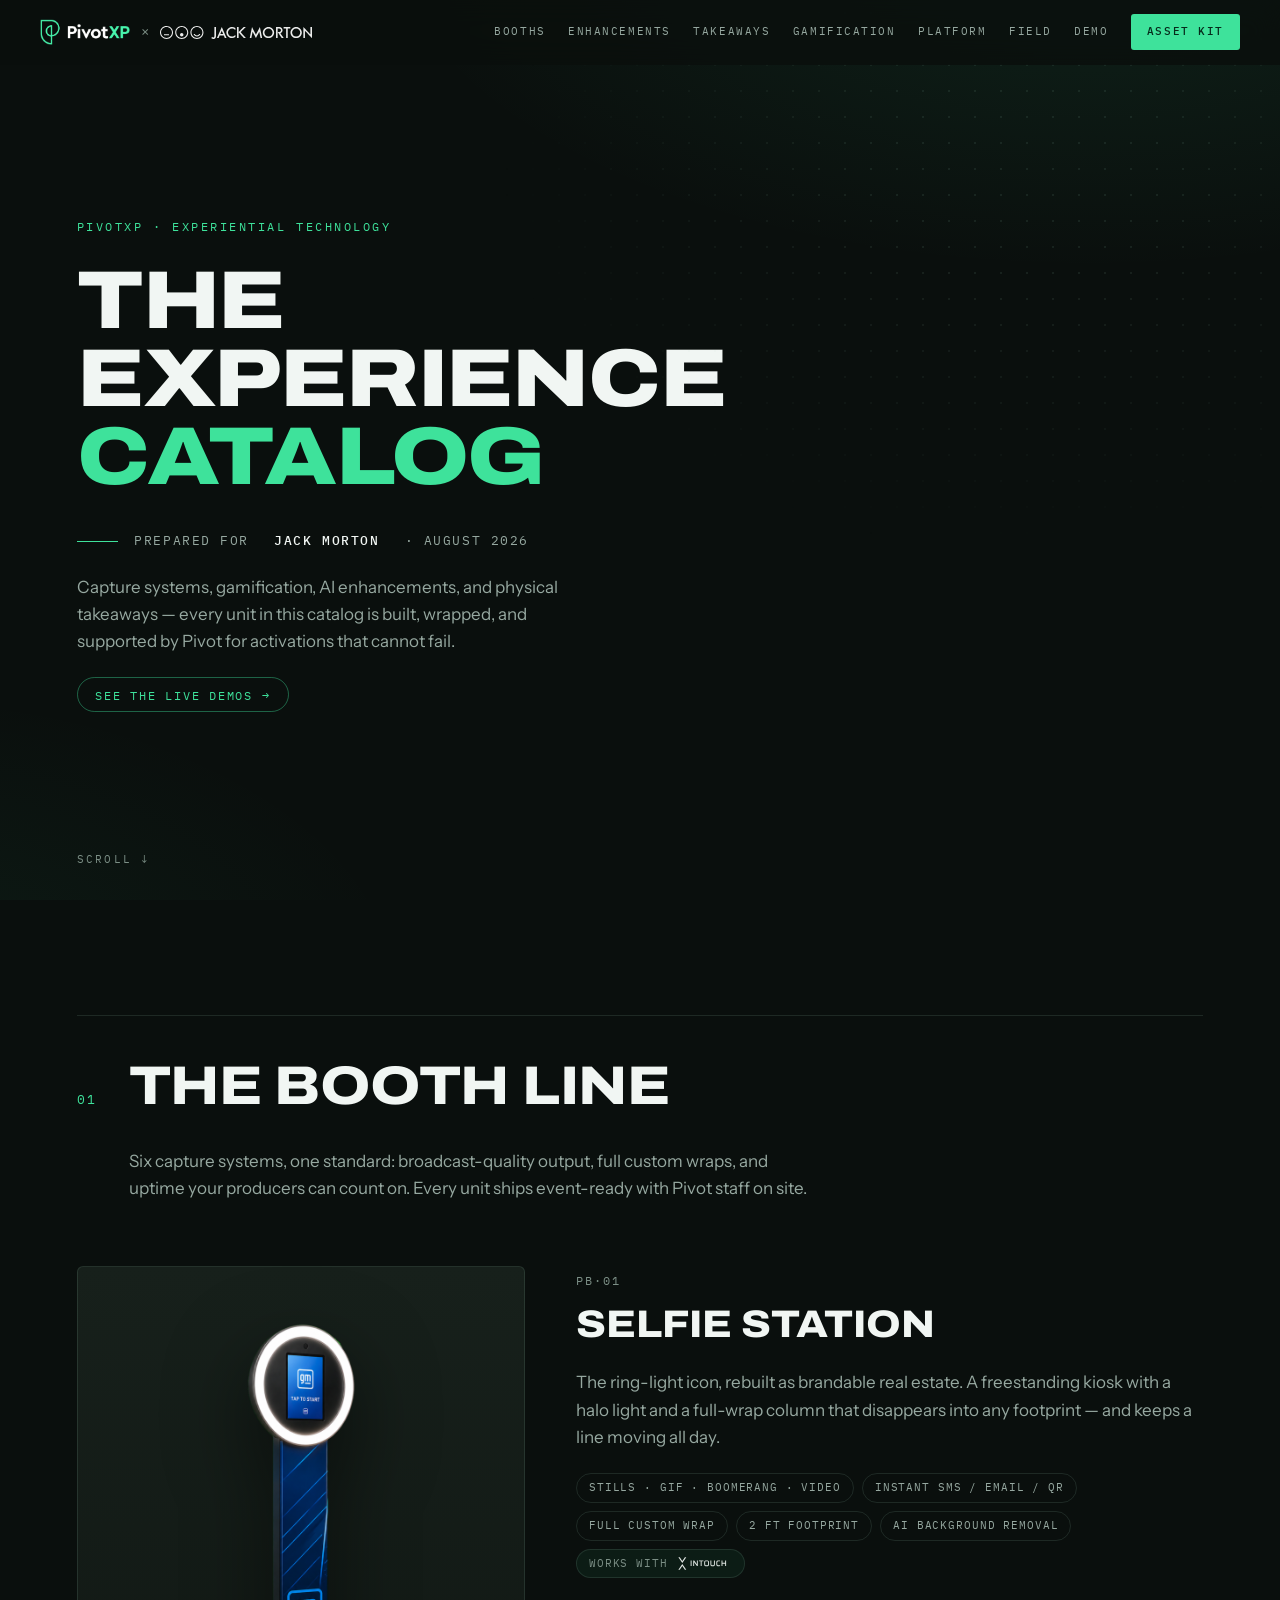
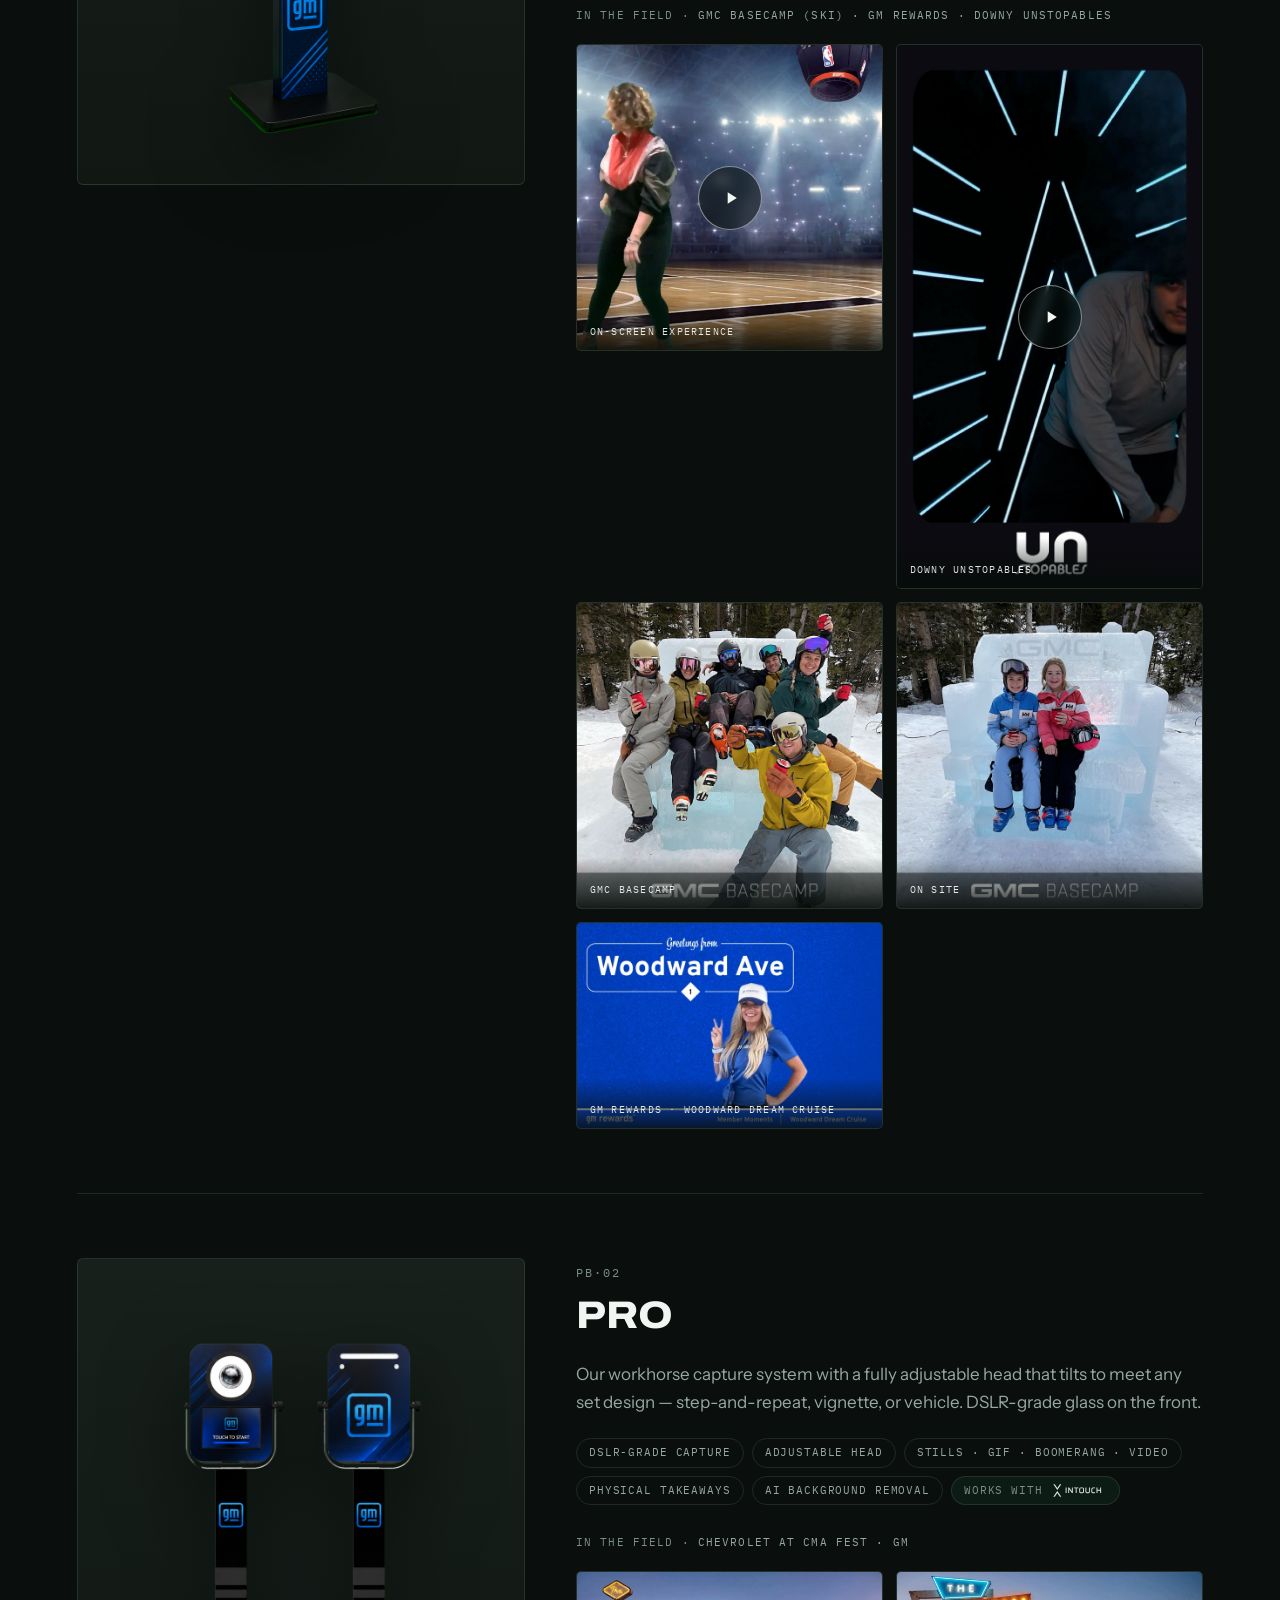
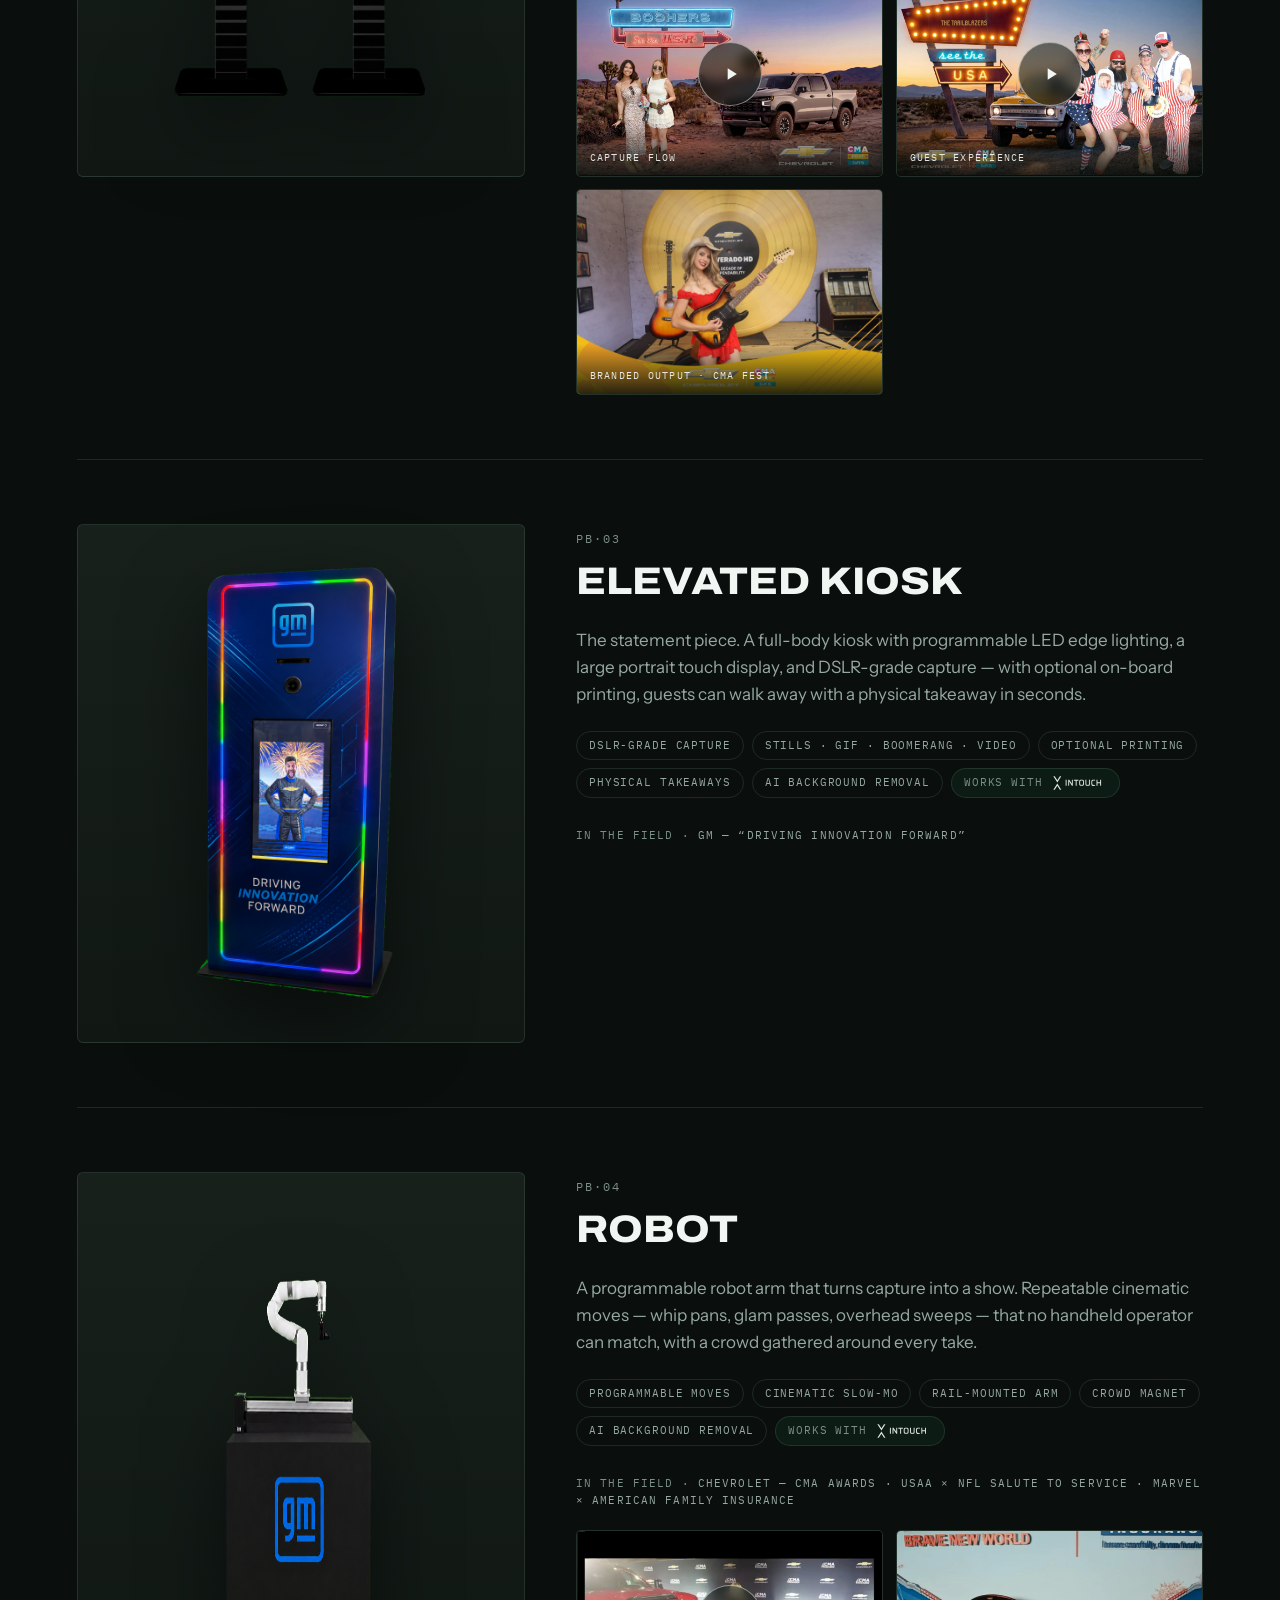
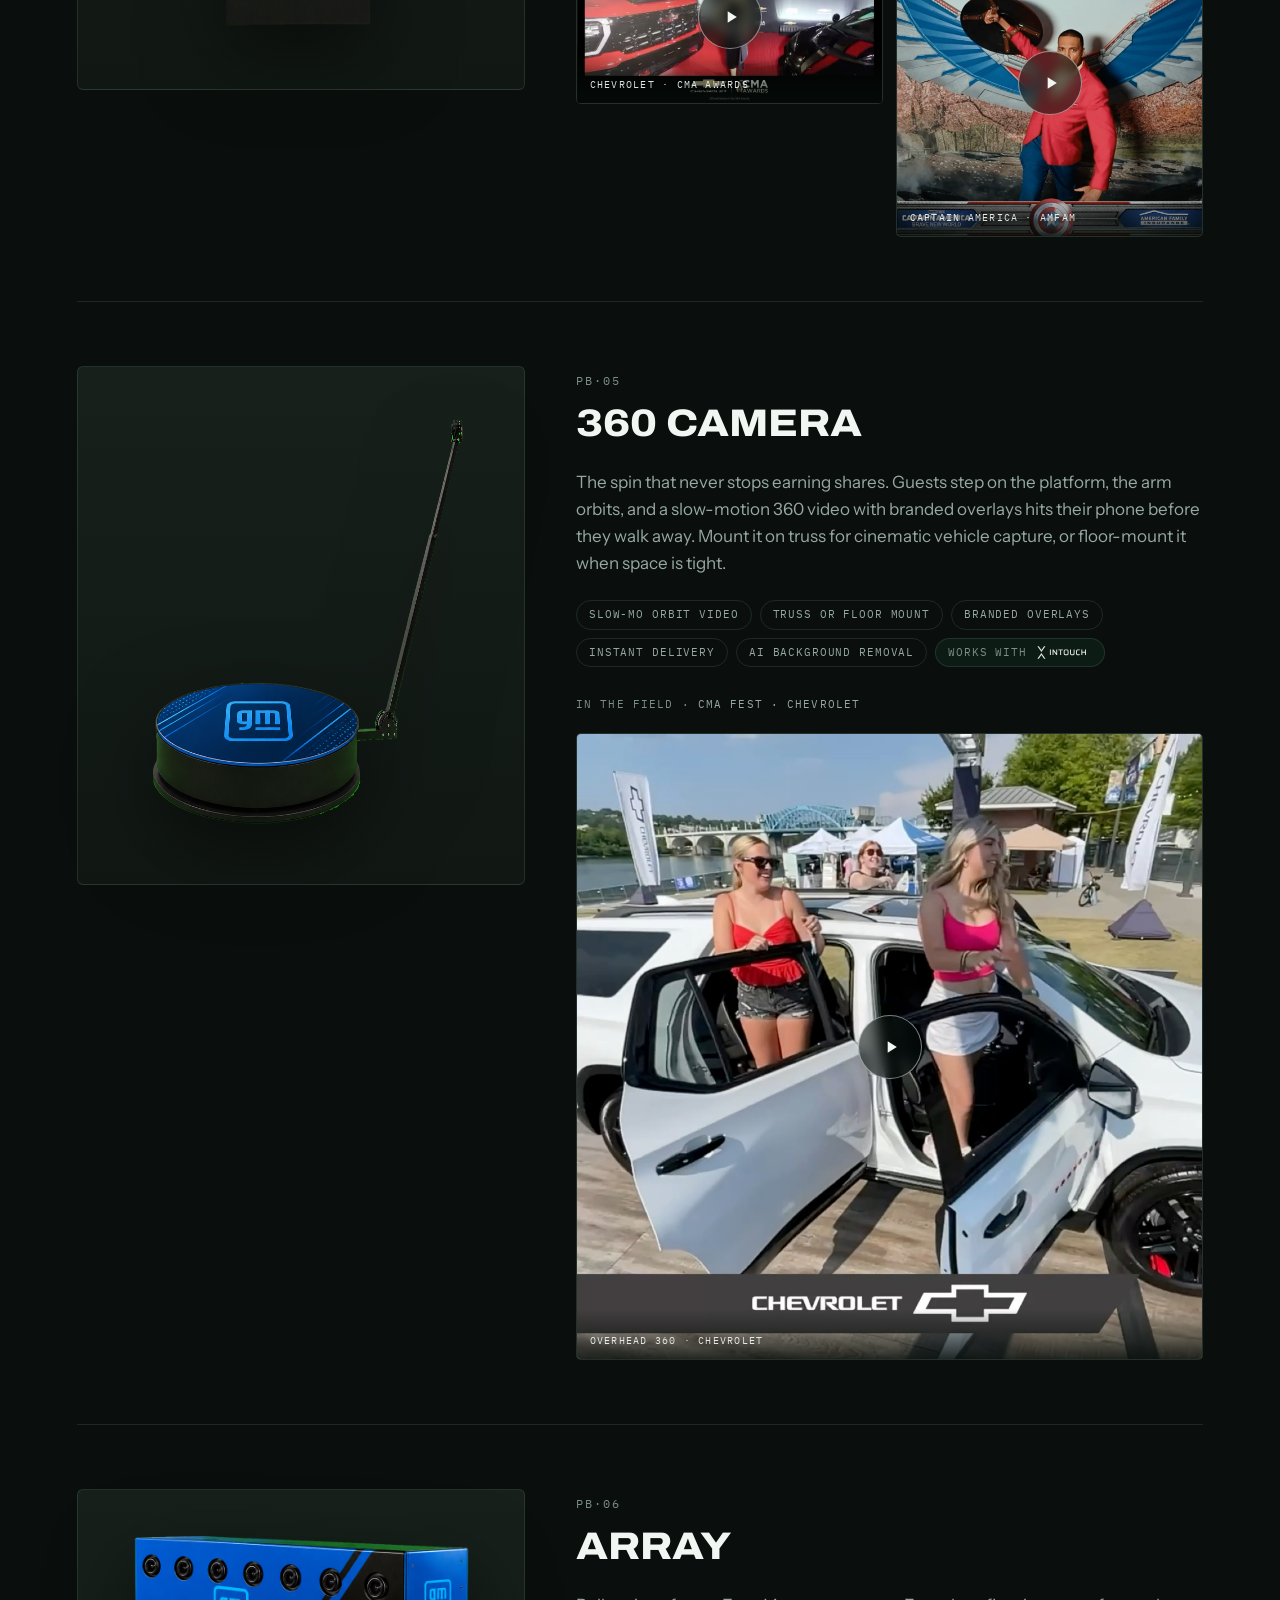
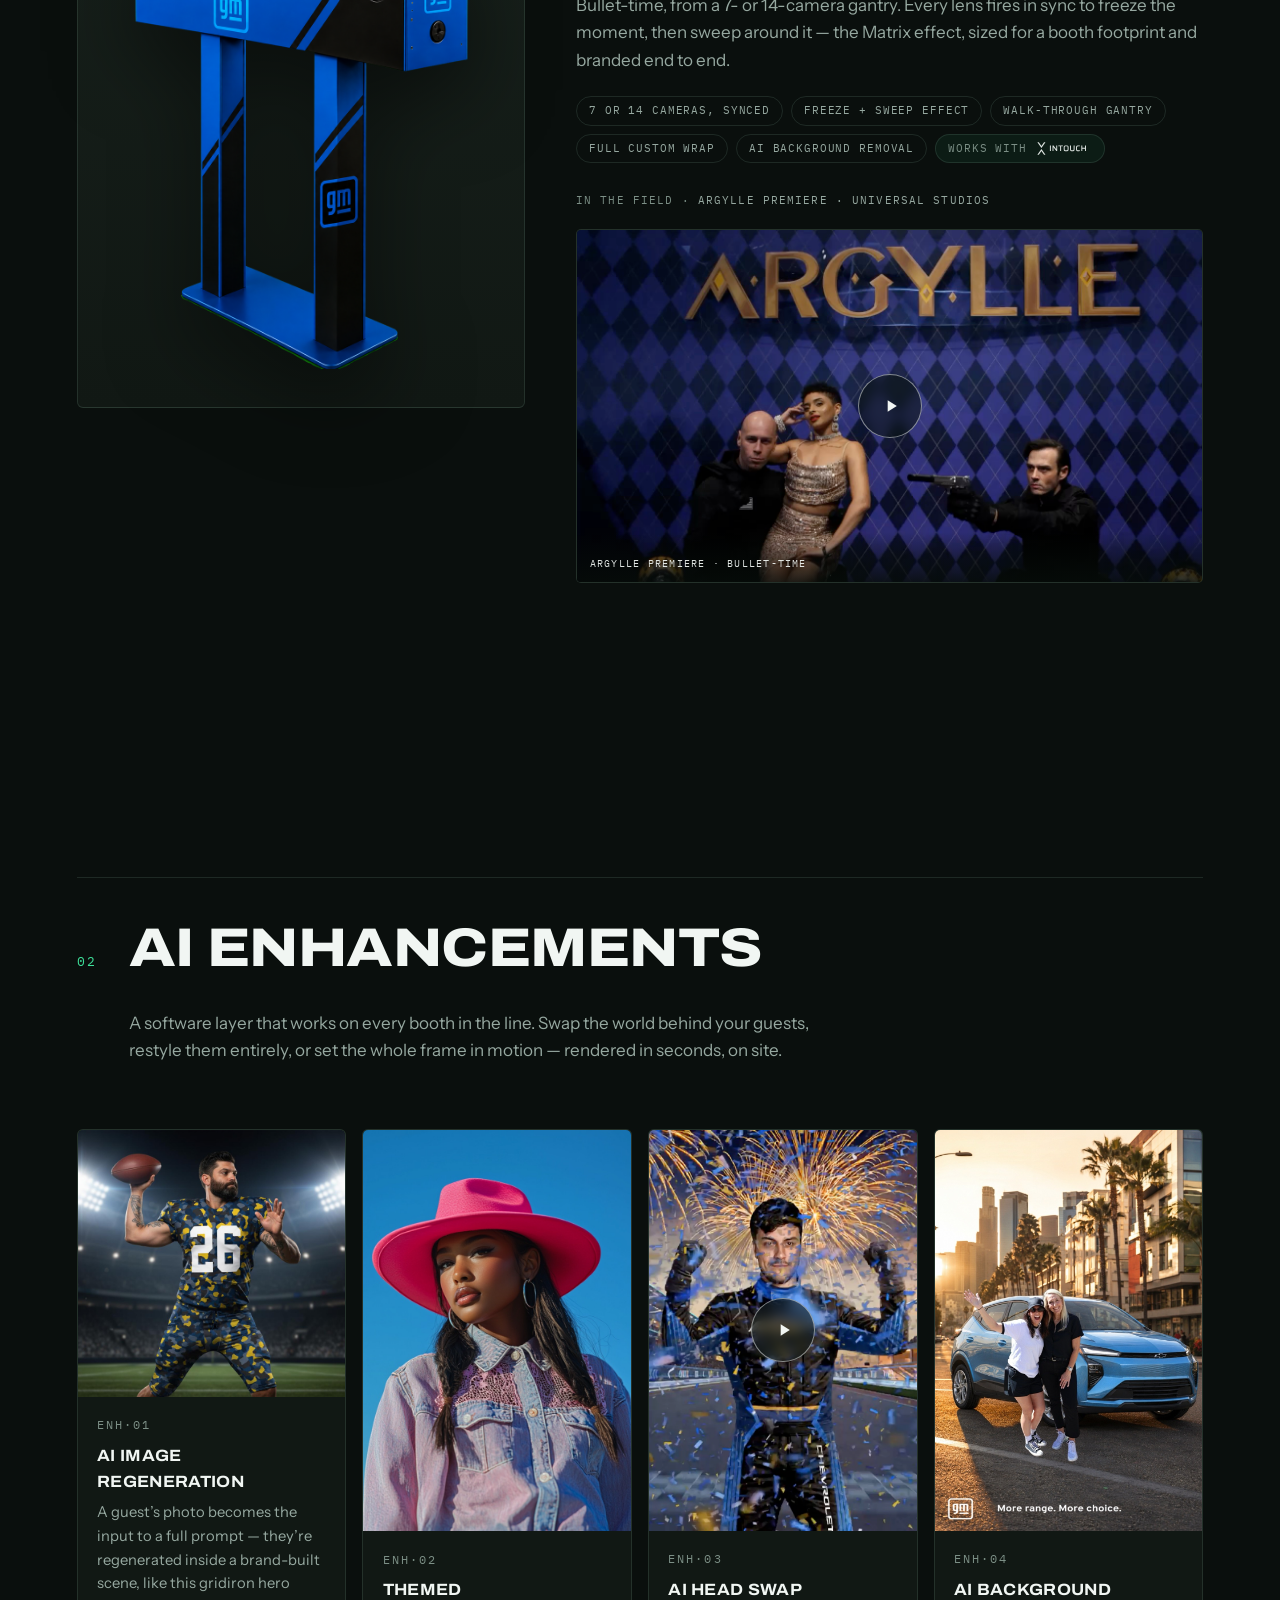
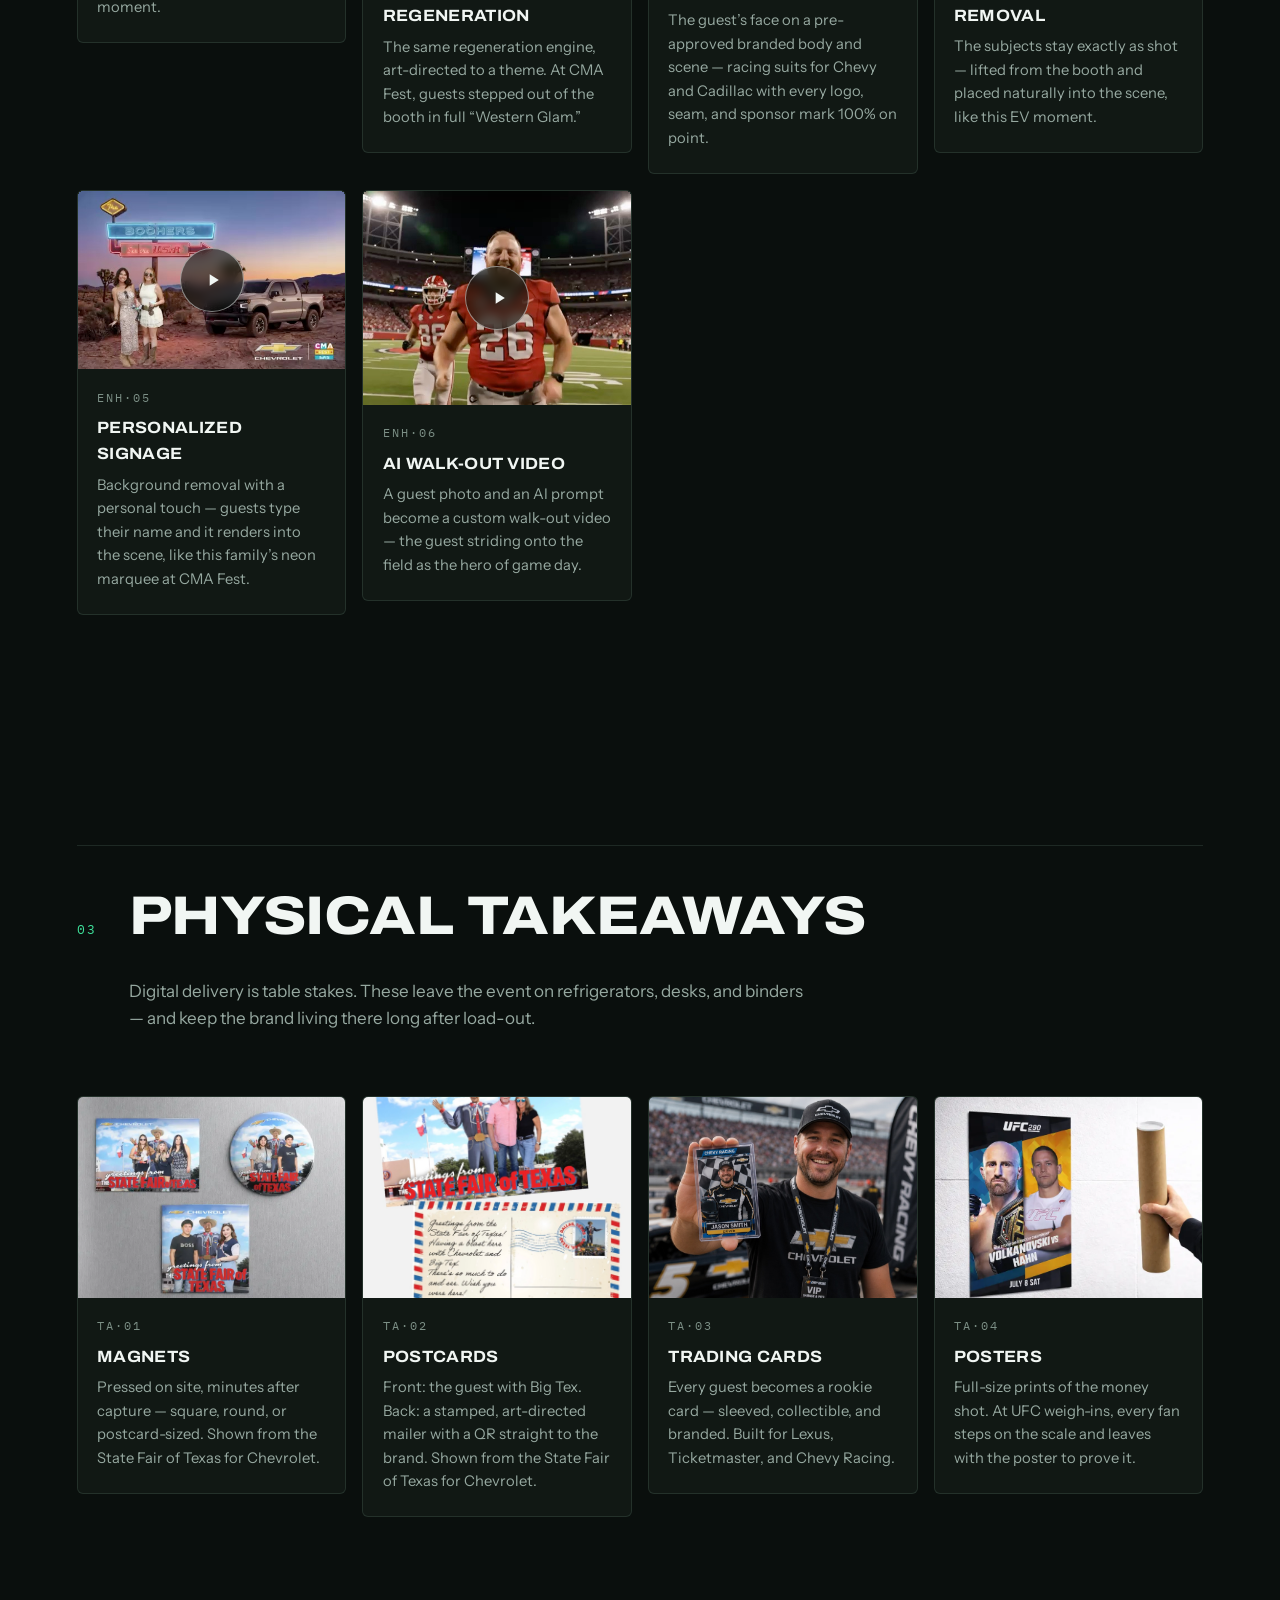
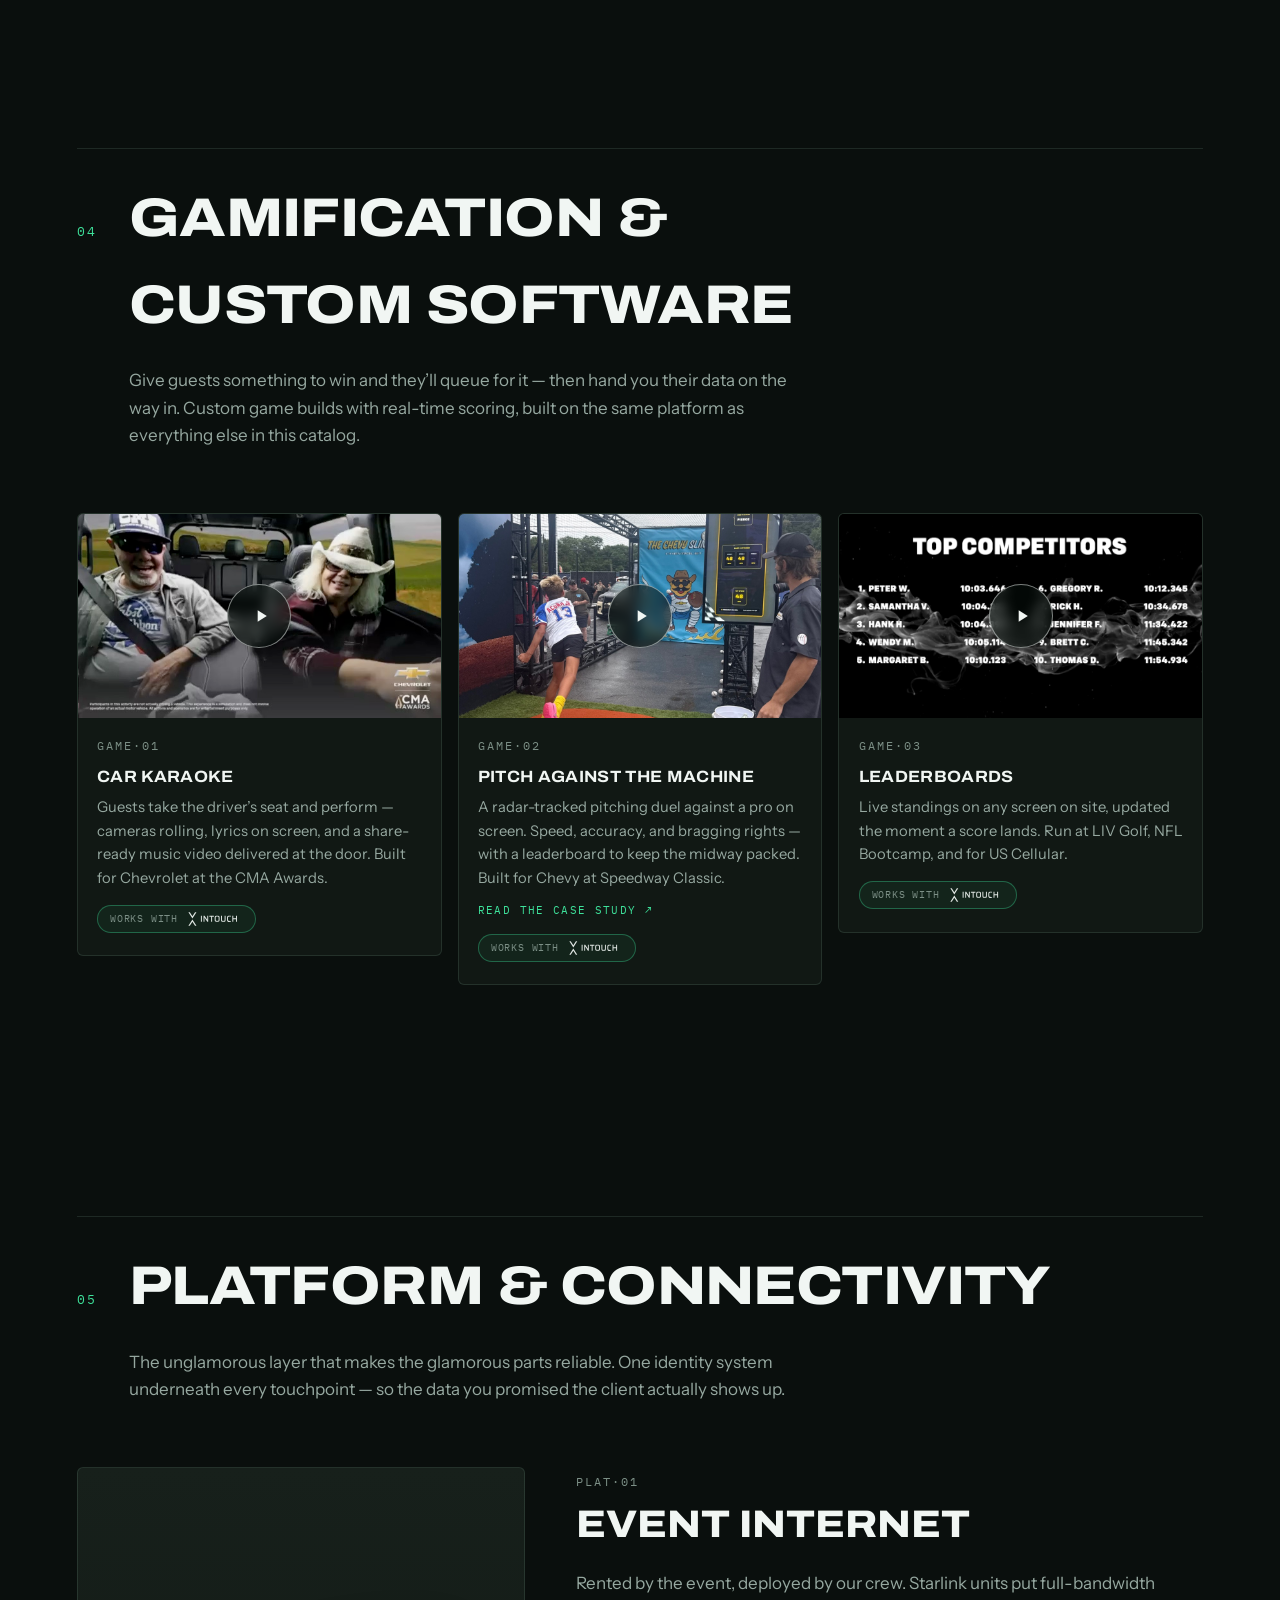
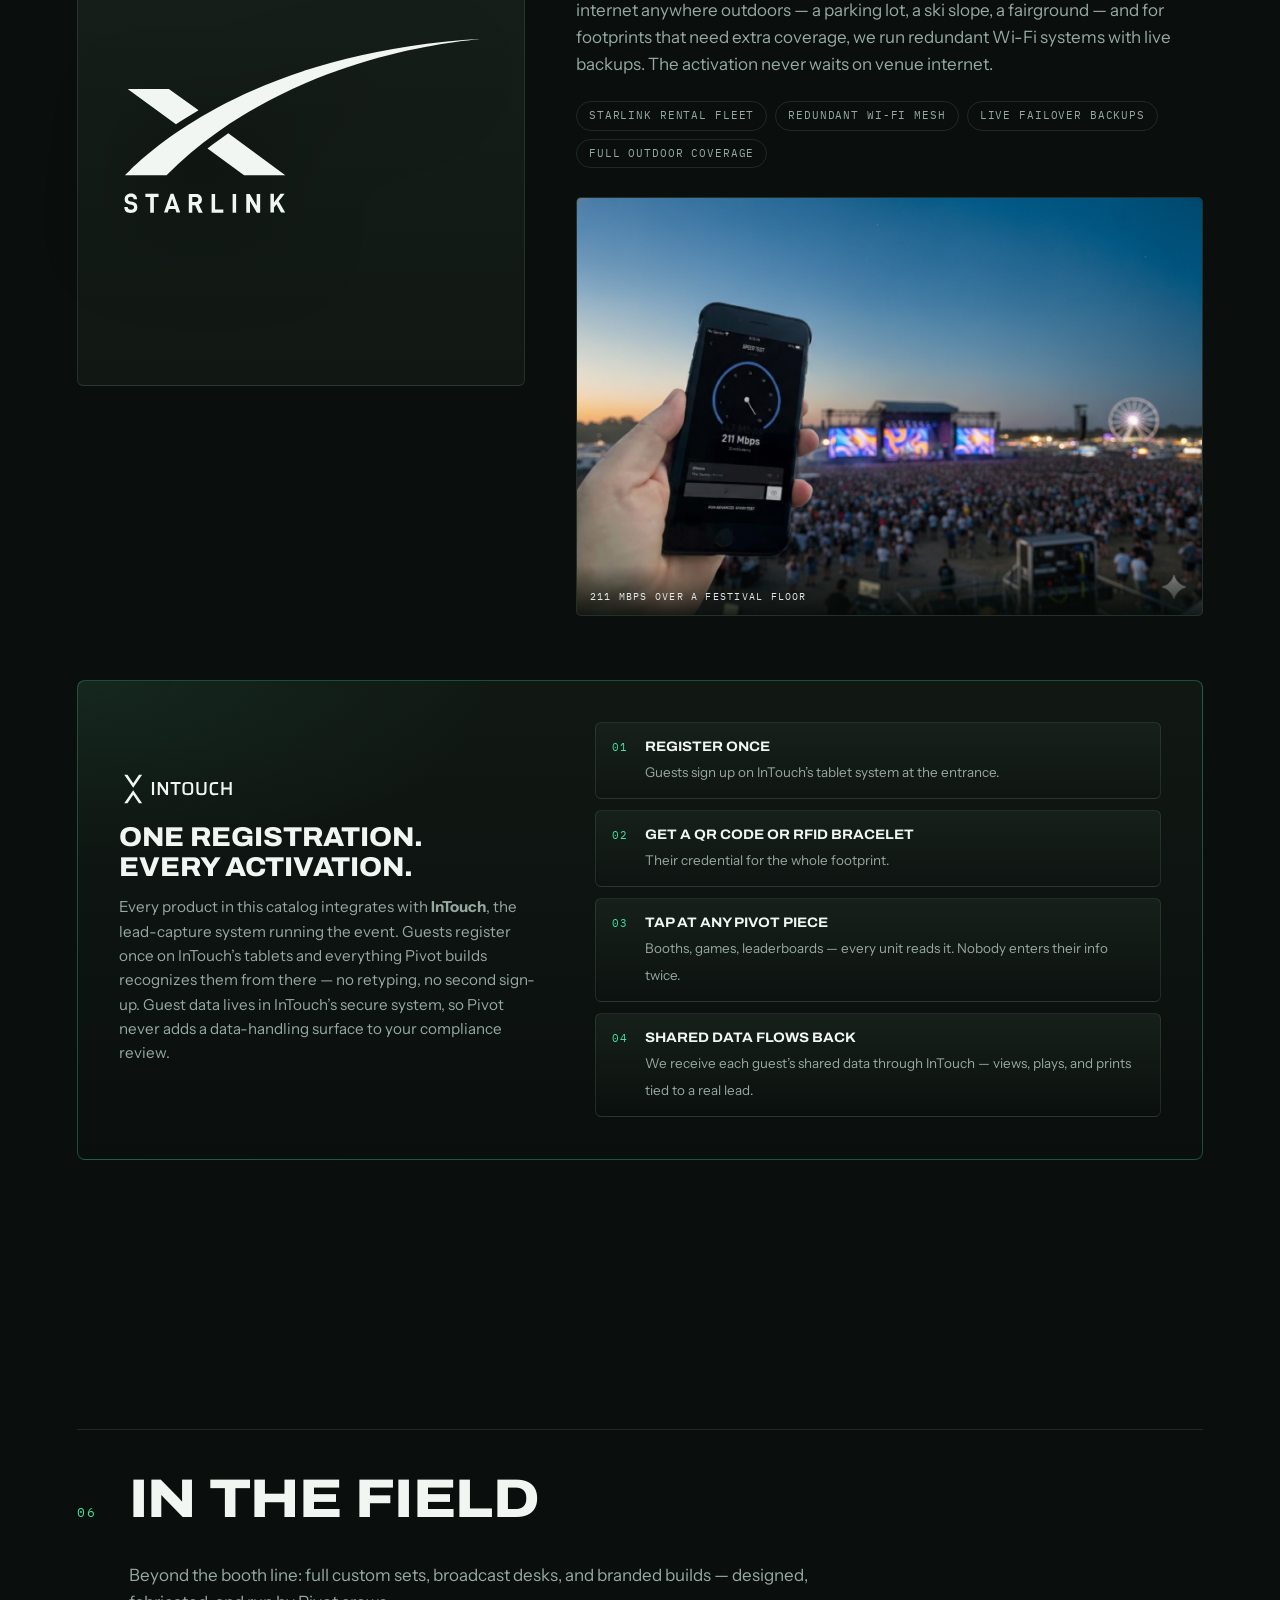
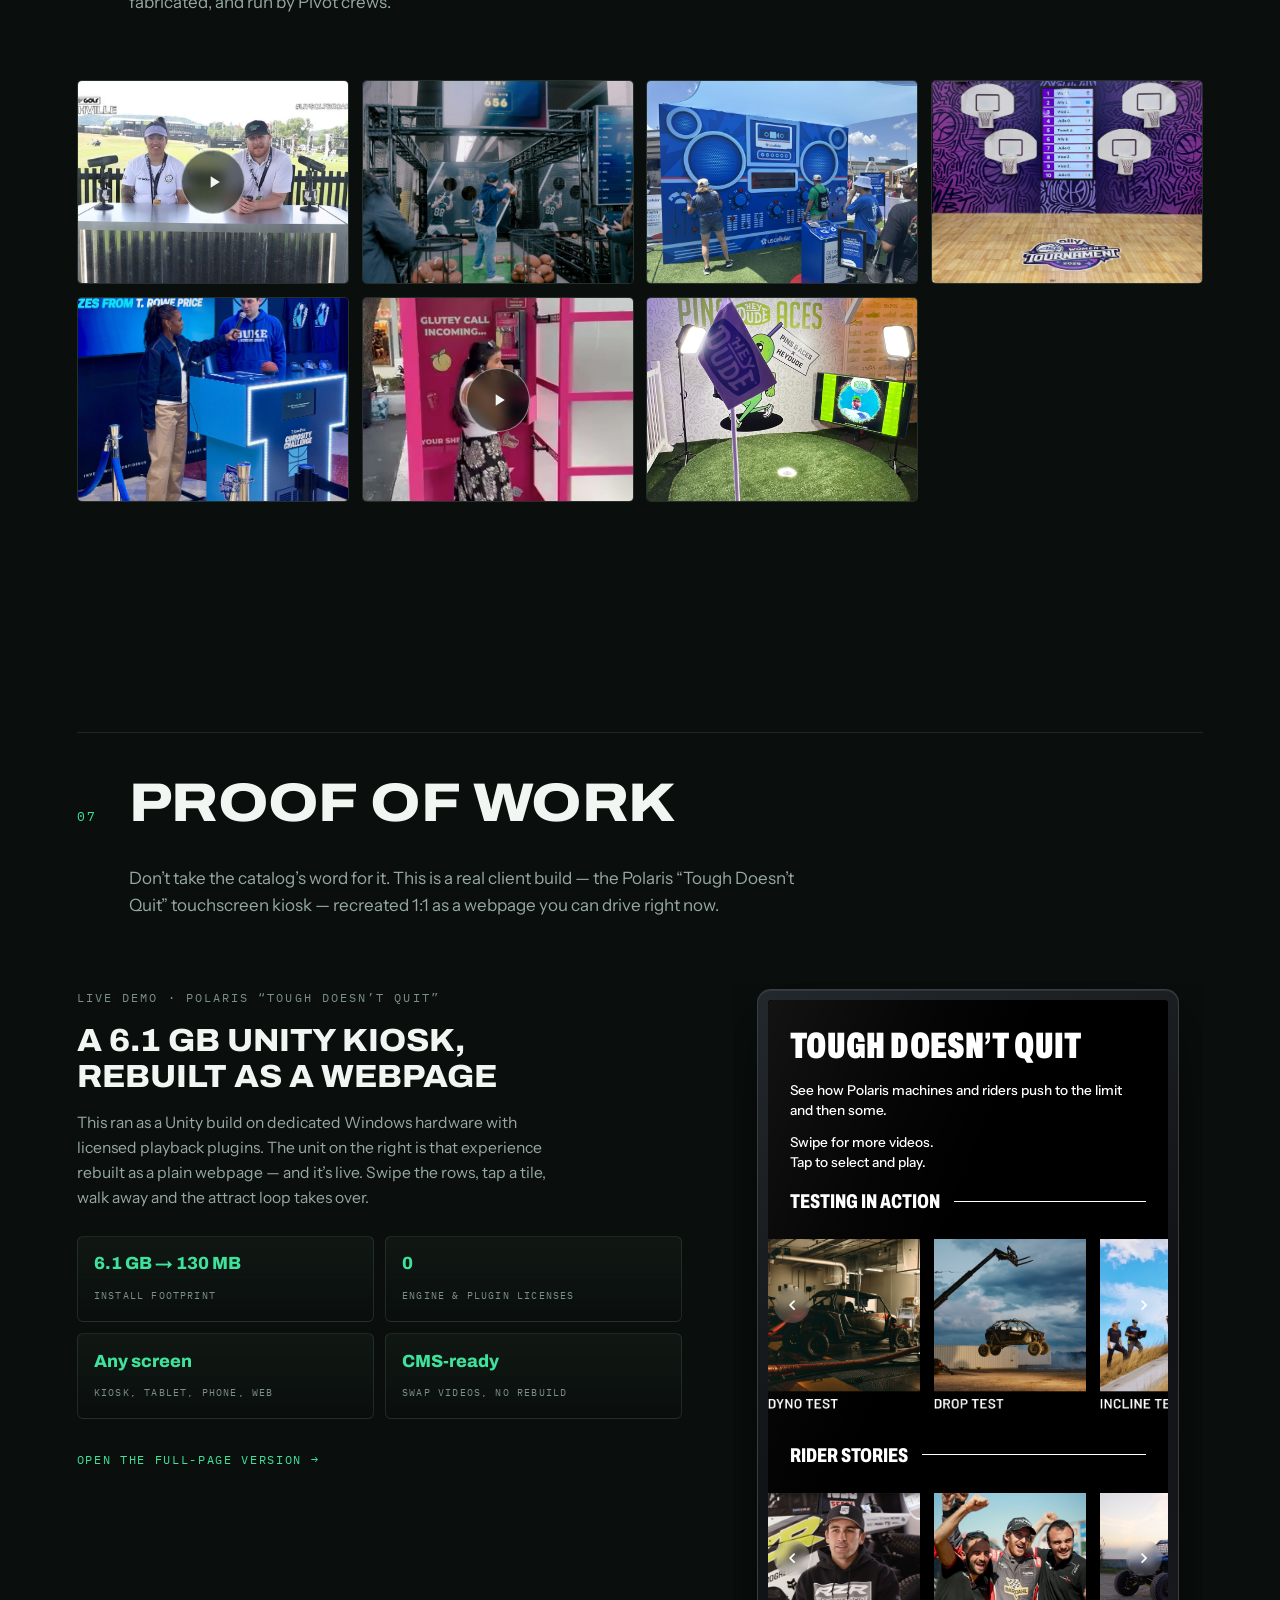
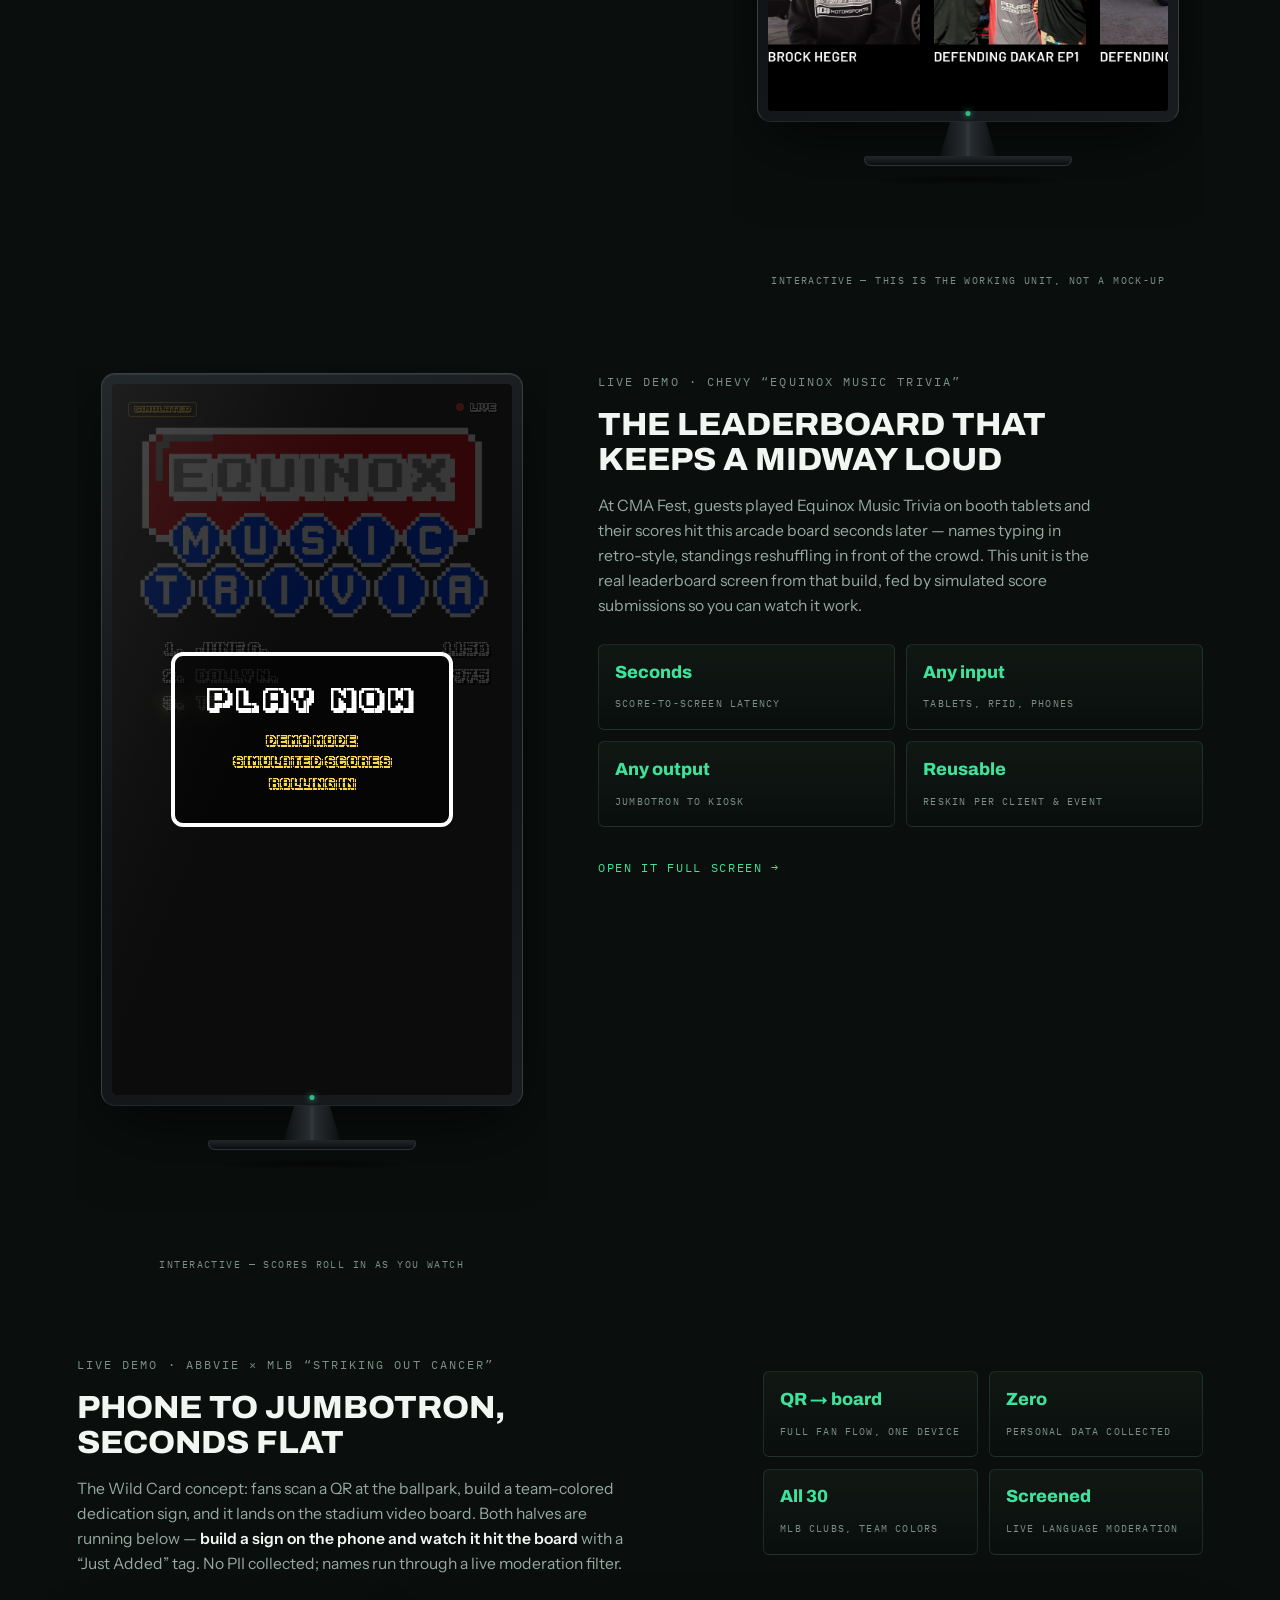
==== commit b4c924ef: "ENH-06 AI Walk-Out Video: site card + PDF (3x2 enhancement grid), pdf v4 Co-Authored-By: Claude Fabl" ====
--- a/index.html
+++ b/index.html
@@ -389,6 +389,10 @@
       <div class="art vwrap"><video preload="none" poster="assets/poster/enhance-name-sign.jpg" src="assets/video/enhance-name-sign.mp4" playsinline></video><span class="playbtn"><svg viewBox="0 0 24 24"><path d="M8 5v14l11-7z"/></svg></span></div>
       <div class="txt"><span class="kicker">ENH·05</span><h4>Personalized Signage</h4><p>Background removal with a personal touch — guests type their name and it renders into the scene, like this family’s neon marquee at CMA Fest.</p></div>
     </div>
+    <div class="card">
+      <div class="art vwrap"><video preload="none" poster="assets/poster/enhance-walkout.jpg" src="assets/video/enhance-walkout.mp4" playsinline></video><span class="playbtn"><svg viewBox="0 0 24 24"><path d="M8 5v14l11-7z"/></svg></span></div>
+      <div class="txt"><span class="kicker">ENH·06</span><h4>AI Walk-Out Video</h4><p>A guest photo and an AI prompt become a custom walk-out video — the guest striding onto the field as the hero of game day.</p></div>
+    </div>
   </div>
 </section>
 
@@ -576,7 +580,7 @@
   </div>
   <div class="actions">
     <a class="primary" href="kit.html">Open the Asset Kit</a>
-    <a class="ghost" href="Pivot-x-Jack-Morton-Experience-Catalog.pdf?v=3" download>Download the PDF</a>
+    <a class="ghost" href="Pivot-x-Jack-Morton-Experience-Catalog.pdf?v=4" download>Download the PDF</a>
     <a class="ghost" href="mailto:mikah@pivotxp.com?subject=Jack%20Morton%20%C3%97%20Pivot%20%E2%80%94%20Asset%20request">Request a custom comp</a>
   </div>
 </div>
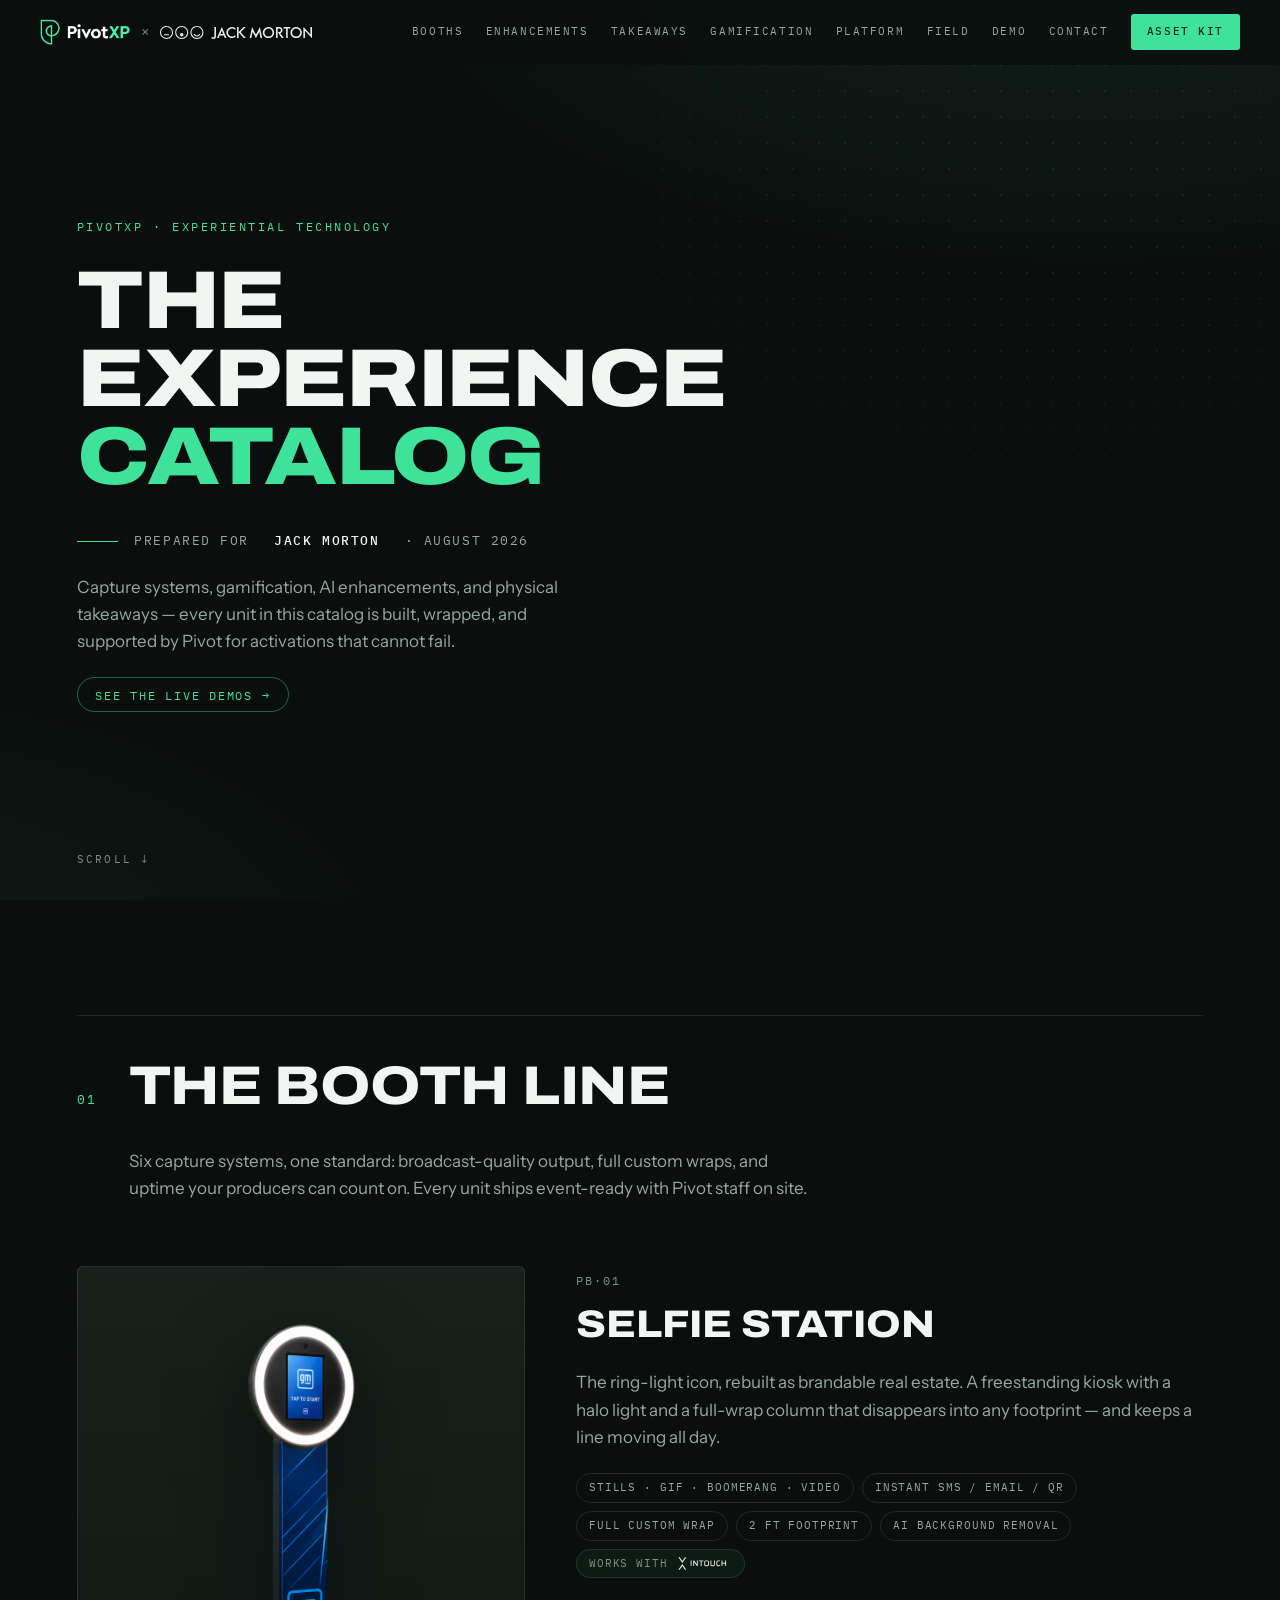
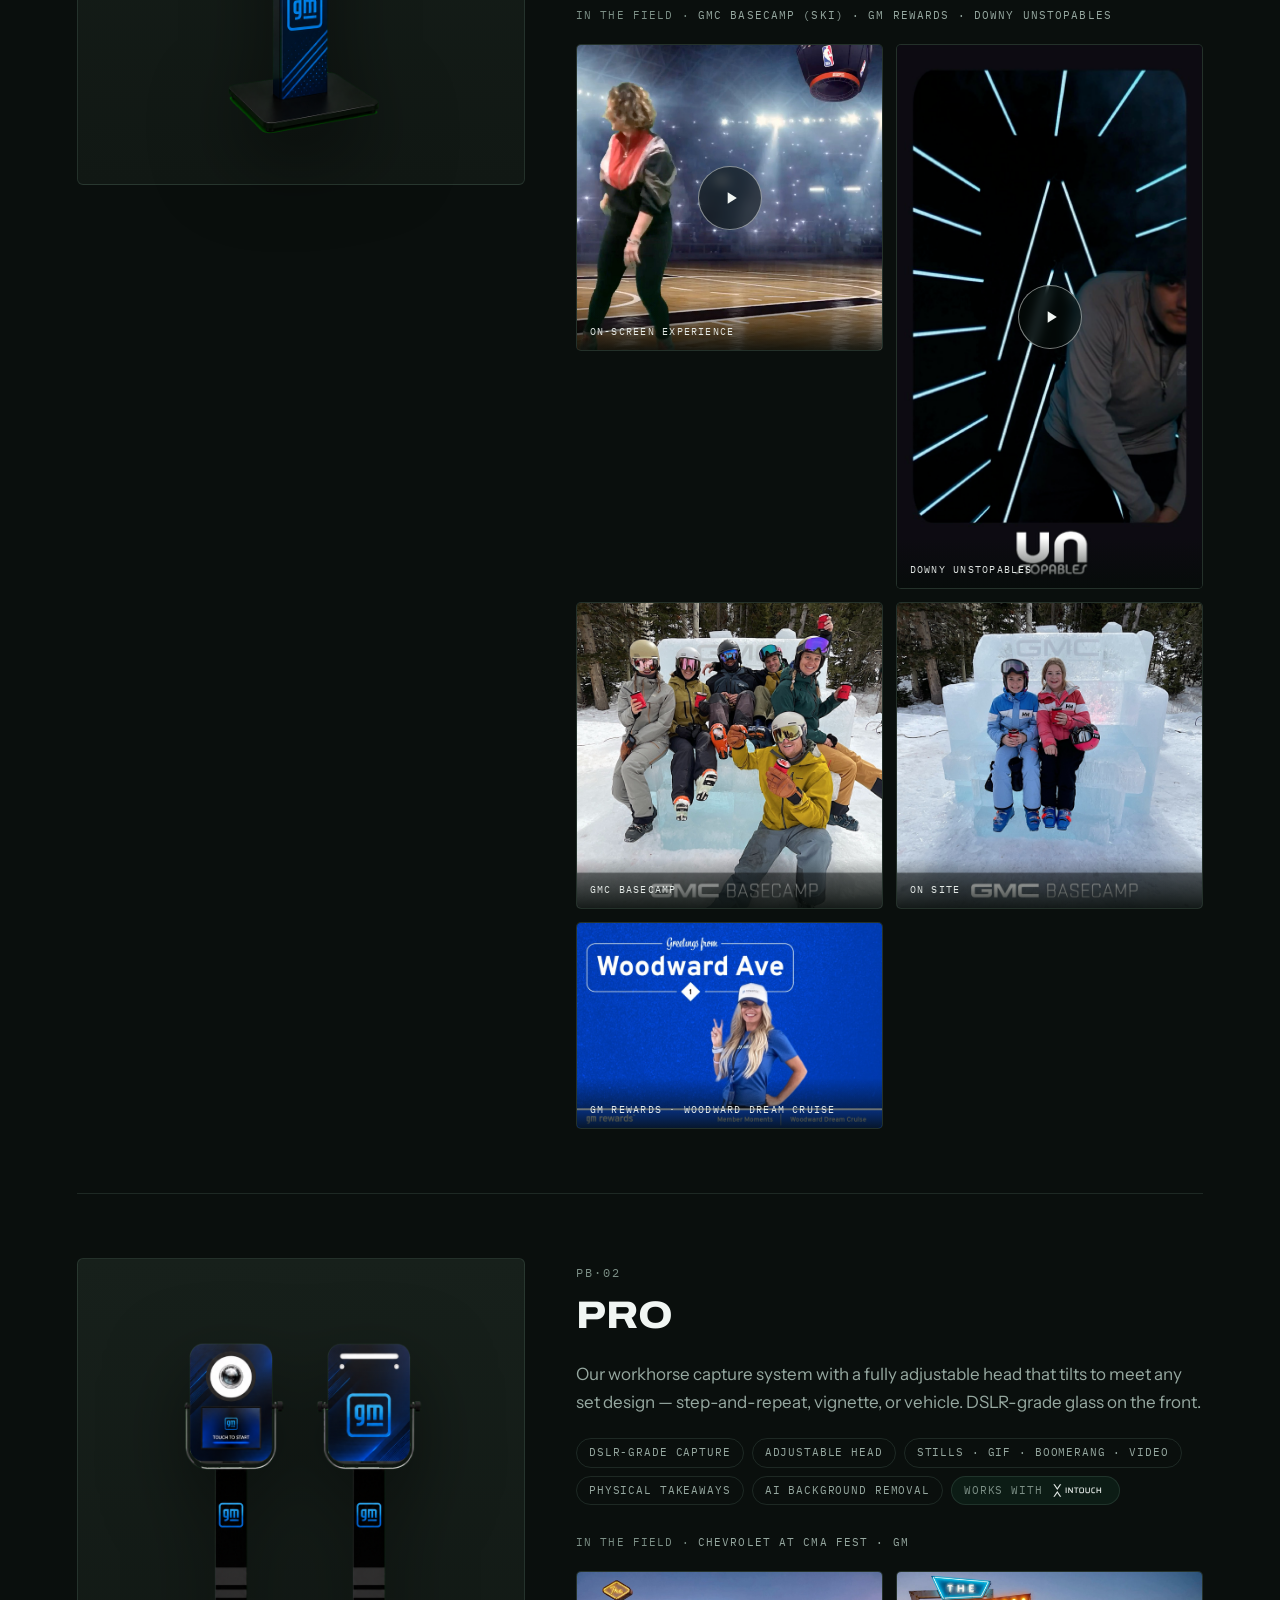
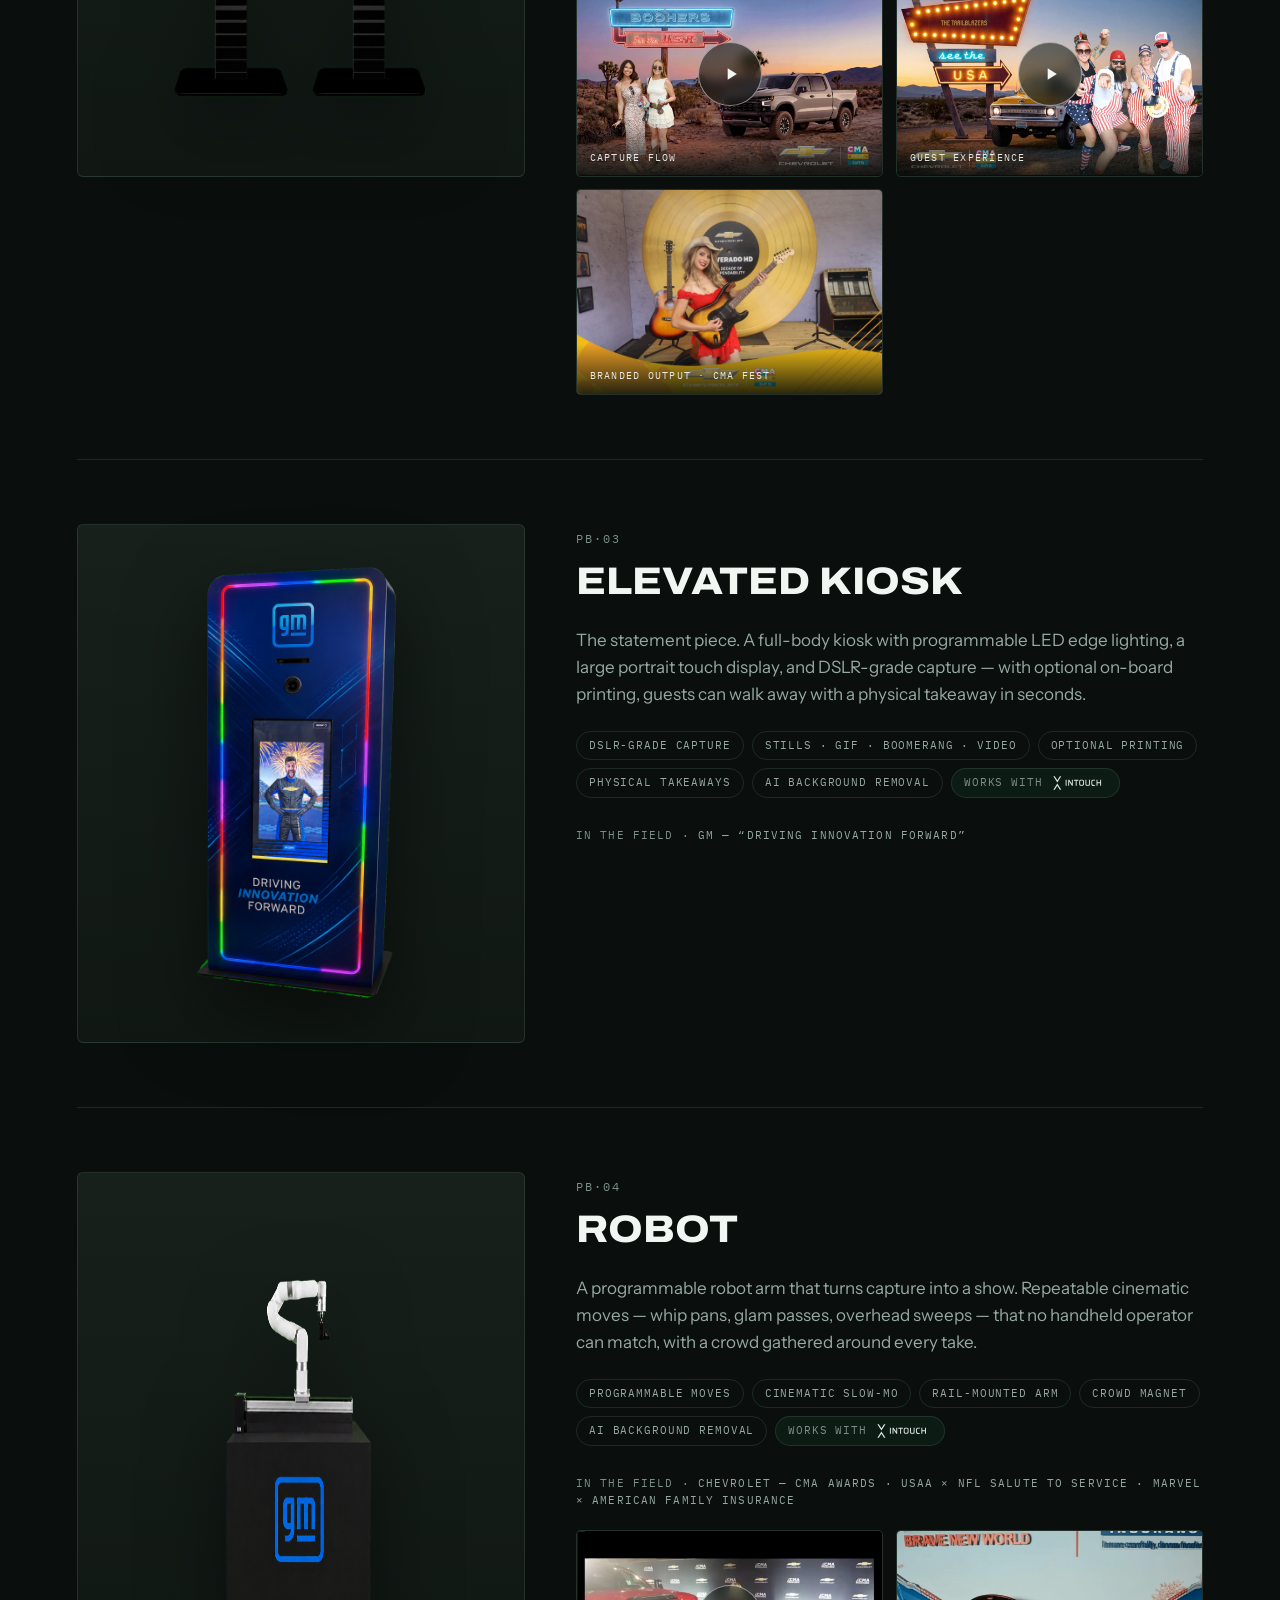
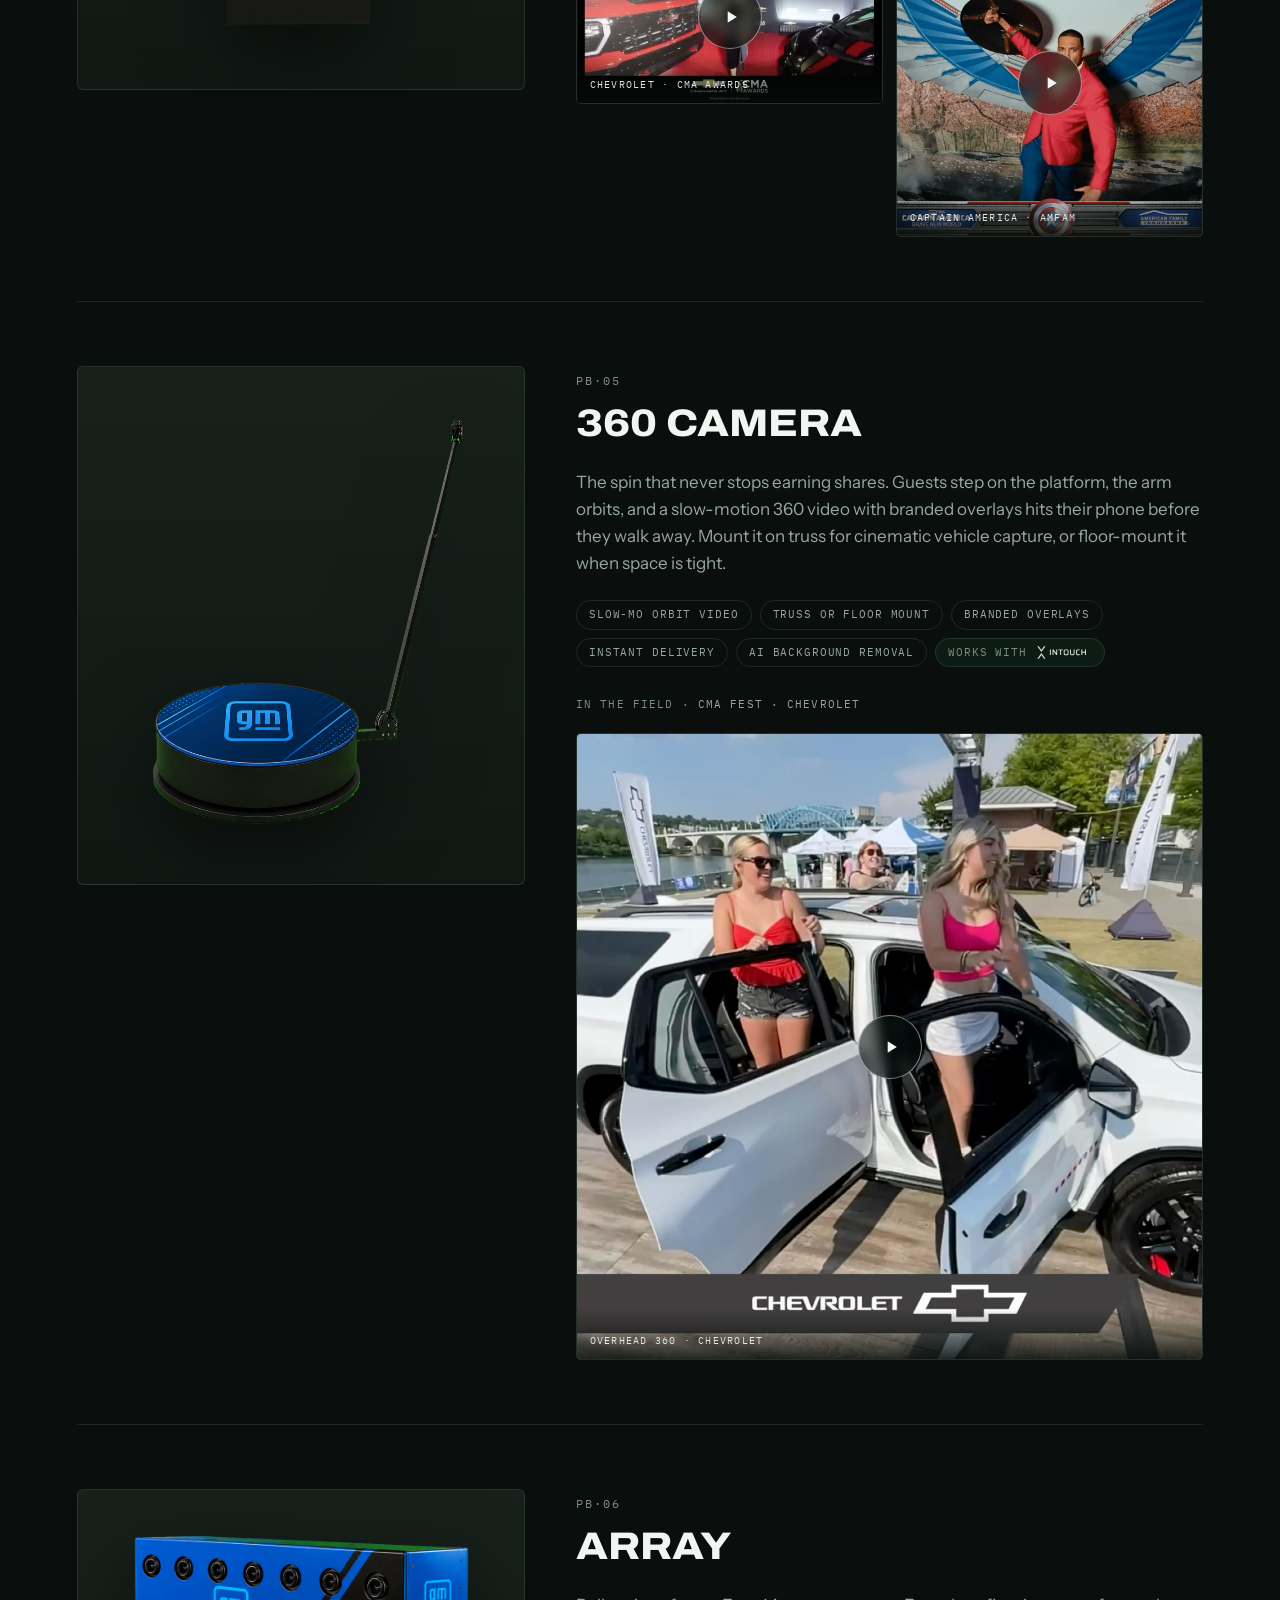
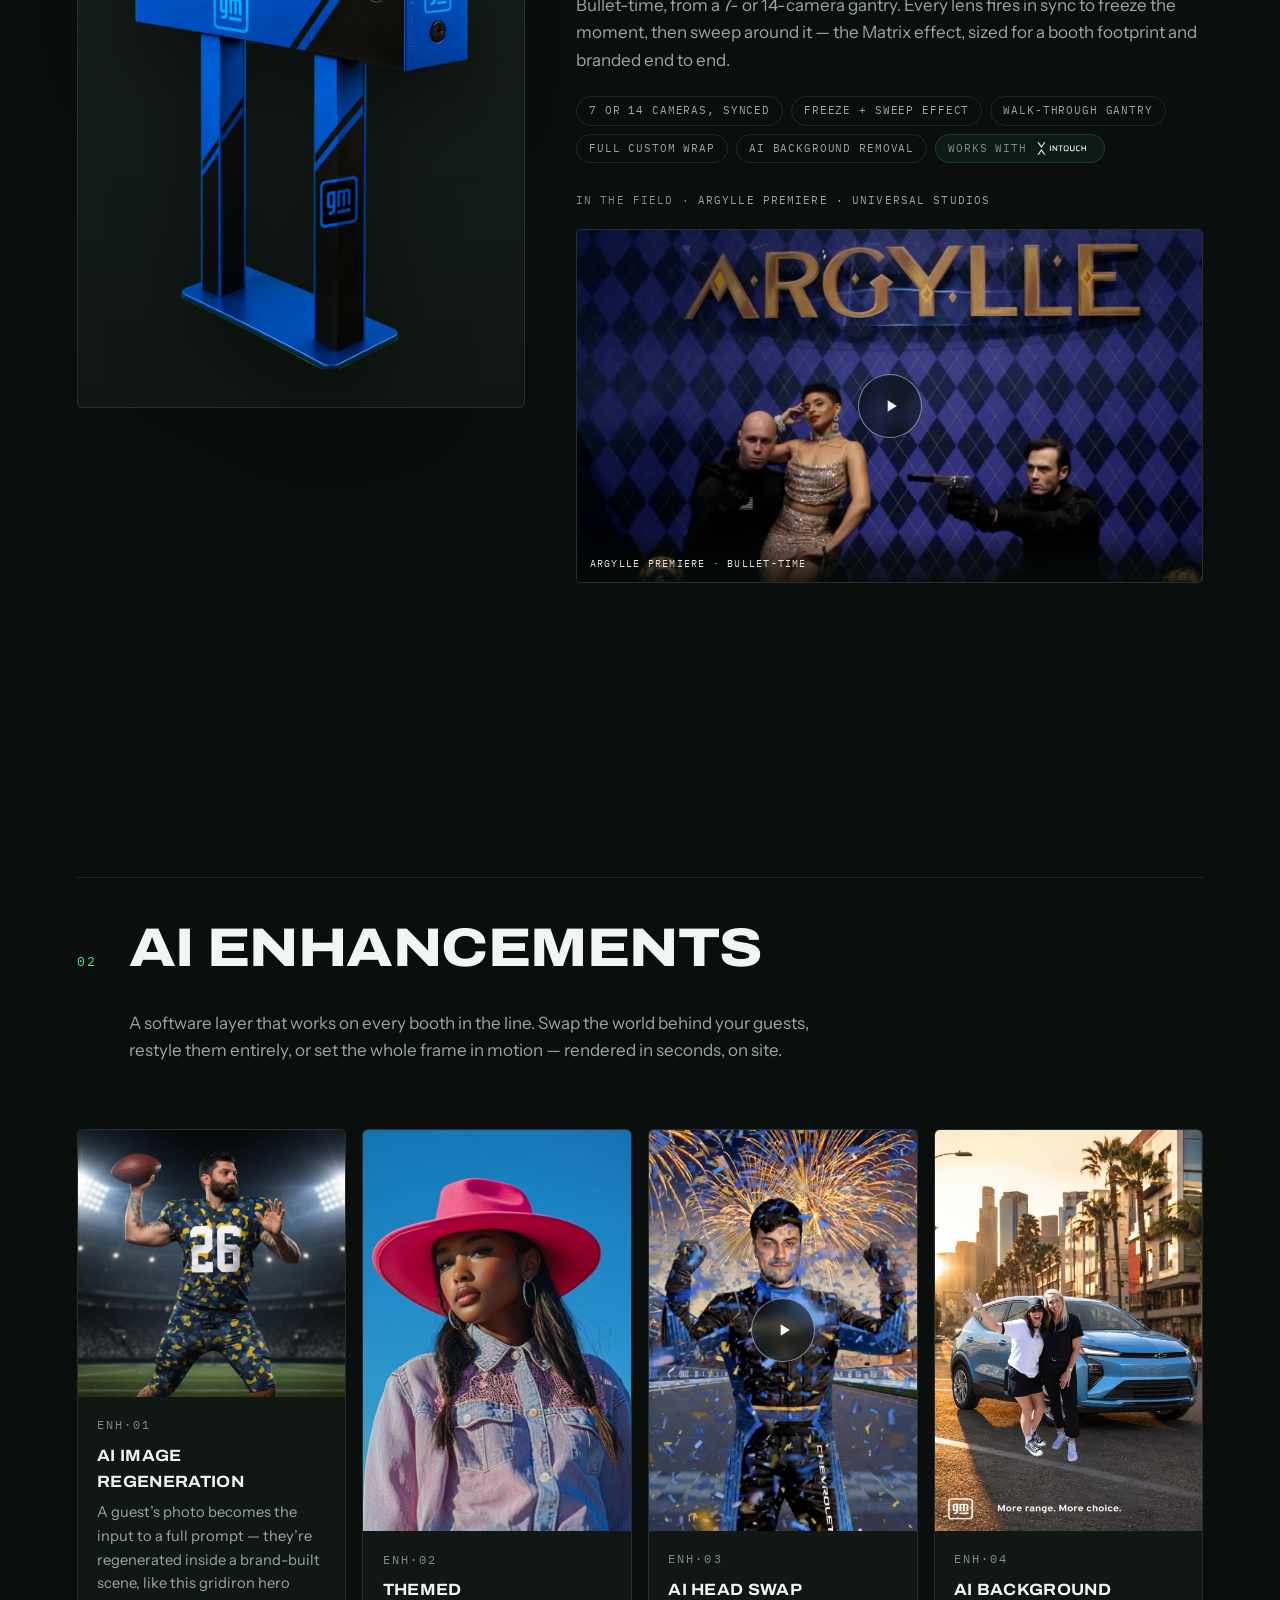
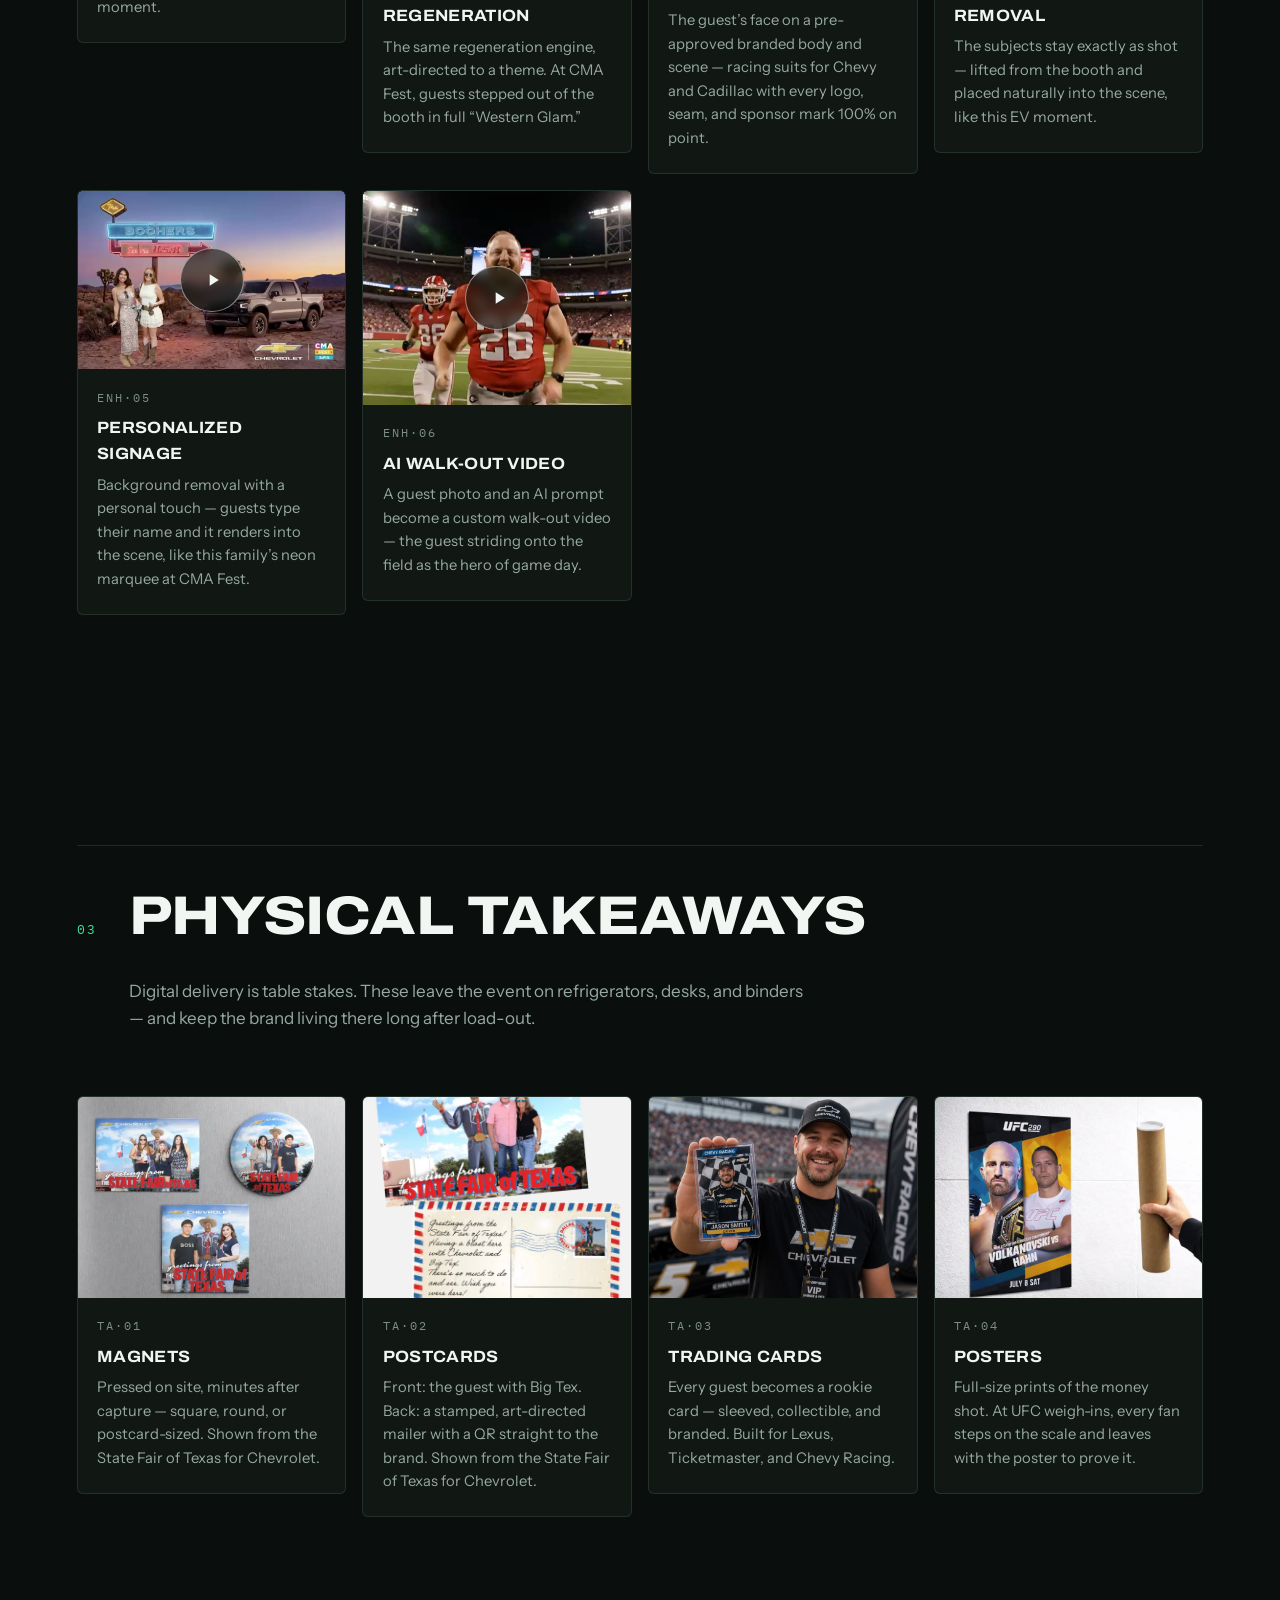
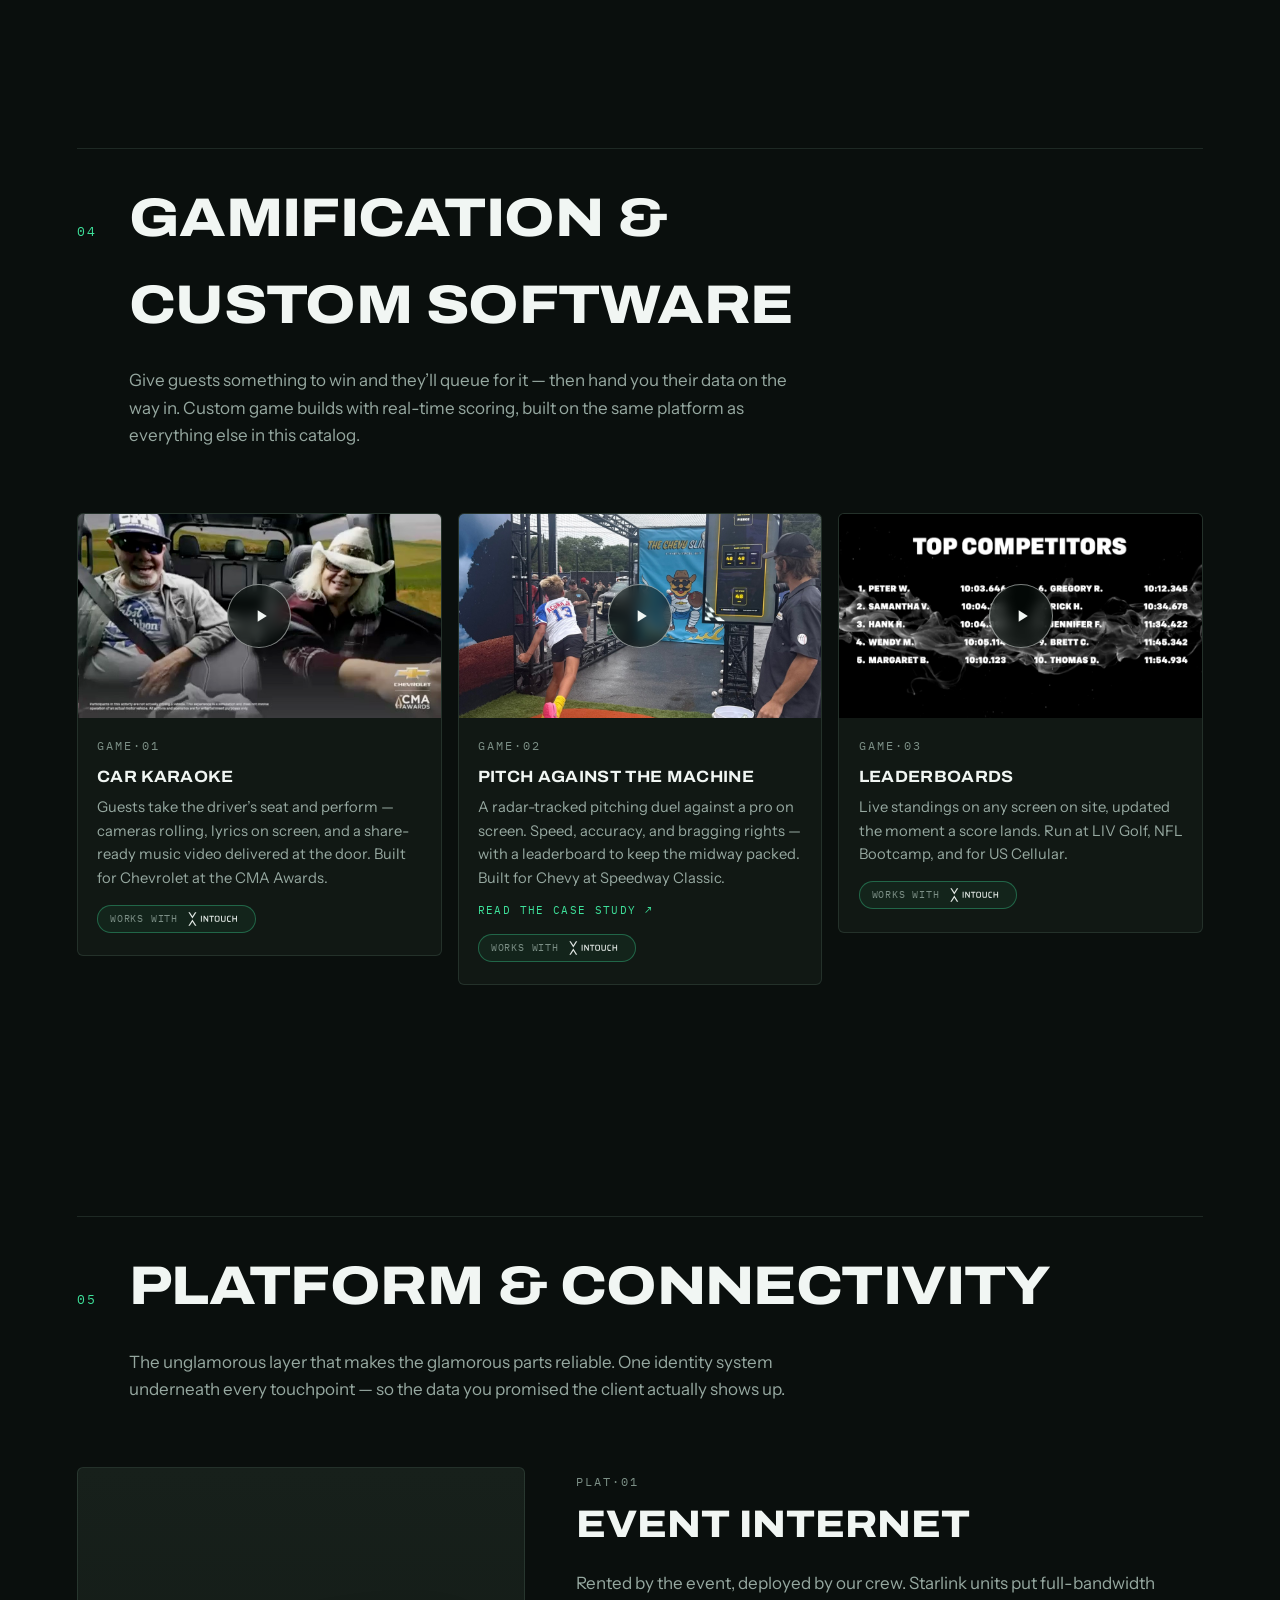
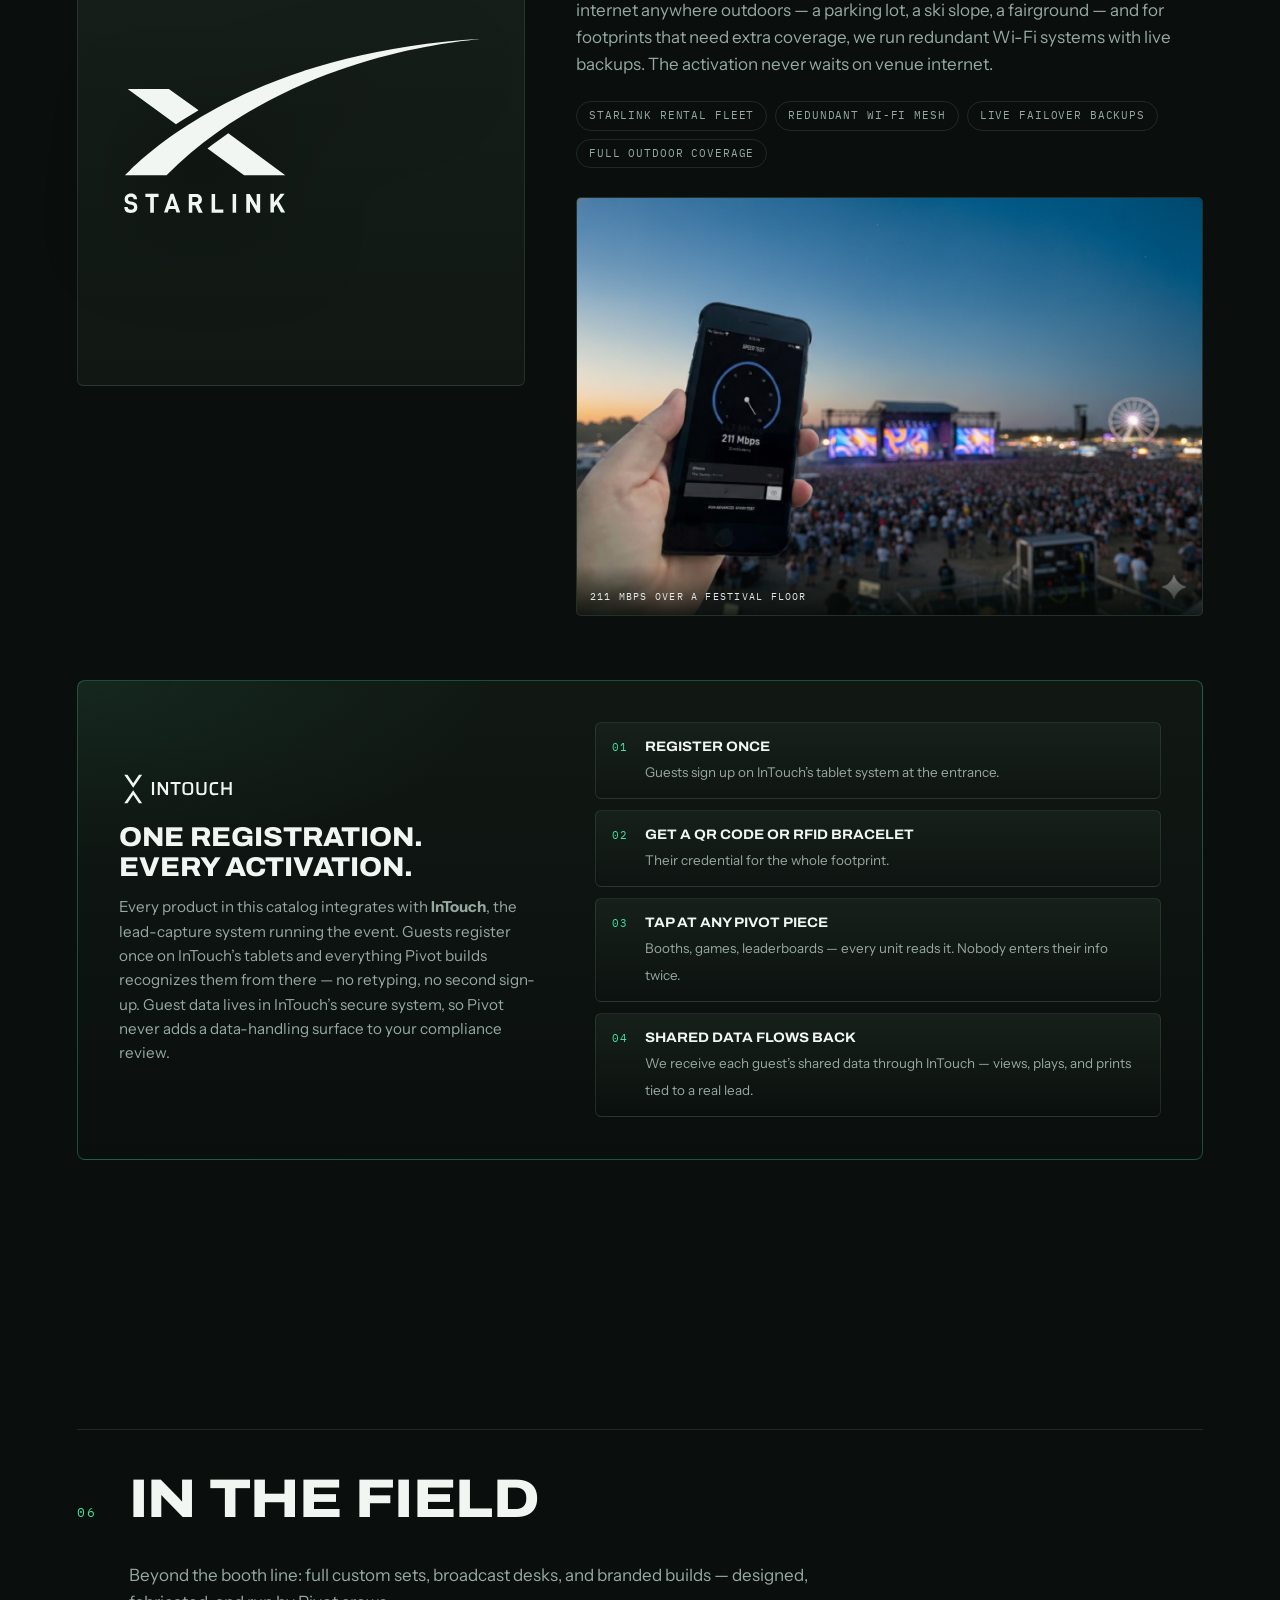
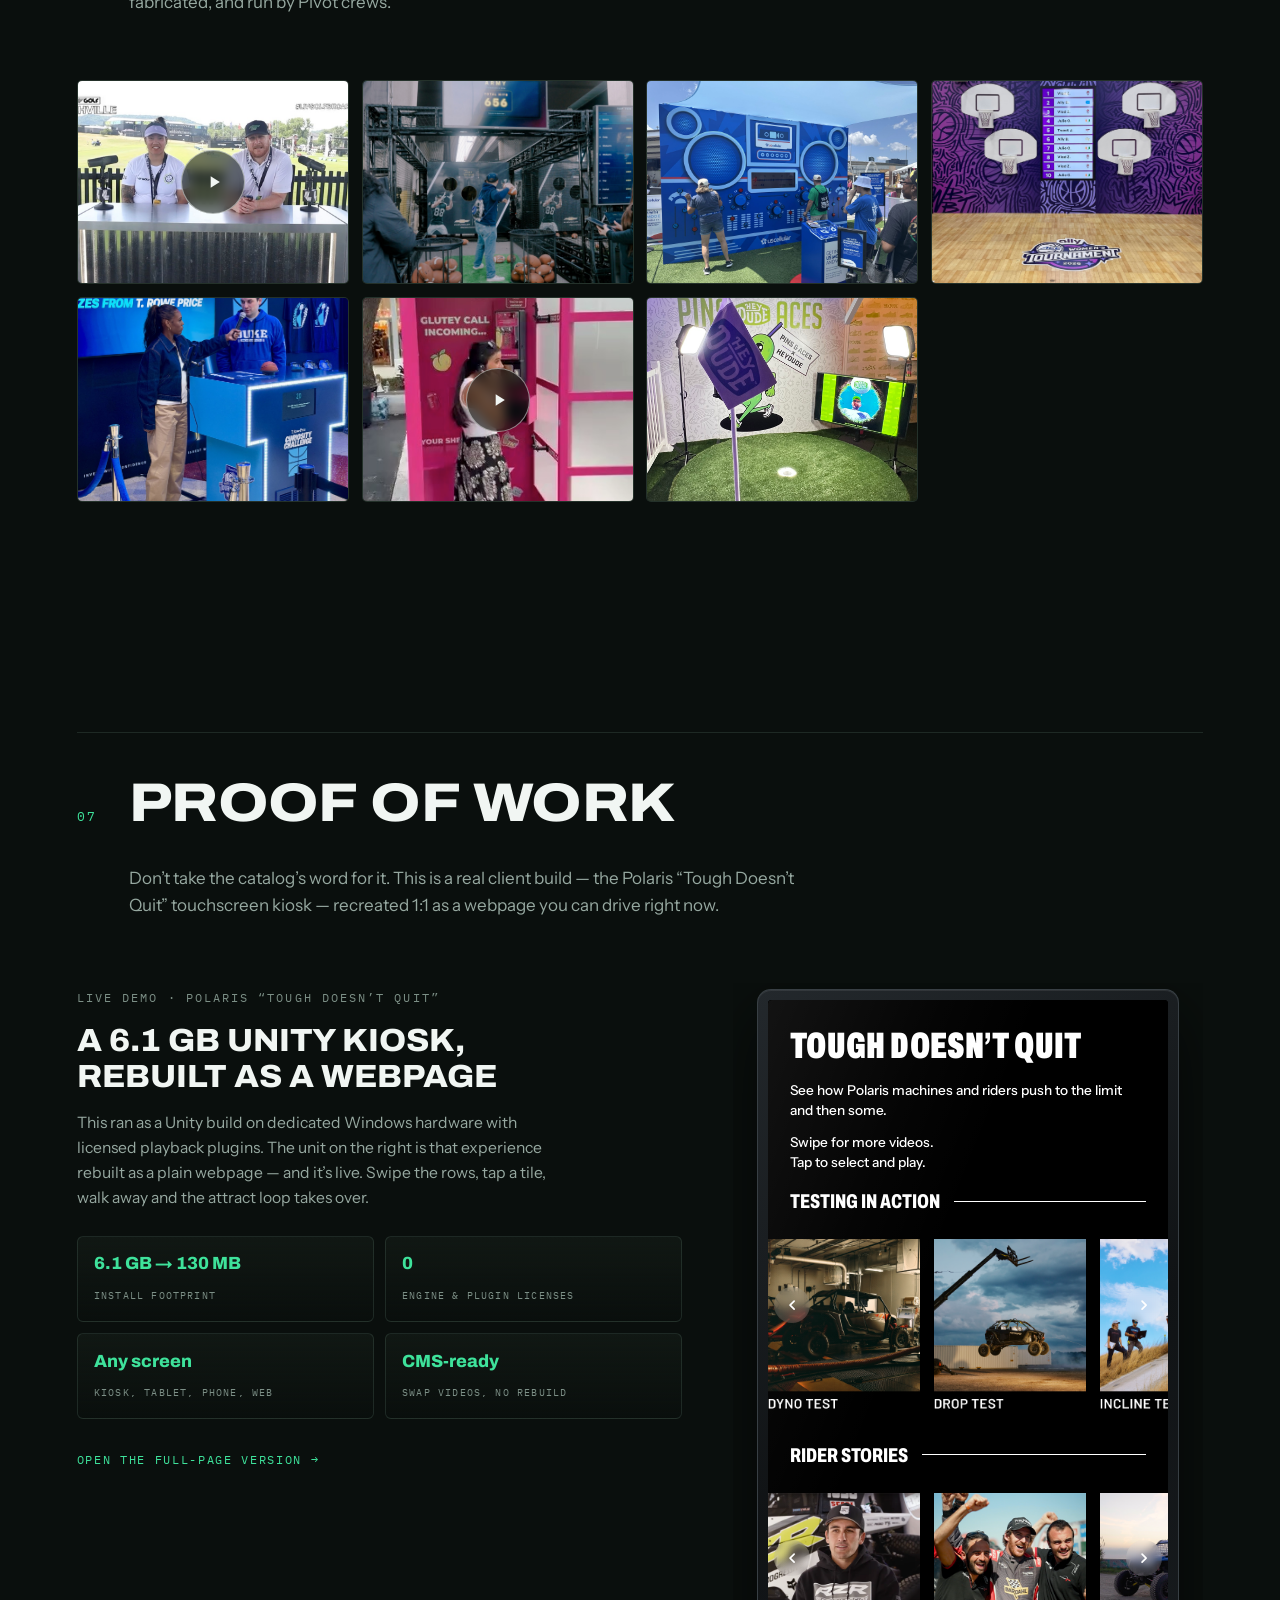
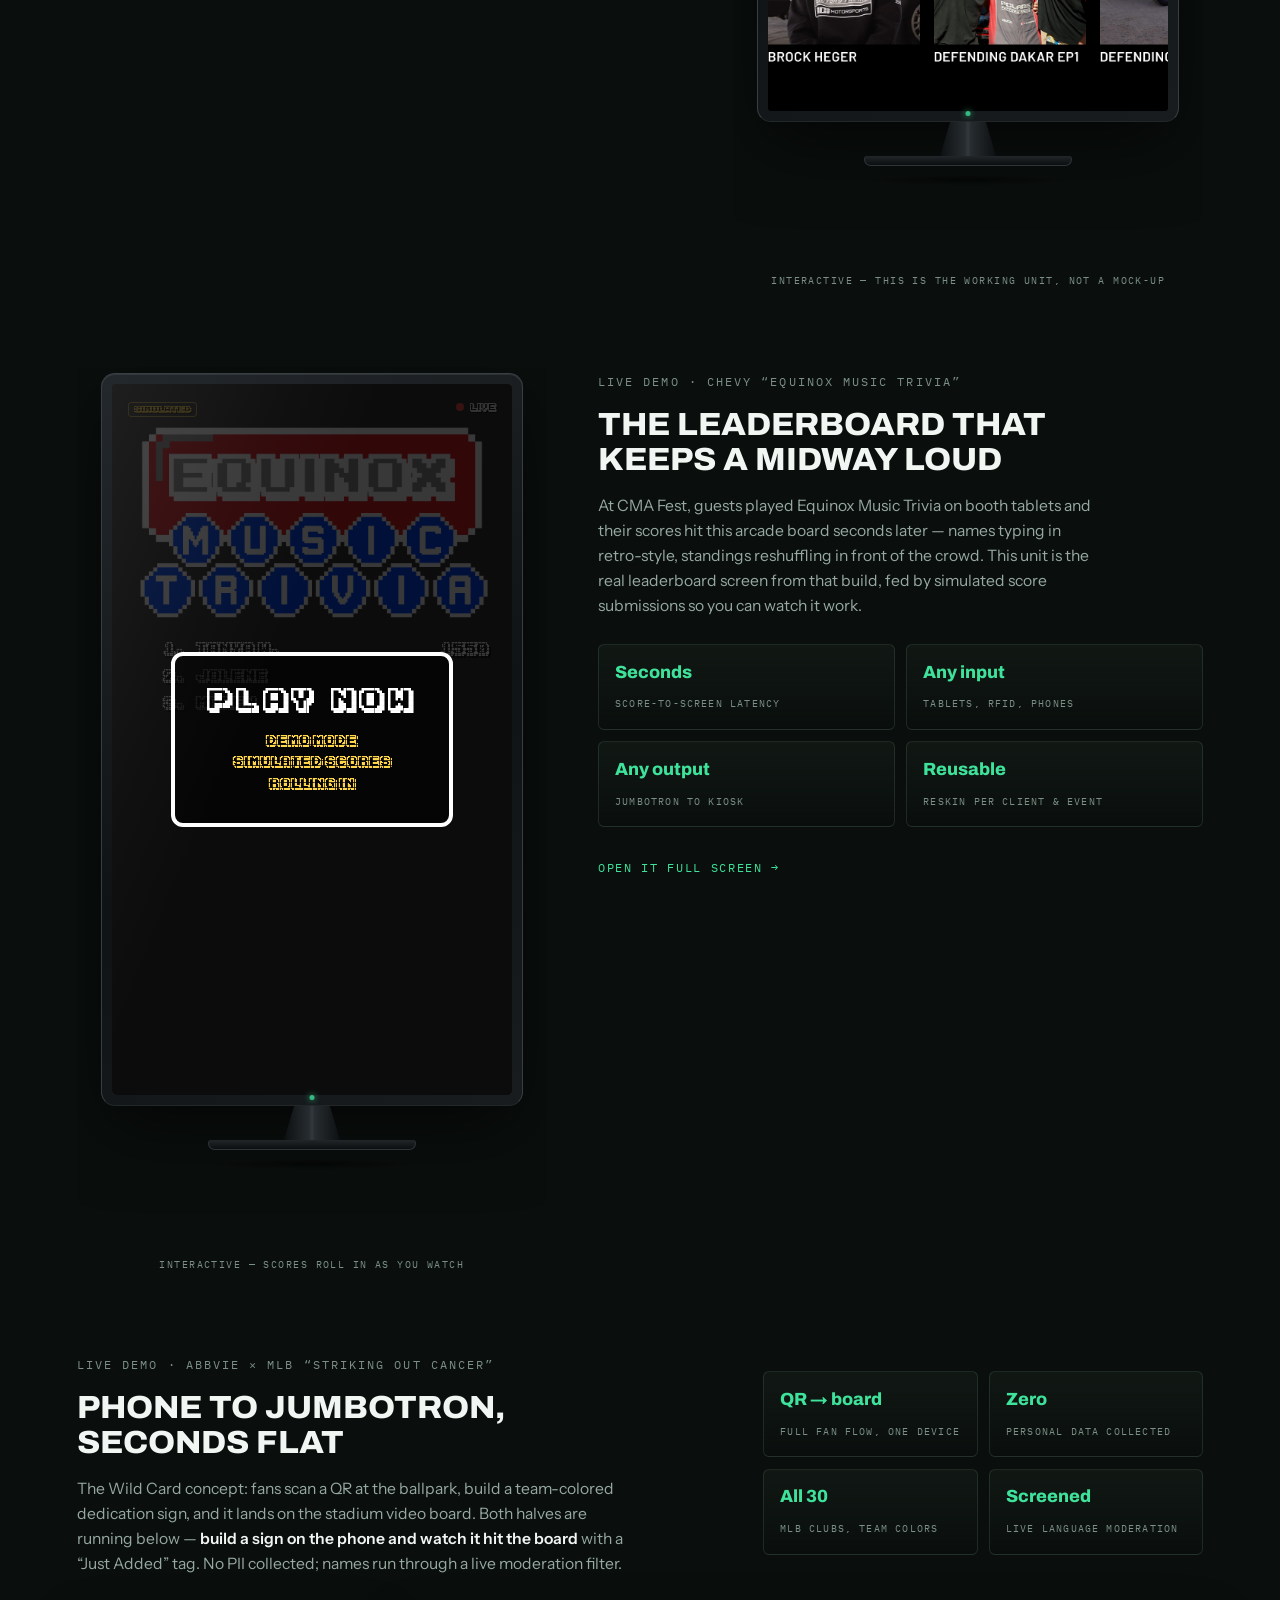
==== commit 35c49c07: "Section 08 Get a Quote: contact form via Supabase edge function + SendGrid Name/email/phone/comments" ====
--- a/index.html
+++ b/index.html
@@ -222,6 +222,23 @@
   background:rgba(17,24,20,.8);color:var(--ink);font-size:1.15rem;line-height:1;cursor:pointer;display:flex;align-items:center;justify-content:center;transition:border-color .2s}
 #lightbox .lb-close:hover{border-color:var(--mint)}
 
+/* ---------- contact form ---------- */
+.contact-form{max-width:760px;display:grid;gap:1rem}
+.contact-form label{display:grid;gap:.35rem;font-family:var(--mono);font-size:.68rem;letter-spacing:.14em;text-transform:uppercase;color:var(--muted)}
+.contact-form input,.contact-form textarea{font-family:var(--body);font-size:1rem;color:var(--ink);background:var(--surface);
+  border:1px solid var(--line);border-radius:5px;padding:.7rem .85rem;transition:border-color .2s}
+.contact-form input:focus,.contact-form textarea:focus{outline:none;border-color:var(--mint)}
+.contact-form textarea{resize:vertical;min-height:7rem}
+.cf-row{display:grid;gap:1rem;grid-template-columns:repeat(auto-fit,minmax(200px,1fr))}
+.cf-actions{display:flex;align-items:center;gap:1.2rem;flex-wrap:wrap}
+.cf-submit{font-family:var(--mono);font-size:.78rem;letter-spacing:.14em;text-transform:uppercase;color:var(--mint-ink);
+  background:var(--mint);border:none;border-radius:4px;padding:.85rem 1.4rem;cursor:pointer;transition:background .2s}
+.cf-submit:hover{background:#5BEFAF}
+.cf-submit[disabled]{opacity:.55;cursor:default}
+.cf-status{font-family:var(--mono);font-size:.72rem;letter-spacing:.1em;text-transform:uppercase;color:var(--muted)}
+.cf-status.ok{color:var(--mint)}
+.cf-status.err{color:#FF7A7A}
+
 /* ---------- footer ---------- */
 footer{padding:4rem clamp(1.2rem,6vw,5rem) 3rem;display:flex;flex-wrap:wrap;gap:2rem;align-items:center;justify-content:space-between;border-top:1px solid var(--line);margin-top:clamp(4rem,8vw,6rem)}
 footer img{height:24px;width:auto}
@@ -245,6 +262,7 @@
     <a href="#platform">Platform</a>
     <a href="#installs">Field</a>
     <a href="#proof">Demo</a>
+    <a href="#contact">Contact</a>
     <a class="btn-kit" href="kit.html">Asset Kit</a>
   </div>
 </nav>
@@ -571,6 +589,28 @@
   </div>
 </section>
 
+<!-- ==================== 08 CONTACT ==================== -->
+<section id="contact">
+  <div class="sec-head reveal">
+    <span class="num">08</span>
+    <h2>Get a Quote</h2>
+    <p>Custom wrap, client-branded comp, or a full activation plan — tell us what you’re pitching and we’ll come back with numbers and lead times.</p>
+  </div>
+  <form class="contact-form reveal" id="quoteForm" novalidate>
+    <div class="cf-row">
+      <label>Name<input type="text" name="name" required autocomplete="name" maxlength="120"></label>
+      <label>Email<input type="email" name="email" required autocomplete="email" maxlength="200"></label>
+      <label>Phone<input type="tel" name="phone" autocomplete="tel" maxlength="40"></label>
+    </div>
+    <label>Comments<textarea name="comments" rows="5" maxlength="4000" placeholder="What are you pitching? Products, dates, footprint — anything helps."></textarea></label>
+    <input type="text" name="website" tabindex="-1" autocomplete="off" aria-hidden="true" style="position:absolute;left:-9999px">
+    <div class="cf-actions">
+      <button type="submit" class="cf-submit">Send it to the Pivot team</button>
+      <span class="cf-status" id="cfStatus" role="status"></span>
+    </div>
+  </form>
+</section>
+
 <!-- ==================== ASSET KIT ==================== -->
 <div class="kit reveal" id="assets">
   <div>
@@ -581,7 +621,7 @@
   <div class="actions">
     <a class="primary" href="kit.html">Open the Asset Kit</a>
     <a class="ghost" href="Pivot-x-Jack-Morton-Experience-Catalog.pdf?v=4" download>Download the PDF</a>
-    <a class="ghost" href="mailto:mikah@pivotxp.com?subject=Jack%20Morton%20%C3%97%20Pivot%20%E2%80%94%20Asset%20request">Request a custom comp</a>
+    <a class="ghost" href="#contact">Request a custom comp</a>
   </div>
 </div>
 
@@ -599,6 +639,25 @@
 // nav border on scroll
 const nav=document.getElementById('nav');
 addEventListener('scroll',()=>nav.classList.toggle('scrolled',scrollY>40),{passive:true});
+
+// contact form -> supabase edge function -> sendgrid
+const qf=document.getElementById('quoteForm');
+if(qf){
+  const st=document.getElementById('cfStatus'),btn=qf.querySelector('.cf-submit');
+  qf.addEventListener('submit',async e=>{
+    e.preventDefault();
+    const d=Object.fromEntries(new FormData(qf).entries());
+    if(!d.name.trim()||!/^[^@\s]+@[^@\s]+\.[^@\s]+$/.test(d.email)){st.textContent='Name and a valid email, please';st.className='cf-status err';return}
+    btn.disabled=true;st.textContent='Sending…';st.className='cf-status';
+    try{
+      const r=await fetch('https://jlgvaejxydcteciqzgub.supabase.co/functions/v1/jack-morton-contact',{
+        method:'POST',headers:{'Content-Type':'application/json'},body:JSON.stringify(d)});
+      if(!r.ok)throw new Error();
+      st.textContent='Sent — we’ll be in touch shortly';st.className='cf-status ok';qf.reset();
+    }catch(_){st.textContent='Something hiccuped — email mikah@pivotxp.com instead';st.className='cf-status err'}
+    btn.disabled=false;
+  });
+}
 
 // pause live demo iframes while off-screen
 const frameIO=new IntersectionObserver(es=>es.forEach(e=>{
